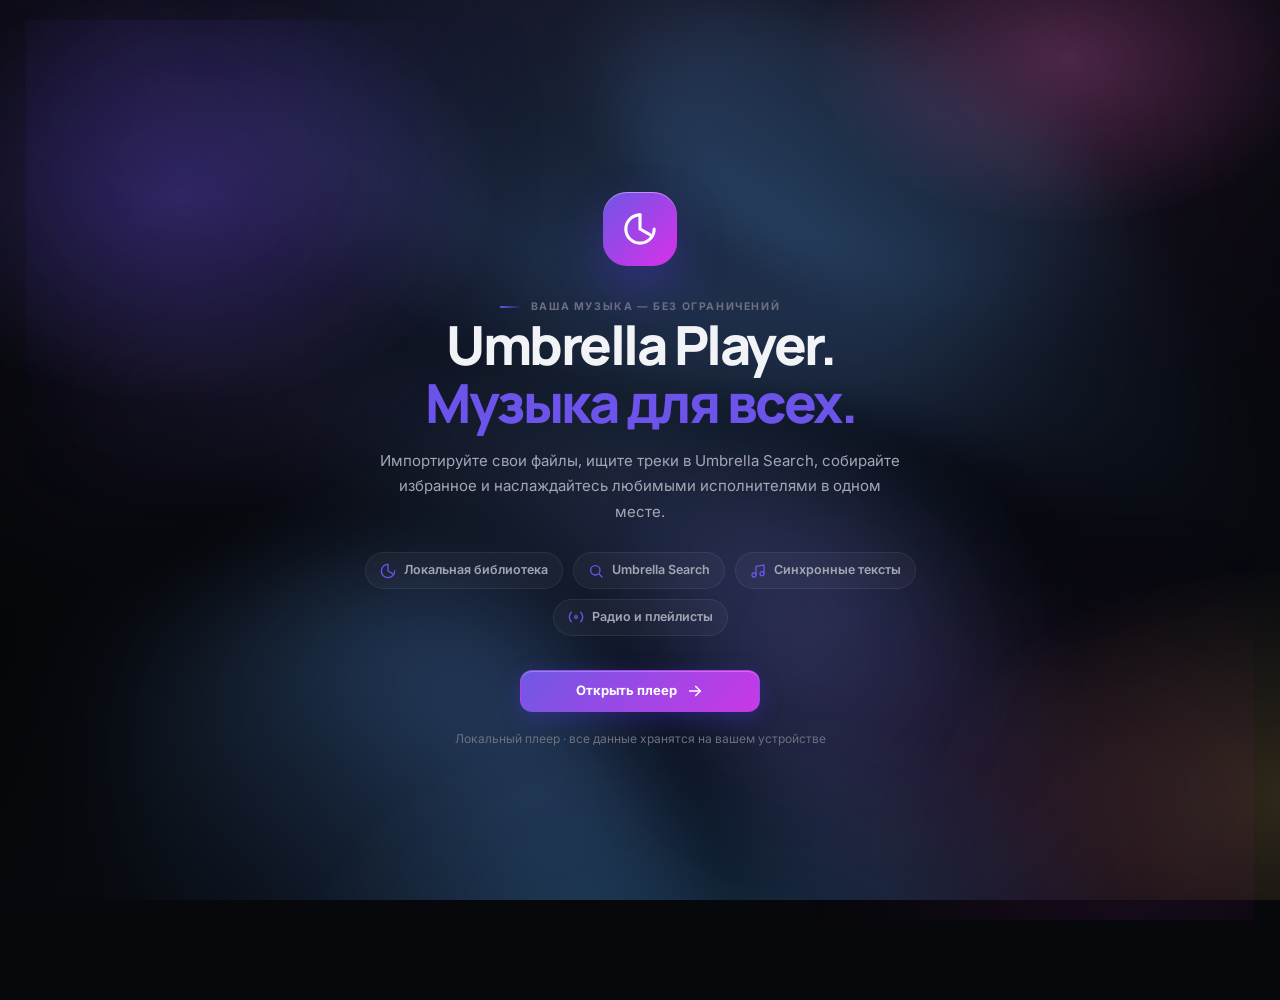
==== SOVAKOD/index.html @ 48bbb306 "fix: mobile logo fully visible, theme toggles row, guest auto-close, no bounce, jukebox text, cache " ====
﻿<!doctype html>
<html lang="ru">
<head>
  <meta charset="UTF-8" />
  <meta name="viewport" content="width=device-width, initial-scale=1.0, maximum-scale=1.0, user-scalable=no, viewport-fit=cover" />
  <meta name="theme-color" content="#08080c" />
  <title>Umbrella Player</title>
  <link rel="preconnect" href="https://fonts.googleapis.com" />
  <link rel="preconnect" href="https://fonts.gstatic.com" crossorigin />
  <link href="https://fonts.googleapis.com/css2?family=Inter:wght@400;500;600;700&family=Manrope:wght@500;600;700;800&display=swap" rel="stylesheet" />
  <link rel="stylesheet" href="styles.css?v=5" />
</head>
<body>

  <div class="ambient" id="ambient"></div>
  <div class="mobile-topbar">
    <button id="mobileMenu" aria-label="Меню"><svg viewBox="0 0 24 24" width="18" height="18" fill="none" stroke="currentColor" stroke-width="2"><path d="M4 7h16M4 12h16M4 17h16"/></svg></button>
    <b style="font:800 14px var(--font-display)">Umbrella</b>
    <button id="mobileMenuClose" aria-label="Закрыть" style="opacity:0;pointer-events:none;width:36px"></button>
  </div>

  <div class="app" id="app">
    <div class="update-banner" id="updateBanner" hidden role="status">
      <div><b id="updateTitle">Доступно обновление</b><small id="updateNotes"></small></div>
      <div class="update-actions"><button class="btn btn-primary btn-sm" id="updateApply">Обновить</button><button class="btn btn-ghost btn-sm" id="updateLater">Позже</button></div>
    </div>

    <!-- ===================== SIDEBAR ===================== -->
    <aside class="sidebar" id="sidebar">
      <div class="brand" role="button" tabindex="0" aria-label="Umbrella Player — на главную">
        <span class="brand-mark">
          <svg viewBox="0 0 24 24" width="19" height="19" fill="none" stroke="currentColor" stroke-width="2" stroke-linecap="round" stroke-linejoin="round">
            <path d="M20.4 14.2A8.5 8.5 0 0 1 9.8 3.6a8.5 8.5 0 1 0 10.6 10.6z" />
          </svg>
        </span>
        <span class="brand-text"><b>Umbrella</b><small>Player</small></span>
      </div>

      <nav class="nav" aria-label="Основная навигация">
        <button class="nav-link active" data-view="library">
          <svg viewBox="0 0 24 24" width="17" height="17" fill="none" stroke="currentColor" stroke-width="2" stroke-linecap="round" stroke-linejoin="round"><rect x="3" y="3" width="7" height="7" rx="1.5"/><rect x="14" y="3" width="7" height="7" rx="1.5"/><rect x="3" y="14" width="7" height="7" rx="1.5"/><rect x="14" y="14" width="7" height="7" rx="1.5"/></svg>
          <span>Библиотека</span>
        </button>
        <button class="nav-link" data-view="search">
          <svg viewBox="0 0 24 24" width="17" height="17" fill="none" stroke="currentColor" stroke-width="2" stroke-linecap="round" stroke-linejoin="round"><circle cx="11" cy="11" r="7"/><path d="m21 21-4.3-4.3"/></svg>
          <span>Поиск</span>
        </button>
        <button class="nav-link" data-view="favorites">
          <svg viewBox="0 0 24 24" width="17" height="17" fill="none" stroke="currentColor" stroke-width="2" stroke-linecap="round" stroke-linejoin="round"><path d="M12 20.5s-7.5-4.7-9.4-9.3C1.2 8 2.9 4.7 6 4.2c1.9-.3 3.7.6 4.6 2.1L12 8.3l1.4-2c.9-1.5 2.7-2.4 4.6-2.1 3.1.5 4.8 3.8 3.4 7-1.9 4.6-9.4 9.3-9.4 9.3z"/></svg>
          <span>Избранное</span>
        </button>
        <button class="nav-link" data-view="playlists">
          <svg viewBox="0 0 24 24" width="17" height="17" fill="none" stroke="currentColor" stroke-width="2" stroke-linecap="round" stroke-linejoin="round"><path d="M4 6h11"/><path d="M4 12h11"/><path d="M4 18h7"/><path d="M17 17.5V9l4 1.6"/><circle cx="15.6" cy="18" r="1.9"/></svg>
          <span>Плейлисты</span>
        </button>
        <button class="nav-link" data-view="radio">
          <svg viewBox="0 0 24 24" width="17" height="17" fill="none" stroke="currentColor" stroke-width="2" stroke-linecap="round" stroke-linejoin="round"><path d="M4.9 19.1C1 15.2 1 8.8 4.9 4.9"/><path d="M7.8 16.2c-2.3-2.3-2.3-6.1 0-8.5"/><path d="M16.2 7.8c2.3 2.3 2.3 6.1 0 8.5"/><path d="M19.1 4.9C23 8.8 23 15.1 19.1 19"/><circle cx="12" cy="12" r="2"/></svg>
          <span>Радио</span>
        </button>
        <button class="nav-link" data-view="settings">
          <svg viewBox="0 0 24 24" width="17" height="17" fill="none" stroke="currentColor" stroke-width="2" stroke-linecap="round" stroke-linejoin="round"><circle cx="12" cy="12" r="3"/><path d="M19.4 15a1.65 1.65 0 0 0 .33 1.82l.06.06a2 2 0 1 1-2.83 2.83l-.06-.06a1.65 1.65 0 0 0-1.82-.33 1.65 1.65 0 0 0-1 1.51V21a2 2 0 1 1-4 0v-.09A1.65 1.65 0 0 0 9 19.4a1.65 1.65 0 0 0-1.82.33l-.06.06a2 2 0 1 1-2.83-2.83l.06-.06a1.65 1.65 0 0 0 .33-1.82 1.65 1.65 0 0 0-1.51-1H3a2 2 0 1 1 0-4h.09A1.65 1.65 0 0 0 4.6 9a1.65 1.65 0 0 0-.33-1.82l-.06-.06a2 2 0 1 1 2.83-2.83l.06.06a1.65 1.65 0 0 0 1.82.33H9a1.65 1.65 0 0 0 1-1.51V3a2 2 0 1 1 4 0v.09a1.65 1.65 0 0 0 1 1.51 1.65 1.65 0 0 0 1.82-.33l.06-.06a2 2 0 1 1 2.83 2.83l-.06.06a1.65 1.65 0 0 0-.33 1.82V9a1.65 1.65 0 0 0 1.51 1H21a2 2 0 1 1 0 4h-.09a1.65 1.65 0 0 0-1.51 1z"/></svg>
          <span>Настройки</span>
        </button>

        <button class="nav-link" data-view="stats">
          <svg viewBox="0 0 24 24" width="17" height="17" fill="none" stroke="currentColor" stroke-width="2" stroke-linecap="round" stroke-linejoin="round"><path d="M3 3v18h18"/><path d="M7 15v4"/><path d="M12 9v10"/><path d="M17 5v14"/></svg>
          <span>Статистика</span>
        </button>
        <button class="nav-link" data-view="archaeo">
          <svg viewBox="0 0 24 24" width="17" height="17" fill="none" stroke="currentColor" stroke-width="2" stroke-linecap="round" stroke-linejoin="round"><path d="m12 2-2.5 2.5L12 7l2.5-2.5z"/><path d="m5 9 3 3-3 3"/><path d="m19 9-3 3 3 3"/><path d="m8 5 8 16-4.5 1.5z"/></svg>
          <span>Археология</span>
        </button>
      </nav>

      <div class="sidebar-foot">
        <button class="profile-pill" id="profileButton" hidden>
          <img id="miniAvatar" alt="" />
          <span id="miniName"></span>
          <svg class="pill-caret" viewBox="0 0 24 24" width="14" height="14" fill="none" stroke="currentColor" stroke-width="2.2" stroke-linecap="round" stroke-linejoin="round"><polyline points="6 9 12 15 18 9"/></svg>
        </button>
        <div class="sidebar-utils">
          <button class="util-btn" id="utilLight" type="button" aria-label="Светлее" title="Ярче интерфейс">
            <svg viewBox="0 0 24 24" width="14" height="14" fill="none" stroke="currentColor" stroke-width="2" stroke-linecap="round" stroke-linejoin="round"><circle cx="12" cy="12" r="4"/><path d="M12 2v2"/><path d="M12 20v2"/><path d="m4.9 4.9 1.4 1.4"/><path d="m17.7 17.7 1.4 1.4"/><path d="M2 12h2"/><path d="M20 12h2"/><path d="m4.9 19.1 1.4-1.4"/><path d="m17.7 6.3 1.4-1.4"/></svg>
          </button>
          <button class="util-btn active" id="utilDark" type="button" aria-label="Темнее" title="Тише интерфейс">
            <svg viewBox="0 0 24 24" width="14" height="14" fill="none" stroke="currentColor" stroke-width="2" stroke-linecap="round" stroke-linejoin="round"><path d="M20.4 14.2A8.5 8.5 0 0 1 9.8 3.6a8.5 8.5 0 1 0 10.6 10.6z"/></svg>
          </button>
          <button class="util-btn" id="utilExit" type="button" aria-label="Остановить сервер" title="Остановить сервер">
            <svg viewBox="0 0 24 24" width="14" height="14" fill="none" stroke="currentColor" stroke-width="2" stroke-linecap="round" stroke-linejoin="round"><path d="M9 21H5a2 2 0 0 1-2-2V5a2 2 0 0 1 2-2h4"/><polyline points="16 17 21 12 16 7"/><line x1="21" y1="12" x2="9" y2="12"/></svg>
          </button>
        </div>
        <div class="version-chip">v<span id="appVersion">1.0.5</span></div>
      </div>
    </aside>

    <!-- ===================== CONTENT ===================== -->
    <main class="content" id="content">

      <!-- ── Launch / splash ── -->
      <section class="launch-view" id="loginView">
        <div class="launch-orbs" aria-hidden="true">
          <span></span><span></span><span></span>
        </div>
        <div class="launch-inner">
          <div class="launch-logo">
            <svg viewBox="0 0 24 24" width="34" height="34" fill="none" stroke="currentColor" stroke-width="2.2" stroke-linecap="round" stroke-linejoin="round">
              <path d="M12 2a10 10 0 1 0 10 10" />
              <path d="M12 2v10l7 4" />
            </svg>
          </div>
          <div class="eyebrow"><span></span> Ваша музыка — без ограничений</div>
          <h1>Umbrella Player.<br /><em>Музыка для всех.</em></h1>
          <p class="lead">Импортируйте свои файлы, ищите треки в Umbrella Search, собирайте избранное и наслаждайтесь любимыми исполнителями в одном месте.</p>
          <div class="launch-features">
            <span><svg viewBox="0 0 24 24" width="16" height="16" fill="none" stroke="currentColor" stroke-width="2" stroke-linecap="round" stroke-linejoin="round"><path d="M12 2v10l7 4"/><path d="M12 2a10 10 0 1 0 10 10"/></svg>Локальная библиотека</span>
            <span><svg viewBox="0 0 24 24" width="16" height="16" fill="none" stroke="currentColor" stroke-width="2" stroke-linecap="round" stroke-linejoin="round"><circle cx="11" cy="11" r="7"/><path d="m21 21-4.3-4.3"/></svg>Umbrella Search</span>
            <span><svg viewBox="0 0 24 24" width="16" height="16" fill="none" stroke="currentColor" stroke-width="2" stroke-linecap="round" stroke-linejoin="round"><path d="M9 18V5l12-2v13"/><circle cx="6" cy="18" r="3"/><circle cx="18" cy="16" r="3"/></svg>Синхронные тексты</span>
            <span><svg viewBox="0 0 24 24" width="16" height="16" fill="none" stroke="currentColor" stroke-width="2" stroke-linecap="round" stroke-linejoin="round"><path d="M4.9 19.1C1 15.2 1 8.8 4.9 4.9"/><path d="M19.1 4.9C23 8.8 23 15.1 19.1 19"/><circle cx="12" cy="12" r="2"/></svg>Радио и плейлисты</span>
          </div>
          <button class="btn btn-primary launch-btn" type="button" id="launchLocal">
            <span>Открыть плеер</span>
            <svg viewBox="0 0 24 24" width="18" height="18" fill="none" stroke="currentColor" stroke-width="2.2" stroke-linecap="round" stroke-linejoin="round"><path d="M5 12h14"/><path d="m13 6 6 6-6 6"/></svg>
          </button>
          <div class="launch-hint">Локальный плеер · все данные хранятся на вашем устройстве</div>
        </div>
      </section>

      <!-- ── Dashboard ── -->
      <div class="dashboard" id="dashboard" hidden>
        <header class="dash-header">
          <div class="dash-heading">
            <h1 id="viewTitle">Библиотека</h1>
            <p id="viewSubtitle">Ваша музыка. Ваше пространство.</p>
          </div>
          <div class="dash-actions">
            <button class="btn btn-primary" id="dashAddTrack">
              <svg viewBox="0 0 24 24" width="16" height="16" fill="none" stroke="currentColor" stroke-width="2.4" stroke-linecap="round" stroke-linejoin="round"><path d="M12 5v14"/><path d="M5 12h14"/></svg>
              <span>Добавить трек</span>
            </button>
            <input id="trackFileInput" type="file" accept="audio/*" tabindex="-1" hidden />
            <button class="icon-btn" id="viewToggle" type="button" aria-label="Сменить вид" title="Компактный / широкий вид">
              <svg viewBox="0 0 24 24" width="17" height="17" fill="none" stroke="currentColor" stroke-width="2" stroke-linecap="round" stroke-linejoin="round"><rect x="3" y="3" width="7" height="7" rx="1.6"/><rect x="14" y="3" width="7" height="7" rx="1.6"/><rect x="3" y="14" width="7" height="7" rx="1.6"/><rect x="14" y="14" width="7" height="7" rx="1.6"/></svg>
            </button>
          </div>
        </header>

        <section class="stats" id="stats">
          <article>
            <span class="stat-ico"><svg viewBox="0 0 24 24" width="18" height="18" fill="none" stroke="currentColor" stroke-width="2" stroke-linecap="round" stroke-linejoin="round"><path d="M9 18V5l12-2v13"/><circle cx="6" cy="18" r="3"/><circle cx="18" cy="16" r="3"/></svg></span>
            <span class="stat-body"><strong id="statTracks">0</strong><label id="statTracksLabel">Треков в коллекции</label></span>
          </article>
          <article>
            <span class="stat-ico"><svg viewBox="0 0 24 24" width="18" height="18" fill="none" stroke="currentColor" stroke-width="2" stroke-linecap="round" stroke-linejoin="round"><circle cx="12" cy="12" r="9"/><path d="M12 8.5a3.5 3.5 0 1 0 0 7 3.5 3.5 0 0 0 0-7z"/><circle cx="12" cy="12" r="1" fill="currentColor" stroke="none"/></svg></span>
            <span class="stat-body"><strong id="statArtists">0</strong><label id="statArtistsLabel">Исполнителей</label></span>
          </article>
          <article>
            <span class="stat-ico"><svg viewBox="0 0 24 24" width="18" height="18" fill="none" stroke="currentColor" stroke-width="2" stroke-linecap="round" stroke-linejoin="round"><circle cx="12" cy="12" r="9"/><path d="M12 6.5V12l3.5 2"/></svg></span>
            <span class="stat-body"><strong id="statDuration">0 мин</strong><label>Время звучания</label></span>
          </article>
          <article>
            <span class="stat-ico"><svg viewBox="0 0 24 24" width="18" height="18" fill="none" stroke="currentColor" stroke-width="2" stroke-linecap="round" stroke-linejoin="round"><path d="M12 20.5s-7.5-4.7-9.4-9.3C1.2 8 2.9 4.7 6 4.2c1.9-.3 3.7.6 4.6 2.1L12 8.3l1.4-2c.9-1.5 2.7-2.4 4.6-2.1 3.1.5 4.8 3.8 3.4 7-1.9 4.6-9.4 9.3-9.4 9.3z"/></svg></span>
            <span class="stat-body"><strong id="statFavorites">0</strong><label>В избранном</label></span>
          </article>
        </section>

        <div class="banner-row">
          <div class="banner radio-banner" id="radioBanner">
            <svg class="banner-waves" viewBox="0 0 320 120" preserveAspectRatio="none" aria-hidden="true">
              <defs>
                <linearGradient id="bwA" x1="0" y1="0" x2="1" y2="0">
                  <stop offset="0" stop-color="hsl(var(--dyn-h),80%,62%)" stop-opacity="0"/>
                  <stop offset=".45" stop-color="hsl(var(--dyn-h),80%,66%)" stop-opacity=".55"/>
                  <stop offset="1" stop-color="hsl(calc(var(--dyn-h) + 55),85%,66%)" stop-opacity=".15"/>
                </linearGradient>
              </defs>
              <path d="M0 78C46 78 52 34 96 34s52 44 96 44 52-44 96-44 46 22 92 22" fill="none" stroke="url(#bwA)" stroke-width="1.2"/>
              <path d="M0 66C46 66 52 22 96 22s52 44 96 44 52-44 96-44 46 22 92 22" fill="none" stroke="url(#bwA)" stroke-width="1"/>
              <path d="M0 90C46 90 52 46 96 46s52 44 96 44 52-44 96-44 46 22 92 22" fill="none" stroke="url(#bwA)" stroke-width="1"/>
              <path d="M0 102C46 102 52 58 96 58s52 44 96 44 52-44 96-44 46 22 92 22" fill="none" stroke="url(#bwA)" stroke-width=".8"/>
            </svg>
            <div class="banner-main">
              <div class="banner-ico" aria-hidden="true">
                <svg viewBox="0 0 24 24" width="22" height="22" fill="none" stroke="currentColor" stroke-width="2" stroke-linecap="round" stroke-linejoin="round"><path d="M4.9 19.1C1 15.2 1 8.8 4.9 4.9"/><path d="M7.8 16.2c-2.3-2.3-2.3-6.1 0-8.5"/><path d="M16.2 7.8c2.3 2.3 2.3 6.1 0 8.5"/><path d="M19.1 4.9C23 8.8 23 15.1 19.1 19"/><circle cx="12" cy="12" r="2"/></svg>
              </div>
              <div class="banner-text">
                <h3>Радио</h3>
                <p>Включите радио — мы подберём треки<br />под ваше настроение</p>
              </div>
            </div>
            <div class="radio-search" id="radioSearchWrap" hidden>
              <input id="radioArtistInput" placeholder="Например: Руки Вверх" autocomplete="off" />
              <button class="btn btn-primary btn-sm" id="radioStartBtn" type="button">Включить</button>
            </div>
            <button class="banner-play" id="radioToggleBtn" type="button" aria-label="Включить радио" title="Включить радио">
              <svg viewBox="0 0 24 24" width="15" height="15" fill="currentColor"><polygon points="8,5 19,12 8,19"/></svg>
            </button>
          </div>

          <div class="banner inf-banner" id="infBanner" role="button" tabindex="0" title="Бесконечный микс">
            <svg class="banner-waves" viewBox="0 0 320 120" preserveAspectRatio="none" aria-hidden="true">
              <defs>
                <linearGradient id="bwB" x1="0" y1="0" x2="1" y2="0">
                  <stop offset="0" stop-color="hsl(265,85%,68%)" stop-opacity="0"/>
                  <stop offset=".45" stop-color="hsl(272,85%,70%)" stop-opacity=".5"/>
                  <stop offset="1" stop-color="hsl(300,80%,68%)" stop-opacity=".16"/>
                </linearGradient>
              </defs>
              <path d="M0 78C46 78 52 34 96 34s52 44 96 44 52-44 96-44 46 22 92 22" fill="none" stroke="url(#bwB)" stroke-width="1.2"/>
              <path d="M0 66C46 66 52 22 96 22s52 44 96 44 52-44 96-44 46 22 92 22" fill="none" stroke="url(#bwB)" stroke-width="1"/>
              <path d="M0 90C46 90 52 46 96 46s52 44 96 44 52-44 96-44 46 22 92 22" fill="none" stroke="url(#bwB)" stroke-width="1"/>
              <path d="M0 102C46 102 52 58 96 58s52 44 96 44 52-44 96-44 46 22 92 22" fill="none" stroke="url(#bwB)" stroke-width=".8"/>
            </svg>
            <div class="banner-main">
              <div class="banner-ico violet" aria-hidden="true">
                <svg viewBox="0 0 24 24" width="24" height="24" fill="none" stroke="currentColor" stroke-width="2" stroke-linecap="round" stroke-linejoin="round"><path d="M18.178 8c5.096 0 5.096 8 0 8-5.095 0-7.133-8-12.739-8-4.585 0-4.585 8 0 8 5.606 0 7.644-8 12.74-8z"/></svg>
              </div>
              <div class="banner-text">
                <h3>Бесконечный микс</h3>
                <p>помните джукбокс? теперь он здесь!</p>
              </div>
            </div>
            <button class="banner-play banner-arrow" type="button" aria-label="Открыть Бесконечный Микс">
              <svg viewBox="0 0 24 24" width="15" height="15" fill="currentColor"><polygon points="8,5 19,12 8,19"/></svg>
            </button>
          </div>
        </div>

        <!-- ── Library view ── -->
        <section class="content-section" id="libraryContent">
          <div class="lib-grid">

            <!-- ── left column ── -->
            <div class="lib-col lib-main">
              <div class="section-title">
                <h2>Недавно добавленные</h2>
                <button class="text-button" id="showAll">Показать всё →</button>
              </div>
              <div class="hero-grid" id="playlistGrid"></div>

              <div class="recent-block" id="recentBlock" hidden>
                <div class="section-title"><h2>Недавно слушали</h2></div>
                <div class="recent-list" id="recentRow"></div>
              </div>

              <div class="section-title" id="myPlaylistsTitle">
                <h2>Плейлисты</h2>
                <button class="text-button" id="newPlaylistBtn">+ Создать</button>
              </div>
              <div class="playlist-grid" id="customPlaylistGrid"></div>
            </div>

            <!-- ── right column ── -->
            <div class="lib-col lib-side">
              <div class="section-title dotted">
                <h2>Популярные исполнители</h2>
                <button class="text-button" id="showAllArtists">Показать всё →</button>
              </div>
              <div class="artist-row" id="topArtistsRow"></div>

              <div class="section-title tracks-title"><h2>Треки</h2></div>
              <div class="track-tools">
                <div class="field filter-field">
                  <svg viewBox="0 0 24 24" width="15" height="15" fill="none" stroke="currentColor" stroke-width="2" stroke-linecap="round" stroke-linejoin="round"><circle cx="11" cy="11" r="7"/><path d="m21 21-4.3-4.3"/></svg>
                  <input id="filterInput" placeholder="Поиск треков…" autocomplete="off" />
                </div>
                <button class="sort-button" id="sortButton" type="button">
                  <span id="sortLabel">По дате</span>
                  <svg viewBox="0 0 24 24" width="13" height="13" fill="none" stroke="currentColor" stroke-width="2.2" stroke-linecap="round" stroke-linejoin="round"><polyline points="6 9 12 15 18 9"/></svg>
                </button>
              </div>
              <div class="track-list compact" id="trackList"></div>

              <div class="section-title yt-title" id="ytSection" hidden><h2>Umbrella музыка</h2></div>
              <div class="track-list compact" id="ytTrackList"></div>
            </div>

          </div>
        </section>

        <!-- ── Playlists view ── -->
        <section class="content-section" id="playlistsContent" hidden>
          <div class="section-title">
            <h2>Все плейлисты</h2>
            <button class="text-button" id="newPlaylistBtn2">+ Создать</button>
          </div>
          <div class="playlist-grid wide" id="allPlaylistGrid"></div>
        </section>

        <!-- ── Radio view ── -->
        <section class="content-section radio-panel" id="radioContent" hidden>
          <div class="radio-hero">
            <svg class="banner-waves" viewBox="0 0 320 120" preserveAspectRatio="none" aria-hidden="true">
              <defs>
                <linearGradient id="bwR" x1="0" y1="0" x2="1" y2="0">
                  <stop offset="0" stop-color="hsl(var(--dyn-h),80%,62%)" stop-opacity="0"/>
                  <stop offset=".5" stop-color="hsl(var(--dyn-h),80%,66%)" stop-opacity=".5"/>
                  <stop offset="1" stop-color="hsl(calc(var(--dyn-h) + 55),85%,66%)" stop-opacity="0"/>
                </linearGradient>
              </defs>
              <path d="M0 78C46 78 52 34 96 34s52 44 96 44 52-44 96-44 46 22 92 22" fill="none" stroke="url(#bwR)" stroke-width="1.2"/>
              <path d="M0 66C46 66 52 22 96 22s52 44 96 44 52-44 96-44 46 22 92 22" fill="none" stroke="url(#bwR)" stroke-width="1"/>
              <path d="M0 90C46 90 52 46 96 46s52 44 96 44 52-44 96-44 46 22 92 22" fill="none" stroke="url(#bwR)" stroke-width="1"/>
            </svg>
            <div class="radio-hero-ico" aria-hidden="true">
              <svg viewBox="0 0 24 24" width="28" height="28" fill="none" stroke="currentColor" stroke-width="1.9" stroke-linecap="round" stroke-linejoin="round"><path d="M4.9 19.1C1 15.2 1 8.8 4.9 4.9"/><path d="M7.8 16.2c-2.3-2.3-2.3-6.1 0-8.5"/><path d="M16.2 7.8c2.3 2.3 2.3 6.1 0 8.5"/><path d="M19.1 4.9C23 8.8 23 15.1 19.1 19"/><circle cx="12" cy="12" r="2"/></svg>
            </div>
            <h2>Радио по исполнителю</h2>
            <p>Введите имя — Umbrella соберёт бесконечный поток похожих треков.</p>
            <div class="radio-hero-form">
              <input id="radioViewInput" placeholder="Например: PHARAOH" autocomplete="off" />
              <button class="btn btn-primary" id="radioViewStart" type="button">Включить радио</button>
            </div>
            <div class="radio-suggest" id="radioSuggest"></div>
          </div>
        </section>

        <!-- ── Favorites view ── -->
        <section class="content-section" id="favoritesContent" hidden>
          <div class="section-title">
            <h2>Избранное</h2>
            <span class="section-count" id="favCount"></span>
          </div>
          <div class="track-list" id="favoritesList"></div>
        </section>

        <!-- ── Search view ── -->
        <section class="content-section search-panel" id="searchContent" hidden>
          <div class="search-tabs" role="tablist">
            <button class="search-tab active" data-source="soundcloud" role="tab" title="Стриминг через Umbrella — на базе SoundCloud">
              <svg viewBox="0 0 24 24" width="16" height="16" fill="none" stroke="currentColor" stroke-width="1.8" stroke-linecap="round" stroke-linejoin="round"><path d="M4 15v2"/><path d="M7 13v4"/><path d="M10 11v6"/><path d="M13 9v8"/><path d="M16 10v7"/><path d="M18 12c1.5 0 2.8 1.3 2.8 2.9 0 1.6-1.3 2.9-2.8 2.9H6"/></svg>
              Umbrella Search
            </button>
            <button class="search-tab" data-source="albums" role="tab">
              <svg viewBox="0 0 24 24" width="16" height="16" fill="none" stroke="currentColor" stroke-width="2" stroke-linecap="round" stroke-linejoin="round"><path d="M21 15V6"/><path d="M18.5 18a2.5 2.5 0 1 0 0-5 2.5 2.5 0 0 0 0 5z"/><path d="M12 12H3"/><path d="M16 6H3"/><path d="M12 18H3"/></svg>
              Альбомы
            </button>
          </div>
          <div class="search-box">
            <svg viewBox="0 0 24 24" width="19" height="19" fill="none" stroke="currentColor" stroke-width="2" stroke-linecap="round" stroke-linejoin="round"><circle cx="11" cy="11" r="7"/><path d="m21 21-4.3-4.3"/></svg>
            <input id="searchInput" placeholder="Трек, исполнитель или альбом" autocomplete="off" />
            <button class="btn btn-primary" id="searchButton">
              <span>Найти</span>
            </button>
          </div>
          <div class="source-toolbar" id="scToolbar" hidden>
            <div class="source-url-row">
              <input id="scUrlInput" placeholder="Ссылка soundcloud.com/…" autocomplete="off" />
              <button class="btn btn-ghost btn-sm" id="scUrlGo">Открыть</button>
            </div>
            <div class="source-toolbar-right">
              <button class="btn btn-ghost btn-sm" id="scLibraryBtn">Скачано</button>
            </div>
          </div>
          <div class="source-library" id="scLibrary" hidden></div>
          <div class="empty-search" id="searchEmpty">
            <div class="empty-illu" aria-hidden="true">
              <svg viewBox="0 0 24 24" width="52" height="52" fill="none" stroke="currentColor" stroke-width="1.4" stroke-linecap="round" stroke-linejoin="round"><circle cx="11" cy="11" r="7"/><path d="m21 21-4.3-4.3"/><path d="M8 11h6"/><path d="M11 8v6"/></svg>
            </div>
            <h2>Найдите музыку</h2>
            <p>Введите название трека или исполнителя. Результаты можно добавить в библиотеку одним нажатием.</p>
          </div>
          <div class="search-history" id="searchHistory" hidden>
            <div class="section-title"><h2>Недавние запросы</h2><button class="text-button" id="clearHistory">Очистить</button></div>
            <div class="chip-row" id="searchHistoryRow"></div>
          </div>
          <div class="track-list" id="searchResults"></div>
          <div class="playlist-banner" id="playlistBanner" hidden>
            <div class="playlist-banner-info">
              <span class="playlist-banner-icon">
                <svg viewBox="0 0 24 24" width="18" height="18" fill="none" stroke="currentColor" stroke-width="2" stroke-linecap="round" stroke-linejoin="round"><path d="M8 6h13"/><path d="M8 12h13"/><path d="M8 18h13"/><path d="M3 6h.01"/><path d="M3 12h.01"/><path d="M3 18h.01"/></svg>
              </span>
              <div><b id="playlistBannerTitle">Плейлист</b><small id="playlistBannerCount"></small></div>
            </div>
            <button class="btn btn-primary btn-sm" id="playlistAddAll">Добавить все в очередь</button>
          </div>
          <div class="album-grid" id="albumResults" hidden></div>
        </section>

        <!-- ── Settings view ── -->
        <section class="content-section settings-panel" id="settingsContent" hidden>
          <div class="settings-card">
            <div class="user-row">
              <img id="settingsAvatar" alt="Аватар" />
              <div class="user-info">
                <h2 id="settingsName"></h2>
                <p id="settingsId"></p>
              </div>
              <span class="status-dot"><i></i> Локальный режим</span>
            </div>

            <div class="settings-group">
              <h3>Воспроизведение</h3>
              <div class="setting-row">
                <div><b>Визуализация</b><p>Анимированные цветные пятна в полноэкранном плеере</p></div>
                <button class="toggle on" id="setVisualizer" aria-label="Визуализация" role="switch" aria-checked="true"></button>
              </div>
              <div class="setting-row">
                <div><b>Свечение из колонок</b><p>LED-полоска под плейером, реагирующая на бас</p></div>
                <button class="toggle on" id="setLed" aria-label="Свечение из колонок" role="switch" aria-checked="true"></button>
              </div>
              <div class="setting-row">
                <div><b>Атмосферный фон</b><p>Живой переливающийся фон приложения</p></div>
                <button class="toggle on" id="setAmbient" aria-label="Атмосферный фон" role="switch" aria-checked="true"></button>
              </div>
              <div class="setting-row">
                <div><b>Сохранение громкости</b><p>Запоминать уровень громкости между запусками</p></div>
                <button class="toggle on" id="setKeepVolume" aria-label="Сохранение громкости" role="switch" aria-checked="true"></button>
              </div>
            </div>

            <div class="settings-group">
              <h3>Библиотека</h3>
              <div class="setting-row">
                <div><b>Автодобавление треков</b><p>Добавлять найденные треки в библиотеку при воспроизведении</p></div>
                <button class="toggle" id="setAutoAdd" aria-label="Автодобавление" role="switch" aria-checked="false"></button>
              </div>
              <div class="setting-row">
                <div><b>Офлайн-загрузки</b><p>Хранить скачанные треки в кэше приложения</p></div>
                <button class="toggle on" id="setOffline" aria-label="Офлайн" role="switch" aria-checked="true"></button>
              </div>
            </div>

            <div class="settings-group">
              <h3>Тема и акцент</h3>
              <div class="setting-row">
                <div><b>Акцент из обложки</b><p>Подстраивать цвет интерфейса под обложку текущего трека</p></div>
                <button class="toggle on" id="setThemeAuto" aria-label="Акцент из обложки" role="switch" aria-checked="true"></button>
              </div>
              <div class="swatches" id="themeSwatches" role="radiogroup" aria-label="Акцентный цвет">
                <button class="swatch active" data-hue="262" style="--sw:#8b5cf6" aria-label="Фиолетовый" title="Фиолетовый" role="radio" aria-checked="true"></button>
                <button class="swatch" data-hue="222" style="--sw:#4f8cff" aria-label="Синий" title="Синий" role="radio" aria-checked="false"></button>
                <button class="swatch" data-hue="192" style="--sw:#22d3ee" aria-label="Циан" title="Циан" role="radio" aria-checked="false"></button>
                <button class="swatch" data-hue="155" style="--sw:#34d399" aria-label="Изумруд" title="Изумруд" role="radio" aria-checked="false"></button>
                <button class="swatch" data-hue="342" style="--sw:#f472b6" aria-label="Розовый" title="Розовый" role="radio" aria-checked="false"></button>
                <button class="swatch" data-hue="38" style="--sw:#fbbf24" aria-label="Янтарный" title="Янтарный" role="radio" aria-checked="false"></button>
              </div>
              <p class="settings-hint">Выбранный цвет перекрывает авто-акцент, пока не включён «Акцент из обложки»</p>
            </div>

            <div class="settings-actions">
              <button class="btn btn-danger" id="btnClearCache">
                <svg viewBox="0 0 24 24" width="16" height="16" fill="none" stroke="currentColor" stroke-width="2" stroke-linecap="round" stroke-linejoin="round"><path d="M3 6h18"/><path d="M19 6v14a2 2 0 0 1-2 2H7a2 2 0 0 1-2-2V6"/><path d="M8 6V4a2 2 0 0 1 2-2h4a2 2 0 0 1 2 2v2"/></svg>
                Очистить кэш и библиотеку
              </button>
              <button class="btn btn-danger" id="btnShutdown">
                <svg viewBox="0 0 24 24" width="16" height="16" fill="none" stroke="currentColor" stroke-width="2" stroke-linecap="round" stroke-linejoin="round"><path d="M18.36 6.64A9 9 0 1 1 5.64 6.64"/><path d="M12 2v10"/></svg>
                Остановить сервер
              </button>
            </div>
          </div>
        </section>

        <section class="content-section stats-panel" id="statsContent" hidden>
          <div class="stat-toolbar">
            <div class="stat-chips" id="statPeriodChips">
              <button class="chip active" data-period="all">Всё время</button>
              <button class="chip" data-period="365">Год</button>
              <button class="chip" data-period="30">30 дней</button>
              <button class="chip" data-period="7">7 дней</button>
            </div>
            <button class="btn btn-ghost btn-sm" id="statClearBtn">
              <svg viewBox="0 0 24 24" width="14" height="14" fill="none" stroke="currentColor" stroke-width="2" stroke-linecap="round" stroke-linejoin="round"><path d="M3 6h18"/><path d="M19 6v14a2 2 0 0 1-2 2H7a2 2 0 0 1-2-2V6"/><path d="M8 6V4a2 2 0 0 1 2-2h4a2 2 0 0 1 2 2v2"/></svg>
              <span>Очистить статистику</span>
            </button>
          </div>

          <div class="stats-empty" id="statsEmpty" hidden>
            <svg viewBox="0 0 24 24" width="40" height="40" fill="none" stroke="currentColor" stroke-width="1.5" stroke-linecap="round" stroke-linejoin="round"><path d="M9 18V5l12-2v13"/><circle cx="6" cy="18" r="3"/><circle cx="18" cy="16" r="3"/></svg>
            <h3>Пока нет данных</h3>
            <p>Включите музыку — сюда будут собираться прослушивания, топы и тепловая карта.</p>
          </div>

          <div id="statsDashboard" hidden>
            <section class="stats" id="listenStats">
              <article>
                <span class="stat-ico"><svg viewBox="0 0 24 24" width="18" height="18" fill="none" stroke="currentColor" stroke-width="2" stroke-linecap="round" stroke-linejoin="round"><path d="M3 3v18h18"/><path d="M7 15v4"/><path d="M12 9v10"/><path d="M17 5v14"/></svg></span>
                <span class="stat-body"><strong id="lstatPlays">0</strong><label>Прослушиваний</label></span>
              </article>
              <article>
                <span class="stat-ico"><svg viewBox="0 0 24 24" width="18" height="18" fill="none" stroke="currentColor" stroke-width="2" stroke-linecap="round" stroke-linejoin="round"><circle cx="12" cy="12" r="10"/><path d="M12 6v6l4 2"/></svg></span>
                <span class="stat-body"><strong id="lstatTime">0 мин</strong><label>Время звучания</label></span>
              </article>
              <article>
                <span class="stat-ico"><svg viewBox="0 0 24 24" width="18" height="18" fill="none" stroke="currentColor" stroke-width="2" stroke-linecap="round" stroke-linejoin="round"><circle cx="9" cy="7" r="4"/><path d="M2 21v-2a4 4 0 0 1 4-4h6a4 4 0 0 1 4 4v2"/><path d="M16 3.1a4 4 0 0 1 0 7.8"/></svg></span>
                <span class="stat-body"><strong id="lstatArtists">0</strong><label>Исполнителей</label></span>
              </article>
              <article>
                <span class="stat-ico"><svg viewBox="0 0 24 24" width="18" height="18" fill="none" stroke="currentColor" stroke-width="2" stroke-linecap="round" stroke-linejoin="round"><path d="M9 18V5l12-2v13"/><circle cx="6" cy="18" r="3"/><circle cx="18" cy="16" r="3"/></svg></span>
                <span class="stat-body"><strong id="lstatTracks">0</strong><label>Треков</label></span>
              </article>
            </section>

            <div class="stat-grid">
              <div class="stat-card">
                <h3>Топ исполнителей</h3>
                <div class="stat-bars" id="topArtists"></div>
              </div>
              <div class="stat-card">
                <h3>Топ треков</h3>
                <div class="stat-bars" id="topTracks"></div>
              </div>
            </div>

            <div class="stat-card heat-card">
              <div class="heat-head">
                <h3>Активность</h3>
                <div class="heatmap-legend">
                  <span>Меньше</span>
                  <i class="hm-cell lv0"></i><i class="hm-cell lv1"></i><i class="hm-cell lv2"></i><i class="hm-cell lv3"></i><i class="hm-cell lv4"></i>
                  <span>Больше</span>
                </div>
              </div>
              <div class="heat-body">
                <div class="heat-labels"><span>Пн</span><span></span><span>Ср</span><span></span><span>Пт</span><span></span><span></span></div>
                <div class="heatmap" id="listenHeatmap"></div>
              </div>
            </div>

            <div class="stat-grid">
              <div class="stat-card">
                <h3>По часам</h3>
                <div class="hour-grid" id="hourGrid"></div>
              </div>
              <div class="stat-card">
                <h3>По дням недели</h3>
                <div class="day-grid" id="dayGrid"></div>
              </div>
            </div>
          </div>
        </section>

        <section class="content-section archaeo-panel" id="archaeoContent" hidden>
          <div class="archaeo-toolbar">
            <div class="archaeo-status" id="archaeoStatus"></div>
            <div class="archaeo-scope" id="archaeoScope">
              <button class="chip" data-scope="12">Быстро</button>
              <button class="chip active" data-scope="30">Глубоко</button>
            </div>
            <button class="btn btn-ghost btn-sm" id="archaeoDigBtn">
              <svg viewBox="0 0 24 24" width="14" height="14" fill="none" stroke="currentColor" stroke-width="2" stroke-linecap="round" stroke-linejoin="round"><path d="m3 21 18-18"/><path d="M15 3h6v6"/></svg>
              <span id="archaeoDigLabel">Копать</span>
            </button>
          </div>
          <div class="archaeo-progress" id="archaeoProgress" hidden>
            <div class="archaeo-stage"><b id="archaeoStageName">Подготовка…</b><span id="archaeoStagePct">0%</span></div>
            <div class="archaeo-bar"><i id="archaeoBarFill"></i></div>
            <button class="btn btn-ghost btn-sm" id="archaeoCancelBtn">Отмена</button>
          </div>

          <div class="archaeo-tabs" id="archaeoTabs">
            <button class="archaeo-tab active" data-tab="map">Карта</button>
            <button class="archaeo-tab" data-tab="bridges">Мосты</button>
            <button class="archaeo-tab" data-tab="trees">Семейные деревья</button>
            <button class="archaeo-tab" data-tab="diary">Дневник раскопок</button>
          </div>

          <div class="archaeo-empty" id="archaeoEmpty" hidden>
            <svg viewBox="0 0 24 24" width="40" height="40" fill="none" stroke="currentColor" stroke-width="1.5" stroke-linecap="round" stroke-linejoin="round"><path d="m12 2-2.5 2.5L12 7l2.5-2.5z"/><path d="m5 9 3 3-3 3"/><path d="m19 9-3 3 3 3"/><path d="m8 5 8 16-4.5 1.5z"/></svg>
            <h3>Здесь ещё ничего не раскопано</h3>
            <p id="archaeoEmptyText">Нажмите «Копать», чтобы изучить связи между артистами и найти скрытые находки.</p>
          </div>

          <div id="archaeoBody" hidden>
            <div class="archaeo-map-wrap" id="archaeoMapWrap">
              <div class="archaeo-map" id="archaeoScene"></div>
              <div class="archaeo-detail" id="archaeoDetail" hidden></div>
            </div>
            <div id="archaeoList" hidden></div>
          </div>
        </section>

      </div>
    </main>
  </div>

  <!-- ===================== FULLSCREEN OVERLAYS =====================
       Держим ВНЕ .app: у .dashboard и .content-section есть анимации с
       transform, а любой transform у предка делает элемент точкой отсчёта для
       position:fixed — из-за этого оверлей альбома схлопывался в узкую полосу. -->
  <div class="album-detail" id="albumDetail" hidden></div>
  <div class="album-detail artist-detail" id="artistDetail" hidden></div>
  <div class="album-detail artist-detail" id="playlistDetail" hidden></div>

  <div class="playback-loading" id="playbackLoading" hidden aria-live="polite">
    <div class="playback-loading-particles" id="playbackLoadingParticles" aria-hidden="true"></div>
    <div class="playback-loading-core" aria-hidden="true"><i></i><i></i><i></i></div>
    <div class="playback-loading-copy"><b>Подключаем звук</b><small id="playbackLoadingTitle"></small></div>
  </div>

  <!-- ===================== PLAYER BAR ===================== -->
  <div class="player-bar" id="playerBar" hidden>
    <canvas class="pb-led" id="pbLed" aria-hidden="true"></canvas>

    <div class="pb-left">
      <button class="pb-cover" id="playerCover" aria-label="Развернуть плеер"></button>
      <div class="pb-meta">
        <b id="playerTitle"></b>
        <small id="playerArtist"></small>
      </div>
      <button class="pb-fav" id="pbFav" aria-label="В избранное" title="В избранное">
        <svg viewBox="0 0 24 24" width="17" height="17" fill="none" stroke="currentColor" stroke-width="2" stroke-linecap="round" stroke-linejoin="round"><path d="M12 20.5s-7.5-4.7-9.4-9.3C1.2 8 2.9 4.7 6 4.2c1.9-.3 3.7.6 4.6 2.1L12 8.3l1.4-2c.9-1.5 2.7-2.4 4.6-2.1 3.1.5 4.8 3.8 3.4 7-1.9 4.6-9.4 9.3-9.4 9.3z"/></svg>
      </button>
    </div>

    <div class="pb-center">
      <div class="pb-controls">
        <button class="pb-btn pb-side" id="pbShuffle" aria-label="Перемешать" title="Перемешать">
          <svg viewBox="0 0 24 24" width="17" height="17" fill="none" stroke="currentColor" stroke-width="2" stroke-linecap="round" stroke-linejoin="round"><polyline points="16 3 21 3 21 8"/><line x1="4" y1="20" x2="21" y2="3"/><polyline points="21 16 21 21 16 21"/><line x1="15" y1="15" x2="21" y2="21"/><line x1="4" y1="4" x2="9" y2="9"/></svg>
        </button>
        <button class="pb-btn" id="pbPrev" aria-label="Предыдущий" title="Предыдущий">
          <svg viewBox="0 0 24 24" width="19" height="19" fill="currentColor"><path d="M6 4h2v16H6zM18.5 5.5 10 12l8.5 6.5z"/></svg>
        </button>
        <button class="pb-btn pb-play" id="pbPlay" aria-label="Воспроизвести" title="Воспроизвести / пауза">
          <svg viewBox="0 0 24 24" width="20" height="20" fill="currentColor" id="pbPlayIcon"><polygon points="8,5 20,12 8,19"/></svg>
        </button>
        <button class="pb-btn" id="pbNext" aria-label="Следующий" title="Следующий">
          <svg viewBox="0 0 24 24" width="19" height="19" fill="currentColor"><path d="M16 4h2v16h-2zM5.5 5.5 14 12l-8.5 6.5z"/></svg>
        </button>
        <button class="pb-btn pb-side" id="pbRepeat" aria-label="Повтор" title="Повтор">
          <svg viewBox="0 0 24 24" width="17" height="17" fill="none" stroke="currentColor" stroke-width="2" stroke-linecap="round" stroke-linejoin="round"><polyline points="17 1 21 5 17 9"/><path d="M3 11V9a4 4 0 0 1 4-4h14"/><polyline points="7 23 3 19 7 15"/><path d="M21 13v2a4 4 0 0 1-4 4H3"/></svg>
        </button>
      </div>
      <div class="pb-seek">
        <span class="pb-time" id="pbCurrent">0:00</span>
        <div class="pb-progress" id="pbProgress" role="slider" tabindex="0" aria-label="Перемотка" aria-valuemin="0" aria-valuemax="100" aria-valuenow="0">
          <i id="pbProgressFill"></i>
          <span class="pb-knob" id="pbKnob"></span>
        </div>
        <span class="pb-time" id="pbDuration">0:00</span>
      </div>
    </div>

    <div class="pb-right">
      <button class="vol-icon" id="pbVolIcon" aria-label="Громкость" title="Громкость">
        <svg viewBox="0 0 24 24" width="18" height="18" fill="none" stroke="currentColor" stroke-width="2" stroke-linecap="round" stroke-linejoin="round">
          <polygon points="11 5 6 9 2 9 2 15 6 15 11 19" fill="currentColor" opacity=".25" />
          <path class="vol-wave-1" d="M15.54 8.46a5 5 0 0 1 0 7.07" />
          <path class="vol-wave-2" d="M19.07 4.93a10 10 0 0 1 0 14.14" />
        </svg>
      </button>
      <div class="vol-track pb-vol" id="pbVolTrack">
        <div class="vol-fill"></div>
        <div class="vol-thumb"></div>
      </div>
      <button class="pb-eq" id="pbQueue" aria-label="Очередь и текст" title="Очередь и текст песни">
        <svg viewBox="0 0 24 24" width="17" height="17" fill="none" stroke="currentColor" stroke-width="2" stroke-linecap="round" stroke-linejoin="round"><line x1="4" y1="7" x2="20" y2="7"/><line x1="4" y1="12" x2="20" y2="12"/><line x1="4" y1="17" x2="20" y2="17"/><circle cx="9" cy="7" r="2" fill="var(--bg-0)"/><circle cx="15" cy="12" r="2" fill="var(--bg-0)"/><circle cx="8" cy="17" r="2" fill="var(--bg-0)"/></svg>
      </button>
      <button class="pb-lyrics" id="pbLyrics" aria-label="Текст песни" title="Текст песни">
        <span class="lyrics-glyph" aria-hidden="true">Т</span>
      </button>
    </div>
  </div>

  <!-- ===================== NOW PLAYING ===================== -->
  <section class="now-playing" id="nowPlaying" hidden aria-label="Полноэкранный плеер">
    <div class="np-bg" id="npBg">
      <div class="np-halo" id="npHalo"></div>
      <div class="np-glass-arcs" aria-hidden="true"><i></i><i></i><i></i></div>
      <div class="np-particles" id="npParticles" aria-hidden="true"></div>
      <div class="np-bg-grid" aria-hidden="true"></div>
    </div>

    <button class="np-close" id="npClose" aria-label="Свернуть">
      <svg viewBox="0 0 24 24" width="20" height="20" fill="none" stroke="currentColor" stroke-width="2.4" stroke-linecap="round"><polyline points="6 9 12 15 18 9"/></svg>
    </button>

    <div class="np-stage">
      <div class="np-art-wrap" id="npArtWrap">
        <video class="np-video" id="npVideo" src="sewerslvt.mp4" muted loop playsinline preload="none"></video>
        <div class="np-art" id="npArt"></div>
        <div class="np-art-custom" id="npArtCustom" hidden></div>
        <div class="np-art-shine" aria-hidden="true"></div>
      </div>

      <div class="np-info">
        <div class="np-head">
          <b id="npTitle">—</b>
          <span id="npArtist">—</span>
          <small id="npAlbum">—</small>
        </div>

        <div class="np-progress">
          <canvas id="npWave" class="np-wave" height="80"></canvas>
          <input id="npSeek" class="sc-range" type="range" min="0" max="1000" value="0" hidden />
          <div class="np-times"><span id="npCurrent">0:00</span><span id="npDuration">0:00</span></div>
        </div>

        <div class="np-controls">
          <button class="np-btn side" id="npShuffle" aria-label="Перемешать" title="Перемешать">
            <svg viewBox="0 0 24 24" width="21" height="21" fill="none" stroke="currentColor" stroke-width="2" stroke-linecap="round" stroke-linejoin="round"><polyline points="16 3 21 3 21 8"/><line x1="4" y1="20" x2="21" y2="3"/><polyline points="21 16 21 21 16 21"/><line x1="15" y1="15" x2="21" y2="21"/><line x1="4" y1="4" x2="9" y2="9"/></svg>
          </button>
          <button class="np-btn side" id="npPrev" aria-label="Назад" title="Предыдущий">
            <svg viewBox="0 0 24 24" width="22" height="22" fill="currentColor"><path d="M6 4h2v16H6zM18.5 5.5 10 12l8.5 6.5z"/></svg>
          </button>
          <button class="np-btn np-play" id="npPlay" aria-label="Воспроизвести" title="Воспроизвести/пауза">
            <svg viewBox="0 0 24 24" width="30" height="30" fill="currentColor" id="npPlayIcon"><polygon points="8,5 20,12 8,19"/></svg>
          </button>
          <button class="np-btn side" id="npNext" aria-label="Вперёд" title="Следующий">
            <svg viewBox="0 0 24 24" width="22" height="22" fill="currentColor"><path d="M16 4h2v16h-2zM5.5 5.5 14 12l-8.5 6.5z"/></svg>
          </button>
          <button class="np-btn side" id="npRepeat" aria-label="Повтор" title="Повтор">
            <svg viewBox="0 0 24 24" width="20" height="20" fill="none" stroke="currentColor" stroke-width="2" stroke-linecap="round" stroke-linejoin="round"><polyline points="17 1 21 5 17 9"/><path d="M3 11V9a4 4 0 0 1 4-4h14"/><polyline points="7 23 3 19 7 15"/><path d="M21 13v2a4 4 0 0 1-4 4H3"/></svg>
          </button>
        </div>

        <div class="np-extra">
          <button class="np-btn small" id="npLyrics" aria-label="Текст песни" title="Текст песни">
            <span class="lyrics-glyph" aria-hidden="true">Т</span>
          </button>
          <button class="np-btn small" id="npAddLibrary" aria-label="Добавить в библиотеку" title="Добавить в библиотеку">
            <svg viewBox="0 0 24 24" width="18" height="18" fill="none" stroke="currentColor" stroke-width="2" stroke-linecap="round" stroke-linejoin="round"><path d="M21 15v4a2 2 0 0 1-2 2H5a2 2 0 0 1-2-2v-4"/><polyline points="7 10 12 15 17 10"/><line x1="12" y1="15" x2="12" y2="3"/></svg>
          </button>
          <button class="np-btn small" id="npFull" aria-label="На весь экран" title="На весь экран">
            <svg viewBox="0 0 24 24" width="18" height="18" fill="none" stroke="currentColor" stroke-width="2" stroke-linecap="round" stroke-linejoin="round"><polyline points="15 3 21 3 21 9"/><polyline points="9 21 3 21 3 15"/><line x1="21" y1="3" x2="14" y2="10"/><line x1="3" y1="21" x2="10" y2="14"/></svg>
          </button>
          <button class="np-btn small speed" id="npSpeed" aria-label="Скорость" title="Скорость">1x</button>
          <button class="np-btn small" id="npRadio" aria-label="Радио" title="Радио">
            <svg viewBox="0 0 24 24" width="18" height="18" fill="none" stroke="currentColor" stroke-width="2" stroke-linecap="round" stroke-linejoin="round"><path d="M4.9 19.1C1 15.2 1 8.8 4.9 4.9"/><path d="M7.8 16.2c-2.3-2.3-2.3-6.1 0-8.5"/><path d="M16.2 7.8c2.3 2.3 2.3 6.1 0 8.5"/><path d="M19.1 4.9C23 8.8 23 15.1 19.1 19"/><circle cx="12" cy="12" r="2"/></svg>
          </button>
          <button class="np-btn small" id="npQueueToggle" aria-label="Очередь" title="Очередь">
            <svg viewBox="0 0 24 24" width="18" height="18" fill="none" stroke="currentColor" stroke-width="2" stroke-linecap="round" stroke-linejoin="round"><path d="M8 6h13"/><path d="M8 12h13"/><path d="M8 18h13"/><path d="M3 6h.01"/><path d="M3 12h.01"/><path d="M3 18h.01"/></svg>
          </button>
          <button class="np-btn small" id="npCoverBtn" aria-label="Обложка" title="Сменить обложку">
            <svg viewBox="0 0 24 24" width="18" height="18" fill="none" stroke="currentColor" stroke-width="2" stroke-linecap="round" stroke-linejoin="round"><rect x="3" y="3" width="18" height="18" rx="3"/><circle cx="8.5" cy="8.5" r="1.5"/><path d="m21 15-5-5L5 21"/></svg>
          </button>
          <input id="npCoverFile" type="file" accept="image/jpeg,image/png,image/gif,video/mp4,video/webm" hidden />

          <div class="np-speed-popup np-cover-popup" id="npCoverPopup" hidden>
            <button id="npCoverReplace">Заменить…</button>
            <button id="npCoverRemove" class="danger">Убрать обложку</button>
          </div>

          <div class="np-speed-popup" id="npSpeedPopup" hidden>
            <button data-rate="0.5">0.5x</button>
            <button data-rate="0.75">0.75x</button>
            <button data-rate="1" class="active">1x</button>
            <button data-rate="1.25">1.25x</button>
            <button data-rate="1.5">1.5x</button>
            <button data-rate="2">2x</button>
          </div>

          <div class="np-volume" id="npVolumeWrap">
            <button class="vol-icon" id="volIcon" aria-label="Громкость">
              <svg viewBox="0 0 24 24" width="18" height="18" fill="none" stroke="currentColor" stroke-width="2" stroke-linecap="round" stroke-linejoin="round">
                <polygon points="11 5 6 9 2 9 2 15 6 15 11 19" fill="currentColor" opacity=".25" />
                <path class="vol-wave-1" d="M15.54 8.46a5 5 0 0 1 0 7.07" />
                <path class="vol-wave-2" d="M19.07 4.93a10 10 0 0 1 0 14.14" />
              </svg>
            </button>
            <div class="vol-track" id="volTrack">
              <div class="vol-fill" id="volFill"></div>
              <div class="vol-thumb" id="volThumb"></div>
            </div>
          </div>
        </div>
      </div>
    </div>

    <div class="np-queue" id="npQueue" hidden>
      <div class="np-queue-head">
        <div class="np-queue-title">
          <span>Далее</span>
          <small id="npQueueCount">0 треков</small>
        </div>
        <button class="np-queue-close" id="npQueueClose" aria-label="Закрыть очередь" title="Закрыть">
          <svg viewBox="0 0 24 24" width="16" height="16" fill="none" stroke="currentColor" stroke-width="2.4" stroke-linecap="round"><line x1="18" y1="6" x2="6" y2="18"/><line x1="6" y1="6" x2="18" y2="18"/></svg>
        </button>
      </div>
      <div class="np-queue-list" id="npQueueList"></div>
    </div>
    <canvas class="np-led" id="npLed" aria-hidden="true"></canvas>
  </section>

  <!-- ===================== LYRICS ===================== -->
  <div class="lyrics-fs" id="lyricsOverlay" hidden>
    <div class="lyrics-fs-bg" id="lyricsBackdrop"></div>
    <button class="lyrics-fs-close" id="lyricsClose" aria-label="Закрыть">
      <svg viewBox="0 0 24 24" width="22" height="22" fill="none" stroke="currentColor" stroke-width="2.4" stroke-linecap="round"><line x1="18" y1="6" x2="6" y2="18"/><line x1="6" y1="6" x2="18" y2="18"/></svg>
    </button>
    <div class="lyrics-fs-head" id="lyricsHead"></div>
    <div class="lyrics-fs-body" id="lyricsBody"><p class="lyrics-empty">Текст загружается…</p></div>
  </div>

  <!-- ===================== TOASTS ===================== -->
  <div class="toast-stack" id="toastStack" aria-live="polite"></div>

  <!-- ===================== MODAL ===================== -->
  <div class="modal" id="modal" hidden>
    <div class="modal-backdrop" id="modalBackdrop"></div>
    <div class="modal-card" role="dialog" aria-modal="true" aria-labelledby="modalTitle">
      <div class="modal-icon" id="modalIcon"></div>
      <h3 id="modalTitle"></h3>
      <p id="modalBody"></p>
      <input id="modalInput" class="modal-input" type="text" autocomplete="off" spellcheck="false" hidden />
      <div class="modal-list" id="modalList" hidden></div>
      <div class="modal-actions">
        <button class="btn btn-ghost" id="modalCancel">Отмена</button>
        <button class="btn btn-danger-solid" id="modalConfirm">Подтвердить</button>
      </div>
    </div>
  </div>

  <section class="yt-verify" id="ytVerify" hidden aria-labelledby="ytVerifyTitle">
    <div class="yt-verify-backdrop"></div>
    <div class="yt-verify-card" role="dialog" aria-modal="true">
      <button class="yt-verify-close" id="ytVerifyClose" type="button" aria-label="Закрыть">×</button>
      <div class="yt-verify-icon" aria-hidden="true">
        <svg viewBox="0 0 24 24" width="25" height="25" fill="currentColor"><path d="M23.5 6.2a3 3 0 0 0-2.1-2.1C19.5 3.6 12 3.6 12 3.6s-7.5 0-9.4.5A3 3 0 0 0 .5 6.2 31 31 0 0 0 0 12a31 31 0 0 0 .5 5.8 3 3 0 0 0 2.1 2.1c1.9.5 9.4.5 9.4.5s7.5 0 9.4-.5a3 3 0 0 0 2.1-2.1A31 31 0 0 0 24 12a31 31 0 0 0-.5-5.8ZM9.6 15.6V8.4l6.2 3.6-6.2 3.6Z"/></svg>
      </div>
      <div class="yt-verify-copy">
        <span class="yt-verify-kicker">Проверка соединения</span>
        <h2 id="ytVerifyTitle">Сервис просит подтвердить, что вы не бот</h2>
        <p>Откройте страницу трека, пройдите проверку, затем вернитесь сюда и повторите запуск.</p>
        <div class="yt-verify-track"><b id="ytVerifyTrackTitle">—</b><small id="ytVerifyTrackArtist">—</small></div>
      </div>
      <div class="yt-verify-page" id="ytVerifyPage" hidden>
        <iframe id="ytVerifyFrame" title="Страница для проверки" referrerpolicy="strict-origin-when-cross-origin"></iframe>
      </div>
      <div class="yt-verify-actions">
        <button class="btn btn-ghost" id="ytVerifyOpen" type="button">Открыть страницу</button>
        <button class="btn btn-primary" id="ytVerifyRetry" type="button">Повторить запуск</button>
      </div>
      <small class="yt-verify-note">Проверка может быть недоступна внутри встроенного окна. В этом случае используйте «Открыть страницу».</small>
    </div>
  </section>

  <!-- ===================== VINYL SHELF ===================== -->
  <section class="vinyl-mode" id="vinylOverlay" hidden aria-label="Виниловая полка">
    <div class="vm-bg" aria-hidden="true">
      <div class="vm-aurora vm-aurora-a"></div>
      <div class="vm-aurora vm-aurora-b"></div>
      <div class="vm-grooves"></div>
      <div class="vm-vignette"></div>
    </div>

    <div class="vm-head">
      <button class="vm-close" id="vmClose" aria-label="Закрыть полку" title="Закрыть">
        <svg viewBox="0 0 24 24" width="22" height="22" fill="none" stroke="currentColor" stroke-width="2.4" stroke-linecap="round"><line x1="18" y1="6" x2="6" y2="18"/><line x1="6" y1="6" x2="18" y2="18"/></svg>
      </button>
      <div class="vm-title">
        <b>DJ-пульт · виниловые вертушки</b>
        <small>перетащите трек из библиотеки прямо на вертушку · двигайте фейдер между A и B</small>
      </div>
      <div class="vm-tools">
        <button class="vm-tool" id="vmAddShelf">
          <svg viewBox="0 0 24 24" width="15" height="15" fill="none" stroke="currentColor" stroke-width="2.2" stroke-linecap="round"><path d="M12 5v14"/><path d="M5 12h14"/></svg>
          <span>Полка</span>
        </button>
        <label class="vm-fx-vol" title="Громкость винила">
          <span>FX</span>
          <input id="vmFxVol" type="range" min="0" max="100" value="55" />
        </label>
      </div>
    </div>

    <div class="vm-body">
      <div class="vs-shelves" id="vsShelves"></div>
      <div class="vs-deck" id="vsDeck">
        <div class="vs-turntable" id="vsDeckA">
          <b class="vs-deck-letter" id="vsBadgeA">A</b>
          <span class="vs-deck-status" id="vsStatusA">Готова</span>
          <div class="vs-deck-platter" id="vsPlatter">
            <span class="vs-beat" id="vsBeatA" aria-hidden="true"></span>
            <div class="vs-deck-record" id="vsDeckRecord" hidden></div>
            <span class="vs-platter-hint" id="vsHintA">Перетащи трек сюда</span>
            <svg class="vs-needle" id="vsNeedle" viewBox="0 0 120 60" aria-hidden="true">
              <path d="M20 6 104 34l-8 7L16 20Z" fill="url(#ngrad)" stroke="rgba(255,255,255,.18)" stroke-width="1"/>
              <circle cx="104" cy="38" r="2.6" fill="#d9d9d9"/>
              <defs><linearGradient id="ngrad" x1="0" y1="0" x2="1" y2="1"><stop offset="0" stop-color="#8a93a6"/><stop offset="1" stop-color="#2a3040"/></linearGradient></defs>
            </svg>
          </div>
          <div class="vs-deck-info" id="vsDeckInfo">
            <b id="vsDeckTitle">—</b>
            <span id="vsDeckArtist">—</span>
            <span class="vs-bpm" id="vsBpmA">BPM —</span>
            <span id="vsDeckCond" class="vs-deck-cond">—</span>
            <span class="vs-deck-badges" id="vsDeckBadges"></span>
          </div>
          <div class="vs-deck-controls">
            <button class="vm-tool" id="vsPlay" aria-label="Играть/пауза" title="Играть/пауза">
              <svg viewBox="0 0 24 24" width="18" height="18" fill="currentColor" id="vsPlayIcon"><polygon points="8,5 20,12 8,19"/></svg>
            </button>
            <button class="vm-tool" id="vsNeedleBtn" aria-label="Режим иглы" title="Режим иглы: звук и визуализация иглы">
              <svg viewBox="0 0 24 24" width="16" height="16" fill="none" stroke="currentColor" stroke-width="1.8" stroke-linecap="round"><path d="M14 4 4 14"/><path d="M17 7l3-3-1.5-1.5L15 6z" transform="rotate(45 15 6)"/><path d="M4 20c4 0 4-4 8-4"/></svg>
              <span>Игла</span>
            </button>
            <button class="vm-tool" id="vsCondBtn" aria-label="Состояние пластинки" title="Состояние пластинки">
              <svg viewBox="0 0 24 24" width="16" height="16" fill="none" stroke="currentColor" stroke-width="1.8" stroke-linecap="round"><path d="M12 3v18"/><path d="M5 8c2-2 5-2 7 0s5 2 7 0"/><path d="M5 16c2-2 5-2 7 0s5 2 7 0"/></svg>
              <span id="vsCondLabel">Потёртая</span>
            </button>
            <button class="vm-tool" id="vsBackBtn" aria-label="Вернуть на полку" title="Вернуть пластинку на полку">
              <svg viewBox="0 0 24 24" width="16" height="16" fill="none" stroke="currentColor" stroke-width="2" stroke-linecap="round" stroke-linejoin="round"><path d="M9 14 4 9l5-5"/><path d="M4 9h11a5 5 0 0 1 5 5v1"/></svg>
              <span>В полку</span>
            </button>
          </div>
          <div class="vs-pitch">
            <span class="vs-pitch-label" id="vsPitchLabelA">+0%</span>
            <input id="vsPitchA" type="range" min="-20" max="20" value="0" step="1" aria-label="Питч вертушки A" />
          </div>
        </div>

        <div class="vs-mixer" id="vsMixer">
          <div class="vs-mixer-burst" id="vsMixBurst" aria-hidden="true"></div>
          <button class="vm-tool" id="vsSyncBtn" title="Бит-синк: подогнать B под A" aria-label="Синхронизировать">
            <svg viewBox="0 0 24 24" width="17" height="17" fill="none" stroke="currentColor" stroke-width="2" stroke-linecap="round" stroke-linejoin="round"><path d="M21 12a9 9 0 1 1-2.64-6.36"/><polyline points="21 3 21 9 15 9"/></svg>
            <span>SYNC</span>
          </button>
          <label class="vs-xfade" title="Кроссфейдер: A слева, B справа">
            <span>Фейдер</span>
            <input id="vsXfade" type="range" min="-1" max="1" value="0" step="0.01" />
          </label>
          <div class="vs-xfade-scale" aria-hidden="true"><span id="xfScaleA">A</span><span id="xfScaleB">B</span></div>
        </div>

        <div class="vs-turntable" id="vsDeckB">
          <b class="vs-deck-letter" id="vsBadgeB">B</b>
          <span class="vs-deck-status" id="vsStatusB">Готова</span>
          <div class="vs-deck-platter" id="vsPlatterB">
            <span class="vs-beat" id="vsBeatB" aria-hidden="true"></span>
            <div class="vs-deck-record" id="vsDeckRecordB" hidden></div>
            <span class="vs-platter-hint" id="vsHintB">Перетащи трек сюда</span>
            <svg class="vs-needle" id="vsNeedleB" viewBox="0 0 120 60" aria-hidden="true">
              <path d="M20 6 104 34l-8 7L16 20Z" fill="url(#ngradb)" stroke="rgba(255,255,255,.18)" stroke-width="1"/>
              <circle cx="104" cy="38" r="2.6" fill="#d9d9d9"/>
              <defs><linearGradient id="ngradb" x1="0" y1="0" x2="1" y2="1"><stop offset="0" stop-color="#8a93a6"/><stop offset="1" stop-color="#2a3040"/></linearGradient></defs>
            </svg>
          </div>
          <div class="vs-deck-info" id="vsDeckInfoB">
            <b id="vsDeckTitleB">—</b>
            <span id="vsDeckArtistB">—</span>
            <span class="vs-bpm" id="vsBpmB">BPM —</span>
            <span id="vsDeckCondB" class="vs-deck-cond">—</span>
            <span class="vs-deck-badges" id="vsDeckBadgesB"></span>
          </div>
          <div class="vs-deck-controls">
            <button class="vm-tool" id="vsPlayB" aria-label="Играть/пауза B" title="Играть/пауза вертушки B">
              <svg viewBox="0 0 24 24" width="18" height="18" fill="currentColor" id="vsPlayIconB"><polygon points="8,5 20,12 8,19"/></svg>
            </button>
            <button class="vm-tool" id="vsCueBtn" aria-label="Предпрослух" title="Зажать — предпрослух, отпустить — вернуться">
              <svg viewBox="0 0 24 24" width="16" height="16" fill="none" stroke="currentColor" stroke-width="2" stroke-linecap="round" stroke-linejoin="round"><path d="M6 4v16"/><path d="M18 4v16"/><path d="M8 4h8"/><path d="M8 20h8"/></svg>
              <span>Cue</span>
            </button>
            <button class="vm-tool" id="vsBackBtnB" aria-label="Вернуть на полку" title="Вернуть пластинку B на полку">
              <svg viewBox="0 0 24 24" width="16" height="16" fill="none" stroke="currentColor" stroke-width="2" stroke-linecap="round" stroke-linejoin="round"><path d="M9 14 4 9l5-5"/><path d="M4 9h11a5 5 0 0 1 5 5v1"/></svg>
              <span>В полку</span>
            </button>
          </div>
          <div class="vs-pitch">
            <span class="vs-pitch-label" id="vsPitchLabelB">+0%</span>
            <input id="vsPitchB" type="range" min="-20" max="20" value="0" step="1" aria-label="Питч вертушки B" />
          </div>
        </div>
      </div>
    </div>
  </section>

  <!-- ===================== FULLSCREEN RECORD ===================== -->
  <section class="rec-mode" id="recOverlay" hidden aria-label="Пластинка на весь экран">
    <div class="rec-close" id="recClose" role="button" tabindex="0" aria-label="Закрыть пластинку" title="Закрыть">
      <svg viewBox="0 0 24 24" width="22" height="22" fill="none" stroke="currentColor" stroke-width="2.4" stroke-linecap="round"><line x1="18" y1="6" x2="6" y2="18"/><line x1="6" y1="6" x2="18" y2="18"/></svg>
    </div>
    <div class="rec-head">
      <b id="recTitle">—</b>
      <small id="recArtist">—</small>
      <span class="rec-count" id="recCount">Царапин: 0</span>
      <span class="rec-count rec-cond" id="recCond">Новая</span>
      <span class="rec-count rec-plays" id="recPlays">Прослушиваний: 0</span>
    </div>
    <div class="rec-stage" id="recStage">
      <div class="rec-disc" id="recDisc"></div>
      <svg class="rec-needle" id="recNeedle" viewBox="0 0 120 60" aria-hidden="true">
        <path d="M20 6 104 34l-8 7L16 20Z" fill="url(#rengrad)" stroke="rgba(255,255,255,.2)" stroke-width="1"/>
        <circle cx="104" cy="38" r="2.6" fill="#d9d9d9"/>
        <defs><linearGradient id="rengrad" x1="0" y1="0" x2="1" y2="1"><stop offset="0" stop-color="#9aa3b8"/><stop offset="1" stop-color="#2a3040"/></linearGradient></defs>
      </svg>
      <svg class="rec-scratches" id="recScratches" viewBox="0 0 100 100" preserveAspectRatio="none" aria-hidden="true"></svg>
      <div class="rec-glitch" id="recGlitch" aria-hidden="true"></div>
    </div>
    <div class="rec-hint">Зажмите мышку и ведите по пластинке — царапайте. Царапины сохраняются и зажевывают звук при проигрывании. Тап вне пластинки или Esc — выход.</div>
  </section>

  <!-- ===================== DJ FIRST-RUN TOUR ===================== -->
  <div class="dj-tour" id="djTour" hidden aria-label="Первое знакомство с вертушками">
    <div class="dj-tour-card">
      <button class="dj-tour-x" id="djTourSkip" aria-label="Пропустить" title="Пропустить">✕</button>
      <div class="dj-tour-head">
        <svg viewBox="0 0 24 24" width="26" height="26" fill="none" stroke="currentColor" stroke-width="1.8" stroke-linecap="round" stroke-linejoin="round"><circle cx="12" cy="12" r="9"/><circle cx="12" cy="12" r="2.5"/><path d="M12 3v6"/><path d="M12 15v6"/><path d="M3 12h6"/><path d="M15 12h6"/></svg>
        <div>
          <b>Виртуальные вертушки</b>
          <small>своди треки как настоящий диджей</small>
        </div>
      </div>
      <p class="dj-tour-text" id="djTourText"></p>
      <div class="dj-tour-dots" id="djTourDots"></div>
      <div class="dj-tour-btns">
        <button class="dj-tour-btn ghost" id="djTourPrev">Назад</button>
        <button class="dj-tour-btn primary" id="djTourNext">Дальше</button>
      </div>
      <button class="dj-tour-demo" id="djTourDemo">▶ Покажи на примере</button>
    </div>
  </div>

  <script src="hls.min.js"></script>
  <script src="gsap.min.js"></script>
  <script src="spring-ui.js"></script>
  <script src="silk-aurora.js"></script>
  <script src="app2.js"></script>
  <script src="archaeo.js"></script>
  <script>
    document.getElementById('dashSearch')?.addEventListener('input', e=>{
      const a=document.getElementById('filterInput');
      if(a){a.value=e.target.value;a.dispatchEvent(new Event('input',{bubbles:true}))}
    });
    document.getElementById('navMixes')?.addEventListener('click',()=>toast('Миксы — скоро','info'));
    document.getElementById('mobileMenu')?.addEventListener('click',()=>document.getElementById('sidebar')?.classList.add('open'));
    document.querySelectorAll('.nav-link, #profileButton, .sidebar-utils button').forEach(b=>b.addEventListener('click',()=>document.getElementById('sidebar')?.classList.remove('open')));
    document.addEventListener('click',e=>{
      const s=document.getElementById('sidebar');
      if(s&&s.classList.contains('open')&&!s.contains(e.target)&&!e.target.closest('#mobileMenu')) s.classList.remove('open');
    });
  </script>
</body>
</html>
---- SOVAKOD/styles.css ----
/* ============================================================
   Umbrella Player — premium design system
   ============================================================ */

/* ---------- Design tokens ---------- */
:root {
  --bg-0: #08080c;
  --bg-1: #0d0d13;
  --bg-2: #13141c;
  --panel: rgba(255, 255, 255, 0.035);
  --panel-strong: rgba(255, 255, 255, 0.055);
  --line: rgba(255, 255, 255, 0.07);
  --line-strong: rgba(255, 255, 255, 0.13);

  --text-1: #f2f3f7;
  --text-2: #a3a7b4;
  --text-3: #6c7080;

  --success: #3ecf8e;
  --warning: #ffb454;
  --danger: #ff5d6c;
  --violet: #8b5cf6;
  --blue: #4f8cff;

  --dyn-h: 250;
  --dyn-accent: hsl(var(--dyn-h), 78%, 62%);
  --dyn-accent-2: hsl(calc(var(--dyn-h) + 40), 80%, 58%);
  --dyn-glow: hsla(var(--dyn-h), 78%, 55%, 0.16);
  --dyn-glow-strong: hsla(var(--dyn-h), 85%, 58%, 0.32);
  --dyn-rgb: 139, 92, 246;

  --r-xs: 8px;
  --r-sm: 12px;
  --r-md: 16px;
  --r-lg: 22px;
  --r-full: 999px;

  --shadow-sm: 0 1px 2px rgba(0, 0, 0, 0.35);
  --shadow-md: 0 6px 22px rgba(0, 0, 0, 0.4);
  --shadow-lg: 0 24px 60px rgba(0, 0, 0, 0.5);
  --shadow-glow: 0 6px 30px var(--dyn-glow);

  --spring: cubic-bezier(0.34, 1.56, 0.64, 1);
  --ease: cubic-bezier(0.22, 1, 0.36, 1);
  --ease-out: cubic-bezier(0.16, 1, 0.3, 1);

  --sidebar-w: 192px;
  --pb-h: 84px;
  --font-body: 'Inter', system-ui, -apple-system, 'Segoe UI', sans-serif;
  --font-display: 'Manrope', var(--font-body);
}

/* ---------- Reset ---------- */
[hidden] { display: none !important; }
/* «Ярче интерфейс» — кнопка-солнце в сайдбаре */
body:not(.dim-ui) {
  --panel: rgba(255, 255, 255, 0.06);
  --panel-strong: rgba(255, 255, 255, 0.09);
  --line: rgba(255, 255, 255, 0.1);
  --line-strong: rgba(255, 255, 255, 0.18);
  --text-2: #b9bdc9;
  --text-3: #848899;
}
* { box-sizing: border-box; }
html { background: var(--bg-0); color-scheme: dark; scroll-behavior: smooth; }
body {
  margin: 0;
  min-height: 100vh;
  color: var(--text-1);
  background: var(--bg-0);
  font-family: var(--font-body);
  font-size: 14px;
  line-height: 1.5;
  -webkit-font-smoothing: antialiased;
  text-rendering: optimizeLegibility;
  overflow-x: hidden;
}
button, input { font: inherit; color: inherit; }
button {
  background: none;
  border: 0;
  cursor: pointer;
  -webkit-tap-highlight-color: transparent;
}
button:not(:disabled), [role="button"], .playlist-card, .track-row, .album-card, .chip, .banner { touch-action: manipulation; }
img { display: block; }
svg { flex-shrink: 0; }
::selection { background: hsla(var(--dyn-h), 80%, 60%, 0.3); }
button:focus-visible, input:focus-visible, a:focus-visible, [role="button"]:focus-visible {
  outline: 2px solid hsla(var(--dyn-h), 90%, 70%, 0.8);
  outline-offset: 2px;
}

/* Scrollbars */
::-webkit-scrollbar { width: 10px; height: 10px; }
::-webkit-scrollbar-thumb { background: rgba(255, 255, 255, 0.12); border-radius: 8px; border: 2px solid transparent; background-clip: content-box; }
::-webkit-scrollbar-thumb:hover { background: rgba(255, 255, 255, 0.22); background-clip: content-box; }
::-webkit-scrollbar-track { background: transparent; }

/* ---------- Ambient background ---------- */
.ambient {
  position: fixed;
  inset: 0;
  z-index: 0;
  pointer-events: none;
  background: var(--bg-0);
  overflow: hidden;
}
/* Живой фон приглушён, чтобы карточки библиотеки оставались читаемыми */
.ambient canvas { opacity: 0.38; }
/* Aurora glow — painted OVER the WebGL silk via screen blend, so the
   background is always visibly shimmering (works with or without WebGL) */
.ambient::after {
  content: "";
  position: absolute;
  inset: -14%;
  background:
    radial-gradient(32% 30% at 22% 28%, hsla(var(--dyn-h), 85%, 66%, 0.55), transparent 60%),
    radial-gradient(26% 24% at 76% 16%, hsla(calc(var(--dyn-h) + 70), 90%, 68%, 0.45), transparent 60%),
    radial-gradient(42% 38% at 55% 96%, hsla(calc(var(--dyn-h) - 45), 85%, 60%, 0.40), transparent 62%),
    radial-gradient(36% 32% at 90% 80%, hsla(calc(var(--dyn-h) + 150), 85%, 66%, 0.32), transparent 62%);
  mix-blend-mode: screen;
  animation: auroraShift 22s ease-in-out infinite alternate;
  will-change: transform, opacity;
  pointer-events: none;
}
/* Subtle static tint under everything */
.ambient::before {
  content: "";
  position: absolute;
  inset: 0;
  background:
    radial-gradient(700px circle at 15% -10%, hsla(var(--dyn-h), 70%, 55%, 0.10), transparent 55%),
    radial-gradient(600px circle at 90% 10%, hsla(calc(var(--dyn-h) + 60), 70%, 60%, 0.07), transparent 50%),
    radial-gradient(900px circle at 50% 110%, hsla(calc(var(--dyn-h) - 30), 75%, 50%, 0.08), transparent 55%);
  transition: opacity 1.2s var(--ease);
}
@keyframes auroraShift {
  0%   { transform: translate3d(-2.5%, -1.5%, 0) scale(1);    opacity: 0.85; }
  50%  { transform: translate3d(2%, 1.5%, 0) scale(1.1);      opacity: 1; }
  100% { transform: translate3d(-1%, 2.5%, 0) scale(1.05);    opacity: 0.92; }
}

/* ---------- App layout ---------- */
.app {
  position: relative;
  z-index: 1;
  display: grid;
  grid-template-columns: var(--sidebar-w) 1fr;
  min-height: 100vh;
}
body:not(.app-on) .app { grid-template-columns: 1fr; }
body:not(.app-on) .sidebar { display: none; }

/* ---------- Sidebar ---------- */
.sidebar {
  position: sticky;
  top: 0;
  height: 100vh;
  display: flex;
  flex-direction: column;
  padding: 20px 14px 16px;
  border-right: 1px solid var(--line);
  background: rgba(10, 10, 15, 0.6);
  backdrop-filter: blur(24px) saturate(1.3);
  -webkit-backdrop-filter: blur(24px) saturate(1.3);
}
.brand {
  display: flex;
  align-items: center;
  gap: 11px;
  padding: 2px 6px 22px;
  color: var(--text-1);
  user-select: none;
  cursor: pointer;
}
.brand-mark {
  width: 36px;
  height: 36px;
  flex: 0 0 auto;
  display: grid;
  place-items: center;
  border-radius: 11px;
  color: #fff;
  background: linear-gradient(135deg, hsl(var(--dyn-h), 75%, 62%), hsl(calc(var(--dyn-h) + 45), 80%, 55%));
  box-shadow: 0 8px 24px var(--dyn-glow-strong), inset 0 1px 0 rgba(255, 255, 255, 0.35);
  transition: transform 0.3s var(--spring);
}
.brand:hover .brand-mark { transform: rotate(-6deg) scale(1.04); }
.brand-text { display: flex; flex-direction: column; line-height: 1.15; min-width: 0; }
.brand-text b { font: 800 15px/1.2 var(--font-display); letter-spacing: -0.3px; }
.brand-text small { color: var(--text-3); font-size: 10.5px; font-weight: 600; letter-spacing: 0.2px; }

.nav { display: flex; flex-direction: column; gap: 2px; }
.nav-sep { height: 1px; margin: 9px 6px; background: var(--line); }
.nav-link {
  position: relative;
  display: flex;
  align-items: center;
  gap: 11px;
  width: 100%;
  padding: 9px 11px;
  border-radius: 10px;
  color: var(--text-2);
  font-size: 13px;
  font-weight: 600;
  text-align: left;
  transition: color 0.2s var(--ease), background 0.2s var(--ease);
}
.nav-link svg { flex: 0 0 auto; opacity: 0.8; transition: opacity 0.2s var(--ease); }
.nav-link span { overflow: hidden; text-overflow: ellipsis; white-space: nowrap; }
.nav-link:hover { color: var(--text-1); background: rgba(255, 255, 255, 0.05); }
.nav-link.active {
  color: #fff;
  background: linear-gradient(90deg, hsla(var(--dyn-h), 70%, 60%, 0.17), rgba(255, 255, 255, 0.03));
}
.nav-link.active::before {
  content: "";
  position: absolute;
  left: -14px; top: 50%;
  width: 3px; height: 20px;
  transform: translateY(-50%);
  border-radius: 0 3px 3px 0;
  background: linear-gradient(180deg, var(--dyn-accent), hsl(calc(var(--dyn-h) + 40), 85%, 60%));
  box-shadow: 0 0 12px var(--dyn-glow-strong);
}
.nav-link.active svg { opacity: 1; color: var(--dyn-accent); }

.sidebar-foot { margin-top: auto; padding-top: 16px; display: flex; flex-direction: column; gap: 10px; align-items: center; }
.profile-pill {
  display: flex;
  align-items: center;
  gap: 9px;
  width: 100%;
  padding: 6px 10px 6px 6px;
  border: 1px solid var(--line);
  border-radius: var(--r-full);
  background: var(--panel);
  cursor: pointer;
  transition: border-color 0.2s var(--ease), background 0.2s var(--ease), box-shadow 0.2s var(--ease);
}
.profile-pill:hover { border-color: var(--line-strong); background: var(--panel-strong); box-shadow: var(--shadow-sm); }
.profile-pill img { width: 28px; height: 28px; flex: 0 0 auto; border-radius: 50%; object-fit: cover; }
.profile-pill span { flex: 1; min-width: 0; text-align: left; font-size: 12.5px; font-weight: 600; color: var(--text-1); overflow: hidden; text-overflow: ellipsis; white-space: nowrap; }
.pill-caret { flex: 0 0 auto; color: var(--text-3); }

.sidebar-utils { display: flex; align-items: center; gap: 4px; }
.util-btn {
  width: 28px; height: 28px;
  display: grid; place-items: center;
  border-radius: 8px;
  color: var(--text-3);
  cursor: pointer;
  transition: color 0.2s var(--ease), background 0.2s var(--ease);
}
.util-btn:hover { color: var(--text-1); background: rgba(255, 255, 255, 0.06); }
.util-btn.active { color: var(--dyn-accent); background: hsla(var(--dyn-h), 75%, 60%, 0.13); }
.version-chip {
  color: var(--text-3);
  font-size: 10.5px;
  letter-spacing: 0.4px;
  font-weight: 500;
  padding: 5px 12px;
  border-radius: var(--r-full);
  border: 1px solid var(--line);
}

/* ---------- Content ---------- */
.content { min-width: 0; padding: 0 clamp(20px, 2.8vw, 40px) calc(var(--pb-h) + 56px); }

/* ---------- Launch view ---------- */
.launch-view {
  position: relative;
  min-height: 100vh;
  display: grid;
  place-items: center;
  padding: 60px 24px;
  overflow: hidden;
  animation: fadeIn 0.6s var(--ease) both;
}
.launch-orbs { position: absolute; inset: 0; pointer-events: none; }
.launch-orbs span {
  position: absolute;
  border-radius: 50%;
  filter: blur(90px);
  opacity: 0.5;
  animation: orbFloat 14s ease-in-out infinite alternate;
}
.launch-orbs span:nth-child(1) { width: 420px; height: 420px; top: -8%; left: -4%; background: hsla(var(--dyn-h), 80%, 60%, 0.22); }
.launch-orbs span:nth-child(2) { width: 360px; height: 360px; bottom: -10%; right: -4%; background: hsla(calc(var(--dyn-h) + 60), 85%, 60%, 0.16); animation-delay: -5s; }
.launch-orbs span:nth-child(3) { width: 260px; height: 260px; top: 55%; left: 55%; background: hsla(calc(var(--dyn-h) - 30), 85%, 55%, 0.14); animation-delay: -9s; }
@keyframes orbFloat {
  from { transform: translate3d(0, 0, 0) scale(1); }
  to { transform: translate3d(40px, -30px, 0) scale(1.12); }
}
.launch-inner { position: relative; z-index: 1; max-width: 620px; text-align: center; }
.launch-logo {
  width: 74px; height: 74px;
  margin: 0 auto 26px;
  display: grid; place-items: center;
  border-radius: 24px;
  color: #fff;
  background: linear-gradient(135deg, hsl(var(--dyn-h), 75%, 62%), hsl(calc(var(--dyn-h) + 45), 80%, 55%));
  box-shadow: 0 20px 50px var(--dyn-glow-strong), inset 0 1px 0 rgba(255, 255, 255, 0.4);
  animation: logoIn 0.9s var(--spring) both;
}
@keyframes logoIn { from { transform: scale(0.6) rotate(-12deg); opacity: 0; } }
.launch-view h1 { margin: 0 0 16px; font: 800 clamp(38px, 5vw, 54px)/1.08 var(--font-display); letter-spacing: -2.5px; animation: riseIn 0.7s 0.08s var(--ease) both; }
.launch-view h1 em { color: var(--dyn-accent); font-style: normal; }
.lead { max-width: 520px; margin: 0 auto 28px; color: var(--text-2); font-size: 15px; line-height: 1.7; animation: riseIn 0.7s 0.16s var(--ease) both; }
.launch-features {
  display: flex; flex-wrap: wrap; justify-content: center; gap: 10px;
  margin-bottom: 34px;
  animation: riseIn 0.7s 0.24s var(--ease) both;
}
.launch-features span {
  display: inline-flex; align-items: center; gap: 8px;
  padding: 8px 14px;
  border: 1px solid var(--line);
  border-radius: var(--r-full);
  background: var(--panel);
  color: var(--text-2);
  font-size: 12.5px;
  font-weight: 600;
}
.launch-features svg { color: var(--dyn-accent); }
.launch-btn {
  min-width: 240px;
  margin: 0 auto;
  animation: riseIn 0.7s 0.32s var(--ease) both, breathe 4s ease-in-out 1s infinite;
}
.launch-hint { margin-top: 18px; color: var(--text-3); font-size: 12px; animation: riseIn 0.7s 0.4s var(--ease) both; }

/* ---------- Eyebrow & headings ---------- */
.eyebrow {
  display: inline-flex;
  align-items: center;
  gap: 9px;
  color: var(--text-3);
  font-size: 10.5px;
  font-weight: 700;
  letter-spacing: 1.6px;
  text-transform: uppercase;
}
.eyebrow span { width: 22px; height: 2px; border-radius: 2px; background: linear-gradient(90deg, var(--dyn-accent), transparent); }

/* ---------- Dashboard ---------- */
.dashboard { padding-top: 30px; animation: fadeIn 0.45s var(--ease) both; }
.dash-header {
  display: flex;
  align-items: flex-start;
  justify-content: space-between;
  gap: 24px;
  margin-bottom: 26px;
}
.dash-header h1 { margin: 0 0 7px; font: 800 clamp(28px, 3.1vw, 38px)/1.05 var(--font-display); letter-spacing: -1.4px; }
.dash-header p { margin: 0; color: var(--text-3); font-size: 13px; }
.dash-actions { display: flex; gap: 10px; align-items: center; padding-top: 4px; }
.dash-actions .btn { min-height: 38px; padding: 0 16px; font-size: 12.5px; border-radius: 10px; }
.icon-btn {
  width: 38px; height: 38px;
  flex: 0 0 auto;
  display: grid; place-items: center;
  border: 1px solid var(--line);
  border-radius: 10px;
  background: var(--panel);
  color: var(--text-2);
  cursor: pointer;
  transition: color 0.2s var(--ease), background 0.2s var(--ease), border-color 0.2s var(--ease);
}
.icon-btn:hover { color: var(--text-1); background: var(--panel-strong); border-color: var(--line-strong); }
.icon-btn.active { color: var(--dyn-accent); border-color: hsla(var(--dyn-h), 75%, 60%, 0.4); background: hsla(var(--dyn-h), 75%, 60%, 0.12); }

/* ---------- Buttons ---------- */
.btn {
  position: relative;
  display: inline-flex;
  align-items: center;
  justify-content: center;
  gap: 9px;
  min-height: 42px;
  padding: 0 18px;
  border: 1px solid var(--line);
  border-radius: var(--r-sm);
  background: var(--panel-strong);
  color: var(--text-1);
  font-size: 13px;
  font-weight: 700;
  cursor: pointer;
  overflow: hidden;
  transition: transform 0.18s var(--spring), box-shadow 0.22s var(--ease), border-color 0.22s var(--ease), background 0.22s var(--ease);
}
.btn:hover { border-color: var(--line-strong); box-shadow: var(--shadow-md); }
.btn:active { transform: scale(0.97); }
.btn-primary {
  background: linear-gradient(135deg, hsl(var(--dyn-h), 72%, 62%), hsl(calc(var(--dyn-h) + 40), 78%, 56%));
  border-color: transparent;
  color: #fff;
  box-shadow: 0 6px 22px var(--dyn-glow-strong), inset 0 1px 0 rgba(255, 255, 255, 0.25);
}
.btn-primary:hover { box-shadow: 0 10px 32px var(--dyn-glow-strong), inset 0 1px 0 rgba(255, 255, 255, 0.3); }
.btn-ghost { background: transparent; color: var(--text-2); }
.btn-ghost:hover { background: var(--panel-strong); color: var(--text-1); }
.btn-danger {
  background: rgba(255, 93, 108, 0.06);
  border-color: rgba(255, 93, 108, 0.22);
  color: var(--danger);
}
.btn-danger:hover { background: rgba(255, 93, 108, 0.13); border-color: rgba(255, 93, 108, 0.35); }
.btn-danger-solid {
  background: linear-gradient(135deg, #ff5d6c, #e63b50);
  border-color: transparent;
  color: #fff;
  box-shadow: 0 6px 20px rgba(255, 93, 108, 0.35);
}
.btn-danger-solid:hover { box-shadow: 0 10px 30px rgba(255, 93, 108, 0.45); }
.btn-sm { min-height: 34px; padding: 0 13px; font-size: 12px; border-radius: 10px; }

/* ---------- Stats ---------- */
.stats {
  display: grid;
  grid-template-columns: repeat(4, 1fr);
  gap: 14px;
  margin-bottom: 18px;
}
.stats article {
  position: relative;
  overflow: hidden;
  display: flex;
  align-items: center;
  gap: 14px;
  padding: 16px 18px;
  border: 1px solid var(--line);
  border-radius: var(--r-md);
  background: var(--panel);
  backdrop-filter: blur(14px) saturate(1.3);
  -webkit-backdrop-filter: blur(14px) saturate(1.3);
  transition: border-color 0.25s var(--ease), transform 0.25s var(--ease), box-shadow 0.25s var(--ease);
}
.stat-body { display: flex; flex-direction: column; min-width: 0; }
.stats article::before {
  content: "";
  position: absolute;
  inset: -40% -30% auto;
  height: 120%;
  background: radial-gradient(ellipse at 50% 0%, hsla(var(--dyn-h), 75%, 60%, 0.14), transparent 65%);
  opacity: 0;
  transition: opacity 0.3s var(--ease);
  pointer-events: none;
}
.stats article:hover { transform: translateY(-3px); border-color: var(--line-strong); box-shadow: var(--shadow-md); }
.stats article:hover::before { opacity: 1; }
.stat-ico {
  width: 40px; height: 40px;
  flex: 0 0 auto;
  display: grid; place-items: center;
  border-radius: 11px;
  border: 1px solid hsla(var(--dyn-h), 75%, 62%, 0.22);
  background: hsla(var(--dyn-h), 70%, 60%, 0.16);
  color: var(--dyn-accent);
}
.stats strong { display: block; margin-bottom: 3px; font: 700 23px/1 var(--font-display); letter-spacing: -0.8px; }
.stats label { display: block; color: var(--text-3); font-size: 11.5px; overflow: hidden; text-overflow: ellipsis; white-space: nowrap; }

/* ---------- Banners ---------- */
.banner-row { display: grid; grid-template-columns: 1fr 1fr; gap: 16px; margin-bottom: 34px; }
.banner {
  display: flex;
  align-items: center;
  gap: 16px;
  padding: 18px 20px;
  min-height: 92px;
  border: 1px solid hsla(var(--dyn-h), 70%, 60%, 0.16);
  border-radius: var(--r-md);
  background: linear-gradient(120deg, hsla(var(--dyn-h), 75%, 55%, 0.1), hsla(calc(var(--dyn-h) + 60), 80%, 55%, 0.035));
  backdrop-filter: blur(16px) saturate(1.4);
  -webkit-backdrop-filter: blur(16px) saturate(1.4);
  position: relative;
  overflow: hidden;
  transition: border-color 0.25s var(--ease), box-shadow 0.25s var(--ease), transform 0.25s var(--ease);
}
.banner:hover { border-color: hsla(var(--dyn-h), 75%, 65%, 0.35); box-shadow: var(--shadow-md); }
.banner-waves {
  position: absolute;
  right: 0; top: 0;
  width: 62%; height: 100%;
  pointer-events: none;
  opacity: 0.85;
}
.banner-main { display: flex; align-items: center; gap: 15px; flex: 1; min-width: 0; position: relative; z-index: 1; }
.banner-ico {
  width: 46px; height: 46px;
  flex: 0 0 auto;
  display: grid; place-items: center;
  border-radius: 50%;
  border: 1px solid hsla(var(--dyn-h), 75%, 65%, 0.3);
  background: hsla(var(--dyn-h), 60%, 22%, 0.55);
  color: #dfe9ff;
  box-shadow: inset 0 1px 0 rgba(255, 255, 255, 0.12);
}
.banner-ico.violet { border-color: hsla(272, 80%, 68%, 0.3); background: hsla(268, 55%, 24%, 0.55); color: #e4d5ff; }
.banner-text { min-width: 0; }
.banner-text h3 { margin: 0; font: 800 17px/1.2 var(--font-display); letter-spacing: -0.3px; }
.banner-text p { margin: 5px 0 0; color: var(--text-3); font-size: 12px; line-height: 1.45; }
.inf-banner { cursor: pointer; border-color: hsla(265, 80%, 65%, 0.18); background: linear-gradient(120deg, hsla(265, 80%, 60%, 0.11), hsla(300, 85%, 60%, 0.04)); }
.banner-play {
  position: relative;
  z-index: 1;
  flex: 0 0 auto;
  width: 40px; height: 40px;
  display: grid; place-items: center;
  border-radius: 50%;
  border: 1px solid rgba(255, 255, 255, 0.14);
  background: rgba(255, 255, 255, 0.07);
  color: #fff;
  cursor: pointer;
  padding-left: 2px;
  transition: transform 0.2s var(--spring), background 0.2s var(--ease), box-shadow 0.2s var(--ease);
}
.banner-play:hover { transform: scale(1.08); background: hsla(var(--dyn-h), 80%, 60%, 0.85); border-color: transparent; box-shadow: 0 6px 22px var(--dyn-glow-strong); }
.banner-play.active { background: hsla(var(--dyn-h), 80%, 60%, 0.9); border-color: transparent; box-shadow: 0 0 22px var(--dyn-glow-strong); }
.inf-banner .banner-play:hover { background: hsla(272, 80%, 62%, 0.9); box-shadow: 0 6px 22px hsla(272, 85%, 60%, 0.4); }
.radio-search { display: flex; gap: 8px; align-items: center; flex: 1; min-width: 0; position: relative; z-index: 2; }
.radio-search input {
  flex: 1; min-width: 0;
  height: 36px; padding: 0 12px;
  border: 1px solid var(--line);
  border-radius: 10px;
  background: rgba(0, 0, 0, 0.3);
  color: var(--text-1);
  font-size: 12.5px;
  outline: none;
}
.radio-search input:focus { border-color: hsla(var(--dyn-h), 80%, 65%, 0.5); }

/* ---------- Sections ---------- */
/* fill-mode именно `backwards`: `both` оставляет на секции остаточный transform,
   и тогда position:fixed у оверлея альбома считается от секции, а не от экрана
   (из-за этого под альбомом появлялась чёрная полоса). */
.content-section { margin-top: 6px; animation: fadeUp 0.4s var(--ease) backwards; }
.section-title {
  display: flex;
  justify-content: space-between;
  align-items: center;
  gap: 16px;
  margin-bottom: 16px;
}
.section-title h2 { margin: 0; font: 700 16px/1.2 var(--font-display); letter-spacing: -0.3px; }
.section-count { color: var(--text-3); font-size: 12.5px; font-weight: 600; }
.text-button { color: var(--dyn-accent); font-size: 12px; font-weight: 600; cursor: pointer; transition: opacity 0.2s var(--ease); white-space: nowrap; }
.text-button:hover { opacity: 0.75; }
.tracks-title { margin-top: 30px; }
.yt-title { margin-top: 26px; }
.section-title.dotted h2 { position: relative; padding-left: 13px; }
.section-title.dotted h2::before {
  content: "";
  position: absolute;
  left: 0; top: 50%;
  width: 5px; height: 5px;
  margin-top: -2px;
  border-radius: 50%;
  background: var(--dyn-accent);
  box-shadow: 0 0 10px var(--dyn-glow-strong);
}

/* ---------- Library two-column grid ---------- */
.lib-grid {
  display: grid;
  grid-template-columns: minmax(0, 1.42fr) minmax(0, 1fr);
  gap: 34px;
  align-items: start;
}
.lib-col { min-width: 0; }
.lib-main > .section-title + .hero-grid { margin-bottom: 30px; }
.lib-main .recent-block { margin-bottom: 30px; }
body.lib-wide .lib-grid { grid-template-columns: minmax(0, 1fr); gap: 30px; }
body.lib-wide .artist-row { grid-template-columns: repeat(auto-fill, minmax(110px, 1fr)); }

/* ---------- Field ---------- */
.field {
  display: flex;
  align-items: center;
  gap: 9px;
  padding: 0 13px;
  border: 1px solid var(--line);
  border-radius: 11px;
  background: var(--panel);
  color: var(--text-3);
  transition: border-color 0.2s var(--ease), box-shadow 0.2s var(--ease), background 0.2s var(--ease);
}
.field:focus-within { border-color: hsla(var(--dyn-h), 80%, 65%, 0.5); box-shadow: 0 0 0 3px hsla(var(--dyn-h), 80%, 60%, 0.14); background: rgba(255, 255, 255, 0.05); }
.field input {
  flex: 1;
  min-width: 0;
  height: 40px;
  border: 0;
  background: transparent;
  outline: none;
  color: var(--text-1);
  font-size: 13px;
}
.field input::placeholder { color: var(--text-3); }
.track-tools { display: flex; gap: 10px; align-items: center; margin-bottom: 14px; }
.track-tools .filter-field { flex: 1; min-width: 0; }
.add-track { cursor: pointer; position: relative; overflow: hidden; }
.add-track input { position: absolute; width: 1px; height: 1px; opacity: 0; pointer-events: none; }
.sort-button {
  display: inline-flex;
  align-items: center;
  gap: 7px;
  flex: 0 0 auto;
  height: 40px;
  padding: 0 13px;
  border: 1px solid var(--line);
  border-radius: 11px;
  background: var(--panel);
  color: var(--text-2);
  font-size: 12.5px;
  font-weight: 600;
  cursor: pointer;
  transition: border-color 0.2s var(--ease), background 0.2s var(--ease), color 0.2s var(--ease);
}
.sort-button svg { opacity: 0.7; transition: transform 0.25s var(--ease); }
.sort-button.asc svg { transform: rotate(180deg); }
.sort-button:hover { border-color: var(--line-strong); background: var(--panel-strong); color: var(--text-1); }

/* ---------- Recently added (hero cards) ---------- */
.hero-grid { display: grid; grid-template-columns: 1fr; gap: 12px; }
.playlist-card.hero {
  position: relative;
  overflow: hidden;
  display: grid;
  grid-template-columns: 116px minmax(0, 1fr);
  align-items: stretch;
  aspect-ratio: auto;
  min-height: 116px;
  border: 1px solid var(--line);
  border-radius: 14px;
  background: rgba(255, 255, 255, 0.025);
  cursor: pointer;
  transition: border-color 0.25s var(--ease), box-shadow 0.25s var(--ease), transform 0.25s var(--ease), background 0.25s var(--ease);
}
.playlist-card.hero:hover { transform: translateY(-2px); border-color: var(--line-strong); background: rgba(255, 255, 255, 0.04); box-shadow: var(--shadow-md); }
.hero-art {
  position: relative;
  overflow: hidden;
  background: var(--art);
  background-size: cover;
  background-position: center;
}
.hero-art::after { content: ""; position: absolute; inset: 0; background: linear-gradient(100deg, transparent 55%, rgba(10, 10, 16, 0.55)); }
.hero-art span {
  position: absolute;
  inset: auto 8px 10px;
  z-index: 1;
  font: 800 12px var(--font-display);
  letter-spacing: -0.4px;
  color: rgba(255, 255, 255, 0.9);
  text-align: center;
  overflow: hidden; text-overflow: ellipsis; white-space: nowrap;
}
.hero-body { position: relative; display: flex; flex-direction: column; justify-content: center; gap: 4px; padding: 16px 18px; min-width: 0; }
.hero-body b { font: 800 18px/1.2 var(--font-display); letter-spacing: -0.4px; overflow: hidden; text-overflow: ellipsis; white-space: nowrap; }
.hero-body small { color: var(--text-3); font-size: 12px; }
.hero-body .card-play {
  position: static;
  margin-top: 10px;
  opacity: 1;
  transform: none;
  width: 32px; height: 32px;
  padding-left: 2px;
}
.playlist-card.hero:hover .card-play { transform: scale(1.08); }
.hero-wave {
  position: absolute;
  right: 0; top: 0;
  width: 58%; height: 100%;
  opacity: 0.5;
  pointer-events: none;
}

/* ---------- Playlist grid ---------- */
.playlist-grid {
  display: grid;
  grid-template-columns: repeat(auto-fill, minmax(118px, 1fr));
  gap: 12px;
}
.playlist-grid.wide { grid-template-columns: repeat(auto-fill, minmax(160px, 1fr)); }
.playlist-card {
  position: relative;
  overflow: hidden;
  aspect-ratio: 1.16;
  border: 1px solid var(--line);
  border-radius: 13px;
  background: var(--bg-2);
  cursor: pointer;
  will-change: transform;
  transition: border-color 0.25s var(--ease), box-shadow 0.25s var(--ease), transform 0.25s var(--ease);
}
.playlist-card:hover { transform: translateY(-2px); border-color: var(--line-strong); box-shadow: var(--shadow-md); }
.playlist-art {
  position: absolute;
  inset: 0;
  background: var(--art);
  background-size: cover;
  background-position: center;
  transition: transform 0.45s var(--ease);
}
.playlist-card:hover .playlist-art { transform: scale(1.06); }
.playlist-art::after {
  content: "";
  position: absolute;
  inset: 0;
  background: linear-gradient(180deg, rgba(5, 5, 9, 0.05) 30%, rgba(5, 5, 9, 0.88));
}
.playlist-art span {
  position: absolute;
  z-index: 1;
  left: 50%; top: 34%;
  transform: translate(-50%, -50%);
  display: grid; place-items: center;
  width: 34px; height: 34px;
  border-radius: 10px;
  background: rgba(255, 255, 255, 0.12);
  color: rgba(255, 255, 255, 0.92);
  backdrop-filter: blur(8px);
}
.playlist-info { position: absolute; z-index: 2; left: 11px; right: 11px; bottom: 10px; }
.playlist-info b, .playlist-info small { display: block; }
.playlist-info b { font-size: 12px; font-weight: 700; overflow: hidden; text-overflow: ellipsis; white-space: nowrap; }
.playlist-info small { margin-top: 2px; color: var(--text-3); font-size: 10.5px; }
.playlist-card.new-card {
  display: grid;
  place-items: center;
  gap: 8px;
  border-style: dashed;
  border-color: rgba(255, 255, 255, 0.14);
  background: rgba(255, 255, 255, 0.02);
}
.playlist-card.new-card:hover { border-color: hsla(var(--dyn-h), 75%, 62%, 0.5); background: hsla(var(--dyn-h), 70%, 60%, 0.07); }
.new-card i {
  display: grid; place-items: center;
  width: 32px; height: 32px;
  border-radius: 50%;
  border: 1px solid var(--line-strong);
  background: rgba(255, 255, 255, 0.05);
  color: var(--text-2);
}
.playlist-card.new-card:hover i { color: var(--dyn-accent); border-color: hsla(var(--dyn-h), 75%, 62%, 0.5); }
.new-card b { font-size: 11.5px; font-weight: 600; color: var(--text-2); }
.card-play {
  position: absolute;
  z-index: 3;
  right: 8px;
  bottom: 8px;
  width: 28px; height: 28px;
  border-radius: 50%;
  background: rgba(255, 255, 255, 0.14);
  border: 1px solid rgba(255, 255, 255, 0.2);
  color: #fff;
  display: grid;
  place-items: center;
  opacity: 0;
  transform: translateY(8px) scale(0.9);
  backdrop-filter: blur(14px) saturate(1.5);
  box-shadow: 0 6px 18px rgba(0, 0, 0, 0.45);
  transition: opacity 0.25s var(--ease), transform 0.25s var(--spring), background 0.2s var(--ease);
}
.playlist-card:hover .card-play { opacity: 1; transform: translateY(0) scale(1); }
.card-play:hover { background: hsla(var(--dyn-h), 80%, 60%, 0.85); }
.card-del {
  position: absolute;
  z-index: 3;
  top: 8px;
  right: 8px;
  width: 22px; height: 22px;
  border-radius: 50%;
  background: rgba(10, 10, 16, 0.55);
  border: 1px solid rgba(255, 255, 255, 0.12);
  color: #fff;
  display: grid;
  place-items: center;
  opacity: 0;
  transform: translateY(-6px) scale(0.85);
  backdrop-filter: blur(10px);
  transition: opacity 0.22s var(--ease), transform 0.22s var(--spring), background 0.2s var(--ease);
}
.playlist-card:hover .card-del { opacity: 1; transform: translateY(0) scale(1); }
.card-del:hover { background: rgba(239, 68, 68, 0.85); }

/* ---------- Popular artists ---------- */
.artist-row { display: grid; grid-template-columns: repeat(4, minmax(0, 1fr)); gap: 12px; }
.artist-bubble {
  display: flex;
  flex-direction: column;
  align-items: center;
  gap: 9px;
  padding: 4px 2px;
  cursor: pointer;
  min-width: 0;
  background: transparent;
  transition: transform 0.25s var(--spring);
}
.artist-bubble:hover { transform: translateY(-3px); }
.artist-ava {
  position: relative;
  width: 100%;
  max-width: 84px;
  aspect-ratio: 1;
  border-radius: 50%;
  background: var(--cover, linear-gradient(135deg, hsl(var(--dyn-h), 60%, 45%), hsl(calc(var(--dyn-h) + 50), 65%, 35%)));
  background-size: cover;
  background-position: center;
  box-shadow: 0 6px 20px rgba(0, 0, 0, 0.45), inset 0 0 0 1px rgba(255, 255, 255, 0.08);
  display: grid;
  place-items: center;
  font: 800 22px var(--font-display);
  color: rgba(255, 255, 255, 0.85);
  transition: box-shadow 0.25s var(--ease);
}
.artist-bubble:hover .artist-ava { box-shadow: 0 10px 28px rgba(0, 0, 0, 0.5), inset 0 0 0 2px hsla(var(--dyn-h), 80%, 65%, 0.6); }
.artist-bubble b { font-size: 11px; font-weight: 700; color: var(--text-1); max-width: 100%; overflow: hidden; text-overflow: ellipsis; white-space: nowrap; }
.artist-bubble small { color: var(--text-3); font-size: 10.5px; margin-top: -4px; }
.artist-row .empty-hint { grid-column: 1 / -1; color: var(--text-3); font-size: 12.5px; padding: 8px 0; }

/* ---------- Recently played ---------- */
.recent-block { margin-top: 30px; }
.recent-list { display: flex; flex-direction: column; gap: 8px; }
.recent-item {
  display: flex;
  align-items: center;
  gap: 12px;
  width: 100%;
  padding: 11px 14px;
  border: 1px solid var(--line);
  border-radius: 11px;
  background: rgba(255, 255, 255, 0.025);
  text-align: left;
  cursor: pointer;
  transition: border-color 0.2s var(--ease), background 0.2s var(--ease), transform 0.18s var(--spring);
}
.recent-item:hover { border-color: hsla(var(--dyn-h), 70%, 60%, 0.35); background: hsla(var(--dyn-h), 70%, 60%, 0.07); transform: translateY(-1px); }
.recent-ico {
  flex: 0 0 auto;
  display: grid; place-items: center;
  width: 22px; height: 22px;
  border-radius: 6px;
  background: hsla(var(--dyn-h), 75%, 60%, 0.16);
  color: var(--dyn-accent);
}
.recent-body { min-width: 0; flex: 1; display: flex; flex-direction: column; gap: 3px; }
.recent-title { font-size: 12.5px; font-weight: 600; color: var(--dyn-accent); overflow: hidden; text-overflow: ellipsis; white-space: nowrap; }
.recent-title i { font-style: normal; color: var(--text-3); font-weight: 500; }
.recent-body small { color: var(--text-3); font-size: 11px; font-variant-numeric: tabular-nums; }

/* ---------- Chips ---------- */
.chip-row { display: flex; gap: 10px; flex-wrap: wrap; }
.chip {
  display: inline-flex;
  align-items: center;
  gap: 9px;
  padding: 9px 15px;
  border: 1px solid var(--line);
  border-radius: var(--r-full);
  background: var(--panel);
  color: var(--text-2);
  font-size: 12.5px;
  font-weight: 600;
  cursor: pointer;
  transition: border-color 0.2s var(--ease), background 0.2s var(--ease), color 0.2s var(--ease), transform 0.18s var(--spring);
}
.chip:hover { border-color: var(--line-strong); background: var(--panel-strong); color: var(--text-1); transform: translateY(-1px); }
.chip svg { color: var(--dyn-accent); }
.chip .chip-meta { color: var(--text-3); font-weight: 500; font-size: 11.5px; }

/* ---------- Track list ---------- */
.track-list {
  overflow: hidden;
  border: 1px solid var(--line);
  border-radius: var(--r-sm);
  background: rgba(13, 13, 19, 0.5);
}
.track-list + .track-list { margin-top: 12px; }
.track-row {
  display: grid;
  grid-template-columns: 42px minmax(180px, 1fr) minmax(130px, 0.65fr) 64px 100px 40px;
  align-items: center;
  min-height: 62px;
  padding: 0 16px 0 12px;
  border-bottom: 1px solid rgba(255, 255, 255, 0.05);
  font-size: 13px;
  position: relative;
  transition: background 0.2s var(--ease);
  cursor: pointer;
}
.track-row:last-child { border-bottom: 0; }
.track-row::before {
  content: "";
  position: absolute;
  left: 0; top: 16px; bottom: 16px;
  width: 3px;
  border-radius: 3px;
  background: linear-gradient(180deg, var(--dyn-accent), hsl(calc(var(--dyn-h) + 40), 85%, 62%));
  opacity: 0;
  transform: scaleY(0.3);
  transition: opacity 0.25s var(--ease), transform 0.25s var(--ease);
}
.track-row:hover { background: rgba(255, 255, 255, 0.035); }
.track-row:hover::before, .track-row.playing::before { opacity: 1; transform: scaleY(1); }
.track-row.playing {
  background: linear-gradient(90deg, hsla(var(--dyn-h), 75%, 60%, 0.1), transparent 70%);
  box-shadow: inset 0 0 0 1px hsla(var(--dyn-h), 75%, 60%, 0.14);
}
.track-number { color: var(--text-3); text-align: center; font-variant-numeric: tabular-nums; font-size: 12px; transition: color 0.2s var(--ease); }
.track-row:hover .track-number { color: var(--dyn-accent); }
.track-row.playing .track-number { color: var(--dyn-accent); }
.track-main { display: flex; align-items: center; gap: 13px; min-width: 0; }
.track-cover {
  width: 42px; height: 42px;
  flex: 0 0 auto;
  border-radius: 9px;
  background: var(--cover, linear-gradient(135deg, hsl(var(--dyn-h), 60%, 45%), hsl(calc(var(--dyn-h) + 50), 65%, 35%)));
  box-shadow: var(--shadow-sm), inset 0 1px 0 rgba(255, 255, 255, 0.12);
}
.yt-thumb { width: 42px; height: 42px; flex: 0 0 auto; border-radius: 9px; object-fit: cover; background: var(--bg-2); box-shadow: var(--shadow-sm); }
.track-meta { min-width: 0; }
.track-meta b { display: block; overflow: hidden; text-overflow: ellipsis; white-space: nowrap; font-weight: 600; }
.track-meta small, .album, .duration { margin-top: 3px; color: var(--text-3); font-size: 11.5px; }
.album, .duration { overflow: hidden; text-overflow: ellipsis; white-space: nowrap; }
.track-btns { display: flex; gap: 5px; align-items: center; justify-content: flex-end; }
.track-dl, .track-del, .track-fav {
  width: 30px; height: 30px;
  border-radius: 9px;
  display: grid; place-items: center;
  color: var(--text-3);
  font-size: 14px;
  transition: color 0.2s var(--ease), background 0.2s var(--ease), transform 0.18s var(--spring);
}
.track-dl:hover { color: var(--blue); background: hsla(220, 80%, 60%, 0.14); transform: translateY(-1px); }
.track-dl.saved { color: var(--success); }
.track-del:hover { color: var(--danger); background: rgba(255, 93, 108, 0.13); transform: translateY(-1px); }
.track-fav:hover { color: var(--danger); background: rgba(255, 93, 108, 0.1); transform: scale(1.08); }
.track-fav.active { color: var(--danger); }
.track-fav.active svg { fill: currentColor; }
.track-action {
  justify-self: center;
  width: 34px; height: 34px;
  border-radius: 50%;
  display: grid; place-items: center;
  background: var(--panel-strong);
  border: 1px solid var(--line);
  color: var(--text-1);
  font-size: 13px;
  transition: transform 0.18s var(--spring), background 0.2s var(--ease), border-color 0.2s var(--ease), box-shadow 0.2s var(--ease);
}
.track-action:hover { background: hsla(var(--dyn-h), 80%, 60%, 0.8); border-color: transparent; box-shadow: 0 4px 16px var(--dyn-glow-strong); transform: scale(1.08); }

/* ---------- Track row: overflow menu ---------- */
.track-more-wrap { position: relative; display: inline-flex; }
.track-more, .track-pl {
  width: 30px; height: 30px;
  border-radius: 9px;
  display: grid; place-items: center;
  color: var(--text-3);
  cursor: pointer;
  transition: color 0.2s var(--ease), background 0.2s var(--ease);
}
.track-more:hover, .track-pl:hover { color: var(--text-1); background: rgba(255, 255, 255, 0.08); }
.track-more.open { color: var(--text-1); background: rgba(255, 255, 255, 0.1); }
.track-menu {
  position: absolute;
  z-index: 30;
  top: calc(100% + 6px);
  right: 0;
  display: flex;
  flex-direction: column;
  gap: 2px;
  padding: 6px;
  min-width: 172px;
  border: 1px solid var(--line-strong);
  border-radius: 12px;
  background: rgba(18, 18, 26, 0.96);
  backdrop-filter: blur(22px) saturate(1.4);
  -webkit-backdrop-filter: blur(22px) saturate(1.4);
  box-shadow: var(--shadow-lg);
  animation: fadeUp 0.16s var(--ease) both;
}
.track-menu[hidden] { display: none; }
.track-menu > button {
  display: flex;
  align-items: center;
  gap: 10px;
  width: 100%;
  height: 34px;
  padding: 0 10px;
  border-radius: 8px;
  color: var(--text-2);
  font-size: 12.5px;
  font-weight: 600;
  text-align: left;
  cursor: pointer;
  transition: color 0.15s var(--ease), background 0.15s var(--ease);
}
.track-menu > button svg { flex: 0 0 auto; }
.track-menu > button:hover { color: var(--text-1); background: rgba(255, 255, 255, 0.07); }
.track-menu > .track-del:hover { color: var(--danger); background: rgba(255, 93, 108, 0.12); }
.track-menu > .track-dl:hover { color: var(--blue); background: hsla(220, 80%, 60%, 0.14); }

/* ---------- Track list: compact (library side column) ---------- */
.track-list.compact { border-radius: 13px; background: transparent; border-color: transparent; overflow: visible; }
.track-list.compact .track-row {
  grid-template-columns: minmax(0, 1fr) 46px auto;
  gap: 6px;
  min-height: 58px;
  padding: 0 10px;
  border-bottom: 0;
  border-radius: 11px;
}
.track-list.compact .track-row + .track-row { margin-top: 2px; }
.track-list.compact .track-number,
.track-list.compact .album,
.track-list.compact .track-action { display: none; }
.track-list.compact .track-row::before { left: 2px; }
.track-list.compact .track-cover,
.track-list.compact .yt-thumb { width: 40px; height: 40px; border-radius: 8px; }
.track-list.compact .track-main { gap: 11px; }
.track-list.compact .duration { text-align: right; }
.track-list.compact .track-btns { gap: 2px; }
.track-list.compact .track-row.playing { border-radius: 11px; }

/* EQ bars */
.eq-bars { display: inline-flex; align-items: flex-end; gap: 2.5px; height: 16px; justify-content: center; }
.eq-bars span { width: 3px; border-radius: 2px; background: var(--dyn-accent); animation: eqBounce 0.65s ease-in-out infinite alternate; }
.eq-bars span:nth-child(1) { height: 40%; }
.eq-bars span:nth-child(2) { height: 75%; animation-delay: 0.15s; }
.eq-bars span:nth-child(3) { height: 52%; animation-delay: 0.3s; }
.eq-bars span:nth-child(4) { height: 95%; animation-delay: 0.08s; }
@keyframes eqBounce { from { transform: scaleY(0.3); } to { transform: scaleY(1); } }

/* ---------- Empty state ---------- */
.empty-search { padding: 70px 20px; color: var(--text-2); text-align: center; }
.empty-search .empty-illu { margin-bottom: 18px; color: var(--text-3); }
.empty-search h2 { margin: 0 0 8px; color: var(--text-1); font: 700 19px var(--font-display); }
.empty-search p { max-width: 420px; margin: 0 auto; color: var(--text-3); font-size: 13px; line-height: 1.6; }

/* ---------- Search ---------- */
.search-tabs {
  display: grid;
  grid-template-columns: repeat(4, 1fr);
  gap: 6px;
  margin-bottom: 16px;
  padding: 6px;
  border: 1px solid var(--line);
  border-radius: var(--r-md);
  background: var(--panel);
}
.search-tab {
  display: inline-flex;
  align-items: center;
  justify-content: center;
  gap: 8px;
  padding: 10px 16px;
  border-radius: 10px;
  color: var(--text-2);
  font-size: 13px;
  font-weight: 700;
  cursor: pointer;
  transition: color 0.2s var(--ease), background 0.2s var(--ease), box-shadow 0.2s var(--ease);
}
.search-tab:hover { color: var(--text-1); background: rgba(255, 255, 255, 0.05); }
.search-tab.active {
  color: #fff;
  background: linear-gradient(135deg, hsl(var(--dyn-h), 72%, 60%), hsl(calc(var(--dyn-h) + 40), 78%, 55%));
  box-shadow: 0 4px 16px var(--dyn-glow-strong);
}
.search-box {
  display: grid;
  grid-template-columns: auto 1fr auto;
  gap: 12px;
  align-items: center;
  padding: 10px 12px 10px 18px;
  border: 1px solid var(--line);
  border-radius: var(--r-md);
  background: var(--panel);
  color: var(--text-3);
  transition: border-color 0.25s var(--ease), box-shadow 0.25s var(--ease);
}
.search-box:focus-within { border-color: hsla(var(--dyn-h), 80%, 65%, 0.5); box-shadow: 0 0 0 4px hsla(var(--dyn-h), 80%, 60%, 0.12), var(--shadow-md); }
.search-box input { border: 0; background: transparent; outline: none; height: 40px; font-size: 14.5px; color: var(--text-1); min-width: 0; }
.search-box input::placeholder { color: var(--text-3); }
.search-panel .track-list, .search-panel .album-grid { margin-top: 22px; }
.search-verifying {
  min-height: 310px;
  display: grid;
  place-content: center;
  justify-items: center;
  gap: 22px;
  padding: 42px 20px;
  text-align: center;
  color: var(--text-2);
  background: radial-gradient(circle at 50% 42%, hsla(var(--dyn-h), 76%, 60%, 0.1), transparent 34%);
  animation: fadeIn 0.25s var(--ease) both;
}
.search-verifying b { display: block; margin-bottom: 7px; color: var(--text-1); font: 700 16px var(--font-display); }
.search-verifying p { max-width: 350px; margin: 0; color: var(--text-3); font-size: 12.5px; line-height: 1.55; }
.search-verifying-orbit { position: relative; width: 76px; height: 76px; border: 1px solid hsla(var(--dyn-h), 78%, 68%, 0.24); border-radius: 50%; box-shadow: 0 0 32px hsla(var(--dyn-h), 78%, 58%, 0.18), inset 0 0 24px hsla(var(--dyn-h), 78%, 58%, 0.06); animation: searchOrbitSpin 3.6s linear infinite; }
.search-verifying-orbit::before { content: ''; position: absolute; inset: 12px; border: 2px solid transparent; border-top-color: hsl(var(--dyn-h), 80%, 70%); border-right-color: hsla(var(--dyn-h), 80%, 70%, 0.45); border-radius: 50%; animation: searchOrbitSpin 1s linear infinite reverse; }
.search-verifying-orbit i { position: absolute; top: 50%; left: 50%; width: 5px; height: 5px; margin: -2.5px; border-radius: 50%; background: hsl(var(--dyn-h), 84%, 74%); box-shadow: 0 0 10px hsl(var(--dyn-h), 84%, 74%); transform-origin: 0 0; }
.search-verifying-orbit i:nth-child(1) { transform: rotate(0deg) translateX(37px); }
.search-verifying-orbit i:nth-child(2) { transform: rotate(120deg) translateX(37px); }
.search-verifying-orbit i:nth-child(3) { transform: rotate(240deg) translateX(37px); }
@keyframes searchOrbitSpin { to { transform: rotate(360deg); } }
.search-history { margin-top: 26px; animation: fadeUp 0.3s var(--ease) both; }

/* ---------- Playlist import banner ---------- */
.playlist-banner {
  margin-top: 22px;
  padding: 14px 16px;
  display: flex;
  align-items: center;
  justify-content: space-between;
  gap: 14px;
  border: 1px solid var(--line-strong);
  border-radius: var(--r-md);
  background: linear-gradient(120deg, hsla(var(--dyn-h), 55%, 28%, 0.28), transparent 55%);
  animation: fadeUp 0.3s var(--ease) both;
}
.playlist-banner-info { display: flex; align-items: center; gap: 12px; min-width: 0; }
.playlist-banner-icon {
  width: 36px; height: 36px;
  display: grid;
  place-items: center;
  border-radius: 10px;
  background: hsla(var(--dyn-h), 70%, 55%, 0.18);
  color: var(--dyn-accent);
  flex: none;
}
.playlist-banner-info b { display: block; font-size: 14px; overflow: hidden; text-overflow: ellipsis; white-space: nowrap; }
.playlist-banner-info small { color: var(--text-3); font-size: 11.5px; }
.playlist-banner .btn { flex: none; }

/* ---------- Albums ---------- */
.album-grid { display: grid; grid-template-columns: repeat(auto-fill, minmax(170px, 1fr)); gap: 18px; }
.album-card {
  padding: 14px;
  border: 1px solid var(--line);
  border-radius: var(--r-md);
  background: var(--panel);
  cursor: pointer;
  transition: transform 0.25s var(--spring), border-color 0.25s var(--ease), box-shadow 0.25s var(--ease);
}
.album-card:hover { transform: translateY(-5px); border-color: hsla(var(--dyn-h), 75%, 65%, 0.35); box-shadow: var(--shadow-lg); }
.album-card img {
  width: 100%; aspect-ratio: 1;
  object-fit: cover;
  border-radius: 10px;
  background: var(--bg-2);
  box-shadow: var(--shadow-sm);
}
.album-card h4 { margin: 12px 0 3px; font: 700 13.5px var(--font-display); color: var(--text-1); white-space: nowrap; overflow: hidden; text-overflow: ellipsis; }
.album-card p { margin: 0; font-size: 11.5px; color: var(--text-3); }

/* ---------- SoundCloud source toolbar ---------- */
.source-toolbar {
  margin-top: 16px;
  display: flex;
  align-items: center;
  justify-content: space-between;
  gap: 12px;
  flex-wrap: wrap;
}
.source-url-row { display: flex; gap: 8px; flex: 1 1 320px; }
.source-url-row input {
  flex: 1;
  min-width: 0;
  height: 36px;
  padding: 0 13px;
  border: 1px solid var(--line);
  border-radius: 10px;
  background: var(--panel);
  color: var(--text-1);
  font-size: 13px;
  outline: none;
}
.source-url-row input:focus { border-color: hsla(var(--dyn-h), 80%, 65%, 0.5); box-shadow: 0 0 0 4px hsla(var(--dyn-h), 80%, 60%, 0.12); }
.source-toolbar-right { display: flex; align-items: center; gap: 10px; flex: none; }
.seg {
  display: inline-flex;
  padding: 3px;
  gap: 3px;
  border: 1px solid var(--line);
  border-radius: 10px;
  background: var(--panel);
}
.seg-btn {
  min-height: 28px;
  padding: 0 12px;
  border-radius: 8px;
  color: var(--text-3);
  font-size: 11.5px;
  font-weight: 700;
  cursor: pointer;
  transition: color 0.2s var(--ease), background 0.2s var(--ease);
}
.seg-btn:hover { color: var(--text-1); }
.seg-btn.active {
  color: #fff;
  background: linear-gradient(135deg, hsl(var(--dyn-h), 72%, 60%), hsl(calc(var(--dyn-h) + 40), 78%, 55%));
  box-shadow: 0 3px 10px var(--dyn-glow-strong);
}
.source-library { margin-top: 18px; }
.source-library .section-title { margin-bottom: 12px; }
.track-pv {
  width: 30px; height: 30px;
  border-radius: 9px;
  display: grid; place-items: center;
  color: var(--text-3);
  transition: color 0.2s var(--ease), background 0.2s var(--ease), transform 0.18s var(--spring);
}
.track-pv:hover { color: var(--success); background: hsla(150, 70%, 55%, 0.14); transform: translateY(-1px); }

/* ---------- Album detail ---------- */
.album-detail:not([hidden]) { position: fixed; inset: 0; z-index: 20; background: var(--bg-0); animation: fadeIn 0.3s var(--ease) both; }
.artist-detail:not([hidden]) { position: fixed; inset: 0; z-index: 20; background: var(--bg-0); animation: fadeIn 0.3s var(--ease) both; }
.playback-loading {
  position: fixed;
  inset: 0;
  z-index: 41;
  display: grid;
  place-items: center;
  overflow: hidden;
  background: #050509;
  transition: opacity 700ms cubic-bezier(.22, .8, .25, 1), visibility 700ms ease;
}
.playback-loading[hidden] { display: none; }
.playback-loading.is-leaving { opacity: 0; visibility: hidden; }
.playback-loading-particles { position: absolute; inset: 0; pointer-events: none; }
.playback-loading-particle {
  position: absolute;
  width: 3px;
  height: 3px;
  border-radius: 50%;
  background: hsl(var(--dyn-h), 82%, 74%);
  box-shadow: 0 0 8px hsla(var(--dyn-h), 85%, 72%, .85), 0 0 20px hsla(var(--dyn-h), 82%, 60%, .4);
  pointer-events: none;
}
.playback-loading-core {
  position: relative;
  width: 74px;
  height: 74px;
  border: 1px solid hsla(var(--dyn-h), 80%, 75%, .25);
  border-radius: 50%;
  box-shadow: 0 0 38px hsla(var(--dyn-h), 80%, 63%, .2), inset 0 0 22px hsla(var(--dyn-h), 80%, 70%, .08);
}
.playback-loading-core::before {
  content: '';
  position: absolute;
  inset: 7px;
  border: 2px solid transparent;
  border-top-color: hsl(var(--dyn-h), 84%, 74%);
  border-right-color: hsla(var(--dyn-h), 84%, 74%, .5);
  border-radius: inherit;
  animation: playbackCoreSpin 850ms linear infinite;
}
.playback-loading-core i { position: absolute; inset: 50%; width: 4px; height: 4px; margin: -2px; border-radius: 50%; background: #fff; box-shadow: 0 0 10px #fff; animation: playbackCorePulse 1.3s ease-in-out infinite; }
.playback-loading-core i:nth-child(2) { animation-delay: -.43s; }
.playback-loading-core i:nth-child(3) { animation-delay: -.86s; }
.playback-loading-copy { position: absolute; top: calc(50% + 62px); display: grid; justify-items: center; gap: 6px; }
.playback-loading-copy b { font: 700 14px var(--font-display); color: var(--text-1); }
.playback-loading-copy small { color: var(--text-3); font-size: 12px; max-width: 300px; overflow: hidden; text-overflow: ellipsis; white-space: nowrap; }
@keyframes playbackCoreSpin { to { transform: rotate(360deg); } }
@keyframes playbackCorePulse { 0%, 100% { transform: scale(.65); opacity: .35; } 50% { transform: scale(1.4); opacity: 1; } }
.detail-loading {
  position: absolute;
  inset: 0;
  display: grid;
  place-content: center;
  justify-items: center;
  gap: 16px;
  color: var(--text-2);
  text-align: center;
  background:
    radial-gradient(circle at 50% 50%, hsla(var(--dyn-h), 72%, 58%, 0.09), transparent 28%),
    var(--bg-0);
}
.detail-loading-spinner {
  width: 48px;
  height: 48px;
  border: 2px solid hsla(var(--dyn-h), 70%, 68%, 0.16);
  border-top-color: hsl(var(--dyn-h), 78%, 68%);
  border-right-color: hsla(var(--dyn-h), 78%, 68%, 0.65);
  border-radius: 50%;
  box-shadow: 0 0 28px hsla(var(--dyn-h), 78%, 60%, 0.25);
  animation: detailLoadingSpin 0.85s linear infinite;
}
.detail-loading b { color: var(--text-1); font: 700 14px var(--font-display); }
.detail-loading small { color: var(--text-3); font-size: 12px; }
@keyframes detailLoadingSpin { to { transform: rotate(360deg); } }
.album-detail-view { display: flex; gap: 0; height: 100%; position: relative; }
.album-detail-left {
  flex: 0 0 430px;
  min-width: 0;
  padding: 34px 28px calc(40px + var(--pb-h)) 40px;
  position: relative;
  z-index: 2;
  overflow-y: auto;
  height: 100%;
}
.album-detail-right {
  flex: 1;
  min-width: 0;
  position: sticky;
  top: 0;
  height: 100%;
  overflow: hidden;
  display: flex;
  align-items: center;
  justify-content: center;
}
.btn-back { display: inline-flex; align-items: center; gap: 8px; background: none; border: 0; color: var(--text-3); font-size: 12.5px; font-weight: 600; cursor: pointer; padding: 8px 0; margin-bottom: 18px; transition: color 0.2s var(--ease); }
.btn-back:hover { color: var(--text-1); }
.album-detail-header { display: flex; gap: 18px; align-items: flex-start; margin-bottom: 26px; }
.album-detail-header img {
  width: 138px; height: 138px;
  border-radius: 14px;
  object-fit: cover;
  background: var(--bg-2);
  box-shadow: var(--shadow-lg);
  flex-shrink: 0;
}
.album-detail-info { flex: 1; min-width: 0; }
.album-detail-info h2 { margin: 0 0 6px; font: 800 22px/1.2 var(--font-display); letter-spacing: -0.5px; }
.album-detail-info p { margin: 0 0 16px; color: var(--text-2); font-size: 13px; }
.album-detail-tracks { margin-top: 6px; }
.album-detail-row {
  display: grid;
  grid-template-columns: 30px 1fr 46px;
  gap: 10px;
  align-items: center;
  padding: 10px 12px;
  border-radius: 10px;
  cursor: pointer;
  transition: background 0.15s var(--ease);
}
.album-detail-row:hover { background: rgba(255, 255, 255, 0.055); }
.album-detail-row.album-playing {
  position: relative;
  background: linear-gradient(90deg, hsla(var(--dyn-h), 78%, 60%, 0.18), hsla(var(--dyn-h), 78%, 60%, 0.04) 68%, transparent);
  box-shadow: inset 0 0 0 1px hsla(var(--dyn-h), 78%, 68%, 0.13);
}
.album-detail-row.album-playing::before {
  content: '';
  position: absolute;
  left: 0;
  top: 7px;
  bottom: 7px;
  width: 3px;
  border-radius: 0 4px 4px 0;
  background: var(--dyn-accent);
  box-shadow: 0 0 13px var(--dyn-accent);
}
.album-detail-row.album-playing .name { color: var(--text-1); font-weight: 700; }
.album-queue-loading {
  position: absolute;
  inset: 0;
  z-index: 12;
  display: grid;
  place-content: center;
  justify-items: center;
  gap: 18px;
  overflow: hidden;
  background: rgba(5, 5, 9, 0.78);
  backdrop-filter: blur(18px);
  -webkit-backdrop-filter: blur(18px);
  animation: fadeIn 0.28s var(--ease) both;
}
.album-queue-loading::before {
  content: '';
  position: absolute;
  inset: -30px;
  z-index: -2;
  background: var(--album-loading-cover) center/cover no-repeat;
  filter: blur(28px) saturate(.75) brightness(.32);
  transform: scale(1.12);
  opacity: .72;
}
.album-queue-loading::after { content: ''; position: absolute; inset: 0; z-index: -1; background: radial-gradient(circle, hsla(var(--dyn-h), 75%, 58%, .15), transparent 34%), rgba(4,4,8,.58); }
.album-queue-loader { width: 66px; height: 66px; border: 2px solid hsla(var(--dyn-h), 75%, 72%, .2); border-top-color: var(--dyn-accent); border-radius: 50%; box-shadow: 0 0 32px var(--dyn-glow-strong); animation: detailLoadingSpin .9s linear infinite; }
.album-queue-loading b { font: 700 16px var(--font-display); color: var(--text-1); }
.album-queue-loading small { color: var(--text-2); font-size: 12.5px; }
.album-queue-progress { width: min(280px, 65vw); height: 4px; overflow: hidden; border-radius: 999px; background: rgba(255,255,255,.1); }
.album-queue-progress i { display: block; width: var(--album-progress, 0%); height: 100%; border-radius: inherit; background: var(--dyn-accent); box-shadow: 0 0 14px var(--dyn-accent); transition: width .35s ease; }
.album-detail-row .pos { color: var(--text-3); font-size: 11.5px; text-align: right; font-variant-numeric: tabular-nums; }
.album-detail-row .name { font-size: 13px; white-space: nowrap; overflow: hidden; text-overflow: ellipsis; }
.album-detail-row .dur { color: var(--text-3); font-size: 11.5px; text-align: right; font-variant-numeric: tabular-nums; }
.album-detail-row .yt-thumb-sm { width: 30px; height: 30px; object-fit: cover; border-radius: 6px; }
.album-detail-row .artist-sub { color: var(--text-3); font-size: 11px; white-space: nowrap; overflow: hidden; text-overflow: ellipsis; }
.album-detail-row .row-del {
  background: none;
  border: 0;
  padding: 6px;
  color: var(--text-3);
  border-radius: 8px;
  cursor: pointer;
  display: grid;
  place-items: center;
  opacity: 0;
  transition: opacity 0.18s var(--ease), color 0.18s var(--ease), background 0.18s var(--ease);
}
.album-detail-row:hover .row-del { opacity: 1; }
.album-detail-row .row-del:hover { color: #f87171; background: rgba(239, 68, 68, 0.12); }
.album-detail-row:has(.row-del) { grid-template-columns: 30px 1fr auto 46px 30px; }
.artist-actions { display: flex; gap: 10px; flex-wrap: wrap; }
.link-artist { background: none; border: 0; padding: 0; color: var(--dyn-accent); font: inherit; cursor: pointer; }
.link-artist:hover { text-decoration: underline; }
.track-artist { color: var(--text-3) !important; font-size: 11.5px; cursor: pointer; transition: color 0.2s var(--ease); }
.track-artist:hover { color: var(--dyn-accent); }
.artist-bg { position: absolute; inset: 0; opacity: 0; }
.artist-glow { position: absolute; inset: 0; filter: blur(80px); opacity: 0; transform: scale(0.85); }
.artist-portrait-wrap { position: absolute; inset: 0; display: flex; align-items: center; justify-content: center; }
.artist-portrait {
  max-width: 100%;
  max-height: 100vh;
  object-fit: contain;
  mask-image: linear-gradient(to left, transparent 0%, black 12%, black 80%, transparent 100%);
  -webkit-mask-image: linear-gradient(to left, transparent 0%, black 12%, black 80%, transparent 100%);
  filter: brightness(1.08) contrast(1.04);
  transform-origin: center center;
}
.artist-overlay { position: absolute; inset: 0; pointer-events: none; z-index: 2; background: radial-gradient(ellipse 65% 55% at 50% 50%, transparent 25%, rgba(0, 0, 0, 0.45) 100%); }
.artist-vignette { position: absolute; inset: 0; pointer-events: none; z-index: 3; background: linear-gradient(90deg, rgba(0, 0, 0, 0.55) 0%, transparent 28%, transparent 100%); }
.album-detail-fade { display: none; }
.artist-waves { position: absolute; inset: 0; z-index: 0; pointer-events: none; opacity: 0; mix-blend-mode: screen; filter: blur(7px); }
.artist-sweep { position: absolute; inset: 0; z-index: 4; pointer-events: none; opacity: 0; background: linear-gradient(105deg, transparent 34%, rgba(255, 255, 255, 0.16) 48%, rgba(var(--artist-rgb), 0.12) 53%, transparent 68%); }
.album-bio-backdrop { position: absolute; inset: 0; pointer-events: none; }
.artist-bio-panel {
  position: relative;
  z-index: 2;
  max-width: 420px;
  padding: 0 24px;
  display: flex;
  flex-direction: column;
  align-items: flex-start;
  gap: 10px;
}
.artist-bio-pic {
  width: 132px; height: 132px;
  border-radius: 22px;
  object-fit: cover;
  background: var(--bg-2);
  box-shadow: var(--shadow-lg);
  border: 1px solid var(--line);
}
.artist-bio-name { margin: 0; font: 800 26px/1.2 var(--font-display); letter-spacing: -0.5px; }
.artist-bio-text { margin: 0; color: var(--text-2); font-size: 13.5px; line-height: 1.6; }
.artist-bio-link { color: var(--dyn-accent); font-size: 13px; font-weight: 600; text-decoration: none; }
.artist-bio-link:hover { text-decoration: underline; }

/* ---------- Карточка исполнителя: портрет с Википедии + факты ---------- */
.artist-hero {
  position: absolute;
  inset: 0;
  z-index: 1;
  pointer-events: none;
  overflow: hidden;
}
.artist-hero.no-pic { display: none; }
.artist-hero-pic {
  position: absolute;
  right: -4%;
  top: 50%;
  transform: translateY(-50%);
  height: 108%;
  width: auto;
  max-width: none;
  object-fit: cover;
  filter: saturate(1.05) contrast(1.03);
  -webkit-mask-image: linear-gradient(90deg, transparent 0%, #000 34%, #000 82%, transparent 100%),
                      linear-gradient(180deg, transparent 0%, #000 14%, #000 80%, transparent 100%);
  mask-image: linear-gradient(90deg, transparent 0%, #000 34%, #000 82%, transparent 100%),
              linear-gradient(180deg, transparent 0%, #000 14%, #000 80%, transparent 100%);
  -webkit-mask-composite: source-in;
  mask-composite: intersect;
}
.artist-hero::after {
  content: "";
  position: absolute;
  inset: 0;
  background:
    linear-gradient(90deg, var(--bg-0) 0%, rgba(8, 8, 12, 0.94) 30%, rgba(8, 8, 12, 0.62) 55%, rgba(8, 8, 12, 0.12) 82%, transparent 100%),
    linear-gradient(180deg, rgba(8, 8, 12, 0.35) 0%, transparent 24%, transparent 74%, rgba(8, 8, 12, 0.5) 100%);
}
.artist-detail .artist-bio-panel,
.album-detail .artist-bio-panel {
  max-width: 460px;
  margin-right: auto;
  margin-left: 46px;
  gap: 12px;
}
.artist-bio-eyebrow {
  display: inline-flex;
  align-items: center;
  gap: 8px;
  color: var(--dyn-accent);
  font-size: 10.5px;
  font-weight: 700;
  letter-spacing: 1.6px;
  text-transform: uppercase;
}
.artist-bio-eyebrow::before {
  content: "";
  width: 20px; height: 2px;
  border-radius: 2px;
  background: linear-gradient(90deg, var(--dyn-accent), transparent);
}
.artist-bio-desc {
  margin: -4px 0 0;
  color: var(--text-1);
  font-size: 14px;
  font-weight: 600;
}
.artist-facts { display: flex; flex-wrap: wrap; gap: 8px; }
.artist-fact {
  display: inline-flex;
  align-items: baseline;
  gap: 6px;
  padding: 7px 12px;
  border: 1px solid var(--line);
  border-radius: var(--r-full);
  background: var(--panel);
  color: var(--text-2);
  font-size: 11.5px;
}
.artist-fact b { color: var(--text-3); font-weight: 600; font-size: 10.5px; text-transform: uppercase; letter-spacing: 0.6px; }
.artist-bio-panel .artist-bio-text {
  max-height: 11.2em;
  overflow-y: auto;
  padding-right: 8px;
  /* Мягкий срез вместо резко обрубленной строки */
  -webkit-mask-image: linear-gradient(180deg, #000 78%, transparent 100%);
  mask-image: linear-gradient(180deg, #000 78%, transparent 100%);
  scrollbar-width: thin;
}
.artist-bio-panel .artist-bio-text:hover {
  -webkit-mask-image: none;
  mask-image: none;
}

/* Личная статистика по исполнителю */
.artist-stats {
  margin: 4px 0 22px;
  padding: 16px 18px;
  border: 1px solid var(--line);
  border-radius: 14px;
  background: var(--panel);
}
.artist-stats-head { color: var(--text-3); font-size: 10.5px; font-weight: 700; letter-spacing: 1.4px; text-transform: uppercase; margin-bottom: 12px; }
.artist-stats-grid { display: grid; grid-template-columns: repeat(auto-fit, minmax(88px, 1fr)); gap: 12px; }
.artist-stat b { display: block; font: 700 19px/1.1 var(--font-display); letter-spacing: -0.5px; }
.artist-stat small { display: block; margin-top: 3px; color: var(--text-3); font-size: 10.5px; line-height: 1.3; }
.artist-stats-note { margin: 12px 0 0; color: var(--text-3); font-size: 11px; line-height: 1.5; }
.artist-tracks-title { margin-bottom: 10px; }
.artist-tracks-title h2 { font-size: 14px; }

/* ---------- Settings ---------- */
.settings-card {
  max-width: 720px;
  border: 1px solid var(--line);
  border-radius: var(--r-lg);
  background: rgba(13, 13, 19, 0.6);
  backdrop-filter: blur(20px) saturate(1.3);
  -webkit-backdrop-filter: blur(20px) saturate(1.3);
  overflow: hidden;
  box-shadow: var(--shadow-md);
}
.user-row {
  display: flex;
  align-items: center;
  gap: 16px;
  padding: 24px;
  border-bottom: 1px solid var(--line);
}
.user-row img { width: 58px; height: 58px; border-radius: 50%; object-fit: cover; box-shadow: var(--shadow-md); }
.user-info { flex: 1; min-width: 0; }
.user-info h2 { margin: 0; font: 700 17px var(--font-display); }
.user-info p { margin: 4px 0 0; color: var(--text-3); font-size: 12.5px; }
.status-dot { display: inline-flex; align-items: center; gap: 8px; color: var(--text-2); font-size: 12px; font-weight: 600; }
.status-dot i { width: 8px; height: 8px; border-radius: 50%; background: var(--success); box-shadow: 0 0 10px var(--success); animation: pulse 2.4s ease-in-out infinite; }
.settings-group { padding: 8px 0; border-bottom: 1px solid var(--line); }
.settings-group h3 { margin: 16px 24px 4px; font: 700 11px var(--font-body); text-transform: uppercase; letter-spacing: 1.2px; color: var(--text-3); }
.setting-row {
  display: flex;
  align-items: center;
  justify-content: space-between;
  gap: 20px;
  padding: 15px 24px;
  transition: background 0.2s var(--ease);
}
.setting-row:hover { background: rgba(255, 255, 255, 0.025); }
.setting-row b { font-size: 13.5px; }
.setting-row p { margin: 3px 0 0; color: var(--text-3); font-size: 12px; max-width: 420px; }
.settings-actions { display: flex; gap: 12px; padding: 22px 24px; flex-wrap: wrap; }

/* Toggle */
.toggle {
  position: relative;
  flex: 0 0 auto;
  width: 44px; height: 25px;
  border: 1px solid var(--line-strong);
  border-radius: var(--r-full);
  background: rgba(255, 255, 255, 0.07);
  cursor: pointer;
  transition: background 0.25s var(--ease), border-color 0.25s var(--ease), box-shadow 0.25s var(--ease);
}
.toggle::after {
  content: "";
  position: absolute;
  top: 3px; left: 3px;
  width: 17px; height: 17px;
  border-radius: 50%;
  background: #fff;
  box-shadow: 0 2px 6px rgba(0, 0, 0, 0.35);
  transition: transform 0.28s var(--spring);
}
.toggle.on { background: linear-gradient(135deg, hsl(var(--dyn-h), 72%, 60%), hsl(calc(var(--dyn-h) + 40), 78%, 55%)); border-color: transparent; box-shadow: 0 2px 12px var(--dyn-glow-strong); }
.toggle.on::after { transform: translateX(19px); }

/* Theme swatches */
.swatches { display: flex; gap: 12px; padding: 14px 24px 2px; flex-wrap: wrap; }
.swatch {
  position: relative;
  width: 34px; height: 34px;
  border-radius: 50%;
  border: 1px solid var(--line-strong);
  background: radial-gradient(circle at 30% 28%, rgba(255, 255, 255, 0.55), rgba(255, 255, 255, 0) 42%), var(--sw, #8b5cf6);
  box-shadow: inset 0 -4px 8px rgba(0, 0, 0, 0.28), 0 2px 8px rgba(0, 0, 0, 0.35);
  cursor: pointer;
  transition: transform 0.22s var(--spring), box-shadow 0.25s var(--ease), border-color 0.25s var(--ease);
}
.swatch:hover { transform: translateY(-2px) scale(1.06); box-shadow: inset 0 -4px 8px rgba(0, 0, 0, 0.28), 0 6px 18px rgba(0, 0, 0, 0.4); }
.swatch:focus-visible { outline: 2px solid var(--dyn-accent); outline-offset: 3px; }
.swatch.active {
  border-color: #fff;
  box-shadow: inset 0 -4px 8px rgba(0, 0, 0, 0.28), 0 0 0 3px var(--dyn-glow), 0 4px 16px var(--dyn-glow-strong);
}
.settings-hint { margin: 10px 24px 16px; color: var(--text-3); font-size: 12px; }

/* ---------- Player bar ---------- */
.player-bar {
  position: fixed;
  z-index: 25;
  left: 0; right: 0; bottom: 0;
  display: grid;
  grid-template-columns: minmax(200px, 1fr) minmax(320px, 2fr) minmax(200px, 1fr);
  gap: 18px;
  align-items: center;
  height: var(--pb-h);
  padding: 0 20px;
  border-top: 1px solid var(--line);
  background: rgba(11, 11, 16, 0.86);
  backdrop-filter: blur(28px) saturate(1.4);
  -webkit-backdrop-filter: blur(28px) saturate(1.4);
  box-shadow: 0 -14px 40px rgba(0, 0, 0, 0.45);
}
.player-bar[hidden] { display: none !important; }
.pb-left { display: flex; align-items: center; gap: 12px; min-width: 0; }
.pb-center { display: flex; flex-direction: column; align-items: center; gap: 5px; min-width: 0; }
.pb-right { display: flex; align-items: center; justify-content: flex-end; gap: 8px; min-width: 0; }
/* LED-полоска под плейером */
.pb-led {
  position: absolute;
  left: 0; right: 0; bottom: -1px;
  width: 100%; height: 4px;
  z-index: 4;
  pointer-events: none;
  filter: drop-shadow(0 0 5px hsla(var(--dyn-h), 85%, 60%, 0.55));
}
.pb-seek { display: flex; align-items: center; gap: 11px; width: 100%; max-width: 560px; }
.pb-progress {
  position: relative;
  flex: 1;
  min-width: 0;
  height: 4px;
  border-radius: 3px;
  background: rgba(255, 255, 255, 0.1);
  cursor: pointer;
  touch-action: none;
}
.pb-progress::before { content: ""; position: absolute; inset: -8px 0; }
.pb-progress i {
  display: block;
  height: 100%;
  width: 0%;
  border-radius: 3px;
  background: linear-gradient(90deg, var(--dyn-accent), hsl(calc(var(--dyn-h) + 40), 85%, 62%));
  box-shadow: 0 0 10px var(--dyn-glow-strong);
  transition: width 0.2s linear;
}
.pb-knob {
  position: absolute;
  top: 50%;
  left: 0;
  width: 11px; height: 11px;
  margin-left: -5.5px;
  border-radius: 50%;
  background: #fff;
  transform: translateY(-50%) scale(0);
  box-shadow: 0 2px 8px rgba(0, 0, 0, 0.5);
  transition: transform 0.18s var(--spring), left 0.2s linear;
  pointer-events: none;
}
.pb-progress:hover .pb-knob, .pb-progress.dragging .pb-knob { transform: translateY(-50%) scale(1); }
.pb-cover {
  flex: 0 0 auto;
  width: 48px; height: 48px;
  border-radius: 10px;
  background-size: cover;
  background-position: center;
  background: var(--cover, linear-gradient(135deg, hsl(var(--dyn-h), 60%, 45%), hsl(calc(var(--dyn-h) + 50), 65%, 35%)));
  box-shadow: var(--shadow-sm), inset 0 1px 0 rgba(255, 255, 255, 0.14);
  cursor: pointer;
  transition: transform 0.25s var(--spring), box-shadow 0.25s var(--ease);
}
.pb-cover:hover { transform: scale(1.06); box-shadow: var(--shadow-md); }
.pb-meta { flex: 1; min-width: 0; cursor: pointer; }
.pb-meta b, .pb-meta small { display: block; overflow: hidden; text-overflow: ellipsis; white-space: nowrap; }
.pb-meta b { font-size: 13px; font-weight: 700; }
.pb-meta small { margin-top: 2px; color: var(--text-3); font-size: 11.5px; }
.pb-fav { flex: 0 0 auto; width: 34px; height: 34px; display: grid; place-items: center; border-radius: 9px; color: var(--text-3); cursor: pointer; transition: color 0.2s var(--ease), transform 0.18s var(--spring), background 0.2s var(--ease); }
.pb-fav:hover { color: var(--danger); background: rgba(255, 93, 108, 0.1); transform: scale(1.1); }
.pb-fav.active { color: var(--danger); }
.pb-fav.active svg { fill: currentColor; }
.pb-time { flex: 0 0 auto; min-width: 34px; color: var(--text-3); font-size: 11px; font-variant-numeric: tabular-nums; }
#pbCurrent { text-align: right; }
#pbDuration { text-align: left; }
.pb-controls { display: flex; align-items: center; gap: 6px; }
.pb-btn {
  width: 34px; height: 34px;
  display: grid; place-items: center;
  border-radius: 50%;
  color: var(--text-2);
  cursor: pointer;
  transition: color 0.2s var(--ease), background 0.2s var(--ease), transform 0.18s var(--spring);
}
.pb-btn:hover { color: var(--text-1); background: rgba(255, 255, 255, 0.08); }
.pb-side { color: var(--text-3); }
.pb-side.active { color: var(--dyn-accent); }
.pb-side.active::after {
  content: "";
  position: absolute;
  margin-top: 24px;
  width: 3px; height: 3px;
  border-radius: 50%;
  background: currentColor;
}
.pb-btn { position: relative; }
.pb-play {
  width: 40px; height: 40px;
  background: #fff;
  border: 0;
  color: #0b0b12;
  box-shadow: 0 4px 16px rgba(0, 0, 0, 0.4);
}
.pb-play:hover { background: #fff; color: #0b0b12; transform: scale(1.06); }
.pb-lyrics, .pb-eq { flex: 0 0 auto; width: 34px; height: 34px; display: grid; place-items: center; border-radius: 9px; color: var(--text-3); cursor: pointer; transition: color 0.2s var(--ease), background 0.2s var(--ease); }
.pb-lyrics:hover, .pb-eq:hover { color: var(--text-1); background: rgba(255, 255, 255, 0.08); }
/* Кнопка «Текст песни» — буква Т вместо иконки ноты */
.lyrics-glyph {
  display: block;
  font-family: var(--font-display);
  font-weight: 800;
  line-height: 1;
  letter-spacing: 0;
  color: currentColor;
  user-select: none;
  -webkit-user-select: none;
}
.pb-lyrics .lyrics-glyph { font-size: 16px; }
.np-btn.small .lyrics-glyph { font-size: 19px; }
.pb-eq.active { color: var(--dyn-accent); background: hsla(var(--dyn-h), 75%, 60%, 0.13); }
.vol-track.pb-vol { width: 92px; height: 5px; flex: 0 0 auto; background: rgba(255, 255, 255, 0.1); }
.vol-track.pb-vol:hover { height: 7px; }
.vol-track.pb-vol .vol-thumb { width: 11px; height: 11px; }
.pb-right .vol-icon { flex: 0 0 auto; width: 32px; height: 32px; display: grid; place-items: center; border-radius: 9px; color: var(--text-3); cursor: pointer; transition: color 0.2s var(--ease), background 0.2s var(--ease); }
.pb-right .vol-icon:hover { color: var(--text-1); background: rgba(255, 255, 255, 0.08); }

/* ---------- Now playing ---------- */
.now-playing {
  position: fixed;
  inset: 0;
  z-index: 40;
  display: grid;
  place-items: center;
  padding: 40px;
  background: #07070c;
  overflow: hidden;
  perspective: 1100px;
  transform-style: preserve-3d;
}
.now-playing[hidden] { display: none !important; }
.now-playing.gsap-active { pointer-events: none; overflow: visible !important; }
.now-playing.gsap-active .np-bg,
.now-playing.gsap-active .np-stage { pointer-events: none; }
.np-bg { position: absolute; inset: 0; z-index: 0; pointer-events: none; overflow: hidden; }
/* LED-полоска в полноэкранном плеере */
.np-led {
  position: absolute;
  left: 50%;
  bottom: 22px;
  transform: translateX(-50%);
  width: min(74%, 620px);
  height: 7px;
  z-index: 6;
  border-radius: 999px;
  pointer-events: none;
  filter: drop-shadow(0 0 7px hsla(var(--dyn-h), 85%, 60%, 0.65));
}
.np-bg-grid {
  position: absolute;
  inset: 0;
  background-image: radial-gradient(rgba(255, 255, 255, 0.05) 1px, transparent 1px);
  background-size: 34px 34px;
  mask-image: radial-gradient(ellipse 70% 70% at 50% 45%, black, transparent);
  -webkit-mask-image: radial-gradient(ellipse 70% 70% at 50% 45%, black, transparent);
}
.np-halo {
  position: absolute;
  width: min(54vw, 760px);
  aspect-ratio: 1;
  left: calc(50% - min(54vw, 760px) / 2 - 250px);
  top: 50%;
  border-radius: 50%;
  background: radial-gradient(circle, hsla(var(--dyn-h), 74%, 60%, 0.18), hsla(var(--dyn-h), 65%, 48%, 0.06) 38%, transparent 70%);
  filter: blur(18px);
  opacity: 0.85;
  transform: translateY(-50%) scale(var(--np-halo-scale, 1));
  transition: transform 160ms ease-out, opacity 400ms ease;
  will-change: transform;
}
.np-glass-arcs { position: absolute; inset: 0; overflow: hidden; opacity: 0.55; }
.np-glass-arcs i {
  position: absolute;
  width: min(78vw, 1120px);
  height: min(78vw, 1120px);
  left: calc(50% - min(78vw, 1120px) / 2 - 255px);
  top: calc(50% - min(78vw, 1120px) / 2);
  border: 1px solid hsla(var(--dyn-h), 65%, 76%, 0.16);
  border-radius: 50%;
  box-shadow: inset 0 0 55px hsla(var(--dyn-h), 70%, 65%, 0.045), 0 0 45px hsla(var(--dyn-h), 70%, 65%, 0.04);
  transform: rotate(-22deg);
  animation: glassArcDrift 11s cubic-bezier(.45, .05, .25, 1) infinite alternate;
}
.np-glass-arcs i:nth-child(2) { width: min(62vw, 900px); height: min(62vw, 900px); opacity: 0.7; animation-delay: -4s; animation-duration: 14s; }
.np-glass-arcs i:nth-child(3) { width: min(46vw, 650px); height: min(46vw, 650px); opacity: 0.45; animation-delay: -8s; animation-duration: 17s; }
@keyframes glassArcDrift {
  from { transform: rotate(-30deg) translate(-4%, -3%) scale(.96); }
  to { transform: rotate(-12deg) translate(5%, 3%) scale(1.05); }
}

/* PS5 стиль: ambient частицы/искры */
.np-particles {
  position: absolute;
  inset: 0;
  pointer-events: none;
  overflow: hidden;
}

.ps5-particle {
  position: absolute;
  width: 2px;
  height: 2px;
  border-radius: 50%;
  background: rgba(255, 255, 255, 0.5);
  box-shadow: 0 0 3px rgba(255, 255, 255, 0.4);
  pointer-events: none;
  will-change: transform, opacity;
}

.ps5-pause-particle {
  position: absolute;
  width: 4px;
  height: 4px;
  border-radius: 50%;
  background: rgba(255, 255, 255, 0.95);
  box-shadow: 0 0 7px rgba(255, 255, 255, 0.95), 0 0 18px hsla(var(--dyn-h), 85%, 72%, 0.75);
  pointer-events: none;
  z-index: 1;
  will-change: transform, opacity;
}

/* Частицы плавают по экрану (не исчезают) */
@keyframes particleDrift {
  0% {
    transform: translate(0, 0);
    opacity: 0;
  }
  5% {
    opacity: 0.6;
  }
  95% {
    opacity: 0.5;
  }
  100% {
    transform: translate(var(--dx), var(--dy));
    opacity: 0.6;
  }
}

/* Разлет при открытии плеера */
@keyframes particleBurst {
  0% {
    transform: translate(0, 0) scale(0);
    opacity: 0;
  }
  20% {
    opacity: 0.8;
  }
  100% {
    transform: translate(var(--tx), var(--ty)) scale(0.3);
    opacity: 0;
  }
}

/* Сборка в центр при закрытии */
@keyframes particleGather {
  0% {
    transform: translate(var(--tx), var(--ty)) scale(1);
    opacity: 0.6;
  }
  100% {
    transform: translate(0, 0) scale(0);
    opacity: 0;
  }
}

/* Сборка в кнопку при паузе (частицы остаются видимыми) */
@keyframes particleGatherButton {
  0% {
    opacity: 0.6;
  }
  100% {
    transform: translate(var(--tx), var(--ty)) scale(0.5);
    opacity: 0.8;
  }
}

/* Разлет из кнопки при play */
@keyframes particleScatterButton {
  0% {
    transform: translate(var(--tx), var(--ty)) scale(0.5);
    opacity: 0.8;
  }
  100% {
    transform: translate(0, 0) scale(1);
    opacity: 0.6;
  }
}

/* "Божественное свечение" из левого верхнего угла на обложку */
.ps5-god-rays {
  position: absolute;
  top: 0;
  left: 0;
  width: 100%;
  height: 100%;
  pointer-events: none;
  overflow: hidden;
}

.ps5-light-ray {
  position: absolute;
  top: 0;
  left: 0;
  background: linear-gradient(
    90deg,
    rgba(255, 255, 255, 0.34) 0%,
    rgba(255, 255, 255, 0.13) 42%,
    transparent 100%
  );
  transform-origin: 0 0;
  pointer-events: none;
  filter: blur(5px);
  animation: rayDrift var(--ray-duration, 7s) ease-in-out infinite alternate;
}

@keyframes rayDrift {
  from { transform: rotate(calc(var(--ray-angle) - 2.4deg)) translateX(-10px); opacity: var(--ray-opacity, .3); }
  to { transform: rotate(calc(var(--ray-angle) + 2.4deg)) translateX(14px); opacity: calc(var(--ray-opacity, .3) + .16); }
}
.np-close {
  position: absolute;
  top: 24px; left: 28px;
  z-index: 5;
  width: 44px; height: 44px;
  display: grid; place-items: center;
  border: 1px solid rgba(255, 255, 255, 0.12);
  border-radius: 50%;
  background: rgba(255, 255, 255, 0.07);
  color: var(--text-1);
  backdrop-filter: blur(14px) saturate(1.4);
  -webkit-backdrop-filter: blur(14px) saturate(1.4);
  transition: background 0.2s var(--ease), transform 0.2s var(--spring);
}
.np-close:hover { background: rgba(255, 255, 255, 0.14); transform: scale(1.07); }
.np-stage {
  position: relative;
  z-index: 1;
  display: grid;
  grid-template-columns: minmax(300px, 440px) minmax(320px, 460px);
  gap: clamp(32px, 5vw, 64px);
  align-items: center;
  max-width: 980px;
  width: 100%;
}
.np-art-wrap {
  position: relative;
  aspect-ratio: 1;
  border-radius: 22px;
  overflow: hidden;
  background: #0e0e14;
  transform-style: preserve-3d;
  will-change: transform;
  box-shadow: 0 44px 100px rgba(0, 0, 0, 0.6), 0 0 0 1px rgba(255, 255, 255, 0.06), 0 0 var(--np-cover-glow, 28px) hsla(var(--dyn-h), 78%, 62%, 0.2);
  transition: box-shadow 120ms ease-out, transform 120ms ease-out;
}
.np-video { position: absolute; inset: 0; width: 100%; height: 100%; object-fit: cover; opacity: 0.8; }
.np-art { position: absolute; inset: 0; background: var(--cover, linear-gradient(135deg, hsl(var(--dyn-h), 65%, 45%), hsl(calc(var(--dyn-h) + 50), 65%, 32%))); mix-blend-mode: overlay; opacity: 0.6; }
.np-art-custom { position: absolute; inset: 0; }
.np-art-custom img, .np-art-custom video { width: 100%; height: 100%; object-fit: cover; }
.np-art-shine {
  position: absolute;
  inset: 0;
  background: radial-gradient(ellipse 60% 45% at 28% 18%, rgba(255, 255, 255, 0.2), transparent 60%);
  pointer-events: none;
}
.np-info { color: var(--text-1); min-width: 0; }
.np-head b { display: block; font: 800 clamp(24px, 3vw, 32px)/1.15 var(--font-display); letter-spacing: -0.6px; }
.np-head span { display: block; margin-top: 8px; color: var(--text-2); font-size: 15.5px; }
.np-head small { display: block; margin-top: 5px; color: var(--text-3); font-size: 12.5px; }
.np-progress { margin: 32px 0 20px; }
.np-wave {
  display: block;
  width: 100%;
  height: 84px;
  cursor: pointer;
  border-radius: 6px;
}
.now-playing.focus-wave .np-art-wrap,
.now-playing.focus-wave .np-head,
.now-playing.focus-wave .np-controls,
.now-playing.focus-wave .np-extra,
.now-playing.focus-wave .np-times { filter: blur(6px); opacity: 0.55; transition: filter 0.3s var(--ease), opacity 0.3s var(--ease); }
.np-times { display: flex; justify-content: space-between; margin-top: 12px; color: var(--text-3); font-size: 12px; font-variant-numeric: tabular-nums; }
.sc-range {
  -webkit-appearance: none;
  appearance: none;
  width: 100%;
  height: 5px;
  border-radius: 4px;
  background: #2a2c34;
  outline: none;
  cursor: pointer;
  --sc-fill: 0%;
  background-image: linear-gradient(var(--dyn-accent), var(--dyn-accent));
  background-repeat: no-repeat;
  background-size: var(--sc-fill) 100%;
  transition: height 0.15s var(--spring);
}
.sc-range:hover { height: 7px; }
.sc-range::-webkit-slider-thumb {
  -webkit-appearance: none;
  appearance: none;
  width: 13px; height: 13px;
  border-radius: 50%;
  background: var(--dyn-accent);
  border: 2px solid #fff;
  opacity: 0;
  transition: opacity 0.15s var(--spring), transform 0.15s var(--spring);
  box-shadow: 0 2px 8px rgba(0, 0, 0, 0.5);
}
.sc-range:hover::-webkit-slider-thumb { opacity: 1; }
.sc-range::-moz-range-thumb { width: 13px; height: 13px; border: 2px solid #fff; border-radius: 50%; background: var(--dyn-accent); opacity: 0; transition: opacity 0.15s var(--spring); }
.sc-range:hover::-moz-range-thumb { opacity: 1; }
.sc-range::-moz-range-progress { background: var(--dyn-accent); height: 100%; border-radius: 4px; }
.sc-range::-moz-range-track { background: #2a2c34; height: 100%; border-radius: 4px; }
.np-controls { display: flex; align-items: center; justify-content: center; gap: 20px; }
.np-btn {
  width: 46px; height: 46px;
  display: grid; place-items: center;
  border: 1px solid rgba(255, 255, 255, 0.09);
  border-radius: 50%;
  background: rgba(255, 255, 255, 0.06);
  color: var(--text-1);
  backdrop-filter: blur(14px) saturate(1.4);
  -webkit-backdrop-filter: blur(14px) saturate(1.4);
  position: relative;
  overflow: hidden;
  transition: transform 0.18s var(--spring), background 0.2s var(--ease), border-color 0.2s var(--ease), box-shadow 0.2s var(--ease);
}
.np-btn:hover { background: rgba(255, 255, 255, 0.12); transform: scale(1.06); }
.np-btn.active { background: hsla(var(--dyn-h), 75%, 60%, 0.35); border-color: hsla(var(--dyn-h), 75%, 65%, 0.4); box-shadow: 0 4px 18px var(--dyn-glow-strong); }
.np-btn.side { width: 52px; height: 52px; }
.np-play {
  width: 70px; height: 70px;
  background: rgba(255, 255, 255, 0.92);
  border: 1px solid rgba(255, 255, 255, 0.4);
  color: #0a0a0e;
  box-shadow: 0 10px 34px rgba(0, 0, 0, 0.4), 0 0 0 8px rgba(255, 255, 255, 0.04);
}
.np-play svg { position: relative; z-index: 1; }
.np-play.particle-paused { animation: particlePausePulse 1.65s ease-in-out infinite; }
.np-play:hover { background: #fff; transform: scale(1.05); }
@keyframes particlePausePulse {
  0%, 100% { transform: scale(1); box-shadow: 0 10px 34px rgba(0, 0, 0, 0.4), 0 0 0 8px rgba(255, 255, 255, 0.04); }
  50% { transform: scale(1.075); box-shadow: 0 12px 42px rgba(0, 0, 0, 0.46), 0 0 0 12px hsla(var(--dyn-h), 85%, 72%, 0.2), 0 0 38px hsla(var(--dyn-h), 85%, 72%, 0.48); }
}
.np-extra { display: flex; align-items: center; justify-content: center; gap: 14px; margin-top: 30px; position: relative; flex-wrap: wrap; }
.np-btn.small { width: 40px; height: 40px; font-size: 13px; }
.np-btn.speed { font-weight: 700; font-size: 12px; letter-spacing: -0.02em; }
.np-speed-popup {
  position: absolute;
  bottom: calc(100% + 12px);
  left: 50%;
  transform: translateX(-50%);
  display: flex;
  gap: 4px;
  padding: 6px;
  border-radius: 14px;
  background: rgba(18, 18, 24, 0.92);
  backdrop-filter: blur(20px) saturate(1.6);
  -webkit-backdrop-filter: blur(20px) saturate(1.6);
  border: 1px solid var(--line-strong);
  box-shadow: var(--shadow-lg);
  z-index: 100;
}
.np-speed-popup[hidden] { display: none; }
.np-speed-popup button { border: none; border-radius: 9px; background: transparent; color: var(--text-2); font-size: 13px; font-weight: 700; padding: 7px 11px; cursor: pointer; transition: background 0.15s var(--ease), color 0.15s var(--ease); }
.np-speed-popup button:hover { background: rgba(255, 255, 255, 0.09); color: #fff; }
.np-speed-popup button.active { background: hsla(var(--dyn-h), 75%, 60%, 0.85); color: #fff; }
.np-cover-popup {
  left: auto;
  right: 0;
  transform: none;
  flex-direction: column;
  align-items: stretch;
  min-width: 150px;
}
.np-cover-popup button { text-align: left; }
.np-cover-popup button.danger { color: var(--danger); }
.np-cover-popup button.danger:hover { background: rgba(255, 93, 108, 0.12); color: #f87171; }
#npCoverBtn.active { color: var(--dyn-accent); }
#npCoverBtn.active svg { fill: hsla(var(--dyn-h), 70%, 55%, 0.25); }
.np-volume { display: flex; align-items: center; gap: 12px; }
.vol-icon {
  width: 38px; height: 38px;
  display: grid; place-items: center;
  border: 1px solid rgba(255, 255, 255, 0.08);
  border-radius: 11px;
  background: rgba(255, 255, 255, 0.05);
  color: var(--text-2);
  cursor: pointer;
  transition: border-color 0.2s var(--ease), background 0.2s var(--ease), color 0.2s var(--ease);
}
.vol-icon:hover { border-color: var(--line-strong); background: rgba(255, 255, 255, 0.1); color: var(--text-1); }
.vol-wave-1, .vol-wave-2 { transition: opacity 0.2s var(--ease); }
.vol-track {
  position: relative;
  width: 130px;
  height: 6px;
  background: #2a2c34;
  border-radius: var(--r-full);
  cursor: pointer;
  transition: height 0.2s var(--spring), box-shadow 0.25s var(--ease);
}
.vol-track:hover { height: 9px; box-shadow: 0 0 14px rgba(255, 255, 255, 0.08); }
.vol-fill { position: absolute; left: 0; top: 0; height: 100%; border-radius: var(--r-full); background: linear-gradient(90deg, var(--dyn-accent), hsl(calc(var(--dyn-h) + 40), 85%, 65%)); pointer-events: none; }
.vol-thumb { position: absolute; top: 50%; width: 15px; height: 15px; border-radius: 50%; background: #fff; box-shadow: 0 2px 8px rgba(0, 0, 0, 0.5); transform: translate(-50%, -50%) scale(0); transition: transform 0.2s var(--spring); pointer-events: none; }
.vol-track:hover .vol-thumb { transform: translate(-50%, -50%) scale(1); }

/* Queue panel */
.np-queue {
  position: absolute;
  top: 84px;
  right: 28px;
  bottom: 84px;
  width: min(340px, 30vw);
  z-index: 6;
  display: flex;
  flex-direction: column;
  border: 1px solid var(--line-strong);
  border-radius: var(--r-md);
  background: rgba(13, 13, 20, 0.78);
  backdrop-filter: blur(24px) saturate(1.5);
  -webkit-backdrop-filter: blur(24px) saturate(1.5);
  box-shadow: var(--shadow-lg);
  animation: slideLeft 0.3s var(--ease) both;
}
.np-queue-head {
  display: flex;
  align-items: center;
  justify-content: space-between;
  padding: 16px 18px;
  border-bottom: 1px solid var(--line);
}
.np-queue-title { display: flex; align-items: baseline; gap: 8px; }
.np-queue-head span { font: 700 14px var(--font-display); }
.np-queue-head small { color: var(--text-3); font-size: 11.5px; }
.np-queue-close {
  width: 28px; height: 28px;
  display: grid; place-items: center;
  border: 1px solid var(--line); border-radius: 8px;
  background: transparent; color: var(--text-3); cursor: pointer;
  transition: color 0.2s var(--ease), border-color 0.2s var(--ease), background 0.2s var(--ease);
}
.np-queue-close:hover { color: var(--text-1); border-color: var(--line-strong); background: var(--panel-strong); }
.np-queue-list { flex: 1; overflow-y: auto; padding: 8px; }
.np-queue-item {
  display: grid;
  grid-template-columns: 34px 1fr 40px;
  gap: 10px;
  align-items: center;
  padding: 8px;
  border-radius: 10px;
  cursor: pointer;
  transition: background 0.15s var(--ease);
}
.np-queue-item:hover { background: rgba(255, 255, 255, 0.055); }
.np-queue-item img, .np-queue-item .q-cover { width: 34px; height: 34px; border-radius: 8px; object-fit: cover; background: var(--cover, var(--bg-2)); box-shadow: var(--shadow-sm); }
.np-queue-item .q-meta { min-width: 0; }
.np-queue-item .q-meta b { display: block; font-size: 12.5px; overflow: hidden; text-overflow: ellipsis; white-space: nowrap; }
.np-queue-item .q-meta small { display: block; color: var(--text-3); font-size: 11px; overflow: hidden; text-overflow: ellipsis; white-space: nowrap; }
.np-queue-item .q-dur { color: var(--text-3); font-size: 11px; text-align: right; }
.np-queue-item.playing .q-meta b { color: var(--dyn-accent); }
.np-queue-item[data-kind="vt"] { cursor: grab; }
.np-queue-item[data-kind="vt"]:active { cursor: grabbing; }
.np-queue-item.dragging { opacity: 0.35; }
.np-queue-item.drop-before::before,
.np-queue-item.drop-after::after {
  content: '';
  position: absolute;
  left: 10px;
  right: 10px;
  height: 2px;
  border-radius: 2px;
  background: var(--dyn-accent);
  box-shadow: 0 0 8px var(--dyn-glow-strong);
  pointer-events: none;
}
.np-queue-item.drop-before::before { top: -1px; }
.np-queue-item.drop-after::after { bottom: -1px; }
.np-queue-item { position: relative; }

/* ---------- Lyrics ---------- */
.lyrics-fs { position: fixed; inset: 0; z-index: 9998; display: flex; flex-direction: column; align-items: center; pointer-events: none; opacity: 0; }
.lyrics-fs[hidden] { display: none; }
.lyrics-fs-bg { position: absolute; inset: 0; background: rgba(6, 6, 10, 0.9); backdrop-filter: blur(32px) saturate(1.2); -webkit-backdrop-filter: blur(32px) saturate(1.2); }
.lyrics-fs-close {
  position: absolute;
  top: 22px; right: 26px;
  z-index: 2;
  width: 44px; height: 44px;
  display: grid; place-items: center;
  background: rgba(255, 255, 255, 0.08);
  border: 1px solid rgba(255, 255, 255, 0.1);
  border-radius: 50%;
  color: var(--text-2);
  cursor: pointer;
  transition: background 0.2s var(--ease), color 0.2s var(--ease), transform 0.2s var(--spring);
  backdrop-filter: blur(12px);
  -webkit-backdrop-filter: blur(12px);
  opacity: 0;
}
.lyrics-fs-close:hover { background: rgba(255, 255, 255, 0.15); color: #fff; transform: scale(1.08); }
.lyrics-fs-head { position: relative; z-index: 1; padding: 80px 24px 14px; text-align: center; flex-shrink: 0; opacity: 0; }
.lyrics-fs-head .lyrics-fs-title { display: block; font: 800 24px var(--font-display); color: rgba(255, 255, 255, 0.92); letter-spacing: -0.4px; }
.lyrics-fs-head .lyrics-fs-artist { display: block; margin-top: 6px; font-size: 14px; color: rgba(255, 255, 255, 0.45); }
.lyrics-fs-body {
  position: relative;
  z-index: 1;
  flex: 1;
  overflow-y: auto;
  width: min(620px, 88vw);
  padding: 24px 0 80px;
  text-align: center;
  scroll-behavior: auto;
  scrollbar-width: none;
}
.lyrics-fs-body::-webkit-scrollbar { display: none; }
.lyrics-line {
  font-size: 20px;
  line-height: 1.85;
  color: rgba(255, 255, 255, 0.22);
  padding: 3px 10px;
  border-radius: 10px;
  cursor: pointer;
  font-weight: 500;
  will-change: transform, opacity;
  transform-origin: center center;
  transition: color 0.45s var(--ease), transform 0.4s var(--ease), text-shadow 0.5s var(--ease), opacity 0.45s var(--ease);
}
.lyrics-line:hover { color: rgba(255, 255, 255, 0.45); }
.lyrics-line.active {
  color: #fff;
  font-weight: 800;
  transform: scale(1.14);
  text-shadow: 0 0 30px var(--dyn-glow-strong), 0 0 70px var(--dyn-glow-strong), 0 2px 10px rgba(0, 0, 0, 0.5);
}
.lyrics-line.past { color: rgba(255, 255, 255, 0.4); }
.lyrics-empty, .lyrics-notfound { text-align: center; color: rgba(255, 255, 255, 0.35); font-style: italic; padding: 50px 0; font-size: 15px; }
.lyrics-instrumental { text-align: center; color: rgba(255, 255, 255, 0.4); padding: 50px 0; font-size: 16px; font-weight: 600; }

/* ---------- Toasts ---------- */
.update-banner { position: fixed; top: 14px; right: 18px; z-index: 100; display: flex; align-items: center; gap: 18px; max-width: min(560px, calc(100vw - 36px)); padding: 12px 14px; border: 1px solid hsla(var(--dyn-h), 75%, 70%, .28); border-radius: 8px; background: rgba(16, 16, 25, .94); box-shadow: 0 14px 40px rgba(0,0,0,.35); backdrop-filter: blur(16px); }
.update-banner small { display: block; margin-top: 3px; color: var(--text-3); max-width: 280px; white-space: nowrap; overflow: hidden; text-overflow: ellipsis; }
.update-actions { display: flex; gap: 8px; flex-shrink: 0; }
.toast-stack {
  position: fixed;
  z-index: 9999;
  left: 50%;
  bottom: calc(var(--pb-h) + 16px);
  transform: translateX(-50%);
  display: flex;
  flex-direction: column;
  align-items: center;
  gap: 10px;
  pointer-events: none;
  width: min(460px, calc(100% - 32px));
}
.toast {
  display: flex;
  align-items: center;
  gap: 11px;
  width: 100%;
  padding: 13px 16px;
  border: 1px solid var(--line-strong);
  border-radius: var(--r-md);
  background: rgba(20, 20, 27, 0.9);
  backdrop-filter: blur(20px) saturate(1.5);
  -webkit-backdrop-filter: blur(20px) saturate(1.5);
  box-shadow: var(--shadow-lg);
  color: var(--text-1);
  font-size: 13px;
  font-weight: 500;
  animation: toastIn 0.4s var(--spring) both;
}
.toast.out { animation: toastOut 0.35s var(--ease) both; }
.toast svg { flex-shrink: 0; }
.toast.success svg { color: var(--success); }
.toast.error svg { color: var(--danger); }
.toast.info svg { color: var(--dyn-accent); }
@keyframes toastIn { from { opacity: 0; transform: translateY(24px) scale(0.9); } }
@keyframes toastOut { to { opacity: 0; transform: translateY(14px) scale(0.95); } }

/* ---------- Modal ---------- */
.modal { position: fixed; inset: 0; z-index: 10000; display: grid; place-items: center; }
.modal[hidden] { display: none; }
.modal-backdrop { position: absolute; inset: 0; background: rgba(4, 4, 8, 0.7); backdrop-filter: blur(10px); -webkit-backdrop-filter: blur(10px); animation: fadeIn 0.25s var(--ease) both; }
.modal-card {
  position: relative;
  z-index: 1;
  width: min(420px, calc(100% - 40px));
  padding: 28px;
  border: 1px solid var(--line-strong);
  border-radius: var(--r-lg);
  background: rgba(18, 18, 25, 0.96);
  backdrop-filter: blur(30px) saturate(1.4);
  -webkit-backdrop-filter: blur(30px) saturate(1.4);
  box-shadow: var(--shadow-lg);
  text-align: center;
  animation: modalIn 0.4s var(--spring) both;
}
@keyframes modalIn { from { opacity: 0; transform: translateY(22px) scale(0.92); } }
.modal-icon {
  width: 54px; height: 54px;
  margin: 0 auto 16px;
  display: grid; place-items: center;
  border-radius: 16px;
  background: rgba(255, 93, 108, 0.12);
  color: var(--danger);
}
.modal-card h3 { margin: 0 0 8px; font: 700 19px var(--font-display); }
.modal-card p { margin: 0; color: var(--text-2); font-size: 13.5px; line-height: 1.6; }
.modal-input {
  margin-top: 18px;
  width: 100%;
  padding: 12px 14px;
  border: 1px solid var(--line-strong);
  border-radius: var(--r-md);
  background: rgba(255, 255, 255, 0.05);
  color: var(--text-1);
  font-size: 14px;
  outline: none;
  transition: border-color 0.2s var(--ease), box-shadow 0.2s var(--ease);
}
.modal-input:focus { border-color: hsla(var(--dyn-h), 75%, 62%, 0.7); box-shadow: 0 0 0 3px hsla(var(--dyn-h), 75%, 55%, 0.15); }
.modal-list { margin-top: 16px; display: flex; flex-direction: column; gap: 6px; max-height: 260px; overflow: auto; }
.modal-list-row {
  display: flex;
  align-items: center;
  justify-content: space-between;
  gap: 10px;
  padding: 11px 14px;
  border: 1px solid var(--line);
  border-radius: 10px;
  background: rgba(255, 255, 255, 0.035);
  color: var(--text-1);
  font-size: 13.5px;
  font-weight: 600;
  cursor: pointer;
  text-align: left;
  transition: border-color 0.18s var(--ease), background 0.18s var(--ease), transform 0.18s var(--spring);
}
.modal-list-row:hover { border-color: var(--line-strong); background: rgba(255, 255, 255, 0.07); transform: translateX(2px); }
.modal-list-row .ml-sub { color: var(--text-3); font-size: 11px; font-weight: 500; flex: none; }
.modal-actions { display: flex; gap: 12px; justify-content: center; margin-top: 24px; }
.modal-actions .btn { min-width: 120px; }

/* ---------- YouTube verification ---------- */
.yt-verify {
  position: fixed;
  inset: 0;
  z-index: 10001;
  display: grid;
  place-items: center;
  padding: 24px;
}
.yt-verify[hidden] { display: none; }
.yt-verify-backdrop {
  position: absolute;
  inset: 0;
  background: rgba(4, 4, 8, 0.78);
  backdrop-filter: blur(12px);
  -webkit-backdrop-filter: blur(12px);
}
.yt-verify-card {
  position: relative;
  z-index: 1;
  display: grid;
  grid-template-columns: auto minmax(0, 1fr);
  gap: 16px;
  width: min(720px, 100%);
  max-height: min(760px, calc(100vh - 48px));
  overflow: auto;
  padding: 26px;
  border: 1px solid rgba(255, 255, 255, 0.13);
  border-radius: 20px;
  background: rgba(20, 20, 28, 0.97);
  box-shadow: 0 28px 90px rgba(0, 0, 0, 0.62);
  animation: modalIn 0.35s var(--spring) both;
}
.yt-verify-close {
  position: absolute;
  top: 13px;
  right: 15px;
  width: 30px;
  height: 30px;
  border-radius: 9px;
  color: var(--text-3);
  font-size: 23px;
  line-height: 1;
}
.yt-verify-close:hover { color: var(--text-1); background: rgba(255, 255, 255, 0.07); }
.yt-verify-icon {
  width: 48px;
  height: 48px;
  display: grid;
  place-items: center;
  border-radius: 14px;
  background: rgba(255, 55, 55, 0.14);
  color: #ff6262;
}
.yt-verify-copy { min-width: 0; padding-right: 28px; }
.yt-verify-kicker {
  display: block;
  margin-bottom: 5px;
  color: #ff7777;
  font-size: 10px;
  font-weight: 800;
  letter-spacing: 1.2px;
  text-transform: uppercase;
}
.yt-verify-copy h2 { margin: 0 0 8px; font: 800 20px/1.2 var(--font-display); }
.yt-verify-copy p { margin: 0; color: var(--text-2); font-size: 13px; line-height: 1.55; }
.yt-verify-track {
  display: flex;
  flex-direction: column;
  gap: 2px;
  margin-top: 14px;
  padding: 10px 12px;
  border: 1px solid var(--line);
  border-radius: 10px;
  background: rgba(255, 255, 255, 0.035);
}
.yt-verify-track b { overflow: hidden; text-overflow: ellipsis; white-space: nowrap; font-size: 12.5px; }
.yt-verify-track small { color: var(--text-3); font-size: 11px; }
.yt-verify-page {
  grid-column: 1 / -1;
  height: 360px;
  overflow: hidden;
  border: 1px solid var(--line);
  border-radius: 13px;
  background: #fff;
}
.yt-verify-page[hidden] { display: none; }
.yt-verify-page iframe { width: 100%; height: 100%; border: 0; background: #fff; }
.yt-verify-actions { grid-column: 1 / -1; display: flex; justify-content: flex-end; gap: 10px; }
.yt-verify-note { grid-column: 1 / -1; color: var(--text-3); font-size: 11px; line-height: 1.45; }

@media (max-width: 620px) {
  .yt-verify { padding: 12px; }
  .yt-verify-card { grid-template-columns: 1fr; padding: 22px 18px 18px; }
  .yt-verify-icon { margin-bottom: -3px; }
  .yt-verify-copy { padding-right: 18px; }
  .yt-verify-page { height: 300px; }
  .yt-verify-actions { display: grid; grid-template-columns: 1fr; }
  .yt-verify-actions .btn { width: 100%; }
}

/* ---------- Ripple (spring-ui) ---------- */
.spring-ripple {
  position: absolute;
  width: 10px; height: 10px;
  border-radius: 50%;
  background: rgba(255, 255, 255, 0.4);
  transform: translate(-50%, -50%) scale(0);
  pointer-events: none;
  z-index: 10;
  animation: springRipple 0.6s var(--ease) forwards;
}
@keyframes springRipple { to { opacity: 0; transform: translate(-50%, -50%) scale(20); } }
.play-particle { will-change: transform, opacity; }

/* ---------- Skeleton ---------- */
.skeleton {
  background: linear-gradient(90deg, #15161d 25%, #20212b 50%, #15161d 75%);
  background-size: 200% 100%;
  animation: shimmer 1.5s ease-in-out infinite;
  border-radius: var(--r-sm);
}
@keyframes shimmer { 0% { background-position: -200% 0; } 100% { background-position: 200% 0; } }

/* ---------- Keyframes ---------- */
@keyframes fadeIn { from { opacity: 0; } }
@keyframes fadeUp { from { opacity: 0; transform: translateY(14px); } }
@keyframes riseIn { from { opacity: 0; transform: translateY(22px); } }
@keyframes slideLeft { from { opacity: 0; transform: translateX(24px); } }
@keyframes pulse { 0%, 100% { opacity: 1; } 50% { opacity: 0.4; } }
@keyframes breathe { 0%, 100% { transform: scale(1); box-shadow: 0 6px 22px var(--dyn-glow-strong); } 50% { transform: scale(1.015); box-shadow: 0 10px 34px var(--dyn-glow-strong); } }

/* ---------- Responsive ---------- */
@media (max-width: 1320px) {
  .lib-grid { grid-template-columns: minmax(0, 1.25fr) minmax(0, 1fr); gap: 26px; }
}
@media (max-width: 1100px) {
  .stats { grid-template-columns: repeat(2, 1fr); }
  .banner-row { grid-template-columns: 1fr; }
  .lib-grid { grid-template-columns: minmax(0, 1fr); gap: 30px; }
  .artist-row { grid-template-columns: repeat(auto-fill, minmax(104px, 1fr)); }
  .player-bar { grid-template-columns: minmax(0, 1fr) minmax(280px, 1.7fr) minmax(0, 1fr); }
}
@media (max-width: 900px) {
  .app { grid-template-columns: 68px 1fr; }
  .sidebar { padding: 20px 10px 16px; }
  .brand-text { display: none; }
  .brand { justify-content: center; padding-left: 0; padding-right: 0; }
  .nav-link span { display: none; }
  .nav-link { justify-content: center; padding: 11px; }
  .nav-link.active::before { left: -10px; }
  .profile-pill span, .pill-caret { display: none; }
  .profile-pill { justify-content: center; padding: 6px; }
  .sidebar-utils { flex-direction: column; }
  .version-chip { display: none; }
  .content { padding: 0 18px calc(var(--pb-h) + 60px); }
  .np-stage { grid-template-columns: 1fr; gap: 28px; max-width: 460px; }
  .np-art-wrap { max-width: 340px; margin: 0 auto; }
  .album-detail-view { flex-direction: column; overflow-y: auto; }
  .album-detail-left { flex: 1 1 auto; height: auto; padding: 24px; }
  .album-detail-right { height: 46vh; }
  .np-queue { display: none; }
  .pb-right .vol-track { display: none; }
}
@media (max-width: 620px) {
  :root { --pb-h: 78px; }
  .player-bar { grid-template-columns: minmax(0, 1fr) auto; gap: 10px; padding: 0 14px; }
  .pb-center { grid-column: 1 / -1; grid-row: 1; }
  .pb-left { grid-row: 2; }
  .pb-right { grid-row: 2; }
  .pb-seek { display: none; }
  .pb-lyrics, .pb-eq { display: none; }
  .pb-right .vol-icon { display: none; }
  .track-row { grid-template-columns: 34px minmax(0, 1fr) 96px 40px; padding: 0 10px; }
  .track-list.compact .track-row { grid-template-columns: minmax(0, 1fr) 44px auto; }
  .album { display: none; }
  .dash-header { flex-direction: column; align-items: flex-start; gap: 14px; }
  .playlist-card.hero { grid-template-columns: 92px minmax(0, 1fr); min-height: 96px; }
  .launch-features { flex-direction: column; align-items: center; }
  .search-box { grid-template-columns: auto 1fr; }
  .search-box .btn { grid-column: 1 / -1; }
  .search-tabs { grid-template-columns: 1fr 1fr; }
  .source-toolbar { flex-direction: column; }
  .source-url-row, .source-toolbar-right { width: 100%; }
}

/* ---------- Radio view ---------- */
.radio-panel { padding-top: 8px; }
.radio-hero {
  position: relative;
  overflow: hidden;
  max-width: 620px;
  margin: 12px auto 0;
  padding: 40px 34px 34px;
  text-align: center;
  border: 1px solid hsla(var(--dyn-h), 70%, 60%, 0.18);
  border-radius: var(--r-lg);
  background: linear-gradient(150deg, hsla(var(--dyn-h), 75%, 55%, 0.12), hsla(calc(var(--dyn-h) + 60), 80%, 55%, 0.04));
  backdrop-filter: blur(18px) saturate(1.35);
  -webkit-backdrop-filter: blur(18px) saturate(1.35);
}
.radio-hero .banner-waves { width: 100%; opacity: 0.4; }
.radio-hero-ico {
  position: relative;
  display: grid; place-items: center;
  width: 64px; height: 64px;
  margin: 0 auto 18px;
  border-radius: 50%;
  border: 1px solid hsla(var(--dyn-h), 75%, 65%, 0.3);
  background: hsla(var(--dyn-h), 60%, 22%, 0.6);
  color: var(--dyn-accent);
}
.radio-hero h2 { position: relative; margin: 0 0 8px; font: 800 22px/1.2 var(--font-display); letter-spacing: -0.6px; }
.radio-hero > p { position: relative; margin: 0 auto 22px; max-width: 380px; color: var(--text-2); font-size: 13px; line-height: 1.55; }
.radio-hero-form { position: relative; display: flex; gap: 10px; max-width: 440px; margin: 0 auto; }
.radio-hero-form input {
  flex: 1; min-width: 0;
  height: 44px; padding: 0 15px;
  border: 1px solid var(--line);
  border-radius: 12px;
  background: rgba(0, 0, 0, 0.32);
  color: var(--text-1);
  font-size: 13.5px;
  outline: none;
}
.radio-hero-form input:focus { border-color: hsla(var(--dyn-h), 80%, 65%, 0.5); box-shadow: 0 0 0 3px hsla(var(--dyn-h), 80%, 60%, 0.14); }
.radio-hero-form .btn { min-height: 44px; }
.radio-suggest { position: relative; display: flex; flex-wrap: wrap; justify-content: center; gap: 8px; margin-top: 18px; }
.radio-suggest button {
  padding: 8px 14px;
  border: 1px solid var(--line);
  border-radius: var(--r-full);
  background: var(--panel);
  color: var(--text-2);
  font-size: 12px;
  font-weight: 600;
  cursor: pointer;
  transition: color 0.2s var(--ease), background 0.2s var(--ease), border-color 0.2s var(--ease);
}
.radio-suggest button:hover { color: var(--text-1); background: var(--panel-strong); border-color: var(--line-strong); }
@media (prefers-reduced-motion: reduce) {
  *, *::before, *::after { animation-duration: 0.01ms !important; animation-iteration-count: 1 !important; scroll-behavior: auto !important; transition-duration: 0.01ms !important; }
}

/* ---------- Stats dashboard («Мой год в Umbrella») ---------- */
.stats-panel { padding-top: 6px; }
.stat-toolbar { display: flex; align-items: center; justify-content: space-between; gap: 12px; flex-wrap: wrap; margin-bottom: 22px; }
.stat-chips { display: flex; gap: 8px; flex-wrap: wrap; }
.stat-chips .chip { padding: 8px 14px; }
.stat-chips .chip.active {
  background: var(--dyn-accent);
  border-color: var(--dyn-accent);
  color: #fff;
  box-shadow: 0 6px 18px -6px hsla(var(--dyn-h), 70%, 60%, 0.55);
}
.stat-chips .chip.active:hover { transform: none; }

.stats-empty {
  display: flex; flex-direction: column; align-items: center; justify-content: center;
  gap: 6px; text-align: center; color: var(--text-3);
  padding: 70px 20px; margin: 30px auto; max-width: 460px;
  border: 1px dashed var(--line-strong); border-radius: var(--r-lg);
  background: var(--panel);
}
.stats-empty svg { color: var(--dyn-accent); opacity: 0.7; margin-bottom: 8px; }
.stats-empty h3 { margin: 0; color: var(--text-1); font: 700 20px var(--font-display); letter-spacing: -0.4px; }
.stats-empty p { margin: 0; font-size: 13.5px; line-height: 1.6; }

#statsDashboard .stats { margin-bottom: 22px; }

.stat-grid { display: grid; grid-template-columns: 1fr 1fr; gap: 14px; margin-bottom: 14px; }
.stat-card {
  padding: 20px;
  border: 1px solid var(--line);
  border-radius: var(--r-md);
  background: var(--panel);
  backdrop-filter: blur(14px) saturate(1.3);
  -webkit-backdrop-filter: blur(14px) saturate(1.3);
}
.stat-card h3 { margin: 0 0 16px; font: 700 15px var(--font-display); letter-spacing: -0.2px; color: var(--text-1); }

.stat-bars { display: flex; flex-direction: column; gap: 14px; }
.stat-bar-row { display: grid; grid-template-columns: minmax(120px, 1.1fr) 1.4fr 34px; gap: 12px; align-items: center; }
.stat-bar-label { min-width: 0; }
.stat-bar-label b { display: block; font-size: 13px; font-weight: 600; color: var(--text-1); white-space: nowrap; overflow: hidden; text-overflow: ellipsis; }
.stat-bar-label span { display: block; font-size: 11.5px; color: var(--text-3); white-space: nowrap; overflow: hidden; text-overflow: ellipsis; }
.stat-bar-track { height: 8px; border-radius: 99px; background: var(--line); overflow: hidden; }
.stat-bar-fill {
  display: block; height: 100%; border-radius: 99px;
  background: linear-gradient(90deg, hsla(var(--dyn-h), 70%, 60%, 0.55), var(--dyn-accent));
  box-shadow: 0 0 12px -2px hsla(var(--dyn-h), 80%, 60%, 0.55);
  transition: width 0.6s var(--spring);
}
.stat-bar-val { text-align: right; font: 700 14px var(--font-display); color: var(--dyn-accent); }
.stat-nodata { color: var(--text-3); font-size: 13px; padding: 8px 0; }

.heat-card { margin-bottom: 14px; }
.heat-head { display: flex; align-items: center; justify-content: space-between; gap: 12px; margin-bottom: 16px; }
.heat-head h3 { margin: 0; }
.heatmap-legend { display: flex; align-items: center; gap: 4px; font-size: 11px; color: var(--text-3); }
.heat-body { display: flex; gap: 8px; }
.heat-labels { display: grid; grid-template-rows: repeat(7, 10px); gap: 3px; font-size: 9.5px; color: var(--text-3); }
.heatmap {
  display: grid;
  grid-template-columns: repeat(53, minmax(8px, 1fr));
  gap: 3px;
  flex: 1;
  overflow-x: auto;
  padding-bottom: 4px;
}
.hm-col { display: grid; grid-template-rows: repeat(7, 10px); gap: 3px; }
.hm-cell { width: 10px; height: 10px; border-radius: 3px; background: transparent; }
.hm-cell.lv0 { background: hsla(var(--dyn-h), 30%, 55%, 0.1); }
.hm-cell.lv1 { background: hsla(var(--dyn-h), 65%, 62%, 0.28); }
.hm-cell.lv2 { background: hsla(var(--dyn-h), 70%, 60%, 0.5); }
.hm-cell.lv3 { background: hsla(var(--dyn-h), 75%, 58%, 0.72); }
.hm-cell.lv4 { background: var(--dyn-accent); box-shadow: 0 0 8px -1px hsla(var(--dyn-h), 85%, 60%, 0.8); }
.hm-cell.empty { visibility: hidden; }

.hour-grid { display: grid; grid-template-columns: repeat(24, 1fr); gap: 4px; align-items: end; height: 120px; }
.hgrid-cell { display: flex; flex-direction: column; align-items: center; gap: 6px; height: 100%; justify-content: flex-end; }
.hgrid-bar { display: block; width: 100%; max-width: 14px; border-radius: 5px 5px 2px 2px; background: linear-gradient(180deg, var(--dyn-accent), hsla(var(--dyn-h), 70%, 60%, 0.4)); min-height: 2px; transition: height 0.5s var(--spring); }
.hgrid-cell span { font-size: 9px; color: var(--text-3); }

.day-grid { display: grid; grid-template-columns: repeat(7, 1fr); gap: 10px; align-items: end; height: 120px; }
.dgrid-cell { display: flex; flex-direction: column; align-items: center; gap: 6px; height: 100%; justify-content: flex-end; }
.dgrid-bar { display: block; width: 100%; max-width: 22px; border-radius: 6px 6px 2px 2px; background: linear-gradient(180deg, var(--dyn-accent), hsla(var(--dyn-h), 70%, 60%, 0.4)); min-height: 2px; transition: height 0.5s var(--spring); }
.dgrid-cell span { font-size: 11px; font-weight: 600; color: var(--text-3); }

@media (max-width: 900px) {
  .stat-grid { grid-template-columns: 1fr; }
  .stats-panel .stats { grid-template-columns: repeat(2, 1fr); }
}
@media (max-width: 620px) {
  .stat-bar-row { grid-template-columns: minmax(90px, 1fr) 1fr 28px; gap: 8px; }
  .hour-grid { gap: 2px; }
  .stat-toolbar { align-items: flex-start; }
}

/* ---------- Vinyl shelf ---------- */
.vinyl-mode {
  position: fixed; inset: 0; z-index: 60;
  display: flex; flex-direction: column;
  background:
    radial-gradient(ellipse 70% 46% at 50% -12%, hsla(var(--dyn-h), 55%, 30%, 0.34), transparent 62%),
    radial-gradient(ellipse 120% 70% at 50% 112%, hsla(var(--dyn-h), 60%, 24%, 0.3), transparent 60%),
    linear-gradient(180deg, #0a0a11, #0d0c16 55%, #07070c);
  overflow: hidden;
}
.vinyl-mode[hidden] { display: none !important; }
.vinyl-mode { display: none !important; }

/* Atmospheric scene layers (pure decoration, pointer-events off) */
.vm-bg { position: absolute; inset: 0; z-index: 0; pointer-events: none; overflow: hidden; }
.vm-aurora {
  position: absolute; border-radius: 50%;
  filter: blur(90px); will-change: transform;
}
.vm-aurora-a {
  width: 56vmax; height: 56vmax; top: -20vmax; left: -13vmax;
  background: radial-gradient(circle, hsla(var(--dyn-h), 85%, 55%, 0.5), transparent 65%);
  animation: vmDriftA 26s ease-in-out infinite alternate;
}
.vm-aurora-b {
  width: 48vmax; height: 48vmax; right: -15vmax; bottom: 4vmax;
  background: radial-gradient(circle, hsla(calc(var(--dyn-h) + 70), 90%, 58%, 0.42), transparent 65%);
  animation: vmDriftB 32s ease-in-out infinite alternate;
}
@keyframes vmDriftA {
  0%   { transform: translate(0, 0) scale(1); }
  50%  { transform: translate(6vmax, 4vmax) scale(1.12); }
  100% { transform: translate(2vmax, -3vmax) scale(0.96); }
}
@keyframes vmDriftB {
  0%   { transform: translate(0, 0) scale(1); }
  50%  { transform: translate(-5vmax, -3vmax) scale(1.08); }
  100% { transform: translate(-2vmax, 4vmax) scale(1); }
}
/* Vinyl grooves radiating from under the turntable */
.vm-grooves {
  position: absolute; left: 50%; bottom: -7vmax;
  transform: translateX(-50%);
  width: 120vmax; height: 42vmax;
  background: repeating-radial-gradient(circle at 50% 132%, rgba(255, 255, 255, 0.055) 0 2px, transparent 2px 15px);
  -webkit-mask-image: radial-gradient(ellipse 62% 100% at 50% 100%, #000 30%, transparent 72%);
  mask-image: radial-gradient(ellipse 62% 100% at 50% 100%, #000 30%, transparent 72%);
  opacity: 0.55;
}
.vm-vignette {
  position: absolute; inset: 0;
  background: radial-gradient(ellipse 92% 82% at 50% 38%, transparent 55%, rgba(0, 0, 0, 0.5) 100%);
}
.vm-head {
  display: flex; align-items: center; gap: 16px;
  padding: 18px 26px;
  border-bottom: 1px solid var(--line);
  background: rgba(10, 10, 16, 0.6);
  backdrop-filter: blur(14px);
  -webkit-backdrop-filter: blur(14px);
  z-index: 3;
}
.vm-close {
  width: 40px; height: 40px;
  display: grid; place-items: center;
  border: 1px solid var(--line); border-radius: 12px;
  background: transparent; color: var(--text-2); cursor: pointer;
  transition: color 0.2s var(--ease), border-color 0.2s var(--ease), background 0.2s var(--ease);
}
.vm-close:hover { color: var(--text-1); border-color: var(--line-strong); background: var(--panel-strong); }
.vm-title { flex: 1; min-width: 0; }
.vm-title b { display: block; font: 800 19px var(--font-display); letter-spacing: -0.4px; }
.vm-title small { color: var(--text-3); font-size: 12px; }
.vm-tools { display: flex; align-items: center; gap: 10px; }
.vm-tool {
  display: inline-flex; align-items: center; gap: 7px;
  min-height: 34px; padding: 0 13px;
  border: 1px solid var(--line); border-radius: 10px;
  background: var(--panel); color: var(--text-2);
  font-size: 12.5px; font-weight: 600; cursor: pointer;
  transition: border-color 0.2s var(--ease), color 0.2s var(--ease), background 0.2s var(--ease), transform 0.18s var(--spring);
}
.vm-tool:hover { border-color: var(--line-strong); color: var(--text-1); background: var(--panel-strong); transform: translateY(-1px); }
.vm-tool.active { color: #fff; border-color: var(--dyn-accent); background: hsla(var(--dyn-h), 60%, 55%, 0.22); }
.vm-fx-vol { display: inline-flex; align-items: center; gap: 8px; color: var(--text-3); font-size: 12px; font-weight: 600; }
.vm-fx-vol input[type="range"] { width: 90px; accent-color: var(--dyn-accent); }

.vm-body { position: relative; z-index: 2; flex: 1; display: flex; flex-direction: column; min-height: 0; }
.vs-shelves {
  flex: 1;
  overflow-y: auto;
  padding: 28px 34px 18px;
}
.vs-shelves::-webkit-scrollbar { width: 10px; }
.vs-shelves::-webkit-scrollbar-thumb { background: var(--line-strong); border-radius: 99px; border: 2px solid transparent; background-clip: content-box; }

.vs-shelf {
  position: relative;
  margin-bottom: 30px;
}
.vs-shelf-head {
  display: flex; align-items: center; gap: 12px;
  padding: 0 8px 10px;
  color: var(--text-2);
}
.vs-shelf-head b { font: 700 15px var(--font-display); letter-spacing: -0.2px; color: var(--text-1); }
.vs-shelf-head small { color: var(--text-3); font-size: 11.5px; }
.vs-shelf-head .vs-shelf-actions { margin-left: auto; display: flex; gap: 6px; }
.vs-shelf-add, .vs-shelf-del {
  min-height: 26px; padding: 0 10px;
  border: 1px solid var(--line); border-radius: 8px;
  background: transparent; color: var(--text-3);
  font-size: 11.5px; font-weight: 600; cursor: pointer;
  display: inline-flex; align-items: center; gap: 5px;
  transition: color 0.2s var(--ease), border-color 0.2s var(--ease), background 0.2s var(--ease);
}
.vs-shelf-add:hover { color: var(--dyn-accent); border-color: var(--dyn-accent); }
.vs-shelf-del:hover { color: #f87171; border-color: rgba(248, 113, 113, 0.5); background: rgba(248, 113, 113, 0.08); }

.vs-shelf-row {
  position: relative;
  display: grid;
  grid-template-columns: repeat(auto-fill, 128px);
  justify-content: center;
  gap: 14px 16px;
  align-items: end;
  padding: 22px 24px 28px;
  border: 1px solid rgba(255, 255, 255, 0.06);
  border-radius: 16px;
  background:
    repeating-linear-gradient(92deg, rgba(255, 255, 255, 0.018) 0 2px, transparent 2px 26px),
    linear-gradient(180deg, #251c12 0%, #1a140c 46%, #110c07 100%);
  box-shadow:
    0 22px 44px -24px rgba(0, 0, 0, 0.9),
    inset 0 1px 0 rgba(255, 255, 255, 0.07),
    inset 0 -16px 28px -20px rgba(0, 0, 0, 0.7);
}
/* Передняя кромка «доски» */
.vs-shelf-row::after {
  content: "";
  position: absolute; left: 10px; right: 10px; bottom: 0; height: 16px;
  border-radius: 0 0 15px 15px;
  background: linear-gradient(180deg, rgba(255, 255, 255, 0.1), rgba(255, 255, 255, 0.02) 45%, rgba(0, 0, 0, 0.35));
  pointer-events: none;
}
.vs-slot {
  position: relative;
  width: 128px; height: 156px;
  display: grid; place-items: end center;
  border-radius: 12px;
}
.vs-slot.drop-target { background: hsla(var(--dyn-h), 60%, 55%, 0.12); outline: 1px dashed var(--dyn-accent); outline-offset: -4px; }
.vs-deck-platter.drop-target { outline: 2px dashed var(--dyn-accent); outline-offset: 5px; box-shadow: 0 20px 46px -18px rgba(0,0,0,0.85), inset 0 0 0 2px rgba(255,255,255,0.06), 0 0 0 5px hsla(var(--dyn-h), 60%, 55%, 0.15); }
/* Пустая ячейка-заглушка: заполняет свободное место и приглашает добавить */
.vs-slot.empty-slot {
  opacity: 1;
  cursor: pointer;
  place-items: center;
  border: 1px dashed rgba(255, 255, 255, 0.13);
  background: rgba(0, 0, 0, 0.2);
  color: var(--text-3);
  transition: border-color 0.2s var(--ease), background 0.2s var(--ease), color 0.2s var(--ease), transform 0.18s var(--spring);
}
.vs-slot.empty-slot::before {
  content: "";
  position: absolute;
  width: 74px; height: 74px;
  border-radius: 50%;
  border: 2px dashed rgba(255, 255, 255, 0.16);
}
.vs-slot.empty-slot svg { position: relative; z-index: 1; opacity: 0.55; }
.vs-slot.empty-slot:hover {
  border-color: var(--dyn-accent);
  background: hsla(var(--dyn-h), 60%, 55%, 0.1);
  color: var(--dyn-accent);
  transform: translateY(-2px);
}

.vs-record {
  position: relative;
  width: 108px; height: 108px;
  border-radius: 50%;
  cursor: grab;
  transform-style: preserve-3d;
  transition: transform 0.3s var(--spring);
  -webkit-user-select: none; user-select: none;
}
.vs-record:hover { transform: translateY(-10px) scale(1.05); z-index: 5; }
.vs-record.playing { filter: drop-shadow(0 0 14px hsla(var(--dyn-h), 80%, 60%, 0.5)); }
.vs-record.lifted {
  cursor: grabbing;
  transform: translateY(-18px) scale(1.12);
  z-index: 50;
  box-shadow: 0 26px 40px -16px rgba(0, 0, 0, 0.75);
}
.vs-record.follow {
  position: fixed;
  margin: 0;
  transition: none;
  z-index: 60;
  pointer-events: none;
  filter: drop-shadow(0 22px 26px rgba(0, 0, 0, 0.6));
}
.vs-record.flipped .vs-disc-inner { transform: rotateY(180deg); }
.vs-record.playing .vs-disc-inner { animation: vmspin 2.1s linear infinite; }
.vs-disc-inner {
  position: absolute; inset: 0;
  border-radius: 50%;
  transform-style: preserve-3d;
  transition: transform 0.5s var(--spring);
  background:
    repeating-radial-gradient(circle at 50% 50%, rgba(255,255,255,0.05) 0 1.5px, rgba(0,0,0,0.35) 1.5px 3px),
    radial-gradient(circle at 50% 50%, #1a1a22 0%, #0c0c11 68%, #050507 100%);
  box-shadow: inset 0 0 0 2px rgba(255,255,255,0.05), inset 0 0 22px rgba(0,0,0,0.8);
}
.vs-disc-label {
  position: absolute; top: 50%; left: 50%;
  width: 58%; height: 58%;
  transform: translate(-50%, -50%);
  border-radius: 50%;
  border: 1px solid rgba(255,255,255,0.14);
  background: var(--cover, linear-gradient(135deg, #3a2e68, #b03066 55%, #111));
  box-shadow: 0 0 0 3px rgba(0,0,0,0.55);
  background-size: cover; background-position: center;
}
.vs-disc-hole {
  position: absolute; top: 50%; left: 50%;
  width: 9px; height: 9px;
  transform: translate(-50%, -50%);
  border-radius: 50%;
  background: #050507;
  box-shadow: inset 0 0 0 2px rgba(255,255,255,0.12);
  z-index: 2;
}
.vs-disc-face {
  position: absolute; inset: 0;
  border-radius: 50%;
  backface-visibility: hidden;
}
.vs-disc-face.back {
  transform: rotateY(180deg);
  background:
    repeating-radial-gradient(circle at 50% 50%, rgba(255,255,255,0.045) 0 1.4px, rgba(0,0,0,0.4) 1.4px 2.8px),
    radial-gradient(circle at 50% 50%, #141419 0%, #09090d 70%, #040406 100%);
}
.vs-disc-face.back::after {
  content: "";
  position: absolute; top: 50%; left: 50%;
  width: 12px; height: 12px;
  transform: translate(-50%, -50%);
  border-radius: 50%;
  background: #0a0a0f;
  box-shadow: 0 0 0 2px rgba(255,255,255,0.08);
}
.vs-record .vs-cover-img {
  position: absolute; inset: 0;
  border-radius: 50%;
  object-fit: cover;
  backface-visibility: hidden;
}
.vs-record .vs-cover-back {
  position: absolute; inset: 0;
  border-radius: 50%;
  backface-visibility: hidden;
  transform: rotateY(180deg);
}
.vs-record.c-dirty::after {
  content: "";
  position: absolute; inset: -2px;
  border-radius: 50%;
  background: radial-gradient(circle at 50% 50%, transparent 30%, rgba(60, 45, 20, 0.42));
  background-image: radial-gradient(rgba(90, 70, 30, 0.16) 0.6px, transparent 0.8px);
  background-size: 5px 5px;
  pointer-events: none;
  z-index: 3;
}
.vs-record.c-worn::after {
  content: "";
  position: absolute; inset: 0;
  border-radius: 50%;
  background: radial-gradient(circle at 30% 70%, transparent 40%, rgba(0,0,0,0.22) 100%);
  pointer-events: none;
  z-index: 3;
}
.vs-record .vs-rec-name {
  position: absolute; left: 50%; bottom: -23px;
  transform: translateX(-50%);
  max-width: 132px;
  font-size: 11px; color: var(--text-3); text-align: center;
  white-space: nowrap; overflow: hidden; text-overflow: ellipsis;
  pointer-events: none;
}
.vs-empty-shelf {
  display: grid; justify-items: center; align-content: center; gap: 10px;
  min-height: 220px;
  padding: 40px 20px;
  text-align: center; color: var(--text-3); font-size: 13px;
  border: 1px dashed rgba(255, 255, 255, 0.14);
  border-radius: 16px;
  background: linear-gradient(180deg, rgba(255, 255, 255, 0.02), rgba(255, 255, 255, 0.005));
}
.vs-empty-shelf .vs-empty-icon {
  width: 58px; height: 58px;
  display: grid; place-items: center;
  border-radius: 50%;
  border: 1px solid rgba(255, 255, 255, 0.1);
  background: rgba(255, 255, 255, 0.03);
  color: var(--dyn-accent);
}
.vs-empty-shelf b { color: var(--text-2); font: 700 15px var(--font-display); }
.vs-empty-shelf span { max-width: 260px; line-height: 1.5; }

/* Turntable deck */
.vs-deck {
  position: relative;
  flex: 0 0 auto;
  display: flex; flex-wrap: wrap; align-items: stretch; justify-content: center; gap: 18px;
  padding: 26px 30px 32px;
  border-top: 1px solid rgba(255, 255, 255, 0.06);
  background:
    radial-gradient(ellipse 60% 130% at 50% 120%, hsla(var(--dyn-h), 55%, 28%, 0.34), transparent 72%),
    rgba(8, 8, 13, 0.9);
  backdrop-filter: blur(16px);
  -webkit-backdrop-filter: blur(16px);
  box-shadow: 0 -18px 40px -30px rgba(0, 0, 0, 0.9), inset 0 1px 0 rgba(255, 255, 255, 0.04);
  z-index: 4;
}
/* Вертушка DJ */
.vs-turntable {
  display: flex; flex-direction: column; align-items: center; gap: 12px;
  min-width: 236px;
  padding: 16px 18px 18px;
  border-radius: 18px;
  border: 1px solid transparent;
  background: linear-gradient(180deg, rgba(255,255,255,0.025), rgba(255,255,255,0.008));
  transition: border-color 0.3s var(--ease), box-shadow 0.3s var(--ease);
}
.vs-turntable.active {
  border-color: hsla(var(--dyn-h), 70%, 55%, 0.4);
  box-shadow: 0 0 0 1px hsla(var(--dyn-h), 70%, 55%, 0.12), 0 18px 40px -26px rgba(0,0,0,0.9), 0 0 40px -12px var(--dyn-glow);
}
.vs-turntable .vs-deck-platter { width: 196px; height: 196px; }
.vs-turntable .vs-deck-record { width: 168px; height: 168px; }
.vs-turntable .vs-deck-platter::before { inset: -22px; }
/* Микшер */
.vs-mixer {
  display: flex; flex-direction: column; align-items: center; justify-content: center; gap: 16px;
  padding: 16px 10px;
}
.vs-mixer .vm-tool#vsSyncBtn {
  min-width: 84px;
  color: var(--dyn-accent);
  border-color: hsla(var(--dyn-h), 70%, 55%, 0.45);
  background: hsla(var(--dyn-h), 60%, 55%, 0.12);
}
.vs-mixer .vm-tool#vsSyncBtn:hover { background: hsla(var(--dyn-h), 60%, 55%, 0.24); transform: translateY(-1px); }
.vs-xfade {
  display: flex; flex-direction: column; align-items: center; gap: 6px;
  color: var(--text-3); font-size: 11px; font-weight: 700; text-transform: uppercase; letter-spacing: 0.08em;
}
.vs-xfade input { width: 150px; }
/* Питч */
.vs-pitch {
  display: flex; flex-direction: column; align-items: center; gap: 3px;
  width: 150px;
}
.vs-pitch-label {
  font: 700 11.5px var(--font-display);
  color: var(--dyn-accent);
  font-variant-numeric: tabular-nums;
}
.vs-pitch input { width: 100%; }
/* Кольцо бита */
.vs-beat {
  position: absolute; inset: 5px; z-index: 0;
  border-radius: 50%;
  border: 2px solid hsla(var(--dyn-h), 85%, 62%, 0.85);
  box-shadow: 0 0 18px hsla(var(--dyn-h), 85%, 58%, 0.7), inset 0 0 12px hsla(var(--dyn-h), 85%, 58%, 0.5);
  opacity: 0;
  pointer-events: none;
}
@keyframes beatRing {
  0%   { transform: scale(0.82); opacity: 0.9; }
  100% { transform: scale(1.14); opacity: 0; }
}
.vs-deck-platter {
  position: relative;
  width: 232px; height: 232px;
  border-radius: 50%;
  display: grid; place-items: center;
  background:
    repeating-radial-gradient(circle at 50% 50%, rgba(255,255,255,0.045) 0 2px, rgba(0,0,0,0.28) 2px 4px),
    radial-gradient(circle at 50% 50%, #23252f 0%, #0b0b10 78%);
  box-shadow:
    0 26px 60px -22px rgba(0, 0, 0, 0.9),
    0 0 0 1px rgba(255, 255, 255, 0.05),
    inset 0 0 0 2px rgba(255, 255, 255, 0.05);
}
/* Свечение-база под плэттером */
.vs-deck-platter::before {
  content: "";
  position: absolute; inset: -28px; z-index: 0;
  border-radius: 50%;
  background: radial-gradient(circle, hsla(var(--dyn-h), 80%, 60%, 0.35), transparent 62%);
  filter: blur(6px);
  opacity: 0.75;
  pointer-events: none;
}
.vs-deck.playing .vs-deck-platter::before { animation: vmPulse 2.2s ease-in-out infinite; opacity: 1; }
@keyframes vmPulse {
  0%, 100% { opacity: 0.65; transform: scale(1); }
  50%      { opacity: 1; transform: scale(1.07); }
}
.vs-deck-record {
  position: relative; z-index: 1;
  width: 200px; height: 200px;
  border-radius: 50%;
}
.vs-deck-record .vs-disc-inner { animation-duration: 1.6s; }
.vs-needle {
  position: absolute;
  top: 2px; right: -4px;
  width: 118px; height: 62px;
  transform-origin: 18% 12%;
  transition: transform 0.45s var(--spring), opacity 0.35s var(--ease);
  filter: drop-shadow(0 4px 6px rgba(0,0,0,0.5));
  pointer-events: none;
  z-index: 2;
}
.vs-needle.off { transform: rotate(-34deg) translateX(-4px); opacity: 0.25; }
.vs-deck-info { min-width: 210px; max-width: 390px; }
.vs-deck-info b { display: block; font: 800 20px var(--font-display); letter-spacing: -0.4px; color: var(--text-1); }
.vs-deck-info span { display: block; color: var(--text-3); font-size: 13px; margin-top: 4px; }
.vs-deck-info .vs-deck-cond { display: inline-block; margin-top: 12px; padding: 4px 12px; border-radius: 99px; background: hsla(var(--dyn-h), 60%, 55%, 0.18); color: var(--dyn-accent); font-size: 11.5px; font-weight: 700; }
.vs-deck-badges { display: flex; flex-wrap: wrap; gap: 6px; margin-top: 10px; }
.vs-deck-badges .vs-badge { padding: 3px 9px; border-radius: 99px; background: hsla(var(--dyn-h), 60%, 55%, 0.12); color: var(--text-2); font-size: 11px; font-weight: 600; }
.vs-deck-record.jitter .vs-disc-inner { animation: recjitter 0.24s steps(2, end); }
.vs-record .vs-rec-badge {
  position: absolute; top: 2px; right: 2px; z-index: 4;
  min-width: 16px; height: 16px; padding: 0 4px;
  display: grid; place-items: center;
  border-radius: 99px;
  background: rgba(10, 10, 16, 0.85);
  border: 1px solid rgba(255, 255, 255, 0.2);
  color: #ffd27a; font-size: 9.5px; font-weight: 800;
  pointer-events: none;
}
.vs-record .vs-rec-badge.sc { color: #ff9f68; border-color: rgba(255, 159, 104, 0.5); }
.vs-deck-controls { display: flex; align-items: center; gap: 10px; }
.vs-deck-controls .vm-tool { min-height: 40px; padding: 0 16px; font-size: 13px; border-radius: 12px; }
.vs-deck-controls .vm-tool#vsPlay {
  min-width: 46px; min-height: 46px; padding: 0;
  justify-content: center;
  border-radius: 50%;
  border: none;
  color: #fff;
  background: linear-gradient(135deg, hsl(var(--dyn-h), 75%, 60%), hsl(calc(var(--dyn-h) + 40), 80%, 52%));
  box-shadow: 0 8px 22px var(--dyn-glow-strong), inset 0 1px 0 rgba(255, 255, 255, 0.3);
}
.vs-deck-controls .vm-tool#vsPlay:hover,
.vs-deck-controls .vm-tool#vsPlayB:hover { transform: translateY(-1px) scale(1.05); }
.vs-deck-controls .vm-tool#vsPlayB {
  min-width: 46px; min-height: 46px; padding: 0;
  justify-content: center;
  border-radius: 50%;
  border: 1px solid hsla(var(--dyn-h), 70%, 55%, 0.5);
  color: var(--dyn-accent);
  background: hsla(var(--dyn-h), 60%, 55%, 0.12);
}
.vs-deck-controls .vm-tool#vsCueBtn { color: var(--dyn-accent); border-color: hsla(var(--dyn-h), 70%, 55%, 0.4); background: hsla(var(--dyn-h), 60%, 55%, 0.1); }
.vs-deck-controls .vm-tool#vsCueBtn.active { color: #fff; border-color: var(--dyn-accent); background: hsla(var(--dyn-h), 60%, 55%, 0.28); }

@keyframes vmspin { to { transform: rotate(360deg); } }

/* ---------- DJ beginner UX ---------- */
.vs-turntable { position: relative; }
.vs-deck-letter {
  position: absolute; top: 10px; left: 12px; z-index: 6;
  width: 34px; height: 34px;
  display: grid; place-items: center;
  border-radius: 50%;
  font: 800 16px var(--font-display);
  color: var(--text-3);
  border: 1px solid var(--line);
  background: rgba(10, 10, 16, 0.85);
  transition: color 0.3s var(--ease), border-color 0.3s var(--ease), box-shadow 0.3s var(--ease), background 0.3s var(--ease);
}
.vs-turntable.active .vs-deck-letter {
  color: #fff;
  border-color: var(--dyn-accent);
  background: hsla(var(--dyn-h), 60%, 55%, 0.28);
  box-shadow: 0 0 16px hsla(var(--dyn-h), 80%, 60%, 0.55);
}
.vs-deck-status {
  position: absolute; top: 12px; right: 12px; z-index: 6;
  padding: 4px 11px;
  border-radius: 99px;
  font-size: 11px; font-weight: 700; letter-spacing: 0.04em;
  color: var(--text-3);
  border: 1px solid var(--line);
  background: rgba(10, 10, 16, 0.85);
  transition: color 0.3s var(--ease), border-color 0.3s var(--ease), background 0.3s var(--ease), box-shadow 0.3s var(--ease);
}
.vs-turntable.active .vs-deck-status { color: #fff; border-color: hsla(var(--dyn-h), 70%, 55%, 0.5); }
.vs-deck-status.live { color: #fff; border-color: var(--dyn-accent); background: hsla(var(--dyn-h), 65%, 50%, 0.3); box-shadow: 0 0 18px hsla(var(--dyn-h), 80%, 58%, 0.5); }
.vs-deck-status.pause { color: #ffd27a; border-color: rgba(255, 210, 122, 0.45); background: rgba(255, 210, 122, 0.1); }
.vs-platter-hint {
  position: absolute; z-index: 1;
  max-width: 132px;
  text-align: center;
  font-size: 12px; font-weight: 600; line-height: 1.45;
  color: var(--text-3);
  pointer-events: none;
  opacity: 0.9;
  transition: opacity 0.3s var(--ease);
}
.vs-platter-hint::before {
  content: "✚";
  display: block;
  margin: 0 auto 6px;
  width: 34px; height: 34px;
  border-radius: 50%;
  display: grid; place-items: center;
  font-size: 16px;
  color: var(--dyn-accent);
  border: 1.5px dashed hsla(var(--dyn-h), 75%, 60%, 0.7);
  background: hsla(var(--dyn-h), 60%, 55%, 0.1);
}
.vs-deck-platter.drop-target .vs-platter-hint, .vs-platter-hint.hidden, .vs-deck-record:not([hidden]) ~ .vs-platter-hint { opacity: 0; }
.vs-turntable:not(.has-record) .vs-platter-hint { opacity: 1; }
.vs-bpm {
  display: inline-block !important;
  margin-top: 8px;
  padding: 3px 10px;
  border-radius: 99px;
  font-size: 11.5px; font-weight: 700; font-variant-numeric: tabular-nums;
  color: #9be6ff;
  border: 1px solid rgba(155, 230, 255, 0.28);
  background: rgba(155, 230, 255, 0.08);
  transition: opacity 0.3s var(--ease);
}
.vs-bpm.blank { opacity: 0.35; }
.vs-xfade-scale {
  display: flex; justify-content: space-between;
  width: 150px;
  color: var(--text-3); font-size: 10px; font-weight: 800; letter-spacing: 0.1em;
  margin-top: -8px;
}
.vs-xfade-scale span { transition: color 0.2s var(--ease); }
.vs-xfade-scale span.on-a { color: var(--dyn-accent); }
.vs-xfade-scale span.on-b { color: var(--dyn-accent); }
.vs-mixer-burst {
  position: absolute; inset: 0;
  border-radius: 18px;
  pointer-events: none;
  background: radial-gradient(circle at center, hsla(var(--dyn-h), 85%, 62%, 0.55), transparent 62%);
  opacity: 0;
}
.vs-mixer-burst.burst { animation: mixBurst 0.7s var(--ease) forwards; }
@keyframes mixBurst {
  0%   { opacity: 0.9; transform: scale(0.6); }
  100% { opacity: 0; transform: scale(1.35); }
}
.vs-mixer { position: relative; }
.vs-deck.mix-burst::after {
  content: "";
  position: absolute; inset: 0; z-index: 6;
  pointer-events: none;
  background: radial-gradient(ellipse 70% 140% at 50% 50%, hsla(var(--dyn-h), 85%, 62%, 0.45), transparent 70%);
  animation: deckFlash 0.7s var(--ease) forwards;
}
@keyframes deckFlash {
  0%   { opacity: 0.95; }
  100% { opacity: 0; }
}

/* First-run tour */
.dj-tour {
  position: fixed; inset: 0; z-index: 120;
  display: grid; place-items: center;
  padding: 20px;
  background: rgba(5, 5, 10, 0.78);
  backdrop-filter: blur(8px);
  -webkit-backdrop-filter: blur(8px);
}
.dj-tour[hidden] { display: none; }
.dj-tour-card {
  position: relative;
  width: min(430px, 92vw);
  padding: 26px 26px 22px;
  border-radius: 20px;
  border: 1px solid rgba(255, 255, 255, 0.1);
  background:
    radial-gradient(ellipse 80% 60% at 50% 0%, hsla(var(--dyn-h), 55%, 30%, 0.45), transparent 70%),
    linear-gradient(180deg, #17131f, #0c0a12);
  box-shadow: 0 30px 70px -20px rgba(0, 0, 0, 0.9), 0 0 0 1px hsla(var(--dyn-h), 70%, 55%, 0.18);
}
.dj-tour-x {
  position: absolute; top: 14px; right: 14px;
  width: 30px; height: 30px;
  display: grid; place-items: center;
  border: none; border-radius: 50%;
  background: rgba(255, 255, 255, 0.06);
  color: var(--text-3); cursor: pointer;
  font-size: 13px;
  transition: color 0.2s var(--ease), background 0.2s var(--ease);
}
.dj-tour-x:hover { color: #fff; background: rgba(255, 255, 255, 0.12); }
.dj-tour-head { display: flex; align-items: center; gap: 12px; margin-bottom: 14px; }
.dj-tour-head svg { flex: 0 0 auto; color: var(--dyn-accent); }
.dj-tour-head b { display: block; font: 800 18px var(--font-display); color: var(--text-1); }
.dj-tour-head small { color: var(--text-3); font-size: 12px; }
.dj-tour-text { color: var(--text-2); font-size: 14px; line-height: 1.6; min-height: 66px; }
.dj-tour-text b { color: var(--dyn-accent); }
.dj-tour-dots { display: flex; gap: 6px; margin: 6px 0 16px; }
.dj-tour-dots i {
  width: 7px; height: 7px; border-radius: 50%;
  background: var(--line-strong);
  transition: background 0.25s var(--ease), transform 0.25s var(--spring);
}
.dj-tour-dots i.on { background: var(--dyn-accent); transform: scale(1.35); }
.dj-tour-btns { display: flex; gap: 10px; }
.dj-tour-btn {
  flex: 1;
  min-height: 40px;
  border-radius: 11px;
  border: 1px solid var(--line);
  background: var(--panel);
  color: var(--text-2);
  font-size: 13.5px; font-weight: 700; cursor: pointer;
  transition: border-color 0.2s var(--ease), color 0.2s var(--ease), background 0.2s var(--ease), transform 0.18s var(--spring);
}
.dj-tour-btn:hover { border-color: var(--line-strong); color: var(--text-1); }
.dj-tour-btn.primary { color: #fff; border: none; background: linear-gradient(135deg, hsl(var(--dyn-h), 75%, 60%), hsl(calc(var(--dyn-h) + 40), 80%, 52%)); box-shadow: 0 8px 22px var(--dyn-glow-strong); }
.dj-tour-btn.primary:hover { transform: translateY(-1px); }
.dj-tour-demo {
  width: 100%;
  margin-top: 10px;
  padding: 9px;
  border: 1px dashed hsla(var(--dyn-h), 70%, 55%, 0.4);
  border-radius: 11px;
  background: transparent;
  color: var(--dyn-accent);
  font-size: 12.5px; font-weight: 700; cursor: pointer;
  transition: background 0.2s var(--ease), transform 0.18s var(--spring);
}
.dj-tour-demo:hover { background: hsla(var(--dyn-h), 60%, 55%, 0.12); transform: translateY(-1px); }

/* ---------- Fullscreen record view ---------- */
.rec-mode {
  position: fixed; inset: 0; z-index: 70;
  display: flex; flex-direction: column; align-items: center;
  background:
    radial-gradient(ellipse 70% 60% at 50% 8%, hsla(var(--dyn-h), 45%, 22%, 0.55), transparent 60%),
    radial-gradient(ellipse 90% 70% at 50% 110%, rgba(0,0,0,0.75), transparent 70%),
    #07070c;
  overflow: hidden;
  user-select: none;
  -webkit-user-select: none;
}
.rec-mode[hidden] { display: none !important; }
.rec-close {
  position: absolute; top: 22px; right: 26px; z-index: 10;
  width: 42px; height: 42px;
  display: grid; place-items: center;
  border: 1px solid var(--line); border-radius: 13px;
  background: rgba(0,0,0,0.4); color: var(--text-2); cursor: pointer;
  backdrop-filter: blur(10px);
  -webkit-backdrop-filter: blur(10px);
  transition: background 0.2s var(--ease), color 0.2s var(--ease), transform 0.2s var(--spring);
}
.rec-close:hover { background: rgba(0,0,0,0.6); color: #fff; transform: translateY(-2px); }
.rec-head {
  position: absolute; top: 24px; left: 28px; z-index: 10;
}
.rec-head b { display: block; font: 800 26px var(--font-display); letter-spacing: -0.6px; color: #fff; text-shadow: 0 2px 18px rgba(0,0,0,0.6); }
.rec-head small { color: rgba(255,255,255,0.72); font-size: 13px; }
.rec-count {
  display: inline-block; margin-top: 10px; padding: 3px 11px;
  border-radius: 99px; background: hsla(var(--dyn-h), 60%, 55%, 0.16);
  color: var(--dyn-accent); font-size: 11.5px; font-weight: 700;
}
.rec-count.rec-cond { background: rgba(255, 210, 122, 0.16); color: #ffd27a; margin-left: 6px; }
.rec-count.rec-plays { background: rgba(255, 255, 255, 0.1); color: rgba(255, 255, 255, 0.75); margin-left: 6px; }
.rec-stage {
  position: relative;
  width: min(76vmin, 620px); height: min(76vmin, 620px);
  margin-top: 9vh;
  display: grid; place-items: center;
}
.rec-disc {
  position: relative;
  width: 100%; height: 100%;
  border-radius: 50%;
  cursor: crosshair;
  transform-style: preserve-3d;
}
.rec-disc .vs-disc-inner {
  position: absolute; inset: 0;
  border-radius: 50%;
  transform-style: preserve-3d;
  transition: transform 0.5s var(--spring);
  background:
    repeating-radial-gradient(circle at 50% 50%, rgba(255,255,255,0.06) 0 2px, rgba(0,0,0,0.35) 2px 4px),
    radial-gradient(circle at 50% 50%, #1a1a22 0%, #0c0c11 68%, #050507 100%);
  box-shadow:
    0 40px 90px -30px rgba(0,0,0,0.9),
    inset 0 0 0 2px rgba(255,255,255,0.05),
    inset 0 0 60px rgba(0,0,0,0.85);
}
.rec-disc.playing .vs-disc-inner { animation: vmspin 1.8s linear infinite; }
.rec-disc.jitter .vs-disc-inner { animation: recjitter 0.24s steps(2, end); }
@keyframes recjitter {
  0% { transform: translate(0,0) rotate(0); }
  25% { transform: translate(-6px, 2px) rotate(-2deg); }
  50% { transform: translate(5px, -3px) rotate(2deg); }
  75% { transform: translate(-3px, 1px) rotate(-1deg); }
  100% { transform: translate(0,0) rotate(0); }
}
.rec-needle {
  position: absolute; top: -3%; right: -5%;
  width: 42%; height: 40%;
  transform-origin: 14% 10%;
  transition: transform 0.12s linear;
  filter: drop-shadow(0 6px 10px rgba(0,0,0,0.55));
  pointer-events: none;
  z-index: 4;
}
.rec-scratches {
  position: absolute; inset: 12%;
  width: 76%; height: 76%;
  pointer-events: none; z-index: 3;
  opacity: 0.55;
}
.rec-scratches .rec-mark { fill: none; stroke: rgba(255,255,255,0.65); stroke-width: 0.8; stroke-linecap: round; }
.rec-glitch {
  position: absolute; inset: 0; border-radius: 50%;
  pointer-events: none; opacity: 0; z-index: 5;
}
.rec-glitch.on { animation: recglitch 0.22s steps(2, end); }
@keyframes recglitch {
  0% { opacity: 0.9; background: rgba(255,255,255,0.14); box-shadow: inset 0 0 120px rgba(255,255,255,0.3); }
  33% { opacity: 0.7; transform: translateX(5px); }
  66% { opacity: 0.5; transform: translateX(-5px); }
  100% { opacity: 0; }
}
.rec-hint {
  position: absolute; bottom: 26px; left: 50%; transform: translateX(-50%);
  color: rgba(255,255,255,0.5); font-size: 13px; text-align: center;
  max-width: 80vw;
}

@media (max-width: 760px) {
  .vs-deck { flex-direction: column; gap: 18px; text-align: center; }
  .vs-deck-info { min-width: 0; }
  .vs-deck-controls { flex-wrap: wrap; justify-content: center; }
  .vm-tools .vm-fx-vol { display: none; }
}

/* ============================================================
   Археология библиотеки
   ============================================================ */

.archaeo-toolbar {
  display: flex; align-items: center; justify-content: space-between;
  gap: 12px; flex-wrap: wrap; margin-bottom: 14px;
}
.archaeo-status { color: var(--text-3); font-size: 12.5px; font-weight: 500; max-width: 520px; }
.archaeo-scope { display: flex; gap: 8px; }
.archaeo-scope .chip { padding: 8px 14px; }
.archaeo-scope .chip.active {
  background: var(--dyn-accent); border-color: var(--dyn-accent); color: #fff;
  box-shadow: 0 6px 18px -6px hsla(var(--dyn-h), 70%, 60%, 0.55);
}
.archaeo-scope .chip.active:hover { transform: none; }

.archaeo-progress {
  display: flex; flex-direction: column; gap: 8px;
  margin-bottom: 14px; padding: 14px 16px;
  background: var(--panel); border: 1px solid var(--line); border-radius: var(--r-lg);
}
.archaeo-stage { display: flex; justify-content: space-between; align-items: center; gap: 10px; }
.archaeo-stage b { color: var(--text-1); font-size: 13px; font-weight: 600; }
.archaeo-stage span { color: var(--text-3); font-size: 12px; }
.archaeo-bar { height: 6px; border-radius: var(--r-full); background: var(--line); overflow: hidden; }
.archaeo-bar i {
  display: block; height: 100%; width: 0;
  background: linear-gradient(90deg, #c98a3c, var(--dyn-accent));
  border-radius: var(--r-full);
  transition: width 0.3s var(--ease);
}
.archaeo-progress .btn { align-self: flex-end; }

.archaeo-tabs {
  display: flex; gap: 4px; margin-bottom: 14px;
  background: var(--panel); border: 1px solid var(--line);
  border-radius: var(--r-full); padding: 4px; width: fit-content;
}
.archaeo-tab {
  padding: 8px 15px; border: 0; border-radius: var(--r-full);
  background: transparent; color: var(--text-2);
  font-size: 12.5px; font-weight: 600; cursor: pointer;
  transition: background 0.2s var(--ease), color 0.2s var(--ease);
}
.archaeo-tab:hover { color: var(--text-1); }
.archaeo-tab.active { background: var(--dyn-accent); color: #fff; }

.archaeo-empty {
  display: flex; flex-direction: column; align-items: center; justify-content: center;
  gap: 6px; text-align: center; color: var(--text-3);
  padding: 70px 20px; margin: 30px auto; max-width: 480px;
  border: 1px dashed var(--line-strong); border-radius: var(--r-lg);
  background: var(--panel);
}
.archaeo-empty svg { color: #d9a13b; opacity: 0.75; margin-bottom: 8px; }
.archaeo-empty h3 { margin: 0; color: var(--text-1); font: 700 20px var(--font-display); letter-spacing: -0.4px; }
.archaeo-empty p { margin: 0; font-size: 13.5px; line-height: 1.5; }

/* ---- карта раскопок ---- */
.archaeo-map-wrap { position: relative; }

.archaeo-map {
  position: relative; overflow: hidden; min-height: 480px; height: clamp(480px, 62vh, 620px);
  border-radius: 18px; border: 1px solid rgba(217, 161, 59, 0.18);
  background:
    radial-gradient(120% 90% at 20% 0%, rgba(120, 84, 40, 0.28), transparent 55%),
    radial-gradient(110% 100% at 85% 100%, rgba(64, 46, 26, 0.5), transparent 60%),
    repeating-linear-gradient(180deg, #221a12 0px, #221a12 46px, #251c13 46px, #251c13 92px, #291f15 92px, #291f15 138px, #251c13 138px, #251c13 184px);
  box-shadow: inset 0 0 60px rgba(0, 0, 0, 0.55), 0 14px 40px -18px rgba(0, 0, 0, 0.7);
}
.archaeo-map::before {
  content: ''; position: absolute; inset: 0; pointer-events: none; opacity: 0.35;
  background-image:
    linear-gradient(rgba(217, 161, 59, 0.05) 1px, transparent 1px),
    linear-gradient(90deg, rgba(217, 161, 59, 0.05) 1px, transparent 1px);
  background-size: 46px 46px;
  mask-image: radial-gradient(120% 120% at 50% 40%, #000, transparent 85%);
}
.archaeo-map::after {
  content: ''; position: absolute; inset: 0; pointer-events: none;
  background: radial-gradient(90% 70% at 50% 45%, transparent 55%, rgba(12, 9, 6, 0.55) 100%);
}

.archaeo-lines { position: absolute; inset: 0; width: 100%; height: 100%; z-index: 1; pointer-events: none; }
.archaeo-lines line {
  stroke: rgba(217, 161, 59, 0.4); stroke-width: 1.5; stroke-linecap: round;
  transition: stroke 0.2s var(--ease), stroke-width 0.2s var(--ease), opacity 0.2s var(--ease);
}
.archaeo-lines line.is-hot { stroke: #ffb04d; stroke-width: 2.4; opacity: 1; filter: drop-shadow(0 0 6px rgba(255, 176, 77, 0.8)); }

.archaeo-tile {
  position: absolute; transform: translate(-50%, -50%);
  display: flex; align-items: center; justify-content: center;
  border-radius: 14px; z-index: 2; cursor: pointer;
  background:
    radial-gradient(120% 120% at 30% 15%, hsla(var(--thue), 60%, 60%, 0.35), transparent 55%),
    linear-gradient(150deg, hsl(var(--thue), 42%, 30%), hsl(var(--thue), 40%, 12%));
  border: 1px solid rgba(255, 222, 170, 0.22);
  box-shadow: 0 10px 20px -8px rgba(0, 0, 0, 0.6), inset 0 1px 0 rgba(255, 255, 255, 0.12);
  transition: transform 0.2s var(--spring), box-shadow 0.2s var(--ease), z-index 0s;
  overflow: visible;
}
.archaeo-tile:hover {
  transform: translate(-50%, -50%) translateY(-5px) scale(1.09);
  z-index: 4;
  box-shadow: 0 16px 30px -10px rgba(0, 0, 0, 0.7), 0 0 0 2px rgba(255, 176, 77, 0.55), 0 0 22px rgba(255, 176, 77, 0.4);
}
.archaeo-tile-img { width: 100%; height: 100%; object-fit: cover; border-radius: 12px; opacity: 0.92; }
.archaeo-tile-initial {
  font: 800 21px var(--font-display); color: rgba(255, 236, 205, 0.95);
  text-shadow: 0 2px 8px rgba(0, 0, 0, 0.5);
}
.archaeo-tile-label {
  position: absolute; top: 100%; left: 50%; transform: translateX(-50%);
  margin-top: 5px; max-width: 92px; overflow: hidden; white-space: nowrap;
  text-overflow: ellipsis; text-align: center;
  font-style: normal; font-size: 10px; font-weight: 600; color: #d8c39a;
  text-shadow: 0 1px 3px rgba(0, 0, 0, 0.8); pointer-events: none;
}
.archaeo-tile-plays {
  position: absolute; top: -7px; right: -7px;
  background: #3a2d1f; border: 1px solid rgba(255, 208, 130, 0.35); border-radius: 999px;
  font-style: normal; font-size: 9px; font-weight: 700; color: #ffd9a0; padding: 1px 6px;
}
.archaeo-star {
  position: absolute; top: -9px; left: -8px; font-style: normal; font-size: 15px; color: #ffd76a;
  text-shadow: 0 0 9px rgba(255, 215, 106, 0.9);
}
.archaeo-found-badge {
  position: absolute; bottom: -10px; left: 50%; transform: translateX(-50%);
  background: #ffb04d; color: #241a0e; font-style: normal;
  font-size: 9px; font-weight: 800; letter-spacing: 0.04em; text-transform: uppercase;
  padding: 2px 9px; border-radius: 999px; white-space: nowrap;
  box-shadow: 0 4px 12px rgba(255, 176, 77, 0.55);
}
.archaeo-tile.is-found { box-shadow: 0 10px 22px -8px rgba(0, 0, 0, 0.6), 0 0 0 2px rgba(255, 176, 77, 0.6), 0 0 18px rgba(255, 176, 77, 0.5); animation: archaeoPulse 2.4s infinite; }
@keyframes archaeoPulse {
  0%, 100% { box-shadow: 0 10px 22px -8px rgba(0, 0, 0, 0.6), 0 0 0 2px rgba(255, 176, 77, 0.6), 0 0 18px rgba(255, 176, 77, 0.5); }
  50% { box-shadow: 0 10px 22px -8px rgba(0, 0, 0, 0.6), 0 0 0 6px rgba(255, 176, 77, 0), 0 0 26px rgba(255, 176, 77, 0.65); }
}

.archaeo-map-empty {
  position: absolute; inset: 0; display: flex; align-items: center; justify-content: center;
  color: var(--text-3); font-size: 14px; text-align: center; padding: 30px;
}

/* ---- панель артефакта ---- */
.archaeo-detail {
  position: absolute; left: 12px; bottom: 12px; z-index: 6;
  width: min(380px, calc(100% - 24px)); max-height: 68%;
  overflow-y: auto; padding: 14px;
  background: rgba(28, 22, 16, 0.94); backdrop-filter: blur(12px);
  border: 1px solid rgba(255, 205, 135, 0.2); border-radius: 14px;
  box-shadow: 0 24px 50px -18px rgba(0, 0, 0, 0.85);
  animation: fadeUp 0.25s var(--ease);
}
.archaeo-detail-close {
  position: absolute; top: 8px; right: 10px;
  width: 26px; height: 26px; border: 0; border-radius: 8px;
  background: rgba(255, 255, 255, 0.06); color: var(--text-2);
  font-size: 17px; line-height: 1; cursor: pointer;
}
.archaeo-detail-close:hover { background: rgba(255, 255, 255, 0.12); color: var(--text-1); }
.archaeo-detail-head { display: flex; align-items: center; gap: 12px; margin-bottom: 12px; }
.archaeo-detail-avatar {
  flex: none; width: 44px; height: 44px; border-radius: 12px;
  display: flex; align-items: center; justify-content: center;
  font: 800 19px var(--font-display); color: #ffeccd;
  background: linear-gradient(150deg, hsl(var(--thue), 42%, 32%), hsl(var(--thue), 40%, 14%));
  border: 1px solid rgba(255, 222, 170, 0.25);
}
.archaeo-detail-head div { min-width: 0; }
.archaeo-detail-head b { display: block; color: var(--text-1); font: 700 15px var(--font-display); }
.archaeo-detail-head small { color: var(--text-3); font-size: 11.5px; }
.archaeo-detail-tracks { display: flex; flex-direction: column; gap: 2px; margin-bottom: 10px; }
.archaeo-tr {
  display: flex; align-items: center; gap: 10px; padding: 7px 9px;
  border-radius: 10px; cursor: pointer;
  transition: background 0.15s var(--ease);
}
.archaeo-tr:hover { background: rgba(255, 255, 255, 0.06); }
.archaeo-tr-play {
  flex: none; width: 26px; height: 26px; border-radius: 50%;
  display: flex; align-items: center; justify-content: center;
  background: var(--dyn-accent); color: #fff; font-size: 9px; font-style: normal;
}
.archaeo-tr span { min-width: 0; flex: 1; display: flex; flex-direction: column; }
.archaeo-tr span b { color: var(--text-1); font-size: 12.5px; font-weight: 600; white-space: nowrap; overflow: hidden; text-overflow: ellipsis; }
.archaeo-tr span small { color: var(--text-3); font-size: 11px; white-space: nowrap; overflow: hidden; text-overflow: ellipsis; }
.archaeo-tr em { color: var(--text-3); font-size: 11px; font-style: normal; }
.archaeo-detail-conns h5 { margin: 0 0 6px; color: var(--text-2); font-size: 11.5px; text-transform: uppercase; letter-spacing: 0.05em; }
.archaeo-detail-conns ul { list-style: none; margin: 0; padding: 0; display: flex; flex-direction: column; gap: 4px; }
.archaeo-detail-conns li { font-size: 12px; color: var(--text-1); }
.archaeo-detail-conns li span { color: var(--text-3); font-size: 11px; }
.archaeo-detail-actions { display: flex; gap: 8px; margin-top: 12px; flex-wrap: wrap; }

/* ---- вкладки: мосты / деревья / дневник ---- */
.archaeo-list-empty {
  padding: 56px 20px; text-align: center; color: var(--text-3); font-size: 13.5px;
  border: 1px dashed var(--line-strong); border-radius: var(--r-lg); background: var(--panel);
}
.archaeo-bridges { display: flex; flex-direction: column; gap: 10px; }
.archaeo-bridge {
  display: flex; align-items: center; gap: 14px; padding: 12px 14px;
  background: var(--panel); border: 1px solid var(--line); border-radius: var(--r-lg);
  transition: border-color 0.2s var(--ease), transform 0.18s var(--spring);
}
.archaeo-bridge:hover { border-color: rgba(255, 176, 77, 0.5); transform: translateY(-1px); }
.archaeo-bcover-wrap { flex: none; width: 52px; height: 52px; }
.archaeo-bcover-wrap img { width: 100%; height: 100%; object-fit: cover; border-radius: 12px; }
.archaeo-bcover {
  width: 100%; height: 100%; border-radius: 12px;
  display: flex; align-items: center; justify-content: center;
  font: 800 19px var(--font-display); color: #ffeccd;
  background: linear-gradient(150deg, #c98a3c, #5c3b18);
  border: 1px solid rgba(255, 222, 170, 0.25);
}
.archaeo-bridge-meta { flex: 1; min-width: 0; }
.archaeo-bridge-meta b { display: block; color: var(--text-1); font-size: 13.5px; font-weight: 600; white-space: nowrap; overflow: hidden; text-overflow: ellipsis; }
.archaeo-bridge-meta > span { color: var(--text-3); font-size: 11.5px; }
.archaeo-bridge-meta p { margin: 5px 0 0; color: var(--text-2); font-size: 12px; line-height: 1.45; }
.archaeo-bridge-meta p b { display: inline; color: #ffd9a0; font-weight: 600; white-space: normal; }
.archaeo-bridge .btn { flex: none; }

.archaeo-trees { display: grid; grid-template-columns: repeat(auto-fill, minmax(300px, 1fr)); gap: 12px; }
.archaeo-tree {
  padding: 16px; background: var(--panel); border: 1px solid var(--line); border-radius: var(--r-lg);
}
.archaeo-tree h4 { margin: 0 0 12px; color: var(--text-1); font: 700 15px var(--font-display); }
.archaeo-tree h4 small { color: var(--text-3); font-weight: 500; font-size: 11.5px; }
.archaeo-tree-body { display: flex; flex-wrap: wrap; gap: 8px; }
.archaeo-tree-node {
  display: inline-flex; align-items: center; gap: 6px;
  padding: 6px 11px; border-radius: 999px;
  background: rgba(255, 255, 255, 0.045); border: 1px solid var(--line);
  color: var(--text-2); font-size: 12px; font-weight: 600;
}
.archaeo-tree-node small { color: var(--text-3); font-weight: 500; font-size: 10.5px; }
.archaeo-tree-node.hub { background: rgba(217, 161, 59, 0.18); border-color: rgba(217, 161, 59, 0.55); color: #ffd9a0; }
.archaeo-tree-node.found { border-color: rgba(255, 176, 77, 0.7); box-shadow: 0 0 0 1px rgba(255, 176, 77, 0.35), 0 0 12px rgba(255, 176, 77, 0.25); }
.archaeo-tree-hub { margin: 12px 0 0; color: var(--text-3); font-size: 12px; }
.archaeo-tree-hub b { color: #ffd9a0; font-weight: 600; }

.archaeo-diary { display: flex; flex-direction: column; gap: 0; }
.archaeo-diary-line {
  display: flex; gap: 14px; padding: 11px 4px;
  border-bottom: 1px dashed var(--line);
}
.archaeo-diary-line:last-child { border-bottom: 0; }
.archaeo-diary-num {
  flex: none; width: 24px; height: 24px; border-radius: 50%;
  display: flex; align-items: center; justify-content: center;
  background: rgba(217, 161, 59, 0.16); color: #ffd9a0;
  font-size: 11px; font-weight: 700;
}
.archaeo-diary-line p { margin: 0; color: var(--text-2); font-size: 13px; line-height: 1.5; }

/* MOCKUP 1:1 EXACT */ :root{--sidebar-w:236px}
/* ========== MOCKUP 1:1 EXACT - appended, overrides original ========== */
:root{--sidebar-w:236px;--bg-0:#07080c}
body{background:#07080c!important}
.ambient{background:#07080c!important}
.ambient::after{opacity:.55}
.ambient canvas{opacity:.35}
body.app-on .app{grid-template-columns:236px 1fr}
.app{grid-template-columns:1fr}
body:not(.app-on) .sidebar{display:none!important}
.sidebar{background:#0b0b0e!important;border-right:1px solid #1e1e24!important;padding:16px 10px 14px!important}
.brand{padding:6px 8px 18px!important;gap:10px!important}
.brand-mark{width:40px!important;height:40px!important;border-radius:12px!important;background:linear-gradient(135deg,#6d28d9,#8b5cf6)!important;box-shadow:0 8px 20px rgba(124,58,237,.35)!important}
.brand-text b{font-size:15px!important;letter-spacing:-.2px!important}
.brand-text small{color:#8b5cf6!important;font-size:10px!important;opacity:.9}
.nav{gap:3px!important}
.nav-link{padding:10px 12px!important;border-radius:12px!important;font-size:13.5px!important;font-weight:500!important;color:#6b6e7a!important}
.nav-link svg{width:16px;height:16px;opacity:.9}
.nav-link.active{background:#17171d!important;color:#fff!important;border:1px solid rgba(255,255,255,.06)!important;box-shadow:none!important}
.nav-link.active::before{left:-10px!important;width:3px!important;height:18px!important;background:#8b5cf6!important}
.content{padding:20px 26px 28px!important;max-width:1440px}
.dash-header{margin-bottom:18px!important;gap:16px}
.dash-heading h1{font-size:30px!important;font-weight:800!important;letter-spacing:-.8px!important;line-height:1!important}
.dash-heading p{font-size:13px!important;color:#6b7280!important;margin-top:6px!important}
.dash-actions{gap:10px!important;align-items:center}
.dash-search{height:40px!important;min-width:280px!important;max-width:420px!important;flex:1!important;padding:0 14px!important;gap:10px!important;border:1px solid rgba(255,255,255,.08)!important;border-radius:12px!important;background:rgba(255,255,255,.045)!important;color:#9ca3af!important}
.dash-search input{color:#e5e7eb!important;font-size:13.5px!important}
.dash-search input::placeholder{color:#5a5f6d!important}
.dash-search svg{color:#6b7280!important}
.btn-add{background:linear-gradient(135deg,#7c3aed 0%,#8b5cf6 35%,#ec4899 100%)!important;border:0!important;color:#fff!important;border-radius:12px!important;height:40px!important;padding:0 18px!important;font-size:13px!important;font-weight:700!important;box-shadow:0 8px 22px rgba(124,58,237,.38)!important;letter-spacing:-.1px}
.btn-add:hover{transform:translateY(-1px);box-shadow:0 10px 28px rgba(124,58,237,.45)!important}
.dash-more{width:40px!important;height:40px!important;border:1px solid rgba(255,255,255,.07)!important;border-radius:12px!important;background:rgba(255,255,255,.04)!important;color:#9ca3af!important;display:grid!important;place-items:center}
.stats{grid-template-columns:repeat(4,1fr)!important;gap:12px!important;margin-bottom:16px!important}
.stats article{padding:16px 18px!important;border-radius:16px!important;background:rgba(19,19,24,.9)!important;border:1px solid rgba(255,255,255,.07)!important;box-shadow:none!important;backdrop-filter:blur(12px)!important;min-height:86px}
.stats article::before{opacity:.6}
.stats article:hover{transform:none!important;box-shadow:none!important;border-color:rgba(255,255,255,.09)!important}
.stat-ico{width:42px!important;height:42px!important;border-radius:12px!important;border:1px solid rgba(255,255,255,.06)!important}
.stats article:nth-child(1) .stat-ico{background:rgba(139,92,246,.13)!important;color:#a78bfa!important}
.stats article:nth-child(2) .stat-ico{background:rgba(236,72,153,.12)!important;color:#f472b6!important}
.stats article:nth-child(3) .stat-ico{background:rgba(168,85,247,.13)!important;color:#c084fc!important}
.stats article:nth-child(4) .stat-ico{background:rgba(236,72,153,.12)!important;color:#f472b6!important}
.stats strong{font-size:18px!important;font-weight:800!important;letter-spacing:-.4px!important}
.stats label{font-size:11.5px!important;color:#6b7280!important}
.banner-row{grid-template-columns:1.08fr 1fr!important;gap:12px!important;margin-bottom:20px!important}
.banner{min-height:128px!important;border-radius:18px!important;border:1px solid rgba(255,255,255,.07)!important;overflow:hidden}
.radio-banner{background:linear-gradient(135deg,#0f0a1e 0%,#1a1030 45%,#1f0a2a 100%)!important;position:relative}
.radio-banner::before{content:"";position:absolute;inset:0;background:radial-gradient(520px 220px at 55% 50%,rgba(236,72,153,.18),transparent 70%);pointer-events:none}
.banner-waves{right:30%!important;width:38%!important;height:72%!important;top:50%!important;transform:translateY(-50%)!important;opacity:1!important}
.banner-main{gap:14px!important}
.banner-ico{width:48px!important;height:48px!important;border-radius:50%!important;background:rgba(139,92,246,.16)!important;border:1px solid rgba(139,92,246,.2)!important;color:#c4b5fd!important}
.banner-text h3{font-size:16px!important;font-weight:800!important}
.banner-text p{font-size:12px!important;color:#6b7280!important;line-height:1.45!important}
.banner-text p b{color:#9ca3af!important}
.banner-play{width:44px!important;height:44px!important;border-radius:50%!important;background:#fff!important;color:#0b0b0e!important;border:0!important;box-shadow:0 6px 18px rgba(0,0,0,.25)!important}
.inf-banner{background:#0a0a0f!important;position:relative}
.inf-banner .banner-main{padding:18px 20px!important}
.inf-banner::after{content:"";position:absolute;right:0;top:0;bottom:0;width:52%;background:linear-gradient(90deg,#0a0a0f 0%,rgba(10,10,15,.55) 28%,transparent 62%), url("https://images.unsplash.com/photo-1506905925346-21bda4d32df4?w=800&q=80") center/cover;pointer-events:none;opacity:1}
.inf-banner .banner-play{position:absolute!important;right:18px!important;top:50%!important;transform:translateY(-50%)!important;z-index:2!important;background:rgba(255,255,255,.14)!important;color:#fff!important;border:1px solid rgba(255,255,255,.14)!important;backdrop-filter:blur(12px)!important;box-shadow:none!important}
.section-title{margin-bottom:12px!important;align-items:center}
.section-title h2{font-size:14px!important;font-weight:700!important;letter-spacing:-.2px!important}
.section-title small{font-size:11px!important;color:#6b7280!important}
.text-button{font-size:12px!important;color:#8b5cf6!important;font-weight:600!important}
.lib-grid{grid-template-columns:1.62fr .92fr!important;gap:20px!important}
.hero-grid{grid-template-columns:repeat(4,1fr)!important;gap:12px!important;margin-bottom:16px!important}
.playlist-card.hero{grid-template-columns:1fr!important;aspect-ratio:1!important;border-radius:16px!important;background:#131318!important;border:1px solid rgba(255,255,255,.07)!important;overflow:hidden}
.hero-art{aspect-ratio:1!important;border-radius:0!important}
.hero-art::after{background:linear-gradient(180deg,transparent 42%,rgba(7,8,11,.82) 100%)!important}
.hero-art span{display:none!important}
.hero-body{padding:10px 10px 12px!important;gap:2px!important}
.hero-body b{font-size:12px!important;font-weight:600!important;line-height:1.25!important;white-space:nowrap!important;overflow:hidden!important;text-overflow:ellipsis!important}
.hero-body small{font-size:11px!important;color:#6b7280!important;white-space:nowrap!important;overflow:hidden!important;text-overflow:ellipsis!important}
.hero-body .card-play{right:8px!important;bottom:56px!important;width:28px!important;height:28px!important;background:rgba(255,255,255,.92)!important;color:#111!important;border:0!important;opacity:0!important;transform:translateY(4px)!important;transition:.2s!important}
.playlist-card.hero:hover .card-play{opacity:1!important;transform:none!important}
.hero-wave{display:none!important}
.artist-row{display:grid!important;grid-template-columns:repeat(4,1fr)!important;gap:12px!important}
.artist-bubble{gap:8px!important;padding:4px!important}
.artist-ava{width:74px!important;height:74px!important;max-width:74px!important;box-shadow:0 4px 14px rgba(0,0,0,.45), inset 0 0 0 1px rgba(255,255,255,.06)!important}
.artist-bubble b{font-size:11px!important}
.artist-bubble small{font-size:10.5px!important;color:#6b7280!important}
.playlist-grid{grid-template-columns:repeat(4,1fr)!important;gap:12px!important}
.playlist-card{aspect-ratio:1!important;border-radius:16px!important;border:1px solid rgba(255,255,255,.07)!important;background:#131318!important;overflow:hidden}
.playlist-card.new-card{border-style:dashed!important;background:rgba(255,255,255,.015)!important}
.playlist-art span{width:34px!important;height:34px!important;border-radius:10px!important;top:34%!important}
.playlist-info{left:10px!important;right:10px!important;bottom:10px!important}
.playlist-info b{font-size:12px!important}
.playlist-info small{font-size:11px!important;color:rgba(255,255,255,.5)!important}
.card-play{opacity:0!important;transform:translateY(4px)!important}
.playlist-card:hover .card-play{opacity:1!important;transform:none!important}
.track-list{border-radius:16px!important;background:rgba(18,18,22,.68)!important;border:1px solid rgba(255,255,255,.07)!important;overflow:hidden}
.track-list.compact{background:rgba(18,18,22,.68)!important;border:1px solid rgba(255,255,255,.07)!important;border-radius:16px!important;overflow:hidden!important}
.track-row{min-height:52px!important;padding:0 10px 0 8px!important;border-bottom:1px solid rgba(255,255,255,.04)!important}
.track-row:last-child{border-bottom:0!important}
.track-main{gap:10px!important}
.track-cover,.yt-thumb{width:36px!important;height:36px!important;border-radius:8px!important}
.track-meta b{font-size:12.5px!important;font-weight:600!important}
.track-meta small{font-size:11px!important}
.duration{color:#6b7280!important;font-size:12px!important}
.eq-bars span{background:#8b5cf6!important}
.content{padding-bottom:80px!important}
@media(max-width:1180px){.hero-grid{grid-template-columns:repeat(2,1fr)!important}.banner-row{grid-template-columns:1fr!important}.lib-grid{grid-template-columns:1fr!important}.stats{grid-template-columns:repeat(2,1fr)!important}}
/* === MOBILE FIX === */
@media(max-width:768px){
  :root{--sidebar-w:0px}
  .app{grid-template-columns:1fr!important}
  .sidebar{position:fixed!important;left:0!important;top:44px!important;bottom:0!important;width:280px!important;max-width:82vw!important;right:auto!important;z-index:40!important;transform:translateX(-100%);transition:transform .3s var(--ease);height:calc(100vh - 44px)!important;overflow-y:auto;background:#0b0b0e!important;box-shadow:4px 0 24px rgba(0,0,0,.5);padding-top:8px!important}
  html,body{background:#07080c!important;overscroll-behavior:none!important;overscroll-behavior-y:contain!important}
  .ambient{position:fixed!important;inset:0!important;transform:translateZ(0)!important;will-change:opacity!important}
  .sidebar .brand{margin-top:4px!important}
  .sidebar.open{transform:translateX(0)}
  .sidebar.open + .content::before{content:"";position:fixed;inset:0;z-index:30;background:rgba(0,0,0,.55);backdrop-filter:blur(2px)}
  .content{padding:12px 14px 80px!important}
  .dash-header{flex-direction:column;align-items:stretch;gap:12px}
  .dash-heading h1{font-size:24px!important}
  .dash-actions{flex-wrap:wrap}
  .dash-search{max-width:none;min-width:0;width:100%}
  .stats{grid-template-columns:repeat(2,1fr)!important;gap:10px}
  .stats article{padding:12px!important;min-height:auto}
  .banner-row{grid-template-columns:1fr!important}
  .banner{min-height:110px!important}
  .hero-grid{grid-template-columns:repeat(2,1fr)!important}
  .artist-row{grid-template-columns:repeat(4,1fr)!important;overflow-x:auto;scroll-snap-type:x mandatory;padding-bottom:8px}
  .artist-row .artist-bubble{scroll-snap-align:start;min-width:84px}
  .playlist-grid{grid-template-columns:repeat(2,1fr)!important}
  .lib-grid{grid-template-columns:1fr!important}
  .track-row{grid-template-columns:42px 1fr 40px!important}
  .player-bar{left:0!important;padding:0 10px!important;height:64px}
  .pb-left{flex:1;min-width:0}
  .pb-center{display:none}
  .mobile-topbar{display:flex!important}
}
@media(max-width:480px){
  .hero-grid{grid-template-columns:1fr!important}
  .stats{grid-template-columns:1fr!important}
  .playlist-grid{grid-template-columns:1fr!important}
}
.mobile-topbar{display:none;align-items:center;justify-content:space-between;padding:10px 14px;border-bottom:1px solid var(--line);background:var(--bg-0);position:sticky;top:0;z-index:10}
.mobile-topbar button{width:36px;height:36px;display:grid;place-items:center;border:1px solid var(--line);border-radius:10px;background:var(--panel)}

/* === FIXES for reported mobile/PC issues === */
.launch-view:not([hidden]){display:grid!important;min-height:100vh!important;place-items:center!important;padding:60px 24px!important}
.launch-view[hidden]{display:none!important}
.launch-inner{max-width:620px!important;margin:0 auto!important}
@media(max-width:768px){
  .launch-view{padding:40px 16px!important}
  .ambient::after{animation:none!important;will-change:opacity!important;transform:translateZ(0)!important}
  .ambient{transform:translateZ(0)!important}
  .sidebar .nav-link{justify-content:flex-start!important;text-align:left!important}
  .sidebar .nav-link span{display:inline!important;opacity:1!important}
  .sidebar .nav-link{justify-content:flex-start!important;text-align:left!important}
  .sidebar .nav-link span{display:inline!important;opacity:1!important}
  .sidebar .nav-link svg{flex:0 0 16px!important}
  .sidebar-utils{flex-direction:row!important;flex-wrap:nowrap!important;justify-content:center!important;gap:8px!important;display:flex!important}
  .sidebar-utils .util-btn{flex:0 0 36px!important}
  .track-row{grid-template-columns:42px minmax(0,1fr) auto 36px!important;gap:8px!important}
  .track-row .track-main{grid-column:2}
  .track-row .duration{grid-column:3;text-align:right}
  .track-row .track-btns{grid-column:4;justify-content:flex-end}
  .track-row .track-action{justify-self:end!important}
  .track-row .track-fav{opacity:1!important;transform:none!important}
}
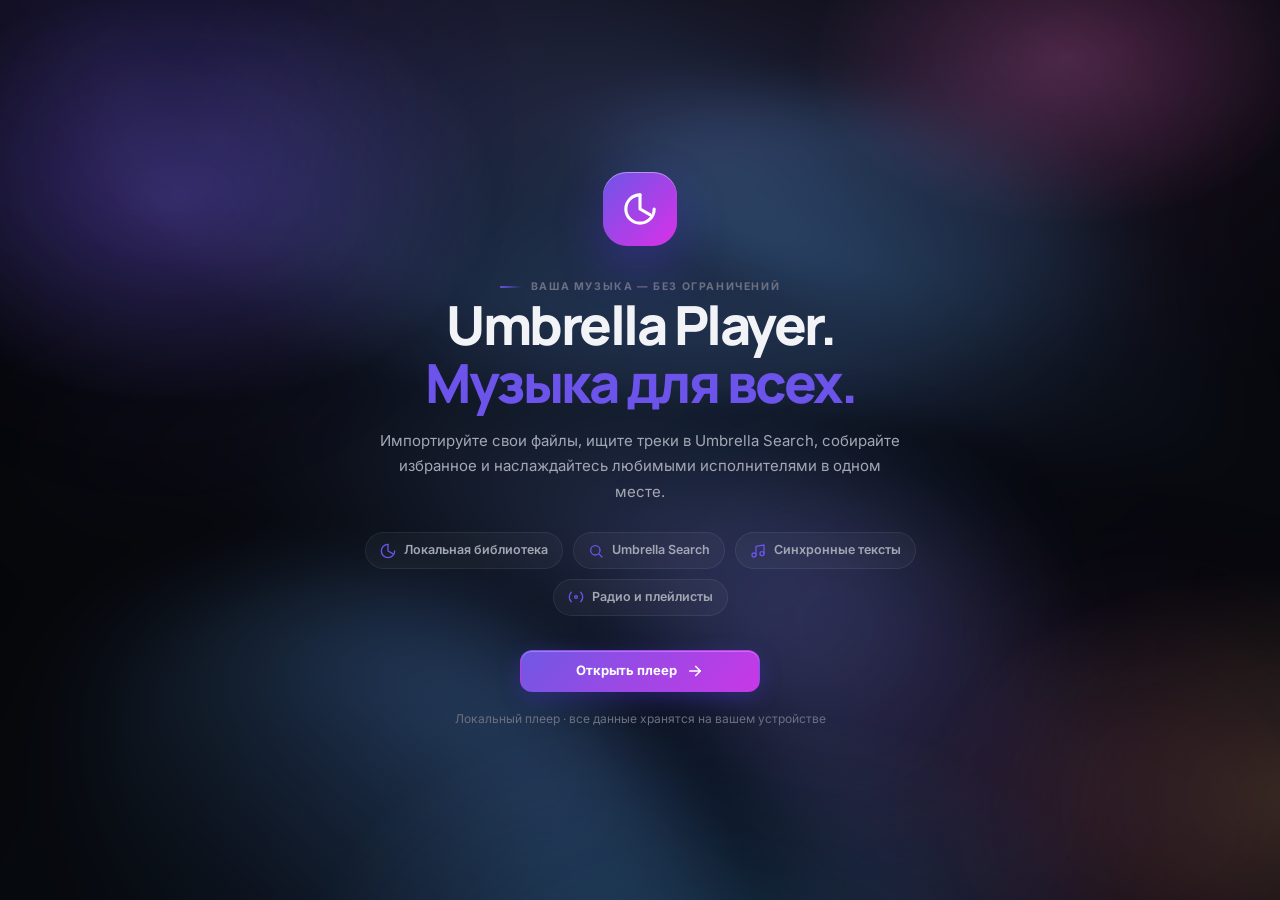
==== commit 6724ef1e: "fix: album play all via SC, recent history SC, Jukebox forever no photo, mobile scrub prep" ====
--- a/SOVAKOD/index.html
+++ b/SOVAKOD/index.html
@@ -215,11 +215,11 @@
                 <svg viewBox="0 0 24 24" width="24" height="24" fill="none" stroke="currentColor" stroke-width="2" stroke-linecap="round" stroke-linejoin="round"><path d="M18.178 8c5.096 0 5.096 8 0 8-5.095 0-7.133-8-12.739-8-4.585 0-4.585 8 0 8 5.606 0 7.644-8 12.74-8z"/></svg>
               </div>
               <div class="banner-text">
-                <h3>Бесконечный микс</h3>
+                <h3>Jukebox forever</h3>
                 <p>помните джукбокс? теперь он здесь!</p>
               </div>
             </div>
-            <button class="banner-play banner-arrow" type="button" aria-label="Открыть Бесконечный Микс">
+            <button class="banner-play banner-arrow" type="button" aria-label="Открыть Jukebox forever">
               <svg viewBox="0 0 24 24" width="15" height="15" fill="currentColor"><polygon points="8,5 19,12 8,19"/></svg>
             </button>
           </div>
--- a/SOVAKOD/styles.css
+++ b/SOVAKOD/styles.css
@@ -3791,7 +3791,7 @@
 .nav-link svg{width:16px;height:16px;opacity:.9}
 .nav-link.active{background:#17171d!important;color:#fff!important;border:1px solid rgba(255,255,255,.06)!important;box-shadow:none!important}
 .nav-link.active::before{left:-10px!important;width:3px!important;height:18px!important;background:#8b5cf6!important}
-.content{padding:20px 26px 28px!important;max-width:1440px}
+.content{padding:20px 26px 28px!important;max-width:none!important}
 .dash-header{margin-bottom:18px!important;gap:16px}
 .dash-heading h1{font-size:30px!important;font-weight:800!important;letter-spacing:-.8px!important;line-height:1!important}
 .dash-heading p{font-size:13px!important;color:#6b7280!important;margin-top:6px!important}
@@ -3827,7 +3827,7 @@
 .banner-play{width:44px!important;height:44px!important;border-radius:50%!important;background:#fff!important;color:#0b0b0e!important;border:0!important;box-shadow:0 6px 18px rgba(0,0,0,.25)!important}
 .inf-banner{background:#0a0a0f!important;position:relative}
 .inf-banner .banner-main{padding:18px 20px!important}
-.inf-banner::after{content:"";position:absolute;right:0;top:0;bottom:0;width:52%;background:linear-gradient(90deg,#0a0a0f 0%,rgba(10,10,15,.55) 28%,transparent 62%), url("https://images.unsplash.com/photo-1506905925346-21bda4d32df4?w=800&q=80") center/cover;pointer-events:none;opacity:1}
+.inf-banner::after{content:"";position:absolute;right:0;top:0;bottom:0;width:52%;background:linear-gradient(90deg,#0a0a0f 0%,rgba(10,10,15,.25) 100%), radial-gradient(320px 180px at 70% 50%,rgba(139,92,246,.18),transparent 70%);pointer-events:none;opacity:1}
 .inf-banner .banner-play{position:absolute!important;right:18px!important;top:50%!important;transform:translateY(-50%)!important;z-index:2!important;background:rgba(255,255,255,.14)!important;color:#fff!important;border:1px solid rgba(255,255,255,.14)!important;backdrop-filter:blur(12px)!important;box-shadow:none!important}
 .section-title{margin-bottom:12px!important;align-items:center}
 .section-title h2{font-size:14px!important;font-weight:700!important;letter-spacing:-.2px!important}
@@ -3910,7 +3910,8 @@
 .mobile-topbar button{width:36px;height:36px;display:grid;place-items:center;border:1px solid var(--line);border-radius:10px;background:var(--panel)}
 
 /* === FIXES for reported mobile/PC issues === */
-.launch-view:not([hidden]){display:grid!important;min-height:100vh!important;place-items:center!important;padding:60px 24px!important}
+body:not(.app-on) .content{padding:0!important;max-width:none!important}
+.launch-view:not([hidden]){display:grid!important;min-height:100vh!important;place-items:center!important;padding:60px 24px!important;width:100%!important;margin:0!important}
 .launch-view[hidden]{display:none!important}
 .launch-inner{max-width:620px!important;margin:0 auto!important}
 @media(max-width:768px){
@@ -3931,3 +3932,28 @@
   .track-row .track-action{justify-self:end!important}
   .track-row .track-fav{opacity:1!important;transform:none!important}
 }
+
+/* === FIX search track rows on mobile === */
+@media(max-width:768px){
+  .track-list .track-row, .search-panel .track-row, #searchResults .track-row{
+    grid-template-columns:28px minmax(0,1fr) auto 36px!important;
+    gap:8px!important;
+    padding:8px 10px!important;
+    align-items:center!important;
+    min-height:56px!important;
+  }
+  .track-list .track-row .album, .search-panel .track-row .album{display:none!important}
+  .track-list .track-row .track-btns, .search-panel .track-row .track-btns{display:none!important}
+  .track-list .track-row .track-main, .search-panel .track-row .track-main{gap:8px!important}
+  .track-list .track-row .track-main .yt-thumb,
+  .track-list .track-row .track-main .track-cover,
+  .search-panel .track-row .track-main .yt-thumb,
+  .search-panel .track-row .track-main .track-cover{width:36px!important;height:36px!important;border-radius:8px!important}
+  .track-list .track-row .track-action, .search-panel .track-row .track-action{
+    width:32px!important;height:32px!important;justify-self:end!important;opacity:1!important;transform:none!important;position:static!important;background:rgba(255,255,255,.08)!important;border:1px solid rgba(255,255,255,.1)!important;
+  }
+  .track-list .track-row.playing .track-action, .search-panel .track-row.playing .track-action{background:#fff!important;color:#111!important}
+  .track-list .track-row .duration, .search-panel .track-row .duration{font-size:11px!important;color:#9aa0ab!important;white-space:nowrap}
+  .track-list .track-row .track-meta b, .search-panel .track-row .track-meta b{font-size:13px!important}
+  .track-list .track-row .track-meta small, .search-panel .track-row .track-meta small{font-size:11px!important}
+}
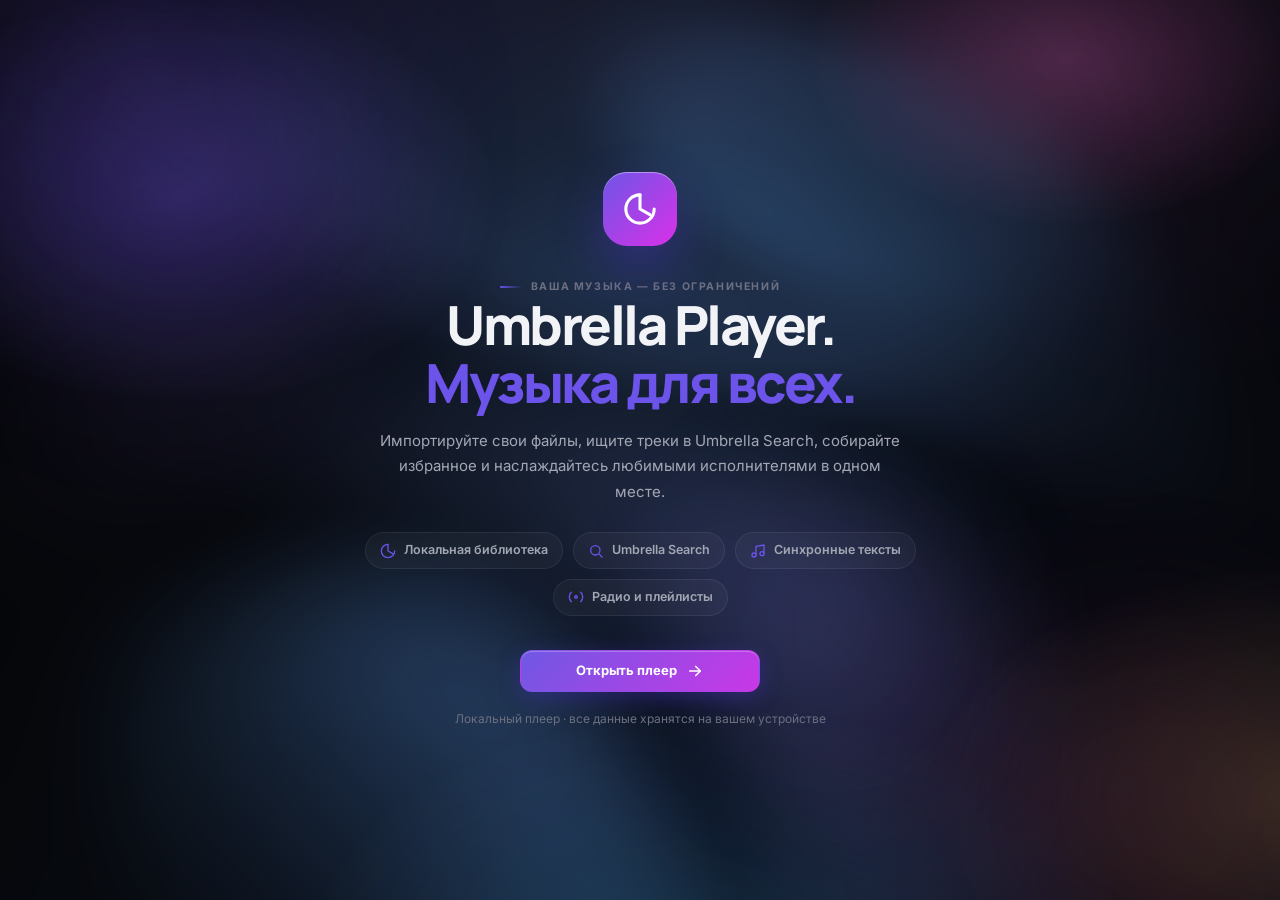
==== commit f51a5fa9: "feat: genius fallback for lyrics, mobile waveform visible, v8" ====
--- a/SOVAKOD/index.html
+++ b/SOVAKOD/index.html
@@ -8,7 +8,7 @@
   <link rel="preconnect" href="https://fonts.googleapis.com" />
   <link rel="preconnect" href="https://fonts.gstatic.com" crossorigin />
   <link href="https://fonts.googleapis.com/css2?family=Inter:wght@400;500;600;700&family=Manrope:wght@500;600;700;800&display=swap" rel="stylesheet" />
-  <link rel="stylesheet" href="styles.css?v=5" />
+  <link rel="stylesheet" href="styles.css?v=8" />
 </head>
 <body>
 
--- a/SOVAKOD/styles.css
+++ b/SOVAKOD/styles.css
@@ -3908,6 +3908,10 @@
 }
 .mobile-topbar{display:none;align-items:center;justify-content:space-between;padding:10px 14px;border-bottom:1px solid var(--line);background:var(--bg-0);position:sticky;top:0;z-index:10}
 .mobile-topbar button{width:36px;height:36px;display:grid;place-items:center;border:1px solid var(--line);border-radius:10px;background:var(--panel)}
+/* waveform mobile visible */
+#npWave{display:block!important;opacity:1!important;visibility:visible!important;height:80px!important;min-height:80px!important}
+.np-wave{height:80px!important;opacity:1!important}
+.np-progress{opacity:1!important}
 
 /* === FIXES for reported mobile/PC issues === */
 body:not(.app-on) .content{padding:0!important;max-width:none!important}
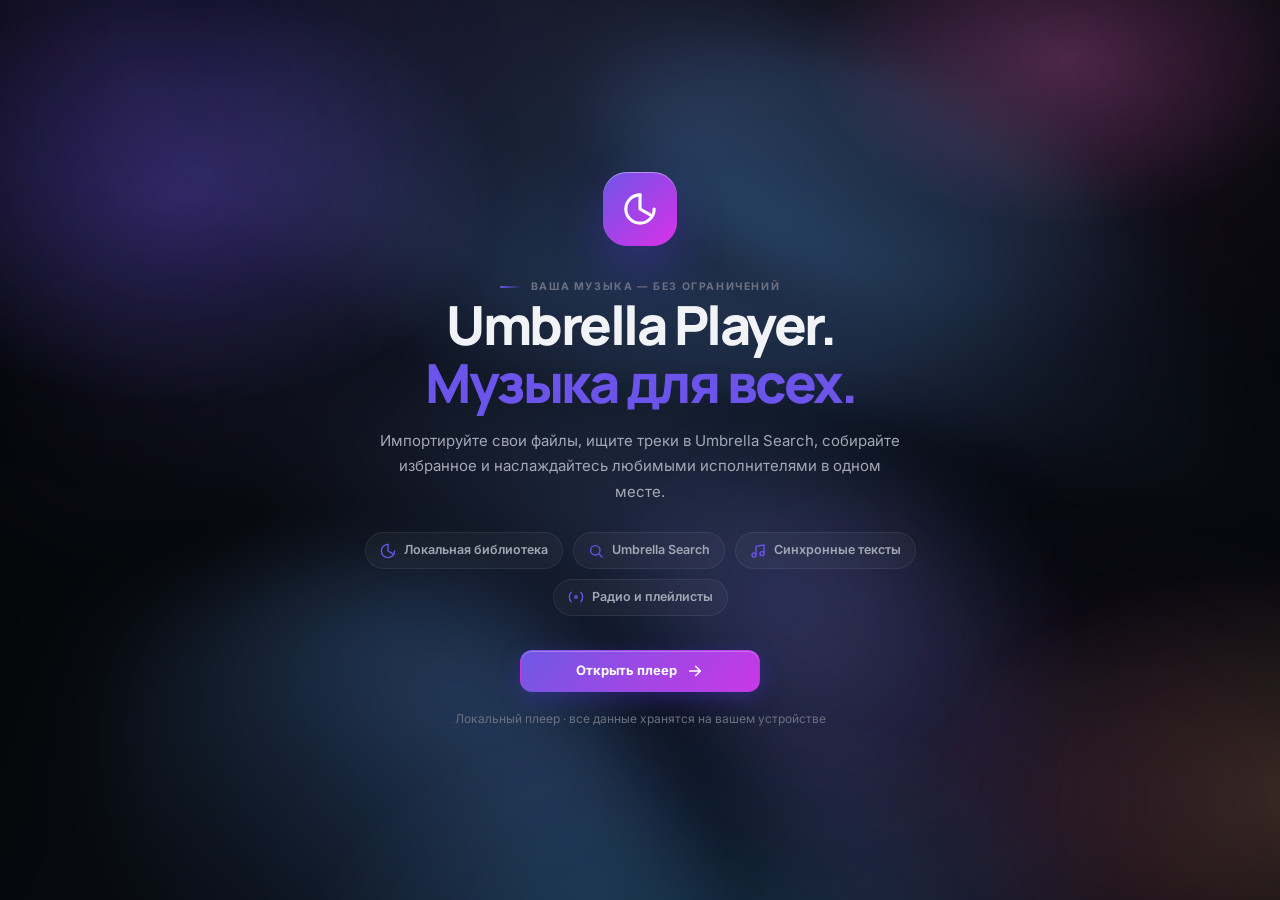
==== commit 4c6688d6: "add Zvukapi" ====
--- a/SOVAKOD/index.html
+++ b/SOVAKOD/index.html
@@ -329,6 +329,10 @@
             <button class="search-tab active" data-source="soundcloud" role="tab" title="Стриминг через Umbrella — на базе SoundCloud">
               <svg viewBox="0 0 24 24" width="16" height="16" fill="none" stroke="currentColor" stroke-width="1.8" stroke-linecap="round" stroke-linejoin="round"><path d="M4 15v2"/><path d="M7 13v4"/><path d="M10 11v6"/><path d="M13 9v8"/><path d="M16 10v7"/><path d="M18 12c1.5 0 2.8 1.3 2.8 2.9 0 1.6-1.3 2.9-2.8 2.9H6"/></svg>
               Umbrella Search
+            </button>
+            <button class="search-tab" data-source="zvuk" role="tab" title="Звук — 128kbps без подписки, FLAC с подпиской">
+              <svg viewBox="0 0 24 24" width="16" height="16" fill="none" stroke="currentColor" stroke-width="2" stroke-linecap="round" stroke-linejoin="round"><path d="M9 18V5l12-2v13"/><circle cx="6" cy="18" r="3"/><circle cx="18" cy="16" r="3"/></svg>
+              Zvuk
             </button>
             <button class="search-tab" data-source="albums" role="tab">
               <svg viewBox="0 0 24 24" width="16" height="16" fill="none" stroke="currentColor" stroke-width="2" stroke-linecap="round" stroke-linejoin="round"><path d="M21 15V6"/><path d="M18.5 18a2.5 2.5 0 1 0 0-5 2.5 2.5 0 0 0 0 5z"/><path d="M12 12H3"/><path d="M16 6H3"/><path d="M12 18H3"/></svg>
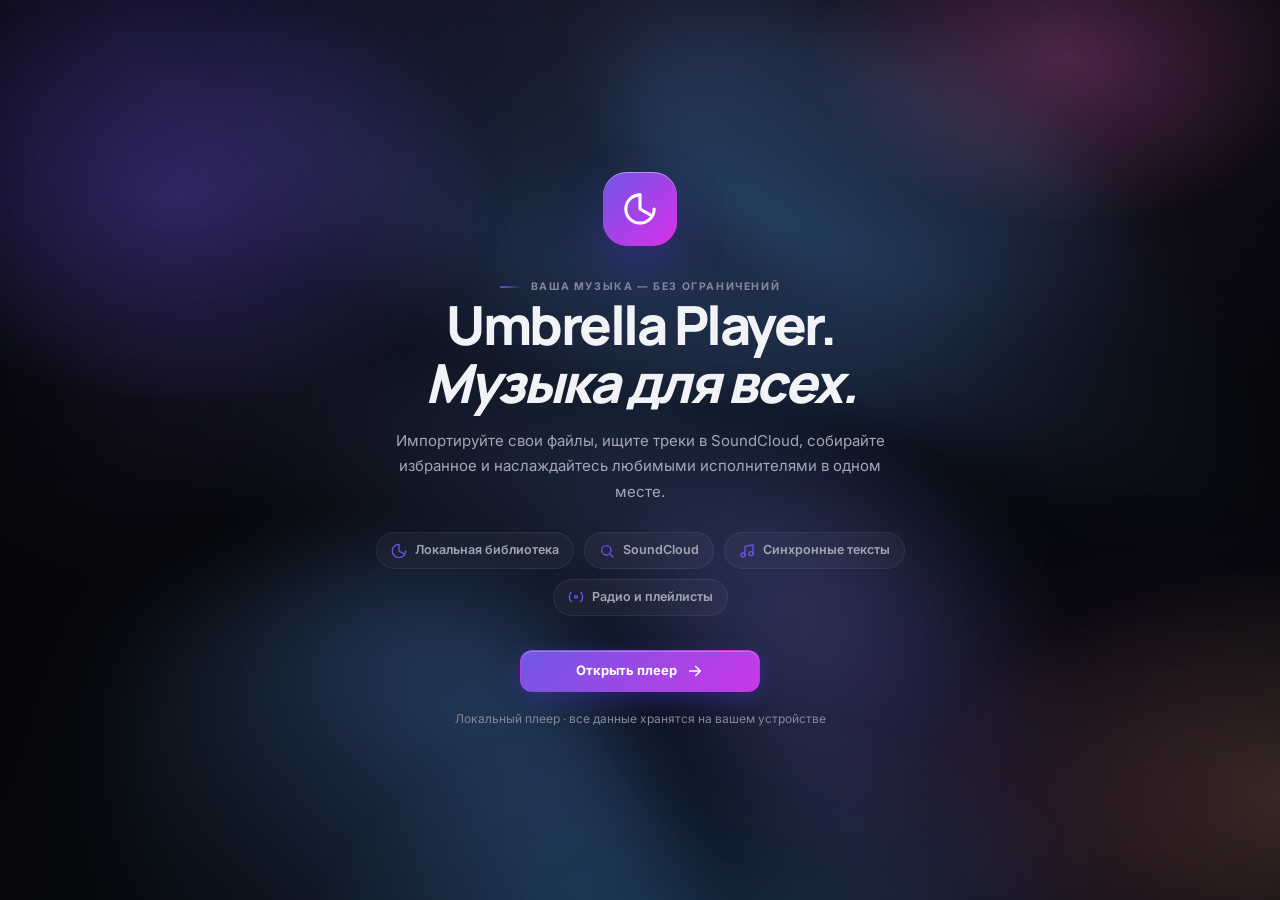
==== commit 5a700419: "fix bugs" ====
--- a/SOVAKOD/index.html
+++ b/SOVAKOD/index.html
@@ -2,7 +2,7 @@
 <html lang="ru">
 <head>
   <meta charset="UTF-8" />
-  <meta name="viewport" content="width=device-width, initial-scale=1.0, maximum-scale=1.0, user-scalable=no, viewport-fit=cover" />
+  <meta name="viewport" content="width=device-width, initial-scale=1.0, viewport-fit=cover" />
   <meta name="theme-color" content="#08080c" />
   <title>Umbrella Player</title>
   <link rel="preconnect" href="https://fonts.googleapis.com" />
@@ -11,12 +11,13 @@
   <link rel="stylesheet" href="styles.css?v=8" />
 </head>
 <body>
+  <a class="skip-link" href="#content">Перейти к содержимому</a>
 
   <div class="ambient" id="ambient"></div>
   <div class="mobile-topbar">
-    <button id="mobileMenu" aria-label="Меню"><svg viewBox="0 0 24 24" width="18" height="18" fill="none" stroke="currentColor" stroke-width="2"><path d="M4 7h16M4 12h16M4 17h16"/></svg></button>
-    <b style="font:800 14px var(--font-display)">Umbrella</b>
-    <button id="mobileMenuClose" aria-label="Закрыть" style="opacity:0;pointer-events:none;width:36px"></button>
+    <button id="mobileMenu" aria-label="Меню"><svg viewBox="0 0 24 24" width="18" height="18" fill="none" stroke="currentColor" stroke-width="2" aria-hidden="true"><path d="M4 7h16M4 12h16M4 17h16"/></svg></button>
+    <b style="font:800 14px var(--font-display)" translate="no">Umbrella</b>
+    <button id="mobileMenuClose" aria-label="Закрыть" tabindex="-1" style="opacity:0;pointer-events:none;width:36px"></button>
   </div>
 
   <div class="app" id="app">
@@ -27,47 +28,47 @@
 
     <!-- ===================== SIDEBAR ===================== -->
     <aside class="sidebar" id="sidebar">
-      <div class="brand" role="button" tabindex="0" aria-label="Umbrella Player — на главную">
+      <button class="brand" type="button" aria-label="Umbrella Player — на главную">
         <span class="brand-mark">
-          <svg viewBox="0 0 24 24" width="19" height="19" fill="none" stroke="currentColor" stroke-width="2" stroke-linecap="round" stroke-linejoin="round">
+          <svg viewBox="0 0 24 24" width="19" height="19" fill="none" stroke="currentColor" stroke-width="2" stroke-linecap="round" stroke-linejoin="round" aria-hidden="true">
             <path d="M20.4 14.2A8.5 8.5 0 0 1 9.8 3.6a8.5 8.5 0 1 0 10.6 10.6z" />
           </svg>
         </span>
-        <span class="brand-text"><b>Umbrella</b><small>Player</small></span>
-      </div>
+        <span class="brand-text"><b translate="no">Umbrella</b><small>Player</small></span>
+      </button>
 
       <nav class="nav" aria-label="Основная навигация">
         <button class="nav-link active" data-view="library">
-          <svg viewBox="0 0 24 24" width="17" height="17" fill="none" stroke="currentColor" stroke-width="2" stroke-linecap="round" stroke-linejoin="round"><rect x="3" y="3" width="7" height="7" rx="1.5"/><rect x="14" y="3" width="7" height="7" rx="1.5"/><rect x="3" y="14" width="7" height="7" rx="1.5"/><rect x="14" y="14" width="7" height="7" rx="1.5"/></svg>
+          <svg viewBox="0 0 24 24" width="17" height="17" fill="none" stroke="currentColor" stroke-width="2" stroke-linecap="round" stroke-linejoin="round" aria-hidden="true"><rect x="3" y="3" width="7" height="7" rx="1.5"/><rect x="14" y="3" width="7" height="7" rx="1.5"/><rect x="3" y="14" width="7" height="7" rx="1.5"/><rect x="14" y="14" width="7" height="7" rx="1.5"/></svg>
           <span>Библиотека</span>
         </button>
         <button class="nav-link" data-view="search">
-          <svg viewBox="0 0 24 24" width="17" height="17" fill="none" stroke="currentColor" stroke-width="2" stroke-linecap="round" stroke-linejoin="round"><circle cx="11" cy="11" r="7"/><path d="m21 21-4.3-4.3"/></svg>
+          <svg viewBox="0 0 24 24" width="17" height="17" fill="none" stroke="currentColor" stroke-width="2" stroke-linecap="round" stroke-linejoin="round" aria-hidden="true"><circle cx="11" cy="11" r="7"/><path d="m21 21-4.3-4.3"/></svg>
           <span>Поиск</span>
         </button>
         <button class="nav-link" data-view="favorites">
-          <svg viewBox="0 0 24 24" width="17" height="17" fill="none" stroke="currentColor" stroke-width="2" stroke-linecap="round" stroke-linejoin="round"><path d="M12 20.5s-7.5-4.7-9.4-9.3C1.2 8 2.9 4.7 6 4.2c1.9-.3 3.7.6 4.6 2.1L12 8.3l1.4-2c.9-1.5 2.7-2.4 4.6-2.1 3.1.5 4.8 3.8 3.4 7-1.9 4.6-9.4 9.3-9.4 9.3z"/></svg>
+          <svg viewBox="0 0 24 24" width="17" height="17" fill="none" stroke="currentColor" stroke-width="2" stroke-linecap="round" stroke-linejoin="round" aria-hidden="true"><path d="M12 20.5s-7.5-4.7-9.4-9.3C1.2 8 2.9 4.7 6 4.2c1.9-.3 3.7.6 4.6 2.1L12 8.3l1.4-2c.9-1.5 2.7-2.4 4.6-2.1 3.1.5 4.8 3.8 3.4 7-1.9 4.6-9.4 9.3-9.4 9.3z"/></svg>
           <span>Избранное</span>
         </button>
         <button class="nav-link" data-view="playlists">
-          <svg viewBox="0 0 24 24" width="17" height="17" fill="none" stroke="currentColor" stroke-width="2" stroke-linecap="round" stroke-linejoin="round"><path d="M4 6h11"/><path d="M4 12h11"/><path d="M4 18h7"/><path d="M17 17.5V9l4 1.6"/><circle cx="15.6" cy="18" r="1.9"/></svg>
+          <svg viewBox="0 0 24 24" width="17" height="17" fill="none" stroke="currentColor" stroke-width="2" stroke-linecap="round" stroke-linejoin="round" aria-hidden="true"><path d="M4 6h11"/><path d="M4 12h11"/><path d="M4 18h7"/><path d="M17 17.5V9l4 1.6"/><circle cx="15.6" cy="18" r="1.9"/></svg>
           <span>Плейлисты</span>
         </button>
         <button class="nav-link" data-view="radio">
-          <svg viewBox="0 0 24 24" width="17" height="17" fill="none" stroke="currentColor" stroke-width="2" stroke-linecap="round" stroke-linejoin="round"><path d="M4.9 19.1C1 15.2 1 8.8 4.9 4.9"/><path d="M7.8 16.2c-2.3-2.3-2.3-6.1 0-8.5"/><path d="M16.2 7.8c2.3 2.3 2.3 6.1 0 8.5"/><path d="M19.1 4.9C23 8.8 23 15.1 19.1 19"/><circle cx="12" cy="12" r="2"/></svg>
+          <svg viewBox="0 0 24 24" width="17" height="17" fill="none" stroke="currentColor" stroke-width="2" stroke-linecap="round" stroke-linejoin="round" aria-hidden="true"><path d="M4.9 19.1C1 15.2 1 8.8 4.9 4.9"/><path d="M7.8 16.2c-2.3-2.3-2.3-6.1 0-8.5"/><path d="M16.2 7.8c2.3 2.3 2.3 6.1 0 8.5"/><path d="M19.1 4.9C23 8.8 23 15.1 19.1 19"/><circle cx="12" cy="12" r="2"/></svg>
           <span>Радио</span>
         </button>
         <button class="nav-link" data-view="settings">
-          <svg viewBox="0 0 24 24" width="17" height="17" fill="none" stroke="currentColor" stroke-width="2" stroke-linecap="round" stroke-linejoin="round"><circle cx="12" cy="12" r="3"/><path d="M19.4 15a1.65 1.65 0 0 0 .33 1.82l.06.06a2 2 0 1 1-2.83 2.83l-.06-.06a1.65 1.65 0 0 0-1.82-.33 1.65 1.65 0 0 0-1 1.51V21a2 2 0 1 1-4 0v-.09A1.65 1.65 0 0 0 9 19.4a1.65 1.65 0 0 0-1.82.33l-.06.06a2 2 0 1 1-2.83-2.83l.06-.06a1.65 1.65 0 0 0 .33-1.82 1.65 1.65 0 0 0-1.51-1H3a2 2 0 1 1 0-4h.09A1.65 1.65 0 0 0 4.6 9a1.65 1.65 0 0 0-.33-1.82l-.06-.06a2 2 0 1 1 2.83-2.83l.06.06a1.65 1.65 0 0 0 1.82.33H9a1.65 1.65 0 0 0 1-1.51V3a2 2 0 1 1 4 0v.09a1.65 1.65 0 0 0 1 1.51 1.65 1.65 0 0 0 1.82-.33l.06-.06a2 2 0 1 1 2.83 2.83l-.06.06a1.65 1.65 0 0 0-.33 1.82V9a1.65 1.65 0 0 0 1.51 1H21a2 2 0 1 1 0 4h-.09a1.65 1.65 0 0 0-1.51 1z"/></svg>
+          <svg viewBox="0 0 24 24" width="17" height="17" fill="none" stroke="currentColor" stroke-width="2" stroke-linecap="round" stroke-linejoin="round" aria-hidden="true"><circle cx="12" cy="12" r="3"/><path d="M19.4 15a1.65 1.65 0 0 0 .33 1.82l.06.06a2 2 0 1 1-2.83 2.83l-.06-.06a1.65 1.65 0 0 0-1.82-.33 1.65 1.65 0 0 0-1 1.51V21a2 2 0 1 1-4 0v-.09A1.65 1.65 0 0 0 9 19.4a1.65 1.65 0 0 0-1.82.33l-.06.06a2 2 0 1 1-2.83-2.83l.06-.06a1.65 1.65 0 0 0 .33-1.82 1.65 1.65 0 0 0-1.51-1H3a2 2 0 1 1 0-4h.09A1.65 1.65 0 0 0 4.6 9a1.65 1.65 0 0 0-.33-1.82l-.06-.06a2 2 0 1 1 2.83-2.83l.06.06a1.65 1.65 0 0 0 1.82.33H9a1.65 1.65 0 0 0 1-1.51V3a2 2 0 1 1 4 0v.09a1.65 1.65 0 0 0 1 1.51 1.65 1.65 0 0 0 1.82-.33l.06-.06a2 2 0 1 1 2.83 2.83l-.06.06a1.65 1.65 0 0 0-.33 1.82V9a1.65 1.65 0 0 0 1.51 1H21a2 2 0 1 1 0 4h-.09a1.65 1.65 0 0 0-1.51 1z"/></svg>
           <span>Настройки</span>
         </button>
 
         <button class="nav-link" data-view="stats">
-          <svg viewBox="0 0 24 24" width="17" height="17" fill="none" stroke="currentColor" stroke-width="2" stroke-linecap="round" stroke-linejoin="round"><path d="M3 3v18h18"/><path d="M7 15v4"/><path d="M12 9v10"/><path d="M17 5v14"/></svg>
+          <svg viewBox="0 0 24 24" width="17" height="17" fill="none" stroke="currentColor" stroke-width="2" stroke-linecap="round" stroke-linejoin="round" aria-hidden="true"><path d="M3 3v18h18"/><path d="M7 15v4"/><path d="M12 9v10"/><path d="M17 5v14"/></svg>
           <span>Статистика</span>
         </button>
         <button class="nav-link" data-view="archaeo">
-          <svg viewBox="0 0 24 24" width="17" height="17" fill="none" stroke="currentColor" stroke-width="2" stroke-linecap="round" stroke-linejoin="round"><path d="m12 2-2.5 2.5L12 7l2.5-2.5z"/><path d="m5 9 3 3-3 3"/><path d="m19 9-3 3 3 3"/><path d="m8 5 8 16-4.5 1.5z"/></svg>
+          <svg viewBox="0 0 24 24" width="17" height="17" fill="none" stroke="currentColor" stroke-width="2" stroke-linecap="round" stroke-linejoin="round" aria-hidden="true"><path d="m12 2-2.5 2.5L12 7l2.5-2.5z"/><path d="m5 9 3 3-3 3"/><path d="m19 9-3 3 3 3"/><path d="m8 5 8 16-4.5 1.5z"/></svg>
           <span>Археология</span>
         </button>
       </nav>
@@ -76,17 +77,17 @@
         <button class="profile-pill" id="profileButton" hidden>
           <img id="miniAvatar" alt="" />
           <span id="miniName"></span>
-          <svg class="pill-caret" viewBox="0 0 24 24" width="14" height="14" fill="none" stroke="currentColor" stroke-width="2.2" stroke-linecap="round" stroke-linejoin="round"><polyline points="6 9 12 15 18 9"/></svg>
+          <svg class="pill-caret" viewBox="0 0 24 24" width="14" height="14" fill="none" stroke="currentColor" stroke-width="2.2" stroke-linecap="round" stroke-linejoin="round" aria-hidden="true"><polyline points="6 9 12 15 18 9"/></svg>
         </button>
         <div class="sidebar-utils">
           <button class="util-btn" id="utilLight" type="button" aria-label="Светлее" title="Ярче интерфейс">
-            <svg viewBox="0 0 24 24" width="14" height="14" fill="none" stroke="currentColor" stroke-width="2" stroke-linecap="round" stroke-linejoin="round"><circle cx="12" cy="12" r="4"/><path d="M12 2v2"/><path d="M12 20v2"/><path d="m4.9 4.9 1.4 1.4"/><path d="m17.7 17.7 1.4 1.4"/><path d="M2 12h2"/><path d="M20 12h2"/><path d="m4.9 19.1 1.4-1.4"/><path d="m17.7 6.3 1.4-1.4"/></svg>
+            <svg viewBox="0 0 24 24" width="14" height="14" fill="none" stroke="currentColor" stroke-width="2" stroke-linecap="round" stroke-linejoin="round" aria-hidden="true"><circle cx="12" cy="12" r="4"/><path d="M12 2v2"/><path d="M12 20v2"/><path d="m4.9 4.9 1.4 1.4"/><path d="m17.7 17.7 1.4 1.4"/><path d="M2 12h2"/><path d="M20 12h2"/><path d="m4.9 19.1 1.4-1.4"/><path d="m17.7 6.3 1.4-1.4"/></svg>
           </button>
           <button class="util-btn active" id="utilDark" type="button" aria-label="Темнее" title="Тише интерфейс">
-            <svg viewBox="0 0 24 24" width="14" height="14" fill="none" stroke="currentColor" stroke-width="2" stroke-linecap="round" stroke-linejoin="round"><path d="M20.4 14.2A8.5 8.5 0 0 1 9.8 3.6a8.5 8.5 0 1 0 10.6 10.6z"/></svg>
+            <svg viewBox="0 0 24 24" width="14" height="14" fill="none" stroke="currentColor" stroke-width="2" stroke-linecap="round" stroke-linejoin="round" aria-hidden="true"><path d="M20.4 14.2A8.5 8.5 0 0 1 9.8 3.6a8.5 8.5 0 1 0 10.6 10.6z"/></svg>
           </button>
           <button class="util-btn" id="utilExit" type="button" aria-label="Остановить сервер" title="Остановить сервер">
-            <svg viewBox="0 0 24 24" width="14" height="14" fill="none" stroke="currentColor" stroke-width="2" stroke-linecap="round" stroke-linejoin="round"><path d="M9 21H5a2 2 0 0 1-2-2V5a2 2 0 0 1 2-2h4"/><polyline points="16 17 21 12 16 7"/><line x1="21" y1="12" x2="9" y2="12"/></svg>
+            <svg viewBox="0 0 24 24" width="14" height="14" fill="none" stroke="currentColor" stroke-width="2" stroke-linecap="round" stroke-linejoin="round" aria-hidden="true"><path d="M9 21H5a2 2 0 0 1-2-2V5a2 2 0 0 1 2-2h4"/><polyline points="16 17 21 12 16 7"/><line x1="21" y1="12" x2="9" y2="12"/></svg>
           </button>
         </div>
         <div class="version-chip">v<span id="appVersion">1.0.5</span></div>
@@ -103,23 +104,23 @@
         </div>
         <div class="launch-inner">
           <div class="launch-logo">
-            <svg viewBox="0 0 24 24" width="34" height="34" fill="none" stroke="currentColor" stroke-width="2.2" stroke-linecap="round" stroke-linejoin="round">
+            <svg viewBox="0 0 24 24" width="34" height="34" fill="none" stroke="currentColor" stroke-width="2.2" stroke-linecap="round" stroke-linejoin="round" aria-hidden="true">
               <path d="M12 2a10 10 0 1 0 10 10" />
               <path d="M12 2v10l7 4" />
             </svg>
           </div>
           <div class="eyebrow"><span></span> Ваша музыка — без ограничений</div>
-          <h1>Umbrella Player.<br /><em>Музыка для всех.</em></h1>
-          <p class="lead">Импортируйте свои файлы, ищите треки в Umbrella Search, собирайте избранное и наслаждайтесь любимыми исполнителями в одном месте.</p>
+          <p class="launch-title">Umbrella Player.<br /><em>Музыка для всех.</em></p>
+          <p class="lead">Импортируйте свои файлы, ищите треки в SoundCloud, собирайте избранное и наслаждайтесь любимыми исполнителями в одном месте.</p>
           <div class="launch-features">
-            <span><svg viewBox="0 0 24 24" width="16" height="16" fill="none" stroke="currentColor" stroke-width="2" stroke-linecap="round" stroke-linejoin="round"><path d="M12 2v10l7 4"/><path d="M12 2a10 10 0 1 0 10 10"/></svg>Локальная библиотека</span>
-            <span><svg viewBox="0 0 24 24" width="16" height="16" fill="none" stroke="currentColor" stroke-width="2" stroke-linecap="round" stroke-linejoin="round"><circle cx="11" cy="11" r="7"/><path d="m21 21-4.3-4.3"/></svg>Umbrella Search</span>
-            <span><svg viewBox="0 0 24 24" width="16" height="16" fill="none" stroke="currentColor" stroke-width="2" stroke-linecap="round" stroke-linejoin="round"><path d="M9 18V5l12-2v13"/><circle cx="6" cy="18" r="3"/><circle cx="18" cy="16" r="3"/></svg>Синхронные тексты</span>
-            <span><svg viewBox="0 0 24 24" width="16" height="16" fill="none" stroke="currentColor" stroke-width="2" stroke-linecap="round" stroke-linejoin="round"><path d="M4.9 19.1C1 15.2 1 8.8 4.9 4.9"/><path d="M19.1 4.9C23 8.8 23 15.1 19.1 19"/><circle cx="12" cy="12" r="2"/></svg>Радио и плейлисты</span>
+            <span><svg viewBox="0 0 24 24" width="16" height="16" fill="none" stroke="currentColor" stroke-width="2" stroke-linecap="round" stroke-linejoin="round" aria-hidden="true"><path d="M12 2v10l7 4"/><path d="M12 2a10 10 0 1 0 10 10"/></svg>Локальная библиотека</span>
+            <span><svg viewBox="0 0 24 24" width="16" height="16" fill="none" stroke="currentColor" stroke-width="2" stroke-linecap="round" stroke-linejoin="round" aria-hidden="true"><circle cx="11" cy="11" r="7"/><path d="m21 21-4.3-4.3"/></svg>SoundCloud</span>
+            <span><svg viewBox="0 0 24 24" width="16" height="16" fill="none" stroke="currentColor" stroke-width="2" stroke-linecap="round" stroke-linejoin="round" aria-hidden="true"><path d="M9 18V5l12-2v13"/><circle cx="6" cy="18" r="3"/><circle cx="18" cy="16" r="3"/></svg>Синхронные тексты</span>
+            <span><svg viewBox="0 0 24 24" width="16" height="16" fill="none" stroke="currentColor" stroke-width="2" stroke-linecap="round" stroke-linejoin="round" aria-hidden="true"><path d="M4.9 19.1C1 15.2 1 8.8 4.9 4.9"/><path d="M19.1 4.9C23 8.8 23 15.1 19.1 19"/><circle cx="12" cy="12" r="2"/></svg>Радио и плейлисты</span>
           </div>
           <button class="btn btn-primary launch-btn" type="button" id="launchLocal">
             <span>Открыть плеер</span>
-            <svg viewBox="0 0 24 24" width="18" height="18" fill="none" stroke="currentColor" stroke-width="2.2" stroke-linecap="round" stroke-linejoin="round"><path d="M5 12h14"/><path d="m13 6 6 6-6 6"/></svg>
+            <svg viewBox="0 0 24 24" width="18" height="18" fill="none" stroke="currentColor" stroke-width="2.2" stroke-linecap="round" stroke-linejoin="round" aria-hidden="true"><path d="M5 12h14"/><path d="m13 6 6 6-6 6"/></svg>
           </button>
           <div class="launch-hint">Локальный плеер · все данные хранятся на вашем устройстве</div>
         </div>
@@ -134,31 +135,31 @@
           </div>
           <div class="dash-actions">
             <button class="btn btn-primary" id="dashAddTrack">
-              <svg viewBox="0 0 24 24" width="16" height="16" fill="none" stroke="currentColor" stroke-width="2.4" stroke-linecap="round" stroke-linejoin="round"><path d="M12 5v14"/><path d="M5 12h14"/></svg>
+              <svg viewBox="0 0 24 24" width="16" height="16" fill="none" stroke="currentColor" stroke-width="2.4" stroke-linecap="round" stroke-linejoin="round" aria-hidden="true"><path d="M12 5v14"/><path d="M5 12h14"/></svg>
               <span>Добавить трек</span>
             </button>
             <input id="trackFileInput" type="file" accept="audio/*" tabindex="-1" hidden />
             <button class="icon-btn" id="viewToggle" type="button" aria-label="Сменить вид" title="Компактный / широкий вид">
-              <svg viewBox="0 0 24 24" width="17" height="17" fill="none" stroke="currentColor" stroke-width="2" stroke-linecap="round" stroke-linejoin="round"><rect x="3" y="3" width="7" height="7" rx="1.6"/><rect x="14" y="3" width="7" height="7" rx="1.6"/><rect x="3" y="14" width="7" height="7" rx="1.6"/><rect x="14" y="14" width="7" height="7" rx="1.6"/></svg>
+              <svg viewBox="0 0 24 24" width="17" height="17" fill="none" stroke="currentColor" stroke-width="2" stroke-linecap="round" stroke-linejoin="round" aria-hidden="true"><rect x="3" y="3" width="7" height="7" rx="1.6"/><rect x="14" y="3" width="7" height="7" rx="1.6"/><rect x="3" y="14" width="7" height="7" rx="1.6"/><rect x="14" y="14" width="7" height="7" rx="1.6"/></svg>
             </button>
           </div>
         </header>
 
         <section class="stats" id="stats">
           <article>
-            <span class="stat-ico"><svg viewBox="0 0 24 24" width="18" height="18" fill="none" stroke="currentColor" stroke-width="2" stroke-linecap="round" stroke-linejoin="round"><path d="M9 18V5l12-2v13"/><circle cx="6" cy="18" r="3"/><circle cx="18" cy="16" r="3"/></svg></span>
+            <span class="stat-ico"><svg viewBox="0 0 24 24" width="18" height="18" fill="none" stroke="currentColor" stroke-width="2" stroke-linecap="round" stroke-linejoin="round" aria-hidden="true"><path d="M9 18V5l12-2v13"/><circle cx="6" cy="18" r="3"/><circle cx="18" cy="16" r="3"/></svg></span>
             <span class="stat-body"><strong id="statTracks">0</strong><label id="statTracksLabel">Треков в коллекции</label></span>
           </article>
           <article>
-            <span class="stat-ico"><svg viewBox="0 0 24 24" width="18" height="18" fill="none" stroke="currentColor" stroke-width="2" stroke-linecap="round" stroke-linejoin="round"><circle cx="12" cy="12" r="9"/><path d="M12 8.5a3.5 3.5 0 1 0 0 7 3.5 3.5 0 0 0 0-7z"/><circle cx="12" cy="12" r="1" fill="currentColor" stroke="none"/></svg></span>
+            <span class="stat-ico"><svg viewBox="0 0 24 24" width="18" height="18" fill="none" stroke="currentColor" stroke-width="2" stroke-linecap="round" stroke-linejoin="round" aria-hidden="true"><circle cx="12" cy="12" r="9"/><path d="M12 8.5a3.5 3.5 0 1 0 0 7 3.5 3.5 0 0 0 0-7z"/><circle cx="12" cy="12" r="1" fill="currentColor" stroke="none"/></svg></span>
             <span class="stat-body"><strong id="statArtists">0</strong><label id="statArtistsLabel">Исполнителей</label></span>
           </article>
           <article>
-            <span class="stat-ico"><svg viewBox="0 0 24 24" width="18" height="18" fill="none" stroke="currentColor" stroke-width="2" stroke-linecap="round" stroke-linejoin="round"><circle cx="12" cy="12" r="9"/><path d="M12 6.5V12l3.5 2"/></svg></span>
+            <span class="stat-ico"><svg viewBox="0 0 24 24" width="18" height="18" fill="none" stroke="currentColor" stroke-width="2" stroke-linecap="round" stroke-linejoin="round" aria-hidden="true"><circle cx="12" cy="12" r="9"/><path d="M12 6.5V12l3.5 2"/></svg></span>
             <span class="stat-body"><strong id="statDuration">0 мин</strong><label>Время звучания</label></span>
           </article>
           <article>
-            <span class="stat-ico"><svg viewBox="0 0 24 24" width="18" height="18" fill="none" stroke="currentColor" stroke-width="2" stroke-linecap="round" stroke-linejoin="round"><path d="M12 20.5s-7.5-4.7-9.4-9.3C1.2 8 2.9 4.7 6 4.2c1.9-.3 3.7.6 4.6 2.1L12 8.3l1.4-2c.9-1.5 2.7-2.4 4.6-2.1 3.1.5 4.8 3.8 3.4 7-1.9 4.6-9.4 9.3-9.4 9.3z"/></svg></span>
+            <span class="stat-ico"><svg viewBox="0 0 24 24" width="18" height="18" fill="none" stroke="currentColor" stroke-width="2" stroke-linecap="round" stroke-linejoin="round" aria-hidden="true"><path d="M12 20.5s-7.5-4.7-9.4-9.3C1.2 8 2.9 4.7 6 4.2c1.9-.3 3.7.6 4.6 2.1L12 8.3l1.4-2c.9-1.5 2.7-2.4 4.6-2.1 3.1.5 4.8 3.8 3.4 7-1.9 4.6-9.4 9.3-9.4 9.3z"/></svg></span>
             <span class="stat-body"><strong id="statFavorites">0</strong><label>В избранном</label></span>
           </article>
         </section>
@@ -180,7 +181,7 @@
             </svg>
             <div class="banner-main">
               <div class="banner-ico" aria-hidden="true">
-                <svg viewBox="0 0 24 24" width="22" height="22" fill="none" stroke="currentColor" stroke-width="2" stroke-linecap="round" stroke-linejoin="round"><path d="M4.9 19.1C1 15.2 1 8.8 4.9 4.9"/><path d="M7.8 16.2c-2.3-2.3-2.3-6.1 0-8.5"/><path d="M16.2 7.8c2.3 2.3 2.3 6.1 0 8.5"/><path d="M19.1 4.9C23 8.8 23 15.1 19.1 19"/><circle cx="12" cy="12" r="2"/></svg>
+                <svg viewBox="0 0 24 24" width="22" height="22" fill="none" stroke="currentColor" stroke-width="2" stroke-linecap="round" stroke-linejoin="round" aria-hidden="true"><path d="M4.9 19.1C1 15.2 1 8.8 4.9 4.9"/><path d="M7.8 16.2c-2.3-2.3-2.3-6.1 0-8.5"/><path d="M16.2 7.8c2.3 2.3 2.3 6.1 0 8.5"/><path d="M19.1 4.9C23 8.8 23 15.1 19.1 19"/><circle cx="12" cy="12" r="2"/></svg>
               </div>
               <div class="banner-text">
                 <h3>Радио</h3>
@@ -188,11 +189,11 @@
               </div>
             </div>
             <div class="radio-search" id="radioSearchWrap" hidden>
-              <input id="radioArtistInput" placeholder="Например: Руки Вверх" autocomplete="off" />
+              <input id="radioArtistInput" placeholder="Например: Руки Вверх…" autocomplete="off" aria-label="Исполнитель для радио" />
               <button class="btn btn-primary btn-sm" id="radioStartBtn" type="button">Включить</button>
             </div>
             <button class="banner-play" id="radioToggleBtn" type="button" aria-label="Включить радио" title="Включить радио">
-              <svg viewBox="0 0 24 24" width="15" height="15" fill="currentColor"><polygon points="8,5 19,12 8,19"/></svg>
+              <svg viewBox="0 0 24 24" width="15" height="15" fill="currentColor" aria-hidden="true"><polygon points="8,5 19,12 8,19"/></svg>
             </button>
           </div>
 
@@ -212,7 +213,7 @@
             </svg>
             <div class="banner-main">
               <div class="banner-ico violet" aria-hidden="true">
-                <svg viewBox="0 0 24 24" width="24" height="24" fill="none" stroke="currentColor" stroke-width="2" stroke-linecap="round" stroke-linejoin="round"><path d="M18.178 8c5.096 0 5.096 8 0 8-5.095 0-7.133-8-12.739-8-4.585 0-4.585 8 0 8 5.606 0 7.644-8 12.74-8z"/></svg>
+                <svg viewBox="0 0 24 24" width="24" height="24" fill="none" stroke="currentColor" stroke-width="2" stroke-linecap="round" stroke-linejoin="round" aria-hidden="true"><path d="M18.178 8c5.096 0 5.096 8 0 8-5.095 0-7.133-8-12.739-8-4.585 0-4.585 8 0 8 5.606 0 7.644-8 12.74-8z"/></svg>
               </div>
               <div class="banner-text">
                 <h3>Jukebox forever</h3>
@@ -220,7 +221,7 @@
               </div>
             </div>
             <button class="banner-play banner-arrow" type="button" aria-label="Открыть Jukebox forever">
-              <svg viewBox="0 0 24 24" width="15" height="15" fill="currentColor"><polygon points="8,5 19,12 8,19"/></svg>
+              <svg viewBox="0 0 24 24" width="15" height="15" fill="currentColor" aria-hidden="true"><polygon points="8,5 19,12 8,19"/></svg>
             </button>
           </div>
         </div>
@@ -260,18 +261,15 @@
               <div class="section-title tracks-title"><h2>Треки</h2></div>
               <div class="track-tools">
                 <div class="field filter-field">
-                  <svg viewBox="0 0 24 24" width="15" height="15" fill="none" stroke="currentColor" stroke-width="2" stroke-linecap="round" stroke-linejoin="round"><circle cx="11" cy="11" r="7"/><path d="m21 21-4.3-4.3"/></svg>
-                  <input id="filterInput" placeholder="Поиск треков…" autocomplete="off" />
+                  <svg viewBox="0 0 24 24" width="15" height="15" fill="none" stroke="currentColor" stroke-width="2" stroke-linecap="round" stroke-linejoin="round" aria-hidden="true"><circle cx="11" cy="11" r="7"/><path d="m21 21-4.3-4.3"/></svg>
+                  <input id="filterInput" placeholder="Поиск треков…" autocomplete="off" aria-label="Фильтр треков" />
                 </div>
                 <button class="sort-button" id="sortButton" type="button">
                   <span id="sortLabel">По дате</span>
-                  <svg viewBox="0 0 24 24" width="13" height="13" fill="none" stroke="currentColor" stroke-width="2.2" stroke-linecap="round" stroke-linejoin="round"><polyline points="6 9 12 15 18 9"/></svg>
+                  <svg viewBox="0 0 24 24" width="13" height="13" fill="none" stroke="currentColor" stroke-width="2.2" stroke-linecap="round" stroke-linejoin="round" aria-hidden="true"><polyline points="6 9 12 15 18 9"/></svg>
                 </button>
               </div>
               <div class="track-list compact" id="trackList"></div>
-
-              <div class="section-title yt-title" id="ytSection" hidden><h2>Umbrella музыка</h2></div>
-              <div class="track-list compact" id="ytTrackList"></div>
             </div>
 
           </div>
@@ -302,12 +300,12 @@
               <path d="M0 90C46 90 52 46 96 46s52 44 96 44 52-44 96-44 46 22 92 22" fill="none" stroke="url(#bwR)" stroke-width="1"/>
             </svg>
             <div class="radio-hero-ico" aria-hidden="true">
-              <svg viewBox="0 0 24 24" width="28" height="28" fill="none" stroke="currentColor" stroke-width="1.9" stroke-linecap="round" stroke-linejoin="round"><path d="M4.9 19.1C1 15.2 1 8.8 4.9 4.9"/><path d="M7.8 16.2c-2.3-2.3-2.3-6.1 0-8.5"/><path d="M16.2 7.8c2.3 2.3 2.3 6.1 0 8.5"/><path d="M19.1 4.9C23 8.8 23 15.1 19.1 19"/><circle cx="12" cy="12" r="2"/></svg>
+              <svg viewBox="0 0 24 24" width="28" height="28" fill="none" stroke="currentColor" stroke-width="1.9" stroke-linecap="round" stroke-linejoin="round" aria-hidden="true"><path d="M4.9 19.1C1 15.2 1 8.8 4.9 4.9"/><path d="M7.8 16.2c-2.3-2.3-2.3-6.1 0-8.5"/><path d="M16.2 7.8c2.3 2.3 2.3 6.1 0 8.5"/><path d="M19.1 4.9C23 8.8 23 15.1 19.1 19"/><circle cx="12" cy="12" r="2"/></svg>
             </div>
             <h2>Радио по исполнителю</h2>
             <p>Введите имя — Umbrella соберёт бесконечный поток похожих треков.</p>
             <div class="radio-hero-form">
-              <input id="radioViewInput" placeholder="Например: PHARAOH" autocomplete="off" />
+              <input id="radioViewInput" placeholder="Например: PHARAOH…" autocomplete="off" aria-label="Исполнитель для радио" />
               <button class="btn btn-primary" id="radioViewStart" type="button">Включить радио</button>
             </div>
             <div class="radio-suggest" id="radioSuggest"></div>
@@ -326,29 +324,29 @@
         <!-- ── Search view ── -->
         <section class="content-section search-panel" id="searchContent" hidden>
           <div class="search-tabs" role="tablist">
-            <button class="search-tab active" data-source="soundcloud" role="tab" title="Стриминг через Umbrella — на базе SoundCloud">
-              <svg viewBox="0 0 24 24" width="16" height="16" fill="none" stroke="currentColor" stroke-width="1.8" stroke-linecap="round" stroke-linejoin="round"><path d="M4 15v2"/><path d="M7 13v4"/><path d="M10 11v6"/><path d="M13 9v8"/><path d="M16 10v7"/><path d="M18 12c1.5 0 2.8 1.3 2.8 2.9 0 1.6-1.3 2.9-2.8 2.9H6"/></svg>
-              Umbrella Search
+            <button class="search-tab active" data-source="soundcloud" role="tab" title="Стриминг SoundCloud">
+              <svg viewBox="0 0 24 24" width="16" height="16" fill="none" stroke="currentColor" stroke-width="1.8" stroke-linecap="round" stroke-linejoin="round" aria-hidden="true"><path d="M4 15v2"/><path d="M7 13v4"/><path d="M10 11v6"/><path d="M13 9v8"/><path d="M16 10v7"/><path d="M18 12c1.5 0 2.8 1.3 2.8 2.9 0 1.6-1.3 2.9-2.8 2.9H6"/></svg>
+              SoundCloud
             </button>
             <button class="search-tab" data-source="zvuk" role="tab" title="Звук — 128kbps без подписки, FLAC с подпиской">
-              <svg viewBox="0 0 24 24" width="16" height="16" fill="none" stroke="currentColor" stroke-width="2" stroke-linecap="round" stroke-linejoin="round"><path d="M9 18V5l12-2v13"/><circle cx="6" cy="18" r="3"/><circle cx="18" cy="16" r="3"/></svg>
+              <svg viewBox="0 0 24 24" width="16" height="16" fill="none" stroke="currentColor" stroke-width="2" stroke-linecap="round" stroke-linejoin="round" aria-hidden="true"><path d="M9 18V5l12-2v13"/><circle cx="6" cy="18" r="3"/><circle cx="18" cy="16" r="3"/></svg>
               Zvuk
             </button>
             <button class="search-tab" data-source="albums" role="tab">
-              <svg viewBox="0 0 24 24" width="16" height="16" fill="none" stroke="currentColor" stroke-width="2" stroke-linecap="round" stroke-linejoin="round"><path d="M21 15V6"/><path d="M18.5 18a2.5 2.5 0 1 0 0-5 2.5 2.5 0 0 0 0 5z"/><path d="M12 12H3"/><path d="M16 6H3"/><path d="M12 18H3"/></svg>
+              <svg viewBox="0 0 24 24" width="16" height="16" fill="none" stroke="currentColor" stroke-width="2" stroke-linecap="round" stroke-linejoin="round" aria-hidden="true"><path d="M21 15V6"/><path d="M18.5 18a2.5 2.5 0 1 0 0-5 2.5 2.5 0 0 0 0 5z"/><path d="M12 12H3"/><path d="M16 6H3"/><path d="M12 18H3"/></svg>
               Альбомы
             </button>
           </div>
           <div class="search-box">
-            <svg viewBox="0 0 24 24" width="19" height="19" fill="none" stroke="currentColor" stroke-width="2" stroke-linecap="round" stroke-linejoin="round"><circle cx="11" cy="11" r="7"/><path d="m21 21-4.3-4.3"/></svg>
-            <input id="searchInput" placeholder="Трек, исполнитель или альбом" autocomplete="off" />
+            <svg viewBox="0 0 24 24" width="19" height="19" fill="none" stroke="currentColor" stroke-width="2" stroke-linecap="round" stroke-linejoin="round" aria-hidden="true"><circle cx="11" cy="11" r="7"/><path d="m21 21-4.3-4.3"/></svg>
+            <input id="searchInput" type="search" name="q" placeholder="Трек, исполнитель или альбом…" autocomplete="off" aria-label="Поиск музыки" />
             <button class="btn btn-primary" id="searchButton">
               <span>Найти</span>
             </button>
           </div>
           <div class="source-toolbar" id="scToolbar" hidden>
             <div class="source-url-row">
-              <input id="scUrlInput" placeholder="Ссылка soundcloud.com/…" autocomplete="off" />
+              <input id="scUrlInput" placeholder="Ссылка soundcloud.com/…" autocomplete="off" aria-label="Ссылка на SoundCloud" />
               <button class="btn btn-ghost btn-sm" id="scUrlGo">Открыть</button>
             </div>
             <div class="source-toolbar-right">
@@ -358,7 +356,7 @@
           <div class="source-library" id="scLibrary" hidden></div>
           <div class="empty-search" id="searchEmpty">
             <div class="empty-illu" aria-hidden="true">
-              <svg viewBox="0 0 24 24" width="52" height="52" fill="none" stroke="currentColor" stroke-width="1.4" stroke-linecap="round" stroke-linejoin="round"><circle cx="11" cy="11" r="7"/><path d="m21 21-4.3-4.3"/><path d="M8 11h6"/><path d="M11 8v6"/></svg>
+              <svg viewBox="0 0 24 24" width="52" height="52" fill="none" stroke="currentColor" stroke-width="1.4" stroke-linecap="round" stroke-linejoin="round" aria-hidden="true"><circle cx="11" cy="11" r="7"/><path d="m21 21-4.3-4.3"/><path d="M8 11h6"/><path d="M11 8v6"/></svg>
             </div>
             <h2>Найдите музыку</h2>
             <p>Введите название трека или исполнителя. Результаты можно добавить в библиотеку одним нажатием.</p>
@@ -371,7 +369,7 @@
           <div class="playlist-banner" id="playlistBanner" hidden>
             <div class="playlist-banner-info">
               <span class="playlist-banner-icon">
-                <svg viewBox="0 0 24 24" width="18" height="18" fill="none" stroke="currentColor" stroke-width="2" stroke-linecap="round" stroke-linejoin="round"><path d="M8 6h13"/><path d="M8 12h13"/><path d="M8 18h13"/><path d="M3 6h.01"/><path d="M3 12h.01"/><path d="M3 18h.01"/></svg>
+                <svg viewBox="0 0 24 24" width="18" height="18" fill="none" stroke="currentColor" stroke-width="2" stroke-linecap="round" stroke-linejoin="round" aria-hidden="true"><path d="M8 6h13"/><path d="M8 12h13"/><path d="M8 18h13"/><path d="M3 6h.01"/><path d="M3 12h.01"/><path d="M3 18h.01"/></svg>
               </span>
               <div><b id="playlistBannerTitle">Плейлист</b><small id="playlistBannerCount"></small></div>
             </div>
@@ -407,6 +405,10 @@
                 <button class="toggle on" id="setAmbient" aria-label="Атмосферный фон" role="switch" aria-checked="true"></button>
               </div>
               <div class="setting-row">
+                <div><b>Лёгкие эффекты</b><p>Выключает блюр и живой фон для слабых GPU</p></div>
+                <button class="toggle" id="setLowFx" aria-label="Лёгкие эффекты" role="switch" aria-checked="false"></button>
+              </div>
+              <div class="setting-row">
                 <div><b>Сохранение громкости</b><p>Запоминать уровень громкости между запусками</p></div>
                 <button class="toggle on" id="setKeepVolume" aria-label="Сохранение громкости" role="switch" aria-checked="true"></button>
               </div>
@@ -443,11 +445,11 @@
 
             <div class="settings-actions">
               <button class="btn btn-danger" id="btnClearCache">
-                <svg viewBox="0 0 24 24" width="16" height="16" fill="none" stroke="currentColor" stroke-width="2" stroke-linecap="round" stroke-linejoin="round"><path d="M3 6h18"/><path d="M19 6v14a2 2 0 0 1-2 2H7a2 2 0 0 1-2-2V6"/><path d="M8 6V4a2 2 0 0 1 2-2h4a2 2 0 0 1 2 2v2"/></svg>
+                <svg viewBox="0 0 24 24" width="16" height="16" fill="none" stroke="currentColor" stroke-width="2" stroke-linecap="round" stroke-linejoin="round" aria-hidden="true"><path d="M3 6h18"/><path d="M19 6v14a2 2 0 0 1-2 2H7a2 2 0 0 1-2-2V6"/><path d="M8 6V4a2 2 0 0 1 2-2h4a2 2 0 0 1 2 2v2"/></svg>
                 Очистить кэш и библиотеку
               </button>
               <button class="btn btn-danger" id="btnShutdown">
-                <svg viewBox="0 0 24 24" width="16" height="16" fill="none" stroke="currentColor" stroke-width="2" stroke-linecap="round" stroke-linejoin="round"><path d="M18.36 6.64A9 9 0 1 1 5.64 6.64"/><path d="M12 2v10"/></svg>
+                <svg viewBox="0 0 24 24" width="16" height="16" fill="none" stroke="currentColor" stroke-width="2" stroke-linecap="round" stroke-linejoin="round" aria-hidden="true"><path d="M18.36 6.64A9 9 0 1 1 5.64 6.64"/><path d="M12 2v10"/></svg>
                 Остановить сервер
               </button>
             </div>
@@ -463,13 +465,13 @@
               <button class="chip" data-period="7">7 дней</button>
             </div>
             <button class="btn btn-ghost btn-sm" id="statClearBtn">
-              <svg viewBox="0 0 24 24" width="14" height="14" fill="none" stroke="currentColor" stroke-width="2" stroke-linecap="round" stroke-linejoin="round"><path d="M3 6h18"/><path d="M19 6v14a2 2 0 0 1-2 2H7a2 2 0 0 1-2-2V6"/><path d="M8 6V4a2 2 0 0 1 2-2h4a2 2 0 0 1 2 2v2"/></svg>
+              <svg viewBox="0 0 24 24" width="14" height="14" fill="none" stroke="currentColor" stroke-width="2" stroke-linecap="round" stroke-linejoin="round" aria-hidden="true"><path d="M3 6h18"/><path d="M19 6v14a2 2 0 0 1-2 2H7a2 2 0 0 1-2-2V6"/><path d="M8 6V4a2 2 0 0 1 2-2h4a2 2 0 0 1 2 2v2"/></svg>
               <span>Очистить статистику</span>
             </button>
           </div>
 
           <div class="stats-empty" id="statsEmpty" hidden>
-            <svg viewBox="0 0 24 24" width="40" height="40" fill="none" stroke="currentColor" stroke-width="1.5" stroke-linecap="round" stroke-linejoin="round"><path d="M9 18V5l12-2v13"/><circle cx="6" cy="18" r="3"/><circle cx="18" cy="16" r="3"/></svg>
+            <svg viewBox="0 0 24 24" width="40" height="40" fill="none" stroke="currentColor" stroke-width="1.5" stroke-linecap="round" stroke-linejoin="round" aria-hidden="true"><path d="M9 18V5l12-2v13"/><circle cx="6" cy="18" r="3"/><circle cx="18" cy="16" r="3"/></svg>
             <h3>Пока нет данных</h3>
             <p>Включите музыку — сюда будут собираться прослушивания, топы и тепловая карта.</p>
           </div>
@@ -477,19 +479,19 @@
           <div id="statsDashboard" hidden>
             <section class="stats" id="listenStats">
               <article>
-                <span class="stat-ico"><svg viewBox="0 0 24 24" width="18" height="18" fill="none" stroke="currentColor" stroke-width="2" stroke-linecap="round" stroke-linejoin="round"><path d="M3 3v18h18"/><path d="M7 15v4"/><path d="M12 9v10"/><path d="M17 5v14"/></svg></span>
+                <span class="stat-ico"><svg viewBox="0 0 24 24" width="18" height="18" fill="none" stroke="currentColor" stroke-width="2" stroke-linecap="round" stroke-linejoin="round" aria-hidden="true"><path d="M3 3v18h18"/><path d="M7 15v4"/><path d="M12 9v10"/><path d="M17 5v14"/></svg></span>
                 <span class="stat-body"><strong id="lstatPlays">0</strong><label>Прослушиваний</label></span>
               </article>
               <article>
-                <span class="stat-ico"><svg viewBox="0 0 24 24" width="18" height="18" fill="none" stroke="currentColor" stroke-width="2" stroke-linecap="round" stroke-linejoin="round"><circle cx="12" cy="12" r="10"/><path d="M12 6v6l4 2"/></svg></span>
-                <span class="stat-body"><strong id="lstatTime">0 мин</strong><label>Время звучания</label></span>
+                <span class="stat-ico"><svg viewBox="0 0 24 24" width="18" height="18" fill="none" stroke="currentColor" stroke-width="2" stroke-linecap="round" stroke-linejoin="round" aria-hidden="true"><circle cx="12" cy="12" r="10"/><path d="M12 6v6l4 2"/></svg></span>
+                <span class="stat-body"><strong id="lstatTime">0 мин</strong><label>Прослушано</label></span>
               </article>
               <article>
-                <span class="stat-ico"><svg viewBox="0 0 24 24" width="18" height="18" fill="none" stroke="currentColor" stroke-width="2" stroke-linecap="round" stroke-linejoin="round"><circle cx="9" cy="7" r="4"/><path d="M2 21v-2a4 4 0 0 1 4-4h6a4 4 0 0 1 4 4v2"/><path d="M16 3.1a4 4 0 0 1 0 7.8"/></svg></span>
+                <span class="stat-ico"><svg viewBox="0 0 24 24" width="18" height="18" fill="none" stroke="currentColor" stroke-width="2" stroke-linecap="round" stroke-linejoin="round" aria-hidden="true"><circle cx="9" cy="7" r="4"/><path d="M2 21v-2a4 4 0 0 1 4-4h6a4 4 0 0 1 4 4v2"/><path d="M16 3.1a4 4 0 0 1 0 7.8"/></svg></span>
                 <span class="stat-body"><strong id="lstatArtists">0</strong><label>Исполнителей</label></span>
               </article>
               <article>
-                <span class="stat-ico"><svg viewBox="0 0 24 24" width="18" height="18" fill="none" stroke="currentColor" stroke-width="2" stroke-linecap="round" stroke-linejoin="round"><path d="M9 18V5l12-2v13"/><circle cx="6" cy="18" r="3"/><circle cx="18" cy="16" r="3"/></svg></span>
+                <span class="stat-ico"><svg viewBox="0 0 24 24" width="18" height="18" fill="none" stroke="currentColor" stroke-width="2" stroke-linecap="round" stroke-linejoin="round" aria-hidden="true"><path d="M9 18V5l12-2v13"/><circle cx="6" cy="18" r="3"/><circle cx="18" cy="16" r="3"/></svg></span>
                 <span class="stat-body"><strong id="lstatTracks">0</strong><label>Треков</label></span>
               </article>
             </section>
@@ -541,7 +543,7 @@
               <button class="chip active" data-scope="30">Глубоко</button>
             </div>
             <button class="btn btn-ghost btn-sm" id="archaeoDigBtn">
-              <svg viewBox="0 0 24 24" width="14" height="14" fill="none" stroke="currentColor" stroke-width="2" stroke-linecap="round" stroke-linejoin="round"><path d="m3 21 18-18"/><path d="M15 3h6v6"/></svg>
+              <svg viewBox="0 0 24 24" width="14" height="14" fill="none" stroke="currentColor" stroke-width="2" stroke-linecap="round" stroke-linejoin="round" aria-hidden="true"><path d="m3 21 18-18"/><path d="M15 3h6v6"/></svg>
               <span id="archaeoDigLabel">Копать</span>
             </button>
           </div>
@@ -559,7 +561,7 @@
           </div>
 
           <div class="archaeo-empty" id="archaeoEmpty" hidden>
-            <svg viewBox="0 0 24 24" width="40" height="40" fill="none" stroke="currentColor" stroke-width="1.5" stroke-linecap="round" stroke-linejoin="round"><path d="m12 2-2.5 2.5L12 7l2.5-2.5z"/><path d="m5 9 3 3-3 3"/><path d="m19 9-3 3 3 3"/><path d="m8 5 8 16-4.5 1.5z"/></svg>
+            <svg viewBox="0 0 24 24" width="40" height="40" fill="none" stroke="currentColor" stroke-width="1.5" stroke-linecap="round" stroke-linejoin="round" aria-hidden="true"><path d="m12 2-2.5 2.5L12 7l2.5-2.5z"/><path d="m5 9 3 3-3 3"/><path d="m19 9-3 3 3 3"/><path d="m8 5 8 16-4.5 1.5z"/></svg>
             <h3>Здесь ещё ничего не раскопано</h3>
             <p id="archaeoEmptyText">Нажмите «Копать», чтобы изучить связи между артистами и найти скрытые находки.</p>
           </div>
@@ -602,26 +604,26 @@
         <small id="playerArtist"></small>
       </div>
       <button class="pb-fav" id="pbFav" aria-label="В избранное" title="В избранное">
-        <svg viewBox="0 0 24 24" width="17" height="17" fill="none" stroke="currentColor" stroke-width="2" stroke-linecap="round" stroke-linejoin="round"><path d="M12 20.5s-7.5-4.7-9.4-9.3C1.2 8 2.9 4.7 6 4.2c1.9-.3 3.7.6 4.6 2.1L12 8.3l1.4-2c.9-1.5 2.7-2.4 4.6-2.1 3.1.5 4.8 3.8 3.4 7-1.9 4.6-9.4 9.3-9.4 9.3z"/></svg>
+        <svg viewBox="0 0 24 24" width="17" height="17" fill="none" stroke="currentColor" stroke-width="2" stroke-linecap="round" stroke-linejoin="round" aria-hidden="true"><path d="M12 20.5s-7.5-4.7-9.4-9.3C1.2 8 2.9 4.7 6 4.2c1.9-.3 3.7.6 4.6 2.1L12 8.3l1.4-2c.9-1.5 2.7-2.4 4.6-2.1 3.1.5 4.8 3.8 3.4 7-1.9 4.6-9.4 9.3-9.4 9.3z"/></svg>
       </button>
     </div>
 
     <div class="pb-center">
       <div class="pb-controls">
         <button class="pb-btn pb-side" id="pbShuffle" aria-label="Перемешать" title="Перемешать">
-          <svg viewBox="0 0 24 24" width="17" height="17" fill="none" stroke="currentColor" stroke-width="2" stroke-linecap="round" stroke-linejoin="round"><polyline points="16 3 21 3 21 8"/><line x1="4" y1="20" x2="21" y2="3"/><polyline points="21 16 21 21 16 21"/><line x1="15" y1="15" x2="21" y2="21"/><line x1="4" y1="4" x2="9" y2="9"/></svg>
+          <svg viewBox="0 0 24 24" width="17" height="17" fill="none" stroke="currentColor" stroke-width="2" stroke-linecap="round" stroke-linejoin="round" aria-hidden="true"><polyline points="16 3 21 3 21 8"/><line x1="4" y1="20" x2="21" y2="3"/><polyline points="21 16 21 21 16 21"/><line x1="15" y1="15" x2="21" y2="21"/><line x1="4" y1="4" x2="9" y2="9"/></svg>
         </button>
         <button class="pb-btn" id="pbPrev" aria-label="Предыдущий" title="Предыдущий">
-          <svg viewBox="0 0 24 24" width="19" height="19" fill="currentColor"><path d="M6 4h2v16H6zM18.5 5.5 10 12l8.5 6.5z"/></svg>
+          <svg viewBox="0 0 24 24" width="19" height="19" fill="currentColor" aria-hidden="true"><path d="M6 4h2v16H6zM18.5 5.5 10 12l8.5 6.5z"/></svg>
         </button>
         <button class="pb-btn pb-play" id="pbPlay" aria-label="Воспроизвести" title="Воспроизвести / пауза">
-          <svg viewBox="0 0 24 24" width="20" height="20" fill="currentColor" id="pbPlayIcon"><polygon points="8,5 20,12 8,19"/></svg>
+          <svg viewBox="0 0 24 24" width="20" height="20" fill="currentColor" id="pbPlayIcon" aria-hidden="true"><polygon points="8,5 20,12 8,19"/></svg>
         </button>
         <button class="pb-btn" id="pbNext" aria-label="Следующий" title="Следующий">
-          <svg viewBox="0 0 24 24" width="19" height="19" fill="currentColor"><path d="M16 4h2v16h-2zM5.5 5.5 14 12l-8.5 6.5z"/></svg>
+          <svg viewBox="0 0 24 24" width="19" height="19" fill="currentColor" aria-hidden="true"><path d="M16 4h2v16h-2zM5.5 5.5 14 12l-8.5 6.5z"/></svg>
         </button>
         <button class="pb-btn pb-side" id="pbRepeat" aria-label="Повтор" title="Повтор">
-          <svg viewBox="0 0 24 24" width="17" height="17" fill="none" stroke="currentColor" stroke-width="2" stroke-linecap="round" stroke-linejoin="round"><polyline points="17 1 21 5 17 9"/><path d="M3 11V9a4 4 0 0 1 4-4h14"/><polyline points="7 23 3 19 7 15"/><path d="M21 13v2a4 4 0 0 1-4 4H3"/></svg>
+          <svg viewBox="0 0 24 24" width="17" height="17" fill="none" stroke="currentColor" stroke-width="2" stroke-linecap="round" stroke-linejoin="round" aria-hidden="true"><polyline points="17 1 21 5 17 9"/><path d="M3 11V9a4 4 0 0 1 4-4h14"/><polyline points="7 23 3 19 7 15"/><path d="M21 13v2a4 4 0 0 1-4 4H3"/></svg>
         </button>
       </div>
       <div class="pb-seek">
@@ -636,7 +638,7 @@
 
     <div class="pb-right">
       <button class="vol-icon" id="pbVolIcon" aria-label="Громкость" title="Громкость">
-        <svg viewBox="0 0 24 24" width="18" height="18" fill="none" stroke="currentColor" stroke-width="2" stroke-linecap="round" stroke-linejoin="round">
+        <svg viewBox="0 0 24 24" width="18" height="18" fill="none" stroke="currentColor" stroke-width="2" stroke-linecap="round" stroke-linejoin="round" aria-hidden="true">
           <polygon points="11 5 6 9 2 9 2 15 6 15 11 19" fill="currentColor" opacity=".25" />
           <path class="vol-wave-1" d="M15.54 8.46a5 5 0 0 1 0 7.07" />
           <path class="vol-wave-2" d="M19.07 4.93a10 10 0 0 1 0 14.14" />
@@ -647,7 +649,7 @@
         <div class="vol-thumb"></div>
       </div>
       <button class="pb-eq" id="pbQueue" aria-label="Очередь и текст" title="Очередь и текст песни">
-        <svg viewBox="0 0 24 24" width="17" height="17" fill="none" stroke="currentColor" stroke-width="2" stroke-linecap="round" stroke-linejoin="round"><line x1="4" y1="7" x2="20" y2="7"/><line x1="4" y1="12" x2="20" y2="12"/><line x1="4" y1="17" x2="20" y2="17"/><circle cx="9" cy="7" r="2" fill="var(--bg-0)"/><circle cx="15" cy="12" r="2" fill="var(--bg-0)"/><circle cx="8" cy="17" r="2" fill="var(--bg-0)"/></svg>
+        <svg viewBox="0 0 24 24" width="17" height="17" fill="none" stroke="currentColor" stroke-width="2" stroke-linecap="round" stroke-linejoin="round" aria-hidden="true"><line x1="4" y1="7" x2="20" y2="7"/><line x1="4" y1="12" x2="20" y2="12"/><line x1="4" y1="17" x2="20" y2="17"/><circle cx="9" cy="7" r="2" fill="var(--bg-0)"/><circle cx="15" cy="12" r="2" fill="var(--bg-0)"/><circle cx="8" cy="17" r="2" fill="var(--bg-0)"/></svg>
       </button>
       <button class="pb-lyrics" id="pbLyrics" aria-label="Текст песни" title="Текст песни">
         <span class="lyrics-glyph" aria-hidden="true">Т</span>
@@ -665,12 +667,12 @@
     </div>
 
     <button class="np-close" id="npClose" aria-label="Свернуть">
-      <svg viewBox="0 0 24 24" width="20" height="20" fill="none" stroke="currentColor" stroke-width="2.4" stroke-linecap="round"><polyline points="6 9 12 15 18 9"/></svg>
+      <svg viewBox="0 0 24 24" width="20" height="20" fill="none" stroke="currentColor" stroke-width="2.4" stroke-linecap="round" aria-hidden="true"><polyline points="6 9 12 15 18 9"/></svg>
     </button>
 
     <div class="np-stage">
       <div class="np-art-wrap" id="npArtWrap">
-        <video class="np-video" id="npVideo" src="sewerslvt.mp4" muted loop playsinline preload="none"></video>
+        <video class="np-video" id="npVideo" src="sewerslvt.mp4" muted loop playsinline preload="none" aria-hidden="true" disablepictureinpicture></video>
         <div class="np-art" id="npArt"></div>
         <div class="np-art-custom" id="npArtCustom" hidden></div>
         <div class="np-art-shine" aria-hidden="true"></div>
@@ -691,19 +693,19 @@
 
         <div class="np-controls">
           <button class="np-btn side" id="npShuffle" aria-label="Перемешать" title="Перемешать">
-            <svg viewBox="0 0 24 24" width="21" height="21" fill="none" stroke="currentColor" stroke-width="2" stroke-linecap="round" stroke-linejoin="round"><polyline points="16 3 21 3 21 8"/><line x1="4" y1="20" x2="21" y2="3"/><polyline points="21 16 21 21 16 21"/><line x1="15" y1="15" x2="21" y2="21"/><line x1="4" y1="4" x2="9" y2="9"/></svg>
+            <svg viewBox="0 0 24 24" width="21" height="21" fill="none" stroke="currentColor" stroke-width="2" stroke-linecap="round" stroke-linejoin="round" aria-hidden="true"><polyline points="16 3 21 3 21 8"/><line x1="4" y1="20" x2="21" y2="3"/><polyline points="21 16 21 21 16 21"/><line x1="15" y1="15" x2="21" y2="21"/><line x1="4" y1="4" x2="9" y2="9"/></svg>
           </button>
           <button class="np-btn side" id="npPrev" aria-label="Назад" title="Предыдущий">
-            <svg viewBox="0 0 24 24" width="22" height="22" fill="currentColor"><path d="M6 4h2v16H6zM18.5 5.5 10 12l8.5 6.5z"/></svg>
+            <svg viewBox="0 0 24 24" width="22" height="22" fill="currentColor" aria-hidden="true"><path d="M6 4h2v16H6zM18.5 5.5 10 12l8.5 6.5z"/></svg>
           </button>
           <button class="np-btn np-play" id="npPlay" aria-label="Воспроизвести" title="Воспроизвести/пауза">
-            <svg viewBox="0 0 24 24" width="30" height="30" fill="currentColor" id="npPlayIcon"><polygon points="8,5 20,12 8,19"/></svg>
+            <svg viewBox="0 0 24 24" width="30" height="30" fill="currentColor" id="npPlayIcon" aria-hidden="true"><polygon points="8,5 20,12 8,19"/></svg>
           </button>
           <button class="np-btn side" id="npNext" aria-label="Вперёд" title="Следующий">
-            <svg viewBox="0 0 24 24" width="22" height="22" fill="currentColor"><path d="M16 4h2v16h-2zM5.5 5.5 14 12l-8.5 6.5z"/></svg>
+            <svg viewBox="0 0 24 24" width="22" height="22" fill="currentColor" aria-hidden="true"><path d="M16 4h2v16h-2zM5.5 5.5 14 12l-8.5 6.5z"/></svg>
           </button>
           <button class="np-btn side" id="npRepeat" aria-label="Повтор" title="Повтор">
-            <svg viewBox="0 0 24 24" width="20" height="20" fill="none" stroke="currentColor" stroke-width="2" stroke-linecap="round" stroke-linejoin="round"><polyline points="17 1 21 5 17 9"/><path d="M3 11V9a4 4 0 0 1 4-4h14"/><polyline points="7 23 3 19 7 15"/><path d="M21 13v2a4 4 0 0 1-4 4H3"/></svg>
+            <svg viewBox="0 0 24 24" width="20" height="20" fill="none" stroke="currentColor" stroke-width="2" stroke-linecap="round" stroke-linejoin="round" aria-hidden="true"><polyline points="17 1 21 5 17 9"/><path d="M3 11V9a4 4 0 0 1 4-4h14"/><polyline points="7 23 3 19 7 15"/><path d="M21 13v2a4 4 0 0 1-4 4H3"/></svg>
           </button>
         </div>
 
@@ -712,20 +714,20 @@
             <span class="lyrics-glyph" aria-hidden="true">Т</span>
           </button>
           <button class="np-btn small" id="npAddLibrary" aria-label="Добавить в библиотеку" title="Добавить в библиотеку">
-            <svg viewBox="0 0 24 24" width="18" height="18" fill="none" stroke="currentColor" stroke-width="2" stroke-linecap="round" stroke-linejoin="round"><path d="M21 15v4a2 2 0 0 1-2 2H5a2 2 0 0 1-2-2v-4"/><polyline points="7 10 12 15 17 10"/><line x1="12" y1="15" x2="12" y2="3"/></svg>
+            <svg viewBox="0 0 24 24" width="18" height="18" fill="none" stroke="currentColor" stroke-width="2" stroke-linecap="round" stroke-linejoin="round" aria-hidden="true"><path d="M21 15v4a2 2 0 0 1-2 2H5a2 2 0 0 1-2-2v-4"/><polyline points="7 10 12 15 17 10"/><line x1="12" y1="15" x2="12" y2="3"/></svg>
           </button>
           <button class="np-btn small" id="npFull" aria-label="На весь экран" title="На весь экран">
-            <svg viewBox="0 0 24 24" width="18" height="18" fill="none" stroke="currentColor" stroke-width="2" stroke-linecap="round" stroke-linejoin="round"><polyline points="15 3 21 3 21 9"/><polyline points="9 21 3 21 3 15"/><line x1="21" y1="3" x2="14" y2="10"/><line x1="3" y1="21" x2="10" y2="14"/></svg>
+            <svg viewBox="0 0 24 24" width="18" height="18" fill="none" stroke="currentColor" stroke-width="2" stroke-linecap="round" stroke-linejoin="round" aria-hidden="true"><polyline points="15 3 21 3 21 9"/><polyline points="9 21 3 21 3 15"/><line x1="21" y1="3" x2="14" y2="10"/><line x1="3" y1="21" x2="10" y2="14"/></svg>
           </button>
           <button class="np-btn small speed" id="npSpeed" aria-label="Скорость" title="Скорость">1x</button>
           <button class="np-btn small" id="npRadio" aria-label="Радио" title="Радио">
-            <svg viewBox="0 0 24 24" width="18" height="18" fill="none" stroke="currentColor" stroke-width="2" stroke-linecap="round" stroke-linejoin="round"><path d="M4.9 19.1C1 15.2 1 8.8 4.9 4.9"/><path d="M7.8 16.2c-2.3-2.3-2.3-6.1 0-8.5"/><path d="M16.2 7.8c2.3 2.3 2.3 6.1 0 8.5"/><path d="M19.1 4.9C23 8.8 23 15.1 19.1 19"/><circle cx="12" cy="12" r="2"/></svg>
+            <svg viewBox="0 0 24 24" width="18" height="18" fill="none" stroke="currentColor" stroke-width="2" stroke-linecap="round" stroke-linejoin="round" aria-hidden="true"><path d="M4.9 19.1C1 15.2 1 8.8 4.9 4.9"/><path d="M7.8 16.2c-2.3-2.3-2.3-6.1 0-8.5"/><path d="M16.2 7.8c2.3 2.3 2.3 6.1 0 8.5"/><path d="M19.1 4.9C23 8.8 23 15.1 19.1 19"/><circle cx="12" cy="12" r="2"/></svg>
           </button>
           <button class="np-btn small" id="npQueueToggle" aria-label="Очередь" title="Очередь">
-            <svg viewBox="0 0 24 24" width="18" height="18" fill="none" stroke="currentColor" stroke-width="2" stroke-linecap="round" stroke-linejoin="round"><path d="M8 6h13"/><path d="M8 12h13"/><path d="M8 18h13"/><path d="M3 6h.01"/><path d="M3 12h.01"/><path d="M3 18h.01"/></svg>
+            <svg viewBox="0 0 24 24" width="18" height="18" fill="none" stroke="currentColor" stroke-width="2" stroke-linecap="round" stroke-linejoin="round" aria-hidden="true"><path d="M8 6h13"/><path d="M8 12h13"/><path d="M8 18h13"/><path d="M3 6h.01"/><path d="M3 12h.01"/><path d="M3 18h.01"/></svg>
           </button>
           <button class="np-btn small" id="npCoverBtn" aria-label="Обложка" title="Сменить обложку">
-            <svg viewBox="0 0 24 24" width="18" height="18" fill="none" stroke="currentColor" stroke-width="2" stroke-linecap="round" stroke-linejoin="round"><rect x="3" y="3" width="18" height="18" rx="3"/><circle cx="8.5" cy="8.5" r="1.5"/><path d="m21 15-5-5L5 21"/></svg>
+            <svg viewBox="0 0 24 24" width="18" height="18" fill="none" stroke="currentColor" stroke-width="2" stroke-linecap="round" stroke-linejoin="round" aria-hidden="true"><rect x="3" y="3" width="18" height="18" rx="3"/><circle cx="8.5" cy="8.5" r="1.5"/><path d="m21 15-5-5L5 21"/></svg>
           </button>
           <input id="npCoverFile" type="file" accept="image/jpeg,image/png,image/gif,video/mp4,video/webm" hidden />
 
@@ -745,7 +747,7 @@
 
           <div class="np-volume" id="npVolumeWrap">
             <button class="vol-icon" id="volIcon" aria-label="Громкость">
-              <svg viewBox="0 0 24 24" width="18" height="18" fill="none" stroke="currentColor" stroke-width="2" stroke-linecap="round" stroke-linejoin="round">
+              <svg viewBox="0 0 24 24" width="18" height="18" fill="none" stroke="currentColor" stroke-width="2" stroke-linecap="round" stroke-linejoin="round" aria-hidden="true">
                 <polygon points="11 5 6 9 2 9 2 15 6 15 11 19" fill="currentColor" opacity=".25" />
                 <path class="vol-wave-1" d="M15.54 8.46a5 5 0 0 1 0 7.07" />
                 <path class="vol-wave-2" d="M19.07 4.93a10 10 0 0 1 0 14.14" />
@@ -767,7 +769,7 @@
           <small id="npQueueCount">0 треков</small>
         </div>
         <button class="np-queue-close" id="npQueueClose" aria-label="Закрыть очередь" title="Закрыть">
-          <svg viewBox="0 0 24 24" width="16" height="16" fill="none" stroke="currentColor" stroke-width="2.4" stroke-linecap="round"><line x1="18" y1="6" x2="6" y2="18"/><line x1="6" y1="6" x2="18" y2="18"/></svg>
+          <svg viewBox="0 0 24 24" width="16" height="16" fill="none" stroke="currentColor" stroke-width="2.4" stroke-linecap="round" aria-hidden="true"><line x1="18" y1="6" x2="6" y2="18"/><line x1="6" y1="6" x2="18" y2="18"/></svg>
         </button>
       </div>
       <div class="np-queue-list" id="npQueueList"></div>
@@ -779,7 +781,7 @@
   <div class="lyrics-fs" id="lyricsOverlay" hidden>
     <div class="lyrics-fs-bg" id="lyricsBackdrop"></div>
     <button class="lyrics-fs-close" id="lyricsClose" aria-label="Закрыть">
-      <svg viewBox="0 0 24 24" width="22" height="22" fill="none" stroke="currentColor" stroke-width="2.4" stroke-linecap="round"><line x1="18" y1="6" x2="6" y2="18"/><line x1="6" y1="6" x2="18" y2="18"/></svg>
+      <svg viewBox="0 0 24 24" width="22" height="22" fill="none" stroke="currentColor" stroke-width="2.4" stroke-linecap="round" aria-hidden="true"><line x1="18" y1="6" x2="6" y2="18"/><line x1="6" y1="6" x2="18" y2="18"/></svg>
     </button>
     <div class="lyrics-fs-head" id="lyricsHead"></div>
     <div class="lyrics-fs-body" id="lyricsBody"><p class="lyrics-empty">Текст загружается…</p></div>
@@ -804,30 +806,6 @@
     </div>
   </div>
 
-  <section class="yt-verify" id="ytVerify" hidden aria-labelledby="ytVerifyTitle">
-    <div class="yt-verify-backdrop"></div>
-    <div class="yt-verify-card" role="dialog" aria-modal="true">
-      <button class="yt-verify-close" id="ytVerifyClose" type="button" aria-label="Закрыть">×</button>
-      <div class="yt-verify-icon" aria-hidden="true">
-        <svg viewBox="0 0 24 24" width="25" height="25" fill="currentColor"><path d="M23.5 6.2a3 3 0 0 0-2.1-2.1C19.5 3.6 12 3.6 12 3.6s-7.5 0-9.4.5A3 3 0 0 0 .5 6.2 31 31 0 0 0 0 12a31 31 0 0 0 .5 5.8 3 3 0 0 0 2.1 2.1c1.9.5 9.4.5 9.4.5s7.5 0 9.4-.5a3 3 0 0 0 2.1-2.1A31 31 0 0 0 24 12a31 31 0 0 0-.5-5.8ZM9.6 15.6V8.4l6.2 3.6-6.2 3.6Z"/></svg>
-      </div>
-      <div class="yt-verify-copy">
-        <span class="yt-verify-kicker">Проверка соединения</span>
-        <h2 id="ytVerifyTitle">Сервис просит подтвердить, что вы не бот</h2>
-        <p>Откройте страницу трека, пройдите проверку, затем вернитесь сюда и повторите запуск.</p>
-        <div class="yt-verify-track"><b id="ytVerifyTrackTitle">—</b><small id="ytVerifyTrackArtist">—</small></div>
-      </div>
-      <div class="yt-verify-page" id="ytVerifyPage" hidden>
-        <iframe id="ytVerifyFrame" title="Страница для проверки" referrerpolicy="strict-origin-when-cross-origin"></iframe>
-      </div>
-      <div class="yt-verify-actions">
-        <button class="btn btn-ghost" id="ytVerifyOpen" type="button">Открыть страницу</button>
-        <button class="btn btn-primary" id="ytVerifyRetry" type="button">Повторить запуск</button>
-      </div>
-      <small class="yt-verify-note">Проверка может быть недоступна внутри встроенного окна. В этом случае используйте «Открыть страницу».</small>
-    </div>
-  </section>
-
   <!-- ===================== VINYL SHELF ===================== -->
   <section class="vinyl-mode" id="vinylOverlay" hidden aria-label="Виниловая полка">
     <div class="vm-bg" aria-hidden="true">
@@ -839,7 +817,7 @@
 
     <div class="vm-head">
       <button class="vm-close" id="vmClose" aria-label="Закрыть полку" title="Закрыть">
-        <svg viewBox="0 0 24 24" width="22" height="22" fill="none" stroke="currentColor" stroke-width="2.4" stroke-linecap="round"><line x1="18" y1="6" x2="6" y2="18"/><line x1="6" y1="6" x2="18" y2="18"/></svg>
+        <svg viewBox="0 0 24 24" width="22" height="22" fill="none" stroke="currentColor" stroke-width="2.4" stroke-linecap="round" aria-hidden="true"><line x1="18" y1="6" x2="6" y2="18"/><line x1="6" y1="6" x2="18" y2="18"/></svg>
       </button>
       <div class="vm-title">
         <b>DJ-пульт · виниловые вертушки</b>
@@ -847,12 +825,12 @@
       </div>
       <div class="vm-tools">
         <button class="vm-tool" id="vmAddShelf">
-          <svg viewBox="0 0 24 24" width="15" height="15" fill="none" stroke="currentColor" stroke-width="2.2" stroke-linecap="round"><path d="M12 5v14"/><path d="M5 12h14"/></svg>
+          <svg viewBox="0 0 24 24" width="15" height="15" fill="none" stroke="currentColor" stroke-width="2.2" stroke-linecap="round" aria-hidden="true"><path d="M12 5v14"/><path d="M5 12h14"/></svg>
           <span>Полка</span>
         </button>
         <label class="vm-fx-vol" title="Громкость винила">
           <span>FX</span>
-          <input id="vmFxVol" type="range" min="0" max="100" value="55" />
+          <input id="vmFxVol" type="range" min="0" max="100" value="55" aria-label="Громкость винила" />
         </label>
       </div>
     </div>
@@ -882,18 +860,18 @@
           </div>
           <div class="vs-deck-controls">
             <button class="vm-tool" id="vsPlay" aria-label="Играть/пауза" title="Играть/пауза">
-              <svg viewBox="0 0 24 24" width="18" height="18" fill="currentColor" id="vsPlayIcon"><polygon points="8,5 20,12 8,19"/></svg>
+              <svg viewBox="0 0 24 24" width="18" height="18" fill="currentColor" id="vsPlayIcon" aria-hidden="true"><polygon points="8,5 20,12 8,19"/></svg>
             </button>
             <button class="vm-tool" id="vsNeedleBtn" aria-label="Режим иглы" title="Режим иглы: звук и визуализация иглы">
-              <svg viewBox="0 0 24 24" width="16" height="16" fill="none" stroke="currentColor" stroke-width="1.8" stroke-linecap="round"><path d="M14 4 4 14"/><path d="M17 7l3-3-1.5-1.5L15 6z" transform="rotate(45 15 6)"/><path d="M4 20c4 0 4-4 8-4"/></svg>
+              <svg viewBox="0 0 24 24" width="16" height="16" fill="none" stroke="currentColor" stroke-width="1.8" stroke-linecap="round" aria-hidden="true"><path d="M14 4 4 14"/><path d="M17 7l3-3-1.5-1.5L15 6z" transform="rotate(45 15 6)"/><path d="M4 20c4 0 4-4 8-4"/></svg>
               <span>Игла</span>
             </button>
             <button class="vm-tool" id="vsCondBtn" aria-label="Состояние пластинки" title="Состояние пластинки">
-              <svg viewBox="0 0 24 24" width="16" height="16" fill="none" stroke="currentColor" stroke-width="1.8" stroke-linecap="round"><path d="M12 3v18"/><path d="M5 8c2-2 5-2 7 0s5 2 7 0"/><path d="M5 16c2-2 5-2 7 0s5 2 7 0"/></svg>
+              <svg viewBox="0 0 24 24" width="16" height="16" fill="none" stroke="currentColor" stroke-width="1.8" stroke-linecap="round" aria-hidden="true"><path d="M12 3v18"/><path d="M5 8c2-2 5-2 7 0s5 2 7 0"/><path d="M5 16c2-2 5-2 7 0s5 2 7 0"/></svg>
               <span id="vsCondLabel">Потёртая</span>
             </button>
             <button class="vm-tool" id="vsBackBtn" aria-label="Вернуть на полку" title="Вернуть пластинку на полку">
-              <svg viewBox="0 0 24 24" width="16" height="16" fill="none" stroke="currentColor" stroke-width="2" stroke-linecap="round" stroke-linejoin="round"><path d="M9 14 4 9l5-5"/><path d="M4 9h11a5 5 0 0 1 5 5v1"/></svg>
+              <svg viewBox="0 0 24 24" width="16" height="16" fill="none" stroke="currentColor" stroke-width="2" stroke-linecap="round" stroke-linejoin="round" aria-hidden="true"><path d="M9 14 4 9l5-5"/><path d="M4 9h11a5 5 0 0 1 5 5v1"/></svg>
               <span>В полку</span>
             </button>
           </div>
@@ -906,12 +884,12 @@
         <div class="vs-mixer" id="vsMixer">
           <div class="vs-mixer-burst" id="vsMixBurst" aria-hidden="true"></div>
           <button class="vm-tool" id="vsSyncBtn" title="Бит-синк: подогнать B под A" aria-label="Синхронизировать">
-            <svg viewBox="0 0 24 24" width="17" height="17" fill="none" stroke="currentColor" stroke-width="2" stroke-linecap="round" stroke-linejoin="round"><path d="M21 12a9 9 0 1 1-2.64-6.36"/><polyline points="21 3 21 9 15 9"/></svg>
+            <svg viewBox="0 0 24 24" width="17" height="17" fill="none" stroke="currentColor" stroke-width="2" stroke-linecap="round" stroke-linejoin="round" aria-hidden="true"><path d="M21 12a9 9 0 1 1-2.64-6.36"/><polyline points="21 3 21 9 15 9"/></svg>
             <span>SYNC</span>
           </button>
           <label class="vs-xfade" title="Кроссфейдер: A слева, B справа">
             <span>Фейдер</span>
-            <input id="vsXfade" type="range" min="-1" max="1" value="0" step="0.01" />
+            <input id="vsXfade" type="range" min="-1" max="1" value="0" step="0.01" aria-label="Кроссфейдер" />
           </label>
           <div class="vs-xfade-scale" aria-hidden="true"><span id="xfScaleA">A</span><span id="xfScaleB">B</span></div>
         </div>
@@ -938,14 +916,14 @@
           </div>
           <div class="vs-deck-controls">
             <button class="vm-tool" id="vsPlayB" aria-label="Играть/пауза B" title="Играть/пауза вертушки B">
-              <svg viewBox="0 0 24 24" width="18" height="18" fill="currentColor" id="vsPlayIconB"><polygon points="8,5 20,12 8,19"/></svg>
+              <svg viewBox="0 0 24 24" width="18" height="18" fill="currentColor" id="vsPlayIconB" aria-hidden="true"><polygon points="8,5 20,12 8,19"/></svg>
             </button>
             <button class="vm-tool" id="vsCueBtn" aria-label="Предпрослух" title="Зажать — предпрослух, отпустить — вернуться">
-              <svg viewBox="0 0 24 24" width="16" height="16" fill="none" stroke="currentColor" stroke-width="2" stroke-linecap="round" stroke-linejoin="round"><path d="M6 4v16"/><path d="M18 4v16"/><path d="M8 4h8"/><path d="M8 20h8"/></svg>
+              <svg viewBox="0 0 24 24" width="16" height="16" fill="none" stroke="currentColor" stroke-width="2" stroke-linecap="round" stroke-linejoin="round" aria-hidden="true"><path d="M6 4v16"/><path d="M18 4v16"/><path d="M8 4h8"/><path d="M8 20h8"/></svg>
               <span>Cue</span>
             </button>
             <button class="vm-tool" id="vsBackBtnB" aria-label="Вернуть на полку" title="Вернуть пластинку B на полку">
-              <svg viewBox="0 0 24 24" width="16" height="16" fill="none" stroke="currentColor" stroke-width="2" stroke-linecap="round" stroke-linejoin="round"><path d="M9 14 4 9l5-5"/><path d="M4 9h11a5 5 0 0 1 5 5v1"/></svg>
+              <svg viewBox="0 0 24 24" width="16" height="16" fill="none" stroke="currentColor" stroke-width="2" stroke-linecap="round" stroke-linejoin="round" aria-hidden="true"><path d="M9 14 4 9l5-5"/><path d="M4 9h11a5 5 0 0 1 5 5v1"/></svg>
               <span>В полку</span>
             </button>
           </div>
@@ -960,9 +938,9 @@
 
   <!-- ===================== FULLSCREEN RECORD ===================== -->
   <section class="rec-mode" id="recOverlay" hidden aria-label="Пластинка на весь экран">
-    <div class="rec-close" id="recClose" role="button" tabindex="0" aria-label="Закрыть пластинку" title="Закрыть">
-      <svg viewBox="0 0 24 24" width="22" height="22" fill="none" stroke="currentColor" stroke-width="2.4" stroke-linecap="round"><line x1="18" y1="6" x2="6" y2="18"/><line x1="6" y1="6" x2="18" y2="18"/></svg>
-    </div>
+    <button class="rec-close" id="recClose" type="button" aria-label="Закрыть пластинку" title="Закрыть">
+      <svg viewBox="0 0 24 24" width="22" height="22" fill="none" stroke="currentColor" stroke-width="2.4" stroke-linecap="round" aria-hidden="true"><line x1="18" y1="6" x2="6" y2="18"/><line x1="6" y1="6" x2="18" y2="18"/></svg>
+    </button>
     <div class="rec-head">
       <b id="recTitle">—</b>
       <small id="recArtist">—</small>
@@ -988,7 +966,7 @@
     <div class="dj-tour-card">
       <button class="dj-tour-x" id="djTourSkip" aria-label="Пропустить" title="Пропустить">✕</button>
       <div class="dj-tour-head">
-        <svg viewBox="0 0 24 24" width="26" height="26" fill="none" stroke="currentColor" stroke-width="1.8" stroke-linecap="round" stroke-linejoin="round"><circle cx="12" cy="12" r="9"/><circle cx="12" cy="12" r="2.5"/><path d="M12 3v6"/><path d="M12 15v6"/><path d="M3 12h6"/><path d="M15 12h6"/></svg>
+        <svg viewBox="0 0 24 24" width="26" height="26" fill="none" stroke="currentColor" stroke-width="1.8" stroke-linecap="round" stroke-linejoin="round" aria-hidden="true"><circle cx="12" cy="12" r="9"/><circle cx="12" cy="12" r="2.5"/><path d="M12 3v6"/><path d="M12 15v6"/><path d="M3 12h6"/><path d="M15 12h6"/></svg>
         <div>
           <b>Виртуальные вертушки</b>
           <small>своди треки как настоящий диджей</small>
@@ -1004,12 +982,11 @@
     </div>
   </div>
 
-  <script src="hls.min.js"></script>
-  <script src="gsap.min.js"></script>
+<script src="gsap.min.js"></script>
   <script src="spring-ui.js"></script>
   <script src="silk-aurora.js"></script>
   <script src="app2.js"></script>
-  <script src="archaeo.js"></script>
+  <script src="archaeo.js" defer></script>
   <script>
     document.getElementById('dashSearch')?.addEventListener('input', e=>{
       const a=document.getElementById('filterInput');
--- a/SOVAKOD/styles.css
+++ b/SOVAKOD/styles.css
@@ -408,7 +408,7 @@
 }
 .btn-danger:hover { background: rgba(255, 93, 108, 0.13); border-color: rgba(255, 93, 108, 0.35); }
 .btn-danger-solid {
-  background: linear-gradient(135deg, #ff5d6c, #e63b50);
+  background: linear-gradient(135deg, #c82438, #b42334);
   border-color: transparent;
   color: #fff;
   box-shadow: 0 6px 20px rgba(255, 93, 108, 0.35);
@@ -550,7 +550,6 @@
 .text-button { color: var(--dyn-accent); font-size: 12px; font-weight: 600; cursor: pointer; transition: opacity 0.2s var(--ease); white-space: nowrap; }
 .text-button:hover { opacity: 0.75; }
 .tracks-title { margin-top: 30px; }
-.yt-title { margin-top: 26px; }
 .section-title.dotted h2 { position: relative; padding-left: 13px; }
 .section-title.dotted h2::before {
   content: "";
@@ -694,10 +693,9 @@
   border-radius: 13px;
   background: var(--bg-2);
   cursor: pointer;
-  will-change: transform;
   transition: border-color 0.25s var(--ease), box-shadow 0.25s var(--ease), transform 0.25s var(--ease);
 }
-.playlist-card:hover { transform: translateY(-2px); border-color: var(--line-strong); box-shadow: var(--shadow-md); }
+.playlist-card:hover { transform: translateY(-2px); border-color: var(--line-strong); box-shadow: var(--shadow-md); will-change: transform; }
 .playlist-art {
   position: absolute;
   inset: 0;
@@ -922,7 +920,7 @@
   background: var(--cover, linear-gradient(135deg, hsl(var(--dyn-h), 60%, 45%), hsl(calc(var(--dyn-h) + 50), 65%, 35%)));
   box-shadow: var(--shadow-sm), inset 0 1px 0 rgba(255, 255, 255, 0.12);
 }
-.yt-thumb { width: 42px; height: 42px; flex: 0 0 auto; border-radius: 9px; object-fit: cover; background: var(--bg-2); box-shadow: var(--shadow-sm); }
+.sc-thumb { width: 42px; height: 42px; flex: 0 0 auto; border-radius: 9px; object-fit: cover; background: var(--bg-2); box-shadow: var(--shadow-sm); }
 .track-meta { min-width: 0; }
 .track-meta b { display: block; overflow: hidden; text-overflow: ellipsis; white-space: nowrap; font-weight: 600; }
 .track-meta small, .album, .duration { margin-top: 3px; color: var(--text-3); font-size: 11.5px; }
@@ -1022,7 +1020,7 @@
 .track-list.compact .track-action { display: none; }
 .track-list.compact .track-row::before { left: 2px; }
 .track-list.compact .track-cover,
-.track-list.compact .yt-thumb { width: 40px; height: 40px; border-radius: 8px; }
+.track-list.compact .sc-thumb { width: 40px; height: 40px; border-radius: 8px; }
 .track-list.compact .track-main { gap: 11px; }
 .track-list.compact .duration { text-align: right; }
 .track-list.compact .track-btns { gap: 2px; }
@@ -1393,7 +1391,7 @@
 .album-detail-row .pos { color: var(--text-3); font-size: 11.5px; text-align: right; font-variant-numeric: tabular-nums; }
 .album-detail-row .name { font-size: 13px; white-space: nowrap; overflow: hidden; text-overflow: ellipsis; }
 .album-detail-row .dur { color: var(--text-3); font-size: 11.5px; text-align: right; font-variant-numeric: tabular-nums; }
-.album-detail-row .yt-thumb-sm { width: 30px; height: 30px; object-fit: cover; border-radius: 6px; }
+.album-detail-row .sc-thumb-sm { width: 30px; height: 30px; object-fit: cover; border-radius: 6px; }
 .album-detail-row .artist-sub { color: var(--text-3); font-size: 11px; white-space: nowrap; overflow: hidden; text-overflow: ellipsis; }
 .album-detail-row .row-del {
   background: none;
@@ -2108,11 +2106,11 @@
   box-shadow: 0 10px 34px rgba(0, 0, 0, 0.4), 0 0 0 8px rgba(255, 255, 255, 0.04);
 }
 .np-play svg { position: relative; z-index: 1; }
-.np-play.particle-paused { animation: particlePausePulse 1.65s ease-in-out infinite; }
+.np-play.particle-paused { animation: particlePausePulse 1.65s ease-in-out infinite; box-shadow: 0 12px 42px rgba(0, 0, 0, 0.46), 0 0 0 12px hsla(var(--dyn-h), 85%, 72%, 0.2), 0 0 38px hsla(var(--dyn-h), 85%, 72%, 0.48); }
 .np-play:hover { background: #fff; transform: scale(1.05); }
 @keyframes particlePausePulse {
-  0%, 100% { transform: scale(1); box-shadow: 0 10px 34px rgba(0, 0, 0, 0.4), 0 0 0 8px rgba(255, 255, 255, 0.04); }
-  50% { transform: scale(1.075); box-shadow: 0 12px 42px rgba(0, 0, 0, 0.46), 0 0 0 12px hsla(var(--dyn-h), 85%, 72%, 0.2), 0 0 38px hsla(var(--dyn-h), 85%, 72%, 0.48); }
+  0%, 100% { transform: scale(1); }
+  50% { transform: scale(1.075); }
 }
 .np-extra { display: flex; align-items: center; justify-content: center; gap: 14px; margin-top: 30px; position: relative; flex-wrap: wrap; }
 .np-btn.small { width: 40px; height: 40px; font-size: 13px; }
@@ -2414,107 +2412,6 @@
 .modal-list-row .ml-sub { color: var(--text-3); font-size: 11px; font-weight: 500; flex: none; }
 .modal-actions { display: flex; gap: 12px; justify-content: center; margin-top: 24px; }
 .modal-actions .btn { min-width: 120px; }
-
-/* ---------- YouTube verification ---------- */
-.yt-verify {
-  position: fixed;
-  inset: 0;
-  z-index: 10001;
-  display: grid;
-  place-items: center;
-  padding: 24px;
-}
-.yt-verify[hidden] { display: none; }
-.yt-verify-backdrop {
-  position: absolute;
-  inset: 0;
-  background: rgba(4, 4, 8, 0.78);
-  backdrop-filter: blur(12px);
-  -webkit-backdrop-filter: blur(12px);
-}
-.yt-verify-card {
-  position: relative;
-  z-index: 1;
-  display: grid;
-  grid-template-columns: auto minmax(0, 1fr);
-  gap: 16px;
-  width: min(720px, 100%);
-  max-height: min(760px, calc(100vh - 48px));
-  overflow: auto;
-  padding: 26px;
-  border: 1px solid rgba(255, 255, 255, 0.13);
-  border-radius: 20px;
-  background: rgba(20, 20, 28, 0.97);
-  box-shadow: 0 28px 90px rgba(0, 0, 0, 0.62);
-  animation: modalIn 0.35s var(--spring) both;
-}
-.yt-verify-close {
-  position: absolute;
-  top: 13px;
-  right: 15px;
-  width: 30px;
-  height: 30px;
-  border-radius: 9px;
-  color: var(--text-3);
-  font-size: 23px;
-  line-height: 1;
-}
-.yt-verify-close:hover { color: var(--text-1); background: rgba(255, 255, 255, 0.07); }
-.yt-verify-icon {
-  width: 48px;
-  height: 48px;
-  display: grid;
-  place-items: center;
-  border-radius: 14px;
-  background: rgba(255, 55, 55, 0.14);
-  color: #ff6262;
-}
-.yt-verify-copy { min-width: 0; padding-right: 28px; }
-.yt-verify-kicker {
-  display: block;
-  margin-bottom: 5px;
-  color: #ff7777;
-  font-size: 10px;
-  font-weight: 800;
-  letter-spacing: 1.2px;
-  text-transform: uppercase;
-}
-.yt-verify-copy h2 { margin: 0 0 8px; font: 800 20px/1.2 var(--font-display); }
-.yt-verify-copy p { margin: 0; color: var(--text-2); font-size: 13px; line-height: 1.55; }
-.yt-verify-track {
-  display: flex;
-  flex-direction: column;
-  gap: 2px;
-  margin-top: 14px;
-  padding: 10px 12px;
-  border: 1px solid var(--line);
-  border-radius: 10px;
-  background: rgba(255, 255, 255, 0.035);
-}
-.yt-verify-track b { overflow: hidden; text-overflow: ellipsis; white-space: nowrap; font-size: 12.5px; }
-.yt-verify-track small { color: var(--text-3); font-size: 11px; }
-.yt-verify-page {
-  grid-column: 1 / -1;
-  height: 360px;
-  overflow: hidden;
-  border: 1px solid var(--line);
-  border-radius: 13px;
-  background: #fff;
-}
-.yt-verify-page[hidden] { display: none; }
-.yt-verify-page iframe { width: 100%; height: 100%; border: 0; background: #fff; }
-.yt-verify-actions { grid-column: 1 / -1; display: flex; justify-content: flex-end; gap: 10px; }
-.yt-verify-note { grid-column: 1 / -1; color: var(--text-3); font-size: 11px; line-height: 1.45; }
-
-@media (max-width: 620px) {
-  .yt-verify { padding: 12px; }
-  .yt-verify-card { grid-template-columns: 1fr; padding: 22px 18px 18px; }
-  .yt-verify-icon { margin-bottom: -3px; }
-  .yt-verify-copy { padding-right: 18px; }
-  .yt-verify-page { height: 300px; }
-  .yt-verify-actions { display: grid; grid-template-columns: 1fr; }
-  .yt-verify-actions .btn { width: 100%; }
-}
 
 /* ---------- Ripple (spring-ui) ---------- */
 .spring-ripple {
@@ -3649,10 +3546,11 @@
   padding: 2px 9px; border-radius: 999px; white-space: nowrap;
   box-shadow: 0 4px 12px rgba(255, 176, 77, 0.55);
 }
-.archaeo-tile.is-found { box-shadow: 0 10px 22px -8px rgba(0, 0, 0, 0.6), 0 0 0 2px rgba(255, 176, 77, 0.6), 0 0 18px rgba(255, 176, 77, 0.5); animation: archaeoPulse 2.4s infinite; }
+.archaeo-tile.is-found { box-shadow: 0 10px 22px -8px rgba(0, 0, 0, 0.6), 0 0 0 2px rgba(255, 176, 77, 0.6), 0 0 18px rgba(255, 176, 77, 0.5); animation: archaeoPulse 2.4s ease-in-out infinite; }
+.archaeo-tile.is-found { box-shadow: 0 10px 22px -8px rgba(0, 0, 0, 0.6), 0 0 0 2px rgba(255, 176, 77, 0.6), 0 0 18px rgba(255, 176, 77, 0.5); animation: archaeoPulse 2.4s ease-in-out infinite; }
 @keyframes archaeoPulse {
-  0%, 100% { box-shadow: 0 10px 22px -8px rgba(0, 0, 0, 0.6), 0 0 0 2px rgba(255, 176, 77, 0.6), 0 0 18px rgba(255, 176, 77, 0.5); }
-  50% { box-shadow: 0 10px 22px -8px rgba(0, 0, 0, 0.6), 0 0 0 6px rgba(255, 176, 77, 0), 0 0 26px rgba(255, 176, 77, 0.65); }
+  0%, 100% { transform: scale(1); }
+  50% { transform: scale(1.045); }
 }
 
 .archaeo-map-empty {
@@ -3787,19 +3685,19 @@
 .brand-text b{font-size:15px!important;letter-spacing:-.2px!important}
 .brand-text small{color:#8b5cf6!important;font-size:10px!important;opacity:.9}
 .nav{gap:3px!important}
-.nav-link{padding:10px 12px!important;border-radius:12px!important;font-size:13.5px!important;font-weight:500!important;color:#6b6e7a!important}
+.nav-link{padding:10px 12px!important;border-radius:12px!important;font-size:13.5px!important;font-weight:500!important;color:var(--text-3)!important}
 .nav-link svg{width:16px;height:16px;opacity:.9}
 .nav-link.active{background:#17171d!important;color:#fff!important;border:1px solid rgba(255,255,255,.06)!important;box-shadow:none!important}
 .nav-link.active::before{left:-10px!important;width:3px!important;height:18px!important;background:#8b5cf6!important}
 .content{padding:20px 26px 28px!important;max-width:none!important}
 .dash-header{margin-bottom:18px!important;gap:16px}
 .dash-heading h1{font-size:30px!important;font-weight:800!important;letter-spacing:-.8px!important;line-height:1!important}
-.dash-heading p{font-size:13px!important;color:#6b7280!important;margin-top:6px!important}
+.dash-heading p{font-size:13px!important;color:var(--text-3)!important;margin-top:6px!important}
 .dash-actions{gap:10px!important;align-items:center}
 .dash-search{height:40px!important;min-width:280px!important;max-width:420px!important;flex:1!important;padding:0 14px!important;gap:10px!important;border:1px solid rgba(255,255,255,.08)!important;border-radius:12px!important;background:rgba(255,255,255,.045)!important;color:#9ca3af!important}
 .dash-search input{color:#e5e7eb!important;font-size:13.5px!important}
-.dash-search input::placeholder{color:#5a5f6d!important}
-.dash-search svg{color:#6b7280!important}
+.dash-search input::placeholder{color:var(--text-3)!important}
+.dash-search svg{color:var(--text-3)!important}
 .btn-add{background:linear-gradient(135deg,#7c3aed 0%,#8b5cf6 35%,#ec4899 100%)!important;border:0!important;color:#fff!important;border-radius:12px!important;height:40px!important;padding:0 18px!important;font-size:13px!important;font-weight:700!important;box-shadow:0 8px 22px rgba(124,58,237,.38)!important;letter-spacing:-.1px}
 .btn-add:hover{transform:translateY(-1px);box-shadow:0 10px 28px rgba(124,58,237,.45)!important}
 .dash-more{width:40px!important;height:40px!important;border:1px solid rgba(255,255,255,.07)!important;border-radius:12px!important;background:rgba(255,255,255,.04)!important;color:#9ca3af!important;display:grid!important;place-items:center}
@@ -3864,7 +3762,7 @@
 .track-row{min-height:52px!important;padding:0 10px 0 8px!important;border-bottom:1px solid rgba(255,255,255,.04)!important}
 .track-row:last-child{border-bottom:0!important}
 .track-main{gap:10px!important}
-.track-cover,.yt-thumb{width:36px!important;height:36px!important;border-radius:8px!important}
+.track-cover,.sc-thumb{width:36px!important;height:36px!important;border-radius:8px!important}
 .track-meta b{font-size:12.5px!important;font-weight:600!important}
 .track-meta small{font-size:11px!important}
 .duration{color:#6b7280!important;font-size:12px!important}
@@ -3949,9 +3847,9 @@
   .track-list .track-row .album, .search-panel .track-row .album{display:none!important}
   .track-list .track-row .track-btns, .search-panel .track-row .track-btns{display:none!important}
   .track-list .track-row .track-main, .search-panel .track-row .track-main{gap:8px!important}
-  .track-list .track-row .track-main .yt-thumb,
+  .track-list .track-row .track-main .sc-thumb,
   .track-list .track-row .track-main .track-cover,
-  .search-panel .track-row .track-main .yt-thumb,
+  .search-panel .track-row .track-main .sc-thumb,
   .search-panel .track-row .track-main .track-cover{width:36px!important;height:36px!important;border-radius:8px!important}
   .track-list .track-row .track-action, .search-panel .track-row .track-action{
     width:32px!important;height:32px!important;justify-self:end!important;opacity:1!important;transform:none!important;position:static!important;background:rgba(255,255,255,.08)!important;border:1px solid rgba(255,255,255,.1)!important;
@@ -3961,3 +3859,59 @@
   .track-list .track-row .track-meta b, .search-panel .track-row .track-meta b{font-size:13px!important}
   .track-list .track-row .track-meta small, .search-panel .track-row .track-meta small{font-size:11px!important}
 }
+
+/* ============================================================
+   REDESIGN LAYER — single-theme tokens + Tahoe liquid glass
+   Appended override (same technique as MOCKUP layer above):
+   tokens first, then type, then surfaces. Measured contrast:
+   --text-3 #848899 on #08080c = 5.68:1 (AA PASS).
+   ============================================================ */
+:root{
+  --text-3:#848899;
+  --glass-blur:22px;
+  --glass-sat:1.5;
+  --glass-spec:inset 0 1px 0 rgba(255,255,255,.07);
+}
+
+/* Skip link (2.4.1) */
+.skip-link{position:fixed;top:-48px;left:16px;z-index:200;padding:10px 16px;border-radius:12px;background:var(--dyn-accent);color:#fff;font-weight:700;font-size:13px;text-decoration:none;transition:top .2s var(--ease)}
+.skip-link:focus-visible{top:12px}
+
+/* .brand is now a real <button> */
+.brand{text-align:left;width:100%}
+.brand:focus-visible{outline:2px solid hsla(var(--dyn-h),90%,70%,.8);outline-offset:2px}
+
+/* Launch title keeps hero type (was h1, now p — single h1 per DOM) */
+.launch-view .launch-title{margin:0 0 16px;font:800 clamp(38px,5vw,54px)/1.08 var(--font-display);letter-spacing:-2.5px;animation:riseIn .7s .08s var(--ease) both;text-wrap:balance}
+
+/* Heading balance — no widows */
+.dash-heading h1,.section-title h2,.empty-search h2,.modal-card h3,.radio-hero h2{text-wrap:balance}
+
+/* Avatars keep square ratio (no CLS) */
+#miniAvatar,#settingsAvatar{aspect-ratio:1/1;object-fit:cover}
+
+/* Tahoe glass: sidebar */
+.sidebar{background:rgba(11,11,14,.68)!important;backdrop-filter:blur(var(--glass-blur)) saturate(var(--glass-sat))!important;-webkit-backdrop-filter:blur(var(--glass-blur)) saturate(var(--glass-sat))!important;box-shadow:inset 0 1px 0 rgba(255,255,255,.06)!important}
+
+/* Tahoe glass: floating playback bar */
+.player-bar{background:rgba(10,10,15,.62)!important;backdrop-filter:blur(24px) saturate(var(--glass-sat))!important;-webkit-backdrop-filter:blur(24px) saturate(var(--glass-sat))!important;border-top:1px solid var(--line)!important;box-shadow:var(--glass-spec),0 -12px 40px rgba(0,0,0,.45)!important}
+
+/* Tahoe specular on modal */
+.modal-card{box-shadow:var(--shadow-lg),var(--glass-spec)!important}
+
+/* Hero stat: one leads, three support (taste: no four equal cards) */
+@media(min-width:1101px){
+  .stats article:first-child{grid-column:span 2}
+  .stats article:first-child strong{font-size:34px}
+}
+
+/* Toast with undo action */
+.toast-action{flex:0 0 auto;margin-left:auto;padding:7px 14px;border-radius:10px;border:1px solid hsla(var(--dyn-h),75%,62%,.5);background:hsla(var(--dyn-h),70%,60%,.16);color:#fff;font-size:12.5px;font-weight:700;cursor:pointer}
+.toast-action:hover{background:hsla(var(--dyn-h),75%,62%,.32)}
+
+/* Perf: skip off-screen rows (virtualization stand-in) */
+.track-row{content-visibility:auto;contain-intrinsic-size:auto 72px}
+
+/* Perf: low-fx mode kills backdrop blur + ambient canvas (weak GPUs) */
+body.low-fx #ambient{display:none!important}
+body.low-fx .sidebar,body.low-fx .player-bar,body.low-fx .modal-card,body.low-fx .toast,body.low-fx .stats article,body.low-fx .rec-close{backdrop-filter:none!important;-webkit-backdrop-filter:none!important}
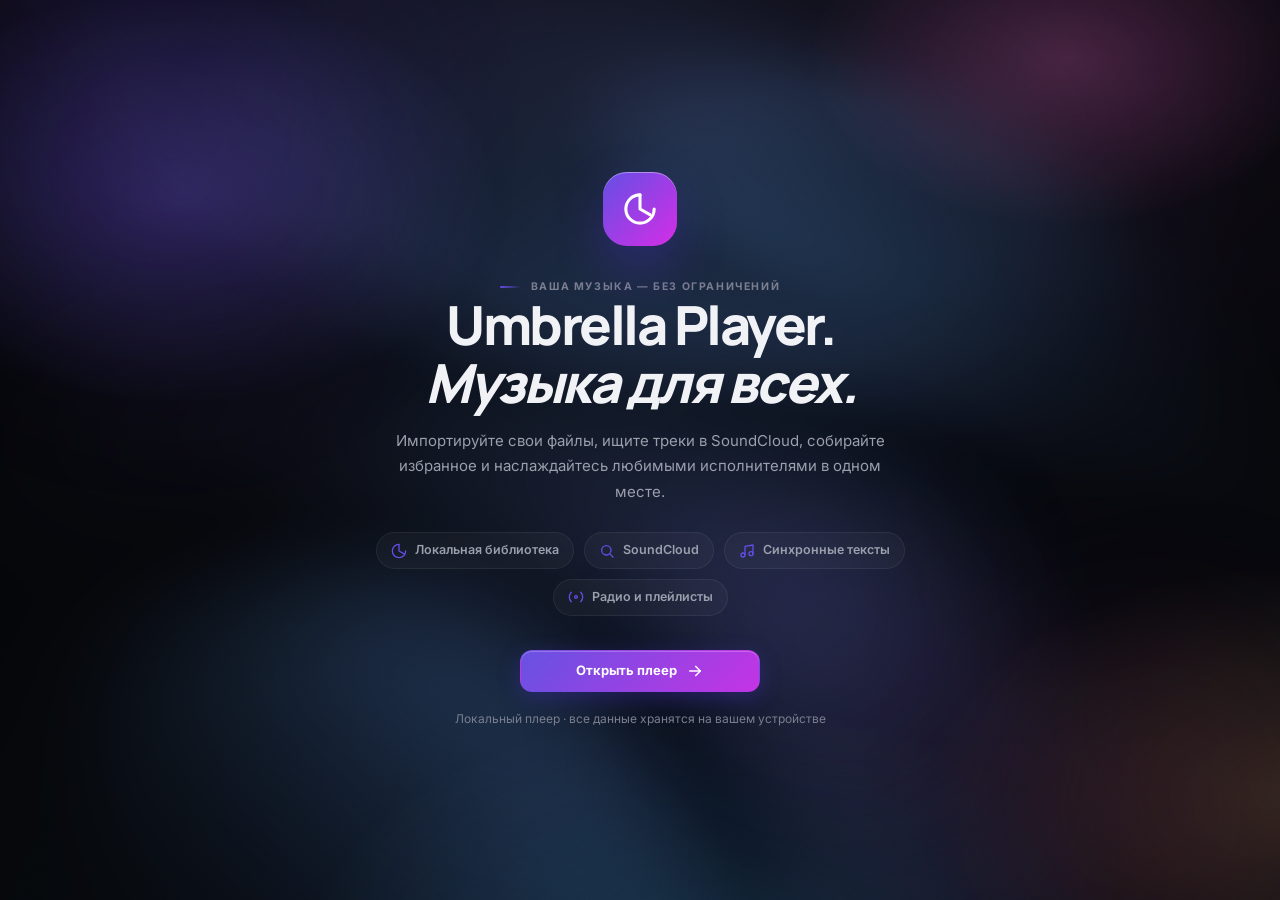
==== commit 7c173692: "add living-ui v1" ====
--- a/SOVAKOD/index.html
+++ b/SOVAKOD/index.html
@@ -596,6 +596,7 @@
   <!-- ===================== PLAYER BAR ===================== -->
   <div class="player-bar" id="playerBar" hidden>
     <canvas class="pb-led" id="pbLed" aria-hidden="true"></canvas>
+    <canvas class="pb-cover-waves" id="pbCoverWaves" aria-hidden="true"></canvas>
 
     <div class="pb-left">
       <button class="pb-cover" id="playerCover" aria-label="Развернуть плеер"></button>
@@ -672,7 +673,6 @@
 
     <div class="np-stage">
       <div class="np-art-wrap" id="npArtWrap">
-        <video class="np-video" id="npVideo" src="sewerslvt.mp4" muted loop playsinline preload="none" aria-hidden="true" disablepictureinpicture></video>
         <div class="np-art" id="npArt"></div>
         <div class="np-art-custom" id="npArtCustom" hidden></div>
         <div class="np-art-shine" aria-hidden="true"></div>
@@ -729,7 +729,7 @@
           <button class="np-btn small" id="npCoverBtn" aria-label="Обложка" title="Сменить обложку">
             <svg viewBox="0 0 24 24" width="18" height="18" fill="none" stroke="currentColor" stroke-width="2" stroke-linecap="round" stroke-linejoin="round" aria-hidden="true"><rect x="3" y="3" width="18" height="18" rx="3"/><circle cx="8.5" cy="8.5" r="1.5"/><path d="m21 15-5-5L5 21"/></svg>
           </button>
-          <input id="npCoverFile" type="file" accept="image/jpeg,image/png,image/gif,video/mp4,video/webm" hidden />
+          <input id="npCoverFile" type="file" accept="image/jpeg,image/png,image/gif" hidden />
 
           <div class="np-speed-popup np-cover-popup" id="npCoverPopup" hidden>
             <button id="npCoverReplace">Заменить…</button>
--- a/SOVAKOD/styles.css
+++ b/SOVAKOD/styles.css
@@ -1645,6 +1645,8 @@
 
 /* ---------- Player bar ---------- */
 .player-bar {
+  overflow: hidden;
+
   position: fixed;
   z-index: 25;
   left: 0; right: 0; bottom: 0;
@@ -2021,8 +2023,7 @@
   box-shadow: 0 44px 100px rgba(0, 0, 0, 0.6), 0 0 0 1px rgba(255, 255, 255, 0.06), 0 0 var(--np-cover-glow, 28px) hsla(var(--dyn-h), 78%, 62%, 0.2);
   transition: box-shadow 120ms ease-out, transform 120ms ease-out;
 }
-.np-video { position: absolute; inset: 0; width: 100%; height: 100%; object-fit: cover; opacity: 0.8; }
-.np-art { position: absolute; inset: 0; background: var(--cover, linear-gradient(135deg, hsl(var(--dyn-h), 65%, 45%), hsl(calc(var(--dyn-h) + 50), 65%, 32%))); mix-blend-mode: overlay; opacity: 0.6; }
+.np-art { position: absolute; inset: 0; background: var(--cover, linear-gradient(135deg, hsl(var(--dyn-h), 65%, 45%), hsl(calc(var(--dyn-h) + 50), 65%, 32%))); background-position: center; background-size: cover; background-repeat: no-repeat; opacity: 1; }
 .np-art-custom { position: absolute; inset: 0; }
 .np-art-custom img, .np-art-custom video { width: 100%; height: 100%; object-fit: cover; }
 .np-art-shine {
@@ -3915,3 +3916,346 @@
 /* Perf: low-fx mode kills backdrop blur + ambient canvas (weak GPUs) */
 body.low-fx #ambient{display:none!important}
 body.low-fx .sidebar,body.low-fx .player-bar,body.low-fx .modal-card,body.low-fx .toast,body.low-fx .stats article,body.low-fx .rec-close{backdrop-filter:none!important;-webkit-backdrop-filter:none!important}
+
+
+/* ============================================================
+   Umbrella Player — Living UI v1.2
+   Реактивный слой. Каждая группа эффектов включается своим классом
+   на <html>: lv-cover / lv-aura / lv-text / lv-micro / lv-depth /
+   lv-trail / lv-bg / lv-states / lv-cursor / lv-extras.
+   Классы ставит и снимает код в app2.js (раздел Living UI).
+   ============================================================ */
+
+:root {
+  --lv-bass: 0;
+  --lv-beat: 0;
+  --lv-energy: 0;
+  --lv-ring-in: 0;
+  --lv-ring-out: 0;
+  --lv-idle: 0;
+  --lv-pbcover: 1;
+}
+
+/* ---------- Глобальные слои ---------- */
+
+#lvFx {
+  position: fixed;
+  inset: 0;
+  z-index: 9990;
+  pointer-events: none;
+  display: block;
+}
+
+.lv-layer { position: fixed; inset: 0; pointer-events: none; z-index: 58; }
+.lv-vinyl #lvGrain, .lv-vinyl #lvAberration, .lv-vinyl #lvVignette { display: none; }
+
+#lvGrain {
+  background-image: url("noise.png");
+  background-repeat: repeat;
+  background-size: 180px 180px;
+  opacity: .05;
+  mix-blend-mode: overlay;
+  transition: opacity .5s linear;
+  z-index: 57;
+}
+
+#lvAberration {
+  z-index: 59;
+  opacity: 0;
+  mix-blend-mode: screen;
+  background:
+    linear-gradient(90deg, rgba(255, 40, 80, .38), transparent 16%),
+    linear-gradient(270deg, rgba(40, 160, 255, .38), transparent 16%),
+    linear-gradient(0deg, rgba(120, 60, 255, .2), transparent 14%);
+}
+
+#lvVignette {
+  z-index: 56;
+  opacity: 0;
+  background: radial-gradient(ellipse 120% 100% at 50% 50%, transparent 38%, rgba(0, 0, 0, .55) 100%);
+  transition: opacity .9s var(--ease, ease);
+}
+.lv-paused #lvVignette { opacity: 1; }
+
+#lvFlash {
+  z-index: 61;
+  opacity: 0;
+  background: radial-gradient(circle at 50% 78%, hsla(var(--dyn-h), 90%, 62%, .5), transparent 62%);
+}
+#lvFlash.on { animation: lvFlash 900ms cubic-bezier(.16, 1, .3, 1) forwards; }
+@keyframes lvFlash {
+  0% { opacity: 0; transform: scale(1.12); }
+  14% { opacity: .85; transform: scale(1); }
+  100% { opacity: 0; transform: scale(1.04); }
+}
+
+/* ---------- 1. Живая обложка ---------- */
+
+.lv-cover .pb-cover {
+  transform: scale(var(--lv-pbcover, 1));
+  transition: box-shadow .25s var(--ease, ease);
+}
+.lv-cover .pb-cover:hover { transform: scale(calc(var(--lv-pbcover, 1) * 1.06)); }
+
+.lv-cover .np-stage { perspective: 1400px; position: relative; }
+.lv-cover .np-art-wrap { will-change: transform, box-shadow; }
+.lv-cursor .np-art-wrap.lv-grab { cursor: grab; }
+.lv-cursor .np-art-wrap.lv-grabbing { cursor: grabbing; }
+
+.lv-states .np-art-wrap.lv-fadeout { animation: lvFadeOut 1.1s ease-in forwards; }
+@keyframes lvFadeOut {
+  from { filter: brightness(1); }
+  to { filter: brightness(.06) saturate(.2); }
+}
+
+/* ---------- 2. Энергетическое поле ---------- */
+
+#lvAuraBar {
+  position: fixed;
+  left: 10px; right: 10px;
+  bottom: 0;
+  height: var(--pb-h, 84px);
+  border-radius: 24px 24px 0 0;
+  pointer-events: none;
+  z-index: 24;
+  opacity: 0;
+  box-shadow:
+    0 0 calc(10px + var(--lv-ring-in) * 34px) hsla(var(--dyn-h), 92%, 62%, calc(.10 + var(--lv-ring-in) * .35)),
+    0 0 calc(30px + var(--lv-ring-out) * 90px) hsla(calc(var(--dyn-h) + 34), 88%, 58%, calc(.05 + var(--lv-ring-out) * .20));
+  border-top: 1px solid hsla(var(--dyn-h), 92%, 68%, calc(.12 + var(--lv-ring-in) * .5));
+  transition: opacity .8s var(--ease, ease);
+}
+#lvAuraNp {
+  position: absolute;
+  inset: -4% -3%;
+  border-radius: 42px;
+  pointer-events: none;
+  z-index: 0;
+  border: 1px solid hsla(var(--dyn-h), 92%, 70%, calc(.10 + var(--lv-ring-in) * .45));
+  box-shadow:
+    0 0 calc(18px + var(--lv-ring-in) * 60px) hsla(var(--dyn-h), 92%, 62%, calc(.10 + var(--lv-ring-in) * .32)),
+    0 0 calc(60px + var(--lv-ring-out) * 150px) hsla(calc(var(--dyn-h) + 40), 88%, 58%, calc(.04 + var(--lv-ring-out) * .16));
+  transform: scale(calc(1 + var(--lv-ring-out) * .02));
+  transition: opacity .8s var(--ease, ease);
+}
+.lv-paused #lvAuraBar { opacity: .35 !important; }
+.lv-paused #lvAuraNp { opacity: .35; }
+
+/* Живой текст удалён. */
+
+/* Микро-пульсации кнопок, времени и хвост прогресса удалены. */
+
+/* ---------- 5. Глубина ---------- */
+
+.lv-depth .dashboard { transition: filter .45s var(--ease, ease), transform .45s var(--ease, ease); }
+.lv-depth.lv-np .dashboard { filter: blur(16px) saturate(.9); transform: scale(.955); }
+
+.lv-depth .track-list { perspective: 1200px; }
+.lv-depth .track-row {
+  position: relative;
+  transform-style: preserve-3d;
+  transition: transform .28s var(--ease-out, ease), box-shadow .28s var(--ease, ease), background .2s ease;
+}
+.lv-depth .track-row:hover {
+  transform: translateZ(26px) translateY(-2px);
+  box-shadow: 0 18px 38px rgba(0, 0, 0, .45), 0 1px 0 rgba(255, 255, 255, .06) inset;
+}
+.lv-depth .track-row::after {
+  content: "";
+  position: absolute;
+  left: 8px; right: 8px; bottom: -14px;
+  height: 14px;
+  border-radius: 0 0 12px 12px;
+  background: linear-gradient(180deg, hsla(var(--dyn-h), 70%, 60%, .16), transparent);
+  opacity: 0;
+  transform: scaleY(.4);
+  transform-origin: top;
+  transition: opacity .28s var(--ease, ease), transform .28s var(--ease, ease);
+  pointer-events: none;
+}
+.lv-depth .track-row:hover::after { opacity: 1; transform: scaleY(1); }
+
+.lv-depth .lv-depth-grid > * {
+  transform: scale(calc(1 - var(--lv-far, 0) * .035)) translateY(calc(var(--lv-far, 0) * 6px));
+  filter: blur(calc(var(--lv-far, 0) * 1.6px));
+  opacity: calc(1 - var(--lv-far, 0) * .22);
+  transition: transform .5s var(--ease-out, ease), filter .5s linear, opacity .5s linear;
+}
+
+.lv-states .pb-progress.lv-burn i { animation: lvBurn 1.2s ease-in forwards; }
+@keyframes lvBurn {
+  0% { filter: brightness(1) saturate(1.6); }
+  55% { filter: brightness(2.2) saturate(2.4); }
+  100% { filter: brightness(.2) saturate(.2); opacity: .2; }
+}
+
+.lv-paused.lv-states .np-art-wrap { filter: saturate(.82) brightness(.92); }
+
+/* ---------- 10. Мини-эффекты ---------- */
+
+.lv-extras .pb-fav.lv-pop,
+.lv-extras .track-fav.lv-pop { animation: lvPop 460ms cubic-bezier(.34, 1.56, .64, 1); }
+@keyframes lvPop {
+  0% { transform: scale(1); }
+  35% { transform: scale(1.38); }
+  100% { transform: scale(1); }
+}
+
+.lv-contour { position: absolute; inset: -1px; border-radius: inherit; pointer-events: none; z-index: 3; }
+.lv-contour rect {
+  fill: none;
+  stroke: hsl(var(--dyn-h), 92%, 66%);
+  stroke-width: 1.6;
+  stroke-linecap: round;
+  filter: drop-shadow(0 0 6px hsla(var(--dyn-h), 95%, 62%, .7));
+}
+
+.lv-odo { display: inline-flex; overflow: hidden; vertical-align: baseline; }
+.lv-odo i { font-style: normal; display: inline-block; animation: lvOdo 420ms cubic-bezier(.16, 1, .3, 1) both; }
+@keyframes lvOdo {
+  0% { transform: translateY(.7em); opacity: 0; filter: blur(4px); }
+  100% { transform: none; opacity: 1; filter: none; }
+}
+
+/* ---------- Диагностика ---------- */
+
+#lvDebug {
+  position: fixed;
+  left: 12px;
+  top: 12px;
+  z-index: 100001;
+  padding: 10px 12px;
+  border-radius: 10px;
+  border: 1px solid hsla(var(--dyn-h), 70%, 65%, .35);
+  background: rgba(8, 8, 14, .88);
+  backdrop-filter: blur(10px);
+  font: 500 11px/1.55 ui-monospace, 'SF Mono', Menlo, Consolas, monospace;
+  color: #cfd3e4;
+  white-space: pre;
+  pointer-events: none;
+}
+#lvDebug b { color: hsl(var(--dyn-h), 85%, 72%); font-weight: 700; }
+#lvDebug .lv-meter {
+  display: block;
+  height: 4px;
+  margin-top: 5px;
+  border-radius: 3px;
+  background: linear-gradient(90deg, hsl(var(--dyn-h), 90%, 62%), hsl(calc(var(--dyn-h) + 50), 90%, 66%));
+  transition: width .06s linear;
+}
+
+/* ---------- Настройки: живой интерфейс ---------- */
+
+.lv-settings-note {
+  margin: -2px 0 12px;
+  color: var(--text-3);
+  font-size: 12px;
+  line-height: 1.5;
+}
+.lv-settings-note b { color: var(--text-2); font-weight: 600; }
+
+/* ---------- Стартовая заставка (внутри launch-view) ---------- */
+
+.launch-view.boot-run { background: #000; }
+#bootCanvas {
+  position: absolute;
+  inset: 0;
+  width: 100%;
+  height: 100%;
+  display: block;
+  pointer-events: none;
+  z-index: 0;
+  opacity: 1;
+  transition: opacity 1.1s ease;
+}
+#bootCanvas.boot-fade { opacity: 0; }
+
+.launch-view.boot-run .launch-orbs,
+.launch-view.boot-run .launch-inner { opacity: 0; }
+.launch-view.boot-run .launch-inner > * { animation: none !important; }
+
+.launch-view.boot-lit .launch-orbs { opacity: 1; transition: opacity 1.4s ease; }
+.launch-view.boot-lit .launch-inner {
+  opacity: 1;
+  animation: bootRise 1s cubic-bezier(.16, 1, .3, 1) both;
+}
+@keyframes bootRise {
+  0% { opacity: 0; transform: translateY(14px) scale(.985); filter: blur(10px); }
+  100% { opacity: 1; transform: none; filter: blur(0); }
+}
+
+.boot-word {
+  position: absolute;
+  left: 50%;
+  top: 50%;
+  transform: translate(-50%, -50%);
+  z-index: 1;
+  text-align: center;
+  color: #fff;
+  pointer-events: none;
+  opacity: 1;
+  transition: opacity .8s ease, transform .9s cubic-bezier(.16, 1, .3, 1), filter .8s ease;
+}
+.boot-word.boot-gone { opacity: 0; transform: translate(-50%, -54%) scale(1.03); filter: blur(8px); }
+.boot-word b {
+  display: block;
+  font: 300 clamp(24px, 5vw, 58px)/1 var(--font-display, sans-serif);
+  letter-spacing: .42em;
+  text-indent: .42em;
+  white-space: nowrap;
+}
+.boot-word b i {
+  font-style: normal;
+  display: inline-block;
+  opacity: 0;
+  animation: bootChar 900ms cubic-bezier(.16, 1, .3, 1) both;
+}
+@keyframes bootChar {
+  0% { opacity: 0; transform: translateY(6px) scale(1.14); filter: blur(8px); }
+  100% { opacity: 1; transform: none; filter: blur(0); }
+}
+.boot-word small {
+  display: block;
+  margin-top: 15px;
+  font: 500 clamp(9px, 1.1vw, 12px)/1 var(--font-body, sans-serif);
+  letter-spacing: .58em;
+  text-indent: .58em;
+  color: rgba(255, 255, 255, .42);
+  animation: bootSub 1.2s ease 420ms both;
+}
+@keyframes bootSub {
+  from { opacity: 0; letter-spacing: .3em; }
+  to { opacity: 1; letter-spacing: .58em; }
+}
+
+@media (prefers-reduced-motion: reduce) {
+  .boot-word b i { animation: none !important; }
+  .lv-depth .track-row:hover { transform: none; }
+  #lvFx, #lvGrain, #lvAberration { display: none; }
+}
+
+/* Beat waves emitted from the mini cover */
+.pb-cover-waves {
+  position: absolute;
+  inset: 0;
+  width: 100%;
+  height: 100%;
+  pointer-events: none;
+  z-index: 0;
+  opacity: .92;
+  mix-blend-mode: screen;
+}
+.player-bar > *:not(.pb-cover-waves):not(.pb-led) { position: relative; z-index: 2; }
+.player-bar .pb-cover-waves { z-index: 1; }
+
+/* Startup animation stays on the same launch surface; no black-to-new-screen flash. */
+.launch-view.boot-run { background: var(--surface-0, #08090d); }
+#bootCanvas { background: transparent; }
+.launch-view.boot-run .launch-orbs { opacity: .18; }
+.launch-view.boot-lit .launch-orbs { opacity: 1; }
+
+.lv-sensitivity { margin-top: 14px; padding-top: 14px; border-top: 1px solid rgba(255,255,255,.07); }
+.lv-range-row { display:grid; grid-template-columns: minmax(0,1fr) auto; gap:10px 14px; align-items:center; margin-top:10px; }
+.lv-range-row label { font-size:12px; color:var(--text-2); }
+.lv-range-row output { min-width:48px; text-align:right; font:600 12px ui-monospace,monospace; color:var(--text-1); }
+.lv-range-row input[type=range] { grid-column:1 / -1; width:100%; accent-color:hsl(var(--dyn-h),85%,62%); }
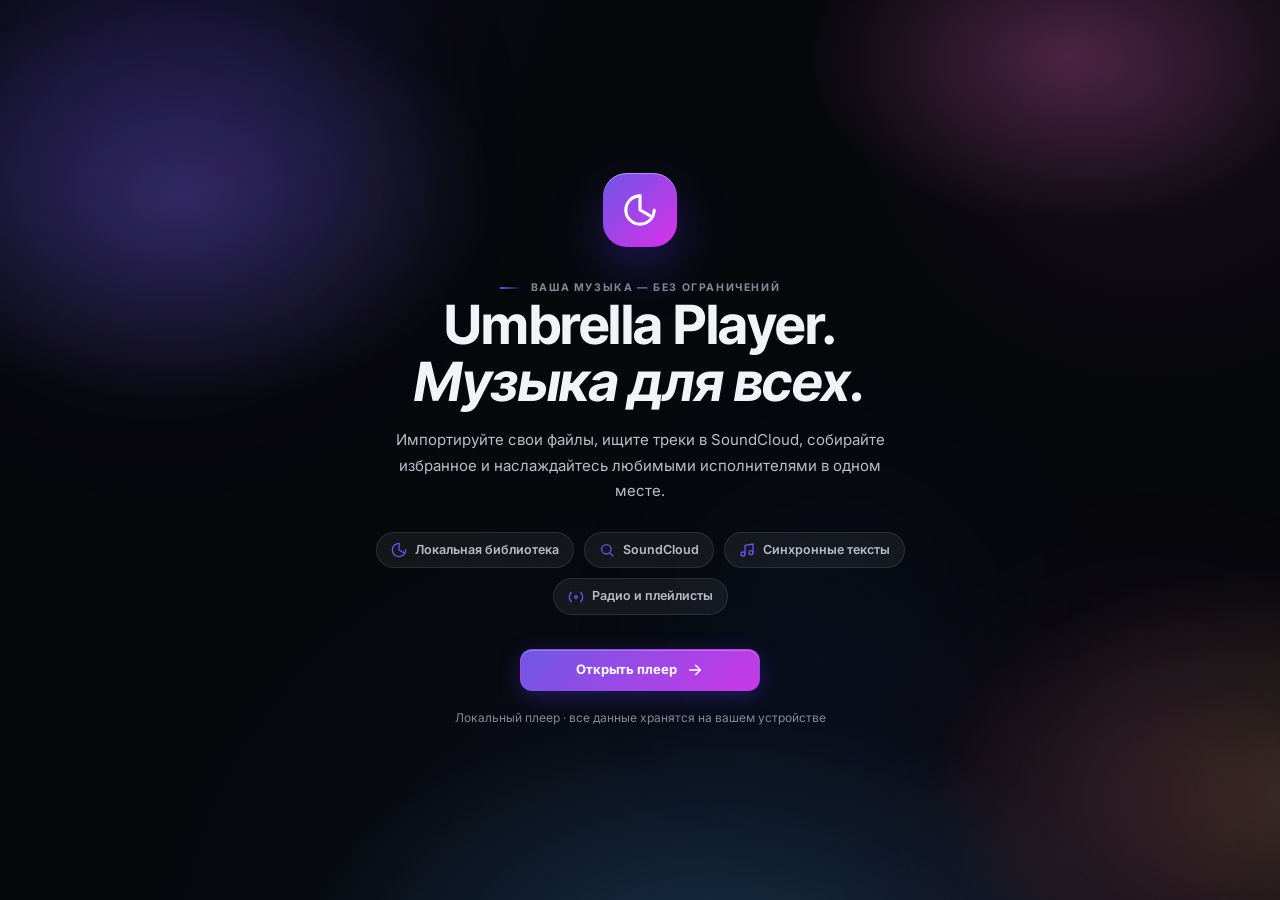
==== commit ea1cc80d: "fix" ====
--- a/SOVAKOD/index.html
+++ b/SOVAKOD/index.html
@@ -7,8 +7,8 @@
   <title>Umbrella Player</title>
   <link rel="preconnect" href="https://fonts.googleapis.com" />
   <link rel="preconnect" href="https://fonts.gstatic.com" crossorigin />
-  <link href="https://fonts.googleapis.com/css2?family=Inter:wght@400;500;600;700&family=Manrope:wght@500;600;700;800&display=swap" rel="stylesheet" />
-  <link rel="stylesheet" href="styles.css?v=8" />
+  <link href="https://fonts.googleapis.com/css2?family=Inter:wght@400;500;600;700&family=Inter+Tight:wght@200;300;500;600;700;800&display=swap" rel="stylesheet" />
+  <link rel="stylesheet" href="styles.css?v=9" />
 </head>
 <body>
   <a class="skip-link" href="#content">Перейти к содержимому</a>
@@ -123,6 +123,19 @@
             <svg viewBox="0 0 24 24" width="18" height="18" fill="none" stroke="currentColor" stroke-width="2.2" stroke-linecap="round" stroke-linejoin="round" aria-hidden="true"><path d="M5 12h14"/><path d="m13 6 6 6-6 6"/></svg>
           </button>
           <div class="launch-hint">Локальный плеер · все данные хранятся на вашем устройстве</div>
+        </div>
+
+        <!-- ── Экран входа: кто слушает? (как выбор пользователя в PS5) ── -->
+        <div class="account-view" id="accountView" hidden>
+          <div class="account-particles" id="accountParticles" aria-hidden="true"></div>
+          <div class="account-vignette" aria-hidden="true"></div>
+          <div class="account-inner">
+            <p class="account-eyebrow">Umbrella Player</p>
+            <h2 class="account-title">Кто слушает?</h2>
+            <div class="account-row" id="accountRow" role="listbox" aria-label="Выбор профиля" tabindex="0"></div>
+            <p class="account-hint" id="accountHint">← → — выбор · Enter — войти</p>
+            <p class="account-ver" id="accountVer"></p>
+          </div>
         </div>
       </section>
 
@@ -328,10 +341,6 @@
               <svg viewBox="0 0 24 24" width="16" height="16" fill="none" stroke="currentColor" stroke-width="1.8" stroke-linecap="round" stroke-linejoin="round" aria-hidden="true"><path d="M4 15v2"/><path d="M7 13v4"/><path d="M10 11v6"/><path d="M13 9v8"/><path d="M16 10v7"/><path d="M18 12c1.5 0 2.8 1.3 2.8 2.9 0 1.6-1.3 2.9-2.8 2.9H6"/></svg>
               SoundCloud
             </button>
-            <button class="search-tab" data-source="zvuk" role="tab" title="Звук — 128kbps без подписки, FLAC с подпиской">
-              <svg viewBox="0 0 24 24" width="16" height="16" fill="none" stroke="currentColor" stroke-width="2" stroke-linecap="round" stroke-linejoin="round" aria-hidden="true"><path d="M9 18V5l12-2v13"/><circle cx="6" cy="18" r="3"/><circle cx="18" cy="16" r="3"/></svg>
-              Zvuk
-            </button>
             <button class="search-tab" data-source="albums" role="tab">
               <svg viewBox="0 0 24 24" width="16" height="16" fill="none" stroke="currentColor" stroke-width="2" stroke-linecap="round" stroke-linejoin="round" aria-hidden="true"><path d="M21 15V6"/><path d="M18.5 18a2.5 2.5 0 1 0 0-5 2.5 2.5 0 0 0 0 5z"/><path d="M12 12H3"/><path d="M16 6H3"/><path d="M12 18H3"/></svg>
               Альбомы
@@ -354,6 +363,16 @@
             </div>
           </div>
           <div class="source-library" id="scLibrary" hidden></div>
+          <div class="sc-auth-banner" id="scAuthBanner" hidden>
+            <div class="sc-auth-text">
+              <b>SoundCloud требует вход</b>
+              <small id="scAuthBannerText">Анонимный доступ закрыт. Войдите бесплатным аккаунтом — ключи подхватим сами.</small>
+            </div>
+            <div class="sc-auth-actions">
+              <button class="btn btn-primary btn-sm" id="scLoginBtn" type="button">Войти через SoundCloud</button>
+              <button class="btn btn-ghost btn-sm" id="scLoginDoneBtn" type="button">Я вошёл — продолжить</button>
+            </div>
+          </div>
           <div class="empty-search" id="searchEmpty">
             <div class="empty-illu" aria-hidden="true">
               <svg viewBox="0 0 24 24" width="52" height="52" fill="none" stroke="currentColor" stroke-width="1.4" stroke-linecap="round" stroke-linejoin="round" aria-hidden="true"><circle cx="11" cy="11" r="7"/><path d="m21 21-4.3-4.3"/><path d="M8 11h6"/><path d="M11 8v6"/></svg>
@@ -424,6 +443,15 @@
                 <div><b>Офлайн-загрузки</b><p>Хранить скачанные треки в кэше приложения</p></div>
                 <button class="toggle on" id="setOffline" aria-label="Офлайн" role="switch" aria-checked="true"></button>
               </div>
+            </div>
+
+            <div class="settings-group">
+              <h3>SoundCloud</h3>
+              <div class="setting-row">
+                <div><b>Доступ к сервису</b><p id="scTokenStatus">Проверка…</p></div>
+                <span class="status-dot" id="scTokenDot"><i></i></span>
+              </div>
+              <p class="settings-hint">Зелёный — поиск, стрим и загрузки работают. Красный — откройте Поиск: вход выполняется там автоматически через браузер.</p>
             </div>
 
             <div class="settings-group">
--- a/SOVAKOD/styles.css
+++ b/SOVAKOD/styles.css
@@ -22,6 +22,20 @@
   --violet: #8b5cf6;
   --blue: #4f8cff;
 
+  /* Apple library contract (hybrid): действия/ссылки/фокус — Apple Blue,
+     живой --dyn-h остаётся только для ambient/свечения обложки. */
+  --apple-blue: #0071e3;
+  --apple-blue-hover: #0077ed;
+  --apple-blue-bright: #2997ff;
+  --apple-link: #0066cc;
+  --apple-ink: #1d1d1f;
+  --apple-gray-2: #6e6e73;
+  --apple-border-soft: #d2d2d7;
+  --apple-border-strong: #86868b;
+  --apple-gray-surface: #f5f5f7;
+  --apple-graphite-a: #272729;
+  --apple-graphite-b: #262629;
+
   --dyn-h: 250;
   --dyn-accent: hsl(var(--dyn-h), 78%, 62%);
   --dyn-accent-2: hsl(calc(var(--dyn-h) + 40), 80%, 58%);
@@ -47,7 +61,7 @@
   --sidebar-w: 192px;
   --pb-h: 84px;
   --font-body: 'Inter', system-ui, -apple-system, 'Segoe UI', sans-serif;
-  --font-display: 'Manrope', var(--font-body);
+  --font-display: 'Inter Tight', 'Inter', system-ui, -apple-system, 'Segoe UI', sans-serif;
 }
 
 /* ---------- Reset ---------- */
@@ -327,6 +341,9 @@
 .launch-btn {
   min-width: 240px;
   margin: 0 auto;
+  border-radius: 980px;
+  min-height: 48px;
+  padding: 0 28px;
   animation: riseIn 0.7s 0.32s var(--ease) both, breathe 4s ease-in-out 1s infinite;
 }
 .launch-hint { margin-top: 18px; color: var(--text-3); font-size: 12px; animation: riseIn 0.7s 0.4s var(--ease) both; }
@@ -353,7 +370,7 @@
   gap: 24px;
   margin-bottom: 26px;
 }
-.dash-header h1 { margin: 0 0 7px; font: 800 clamp(28px, 3.1vw, 38px)/1.05 var(--font-display); letter-spacing: -1.4px; }
+.dash-header h1 { margin: 0 0 7px; font: 700 clamp(28px, 3.1vw, 38px)/1.08 var(--font-display); letter-spacing: -0.3px; }
 .dash-header p { margin: 0; color: var(--text-3); font-size: 13px; }
 .dash-actions { display: flex; gap: 10px; align-items: center; padding-top: 4px; }
 .dash-actions .btn { min-height: 38px; padding: 0 16px; font-size: 12.5px; border-radius: 10px; }
@@ -435,7 +452,7 @@
   background: var(--panel);
   backdrop-filter: blur(14px) saturate(1.3);
   -webkit-backdrop-filter: blur(14px) saturate(1.3);
-  transition: border-color 0.25s var(--ease), transform 0.25s var(--ease), box-shadow 0.25s var(--ease);
+  transition: border-color 0.3s var(--ease-out), transform 0.32s var(--ease-out), box-shadow 0.3s var(--ease-out);
 }
 .stat-body { display: flex; flex-direction: column; min-width: 0; }
 .stats article::before {
@@ -448,7 +465,7 @@
   transition: opacity 0.3s var(--ease);
   pointer-events: none;
 }
-.stats article:hover { transform: translateY(-3px); border-color: var(--line-strong); box-shadow: var(--shadow-md); }
+.stats article:hover { transform: scale(1.03); border-color: var(--line-strong); box-shadow: var(--shadow-md); }
 .stats article:hover::before { opacity: 1; }
 .stat-ico {
   width: 40px; height: 40px;
@@ -639,7 +656,7 @@
   cursor: pointer;
   transition: border-color 0.25s var(--ease), box-shadow 0.25s var(--ease), transform 0.25s var(--ease), background 0.25s var(--ease);
 }
-.playlist-card.hero:hover { transform: translateY(-2px); border-color: var(--line-strong); background: rgba(255, 255, 255, 0.04); box-shadow: var(--shadow-md); }
+.playlist-card.hero:hover { transform: scale(1.03); border-color: var(--line-strong); background: rgba(255, 255, 255, 0.04); box-shadow: var(--shadow-md); }
 .hero-art {
   position: relative;
   overflow: hidden;
@@ -695,7 +712,7 @@
   cursor: pointer;
   transition: border-color 0.25s var(--ease), box-shadow 0.25s var(--ease), transform 0.25s var(--ease);
 }
-.playlist-card:hover { transform: translateY(-2px); border-color: var(--line-strong); box-shadow: var(--shadow-md); will-change: transform; }
+.playlist-card:hover { transform: scale(1.04); border-color: var(--line-strong); box-shadow: var(--shadow-md); }
 .playlist-art {
   position: absolute;
   inset: 0;
@@ -799,7 +816,7 @@
   background: transparent;
   transition: transform 0.25s var(--spring);
 }
-.artist-bubble:hover { transform: translateY(-3px); }
+.artist-bubble:hover { transform: scale(1.05); }
 .artist-ava {
   position: relative;
   width: 100%;
@@ -837,7 +854,7 @@
   cursor: pointer;
   transition: border-color 0.2s var(--ease), background 0.2s var(--ease), transform 0.18s var(--spring);
 }
-.recent-item:hover { border-color: hsla(var(--dyn-h), 70%, 60%, 0.35); background: hsla(var(--dyn-h), 70%, 60%, 0.07); transform: translateY(-1px); }
+.recent-item:hover { border-color: hsla(var(--dyn-h), 70%, 60%, 0.35); background: hsla(var(--dyn-h), 70%, 60%, 0.07); transform: scale(1.03); }
 .recent-ico {
   flex: 0 0 auto;
   display: grid; place-items: center;
@@ -888,7 +905,8 @@
   border-bottom: 1px solid rgba(255, 255, 255, 0.05);
   font-size: 13px;
   position: relative;
-  transition: background 0.2s var(--ease);
+  transform-origin: 50% 50%;
+  transition: background 0.2s var(--ease), transform 0.32s var(--ease-out), border-color 0.25s var(--ease), box-shadow 0.3s var(--ease);
   cursor: pointer;
 }
 .track-row:last-child { border-bottom: 0; }
@@ -903,7 +921,7 @@
   transform: scaleY(0.3);
   transition: opacity 0.25s var(--ease), transform 0.25s var(--ease);
 }
-.track-row:hover { background: rgba(255, 255, 255, 0.035); }
+.track-row:hover { background: rgba(255, 255, 255, 0.035); transform: scale(1.02); z-index: 2; }
 .track-row:hover::before, .track-row.playing::before { opacity: 1; transform: scaleY(1); }
 .track-row.playing {
   background: linear-gradient(90deg, hsla(var(--dyn-h), 75%, 60%, 0.1), transparent 70%);
@@ -1044,7 +1062,7 @@
 /* ---------- Search ---------- */
 .search-tabs {
   display: grid;
-  grid-template-columns: repeat(4, 1fr);
+  grid-template-columns: repeat(2, 1fr);
   gap: 6px;
   margin-bottom: 16px;
   padding: 6px;
@@ -1147,7 +1165,7 @@
   cursor: pointer;
   transition: transform 0.25s var(--spring), border-color 0.25s var(--ease), box-shadow 0.25s var(--ease);
 }
-.album-card:hover { transform: translateY(-5px); border-color: hsla(var(--dyn-h), 75%, 65%, 0.35); box-shadow: var(--shadow-lg); }
+.album-card:hover { transform: scale(1.04); border-color: hsla(var(--dyn-h), 75%, 65%, 0.35); box-shadow: var(--shadow-lg); }
 .album-card img {
   width: 100%; aspect-ratio: 1;
   object-fit: cover;
@@ -1598,6 +1616,21 @@
 .setting-row b { font-size: 13.5px; }
 .setting-row p { margin: 3px 0 0; color: var(--text-3); font-size: 12px; max-width: 420px; }
 .settings-actions { display: flex; gap: 12px; padding: 22px 24px; flex-wrap: wrap; }
+.status-dot.off { color: var(--text-3); }
+.status-dot.off i { background: var(--danger); box-shadow: 0 0 10px var(--danger); animation: none; }
+.sc-token-row { gap: 10px; flex-wrap: wrap; }
+.sc-token-row input {
+  flex: 1 1 180px;
+  min-width: 0;
+  min-height: 38px;
+  padding: 0 14px;
+  border: 1px solid var(--line-strong);
+  border-radius: 10px;
+  background: rgba(255, 255, 255, 0.04);
+  color: var(--text-1);
+  font-size: 13px;
+}
+.sc-token-row input:focus { border-color: hsla(var(--dyn-h), 80%, 65%, 0.5); box-shadow: 0 0 0 3px hsla(var(--dyn-h), 80%, 60%, 0.14); outline: none; }
 
 /* Toggle */
 .toggle {
@@ -1714,9 +1747,11 @@
   flex: 0 0 auto;
   width: 48px; height: 48px;
   border-radius: 10px;
+  overflow: hidden;
+  background: var(--cover, linear-gradient(135deg, hsl(var(--dyn-h), 60%, 45%), hsl(calc(var(--dyn-h) + 50), 65%, 35%)));
   background-size: cover;
   background-position: center;
-  background: var(--cover, linear-gradient(135deg, hsl(var(--dyn-h), 60%, 45%), hsl(calc(var(--dyn-h) + 50), 65%, 35%)));
+  background-repeat: no-repeat;
   box-shadow: var(--shadow-sm), inset 0 1px 0 rgba(255, 255, 255, 0.14);
   cursor: pointer;
   transition: transform 0.25s var(--spring), box-shadow 0.25s var(--ease);
@@ -1865,128 +1900,15 @@
   overflow: hidden;
 }
 
-.ps5-particle {
-  position: absolute;
-  width: 2px;
-  height: 2px;
-  border-radius: 50%;
-  background: rgba(255, 255, 255, 0.5);
-  box-shadow: 0 0 3px rgba(255, 255, 255, 0.4);
-  pointer-events: none;
-  will-change: transform, opacity;
-}
-
-.ps5-pause-particle {
-  position: absolute;
-  width: 4px;
-  height: 4px;
-  border-radius: 50%;
-  background: rgba(255, 255, 255, 0.95);
-  box-shadow: 0 0 7px rgba(255, 255, 255, 0.95), 0 0 18px hsla(var(--dyn-h), 85%, 72%, 0.75);
-  pointer-events: none;
-  z-index: 1;
-  will-change: transform, opacity;
-}
-
-/* Частицы плавают по экрану (не исчезают) */
-@keyframes particleDrift {
-  0% {
-    transform: translate(0, 0);
-    opacity: 0;
-  }
-  5% {
-    opacity: 0.6;
-  }
-  95% {
-    opacity: 0.5;
-  }
-  100% {
-    transform: translate(var(--dx), var(--dy));
-    opacity: 0.6;
-  }
-}
-
-/* Разлет при открытии плеера */
-@keyframes particleBurst {
-  0% {
-    transform: translate(0, 0) scale(0);
-    opacity: 0;
-  }
-  20% {
-    opacity: 0.8;
-  }
-  100% {
-    transform: translate(var(--tx), var(--ty)) scale(0.3);
-    opacity: 0;
-  }
-}
-
-/* Сборка в центр при закрытии */
-@keyframes particleGather {
-  0% {
-    transform: translate(var(--tx), var(--ty)) scale(1);
-    opacity: 0.6;
-  }
-  100% {
-    transform: translate(0, 0) scale(0);
-    opacity: 0;
-  }
-}
-
-/* Сборка в кнопку при паузе (частицы остаются видимыми) */
-@keyframes particleGatherButton {
-  0% {
-    opacity: 0.6;
-  }
-  100% {
-    transform: translate(var(--tx), var(--ty)) scale(0.5);
-    opacity: 0.8;
-  }
-}
-
-/* Разлет из кнопки при play */
-@keyframes particleScatterButton {
-  0% {
-    transform: translate(var(--tx), var(--ty)) scale(0.5);
-    opacity: 0.8;
-  }
-  100% {
-    transform: translate(0, 0) scale(1);
-    opacity: 0.6;
-  }
-}
-
-/* "Божественное свечение" из левого верхнего угла на обложку */
-.ps5-god-rays {
-  position: absolute;
-  top: 0;
-  left: 0;
+.ps5-canvas {
+  position: absolute;
+  inset: 0;
   width: 100%;
   height: 100%;
   pointer-events: none;
-  overflow: hidden;
-}
-
-.ps5-light-ray {
-  position: absolute;
-  top: 0;
-  left: 0;
-  background: linear-gradient(
-    90deg,
-    rgba(255, 255, 255, 0.34) 0%,
-    rgba(255, 255, 255, 0.13) 42%,
-    transparent 100%
-  );
-  transform-origin: 0 0;
-  pointer-events: none;
-  filter: blur(5px);
-  animation: rayDrift var(--ray-duration, 7s) ease-in-out infinite alternate;
-}
-
-@keyframes rayDrift {
-  from { transform: rotate(calc(var(--ray-angle) - 2.4deg)) translateX(-10px); opacity: var(--ray-opacity, .3); }
-  to { transform: rotate(calc(var(--ray-angle) + 2.4deg)) translateX(14px); opacity: calc(var(--ray-opacity, .3) + .16); }
-}
+  z-index: 2;
+}
+
 .np-close {
   position: absolute;
   top: 24px; left: 28px;
@@ -2023,7 +1945,8 @@
   box-shadow: 0 44px 100px rgba(0, 0, 0, 0.6), 0 0 0 1px rgba(255, 255, 255, 0.06), 0 0 var(--np-cover-glow, 28px) hsla(var(--dyn-h), 78%, 62%, 0.2);
   transition: box-shadow 120ms ease-out, transform 120ms ease-out;
 }
-.np-art { position: absolute; inset: 0; background: var(--cover, linear-gradient(135deg, hsl(var(--dyn-h), 65%, 45%), hsl(calc(var(--dyn-h) + 50), 65%, 32%))); background-position: center; background-size: cover; background-repeat: no-repeat; opacity: 1; }
+.np-art { position: absolute; inset: 0; background: var(--cover, linear-gradient(135deg, hsl(var(--dyn-h), 65%, 45%), hsl(calc(var(--dyn-h) + 50), 65%, 32%))); background-position: center; background-size: cover; background-repeat: no-repeat; opacity: 1; overflow: hidden; }
+.np-art-wrap, .np-art-custom { overflow: hidden; }
 .np-art-custom { position: absolute; inset: 0; }
 .np-art-custom img, .np-art-custom video { width: 100%; height: 100%; object-fit: cover; }
 .np-art-shine {
@@ -3836,6 +3759,192 @@
   .track-row .track-fav{opacity:1!important;transform:none!important}
 }
 
+/* === Экран входа: выбор профиля как в PS5 ===
+   Живые частицы переиспользуют движок большого плеера (ps5Engine),
+   плитки входят каскадом, фокус — ровный scale + неоновое кольцо. */
+.launch-view.account-mode { background: #000; }
+.launch-view.account-mode .launch-inner,
+.launch-view.account-mode .launch-orbs { display: none !important; }
+.account-view {
+  position: absolute;
+  inset: 0;
+  z-index: 2;
+  display: grid;
+  place-items: center;
+  padding: 40px 24px;
+  overflow: hidden;
+}
+.account-particles { position: absolute; inset: 0; pointer-events: none; }
+.account-particles .ps5-canvas { opacity: 0.9; }
+.account-vignette {
+  position: absolute;
+  inset: 0;
+  pointer-events: none;
+  background: radial-gradient(90% 75% at 50% 42%, transparent 40%, rgba(0, 0, 0, 0.55) 100%);
+}
+.account-inner { position: relative; z-index: 1; text-align: center; max-width: 760px; width: 100%; }
+.account-eyebrow {
+  margin: 0 0 10px;
+  color: rgba(255, 255, 255, 0.45);
+  font-size: 11px;
+  font-weight: 700;
+  letter-spacing: 4px;
+  text-transform: uppercase;
+  animation: accountIn 0.7s var(--ease-out) both;
+}
+.account-title {
+  margin: 0 0 38px;
+  color: #fff;
+  font: 300 clamp(30px, 4.4vw, 46px)/1.1 var(--font-display);
+  letter-spacing: 0.5px;
+  animation: accountIn 0.7s 0.08s var(--ease-out) both;
+}
+.account-row {
+  display: flex;
+  justify-content: center;
+  align-items: flex-start;
+  gap: clamp(18px, 4vw, 44px);
+  flex-wrap: wrap;
+  outline: none;
+}
+.account-tile {
+  position: relative;
+  display: flex;
+  flex-direction: column;
+  align-items: center;
+  gap: 14px;
+  padding: 10px 14px 6px;
+  border-radius: 20px;
+  cursor: pointer;
+  opacity: 1;
+  animation: accountTileIn 0.6s var(--ease-out) both;
+  transition: transform 0.32s var(--ease-out), opacity 0.3s var(--ease), filter 0.3s var(--ease);
+}
+.account-row:hover .account-tile:not(:hover):not(:focus-visible) { opacity: 0.55; }
+.account-tile:hover, .account-tile:focus-visible {
+  opacity: 1;
+  transform: scale(1.1);
+  outline: none;
+}
+.account-tile:focus-visible .account-ava { box-shadow: 0 0 0 3px #000, 0 0 0 5px #fff, 0 0 34px hsla(var(--dyn-h), 90%, 65%, 0.65); }
+.account-ava {
+  position: relative;
+  width: clamp(84px, 11vw, 116px);
+  height: clamp(84px, 11vw, 116px);
+  border-radius: 50%;
+  display: grid;
+  place-items: center;
+  overflow: hidden;
+  color: #fff;
+  background: linear-gradient(135deg, hsl(var(--dyn-h), 70%, 55%), hsl(calc(var(--dyn-h) + 50), 75%, 42%));
+  box-shadow: 0 14px 40px rgba(0, 0, 0, 0.55), inset 0 1px 0 rgba(255, 255, 255, 0.3);
+  transition: box-shadow 0.32s var(--ease-out), transform 0.32s var(--ease-out);
+}
+.account-tile:hover .account-ava, .account-tile:focus-visible .account-ava {
+  box-shadow: 0 18px 50px rgba(0, 0, 0, 0.6), 0 0 34px hsla(var(--dyn-h), 90%, 65%, 0.65), inset 0 1px 0 rgba(255, 255, 255, 0.35);
+}
+.account-ava img { width: 100%; height: 100%; object-fit: cover; }
+.account-ava .ava-letter { font: 700 34px var(--font-display); }
+.account-ava.guest-ava { background: linear-gradient(135deg, #2a2d3a, #101218); border: 1px solid rgba(255, 255, 255, 0.16); }
+.account-ava.add-ava {
+  background: transparent;
+  border: 1.5px dashed rgba(255, 255, 255, 0.35);
+  color: rgba(255, 255, 255, 0.75);
+  box-shadow: none;
+}
+.account-nick { color: #fff; font-size: 14.5px; font-weight: 600; max-width: 130px; overflow: hidden; text-overflow: ellipsis; white-space: nowrap; }
+.account-sub { margin-top: -10px; color: rgba(255, 255, 255, 0.45); font-size: 11.5px; }
+.account-dot { width: 8px; height: 8px; border-radius: 50%; background: var(--success); box-shadow: 0 0 10px var(--success); }
+.account-dot.off { background: var(--danger); box-shadow: 0 0 10px var(--danger); }
+.account-dot.unknown { background: #ffb454; box-shadow: 0 0 10px #ffb454; animation: accountDotPulse 1.6s ease-in-out infinite; }
+@keyframes accountDotPulse { 0%, 100% { opacity: 1; } 50% { opacity: 0.35; } }
+.account-del {
+  position: absolute;
+  top: 2px;
+  right: 6px;
+  width: 24px; height: 24px;
+  display: grid; place-items: center;
+  border-radius: 50%;
+  background: rgba(10, 10, 14, 0.8);
+  border: 1px solid rgba(255, 255, 255, 0.2);
+  color: rgba(255, 255, 255, 0.7);
+  font-size: 13px;
+  line-height: 1;
+  opacity: 0;
+  cursor: pointer;
+  transition: opacity 0.2s var(--ease), transform 0.2s var(--ease);
+}
+.account-tile:hover .account-del, .account-tile:focus-within .account-del { opacity: 1; }
+.account-del:hover { transform: scale(1.15); color: #fff; border-color: var(--danger); }
+.account-hint { margin: 34px 0 0; color: rgba(255, 255, 255, 0.4); font-size: 12px; animation: accountIn 0.7s 0.3s var(--ease-out) both; }
+.account-ver { margin: 10px 0 0; color: rgba(255, 255, 255, 0.28); font-size: 11px; letter-spacing: 0.4px; }
+.launch-view.account-enter .account-view { transition: opacity 0.35s ease, filter 0.35s ease; opacity: 0; filter: blur(8px); }
+@keyframes accountIn { from { opacity: 0; transform: translateY(16px); filter: blur(6px); } }
+@keyframes accountTileIn { from { opacity: 0; transform: translateY(22px) scale(0.9); } }
+@media (prefers-reduced-motion: reduce) {
+  .account-tile, .account-eyebrow, .account-title, .account-hint { animation: none !important; opacity: 1 !important; }
+  .account-dot.unknown { animation: none; }
+}
+@media (max-width: 560px) {
+  .account-title { margin-bottom: 26px; }
+  .account-hint { display: none; }
+}
+
+/* === Search/favorites spotlight: всё читаемо, соседи приглушены, активный светится === */
+@media (hover: hover) and (pointer: fine) {
+  #searchResults .track-row, #favoritesList .track-row {
+    transition: opacity .25s var(--ease), border-color .25s var(--ease),
+      box-shadow .3s var(--ease-out), background .2s ease, transform .32s var(--ease-out);
+  }
+  /* Соседи — только димминг без блюра: список остаётся читаемым */
+  #searchResults:hover .track-row:not(:hover):not(.playing),
+  #favoritesList:hover .track-row:not(:hover):not(.playing) {
+    opacity: .5;
+  }
+  #searchResults .track-row:hover, #favoritesList .track-row:hover {
+    opacity: 1;
+    border-color: hsla(var(--dyn-h), 80%, 65%, 0.45);
+    background:
+      radial-gradient(120% 140% at 8% 50%, hsla(var(--dyn-h), 80%, 62%, 0.16), transparent 55%),
+      hsla(var(--dyn-h), 70%, 60%, 0.06);
+    animation: searchFocusPulse 2.4s ease-in-out infinite;
+  }
+  #searchResults .track-row:hover .track-meta b,
+  #favoritesList .track-row:hover .track-meta b { color: #fff; }
+  #searchResults .track-row:hover .track-action,
+  #favoritesList .track-row:hover .track-action {
+    background: hsla(var(--dyn-h), 80%, 60%, 0.9);
+    border-color: transparent;
+    color: #fff;
+    box-shadow: 0 4px 18px var(--dyn-glow-strong);
+    transform: scale(1.12);
+  }
+  @keyframes searchFocusPulse {
+    0%, 100% { box-shadow: 0 0 0 0 hsla(var(--dyn-h), 85%, 62%, 0); }
+    50% { box-shadow: 0 10px 30px rgba(0, 0, 0, 0.35), 0 0 22px 0 hsla(var(--dyn-h), 85%, 62%, 0.22); }
+  }
+}
+@media (prefers-reduced-motion: reduce) {
+  #searchResults .track-row:hover, #favoritesList .track-row:hover { animation: none; }
+}
+
+/* === SC auth banner: контекстный вход прямо в поиске === */
+.sc-auth-banner {
+  display: flex;
+  align-items: center;
+  gap: 16px;
+  flex-wrap: wrap;
+  padding: 16px 18px;
+  margin-bottom: 14px;
+  border: 1px solid hsla(var(--dyn-h), 75%, 62%, 0.3);
+  border-radius: 18px;
+  background: linear-gradient(120deg, hsla(var(--dyn-h), 75%, 55%, 0.12), transparent 70%);
+}
+.sc-auth-text { flex: 1 1 220px; min-width: 0; }
+.sc-auth-text b { display: block; font-size: 14px; }
+.sc-auth-text small { display: block; margin-top: 4px; color: var(--text-2); font-size: 12px; line-height: 1.5; }
+.sc-auth-actions { display: flex; gap: 10px; flex-wrap: wrap; }
+
 /* === FIX search track rows on mobile === */
 @media(max-width:768px){
   .track-list .track-row, .search-panel .track-row, #searchResults .track-row{
@@ -3882,8 +3991,8 @@
 .brand{text-align:left;width:100%}
 .brand:focus-visible{outline:2px solid hsla(var(--dyn-h),90%,70%,.8);outline-offset:2px}
 
-/* Launch title keeps hero type (was h1, now p — single h1 per DOM) */
-.launch-view .launch-title{margin:0 0 16px;font:800 clamp(38px,5vw,54px)/1.08 var(--font-display);letter-spacing:-2.5px;animation:riseIn .7s .08s var(--ease) both;text-wrap:balance}
+/* Launch title keeps hero type (was h1, now p — single h1 per DOM). Apple hero metrics: tight leading, controlled tracking. */
+.launch-view .launch-title{margin:0 0 16px;font:700 clamp(38px,5vw,54px)/1.07 var(--font-display);letter-spacing:-.5px;animation:riseIn .7s .08s var(--ease) both;text-wrap:balance}
 
 /* Heading balance — no widows */
 .dash-heading h1,.section-title h2,.empty-search h2,.modal-card h3,.radio-hero h2{text-wrap:balance}
@@ -4019,10 +4128,10 @@
   pointer-events: none;
   z-index: 24;
   opacity: 0;
+  border-top: 1px solid hsla(var(--dyn-h), 70%, 68%, 0.10);
   box-shadow:
-    0 0 calc(10px + var(--lv-ring-in) * 34px) hsla(var(--dyn-h), 92%, 62%, calc(.10 + var(--lv-ring-in) * .35)),
-    0 0 calc(30px + var(--lv-ring-out) * 90px) hsla(calc(var(--dyn-h) + 34), 88%, 58%, calc(.05 + var(--lv-ring-out) * .20));
-  border-top: 1px solid hsla(var(--dyn-h), 92%, 68%, calc(.12 + var(--lv-ring-in) * .5));
+    0 0 calc(22px + var(--lv-ring-in) * 30px) hsla(var(--dyn-h), 75%, 62%, calc(.05 + var(--lv-ring-in) * .16)),
+    0 0 calc(70px + var(--lv-ring-out) * 80px) hsla(calc(var(--dyn-h) + 34), 70%, 58%, calc(.03 + var(--lv-ring-out) * .09));
   transition: opacity .8s var(--ease, ease);
 }
 #lvAuraNp {
@@ -4031,11 +4140,11 @@
   border-radius: 42px;
   pointer-events: none;
   z-index: 0;
-  border: 1px solid hsla(var(--dyn-h), 92%, 70%, calc(.10 + var(--lv-ring-in) * .45));
+  border: 1px solid hsla(var(--dyn-h), 70%, 70%, 0.10);
   box-shadow:
-    0 0 calc(18px + var(--lv-ring-in) * 60px) hsla(var(--dyn-h), 92%, 62%, calc(.10 + var(--lv-ring-in) * .32)),
-    0 0 calc(60px + var(--lv-ring-out) * 150px) hsla(calc(var(--dyn-h) + 40), 88%, 58%, calc(.04 + var(--lv-ring-out) * .16));
-  transform: scale(calc(1 + var(--lv-ring-out) * .02));
+    0 0 calc(34px + var(--lv-ring-in) * 50px) hsla(var(--dyn-h), 75%, 62%, calc(.05 + var(--lv-ring-in) * .15)),
+    0 0 calc(110px + var(--lv-ring-out) * 130px) hsla(calc(var(--dyn-h) + 40), 70%, 58%, calc(.02 + var(--lv-ring-out) * .08));
+  transform: scale(calc(1 + var(--lv-ring-out) * .012));
   transition: opacity .8s var(--ease, ease);
 }
 .lv-paused #lvAuraBar { opacity: .35 !important; }
@@ -4057,8 +4166,9 @@
   transition: transform .28s var(--ease-out, ease), box-shadow .28s var(--ease, ease), background .2s ease;
 }
 .lv-depth .track-row:hover {
-  transform: translateZ(26px) translateY(-2px);
+  transform: scale(1.03);
   box-shadow: 0 18px 38px rgba(0, 0, 0, .45), 0 1px 0 rgba(255, 255, 255, .06) inset;
+  z-index: 2;
 }
 .lv-depth .track-row::after {
   content: "";
@@ -4154,9 +4264,13 @@
 }
 .lv-settings-note b { color: var(--text-2); font-weight: 600; }
 
-/* ---------- Стартовая заставка (внутри launch-view) ---------- */
-
-.launch-view.boot-run { background: #000; }
+/* ---------- Стартовая заставка PS5-style + пыль акцента (внутри launch-view) ----------
+   Чистый чёрный → пыль собирается к центру → белый логотип проявляется →
+   холд → пыль разлетается + dissolve логотипа → ЕДИНЫЙ кроссфейд launch-экрана.
+   Launch-экран после заставки появляется одним целым (дочерние
+   riseIn/лого-спринги подавлены классом from-boot), поэтому шва нет. */
+
+.launch-view.boot-run { background: #000 !important; }
 #bootCanvas {
   position: absolute;
   inset: 0;
@@ -4166,24 +4280,42 @@
   pointer-events: none;
   z-index: 0;
   opacity: 1;
-  transition: opacity 1.1s ease;
-}
-#bootCanvas.boot-fade { opacity: 0; }
+}
 
 .launch-view.boot-run .launch-orbs,
-.launch-view.boot-run .launch-inner { opacity: 0; }
+.launch-view.boot-run .launch-inner,
+.launch-view.boot-run .account-view { opacity: 0 !important; }
+.launch-view.boot-run .account-view { visibility: hidden; }
 .launch-view.boot-run .launch-inner > * { animation: none !important; }
 
-.launch-view.boot-lit .launch-orbs { opacity: 1; transition: opacity 1.4s ease; }
+/* Единое появление launch после dissolve логотипа */
+.launch-view.boot-lit .launch-orbs { opacity: 1; transition: opacity 1.8s ease; }
 .launch-view.boot-lit .launch-inner {
   opacity: 1;
-  animation: bootRise 1s cubic-bezier(.16, 1, .3, 1) both;
-}
+  animation: bootRise 1.1s cubic-bezier(.16, 1, .3, 1) both;
+}
+/* Подавляем каскадные выпрыгивания детей — экран входит как одно целое */
+.launch-view.boot-lit.from-boot .launch-inner > *,
+.launch-view.boot-lit.from-boot .launch-logo,
+.launch-view.boot-lit.from-boot .launch-title,
+.launch-view.boot-lit.from-boot .lead,
+.launch-view.boot-lit.from-boot .launch-features,
+.launch-view.boot-lit.from-boot .launch-btn,
+.launch-view.boot-lit.from-boot .launch-hint,
+.launch-view.boot-lit.from-boot .eyebrow {
+  animation: none !important;
+  opacity: 1 !important;
+  transform: none !important;
+  filter: none !important;
+}
+.launch-view.boot-lit.from-boot .launch-btn { animation: breathe 4s ease-in-out 1.2s infinite !important; }
 @keyframes bootRise {
-  0% { opacity: 0; transform: translateY(14px) scale(.985); filter: blur(10px); }
+  0% { opacity: 0; transform: translateY(8px) scale(.992); filter: blur(12px) brightness(.6); }
+  55% { opacity: 1; filter: blur(3px) brightness(1); }
   100% { opacity: 1; transform: none; filter: blur(0); }
 }
 
+/* PS5-логотип: тонкий белый вордмарк + тонкая глиф-метка сверху */
 .boot-word {
   position: absolute;
   left: 50%;
@@ -4193,43 +4325,73 @@
   text-align: center;
   color: #fff;
   pointer-events: none;
-  opacity: 1;
-  transition: opacity .8s ease, transform .9s cubic-bezier(.16, 1, .3, 1), filter .8s ease;
-}
-.boot-word.boot-gone { opacity: 0; transform: translate(-50%, -54%) scale(1.03); filter: blur(8px); }
+  opacity: 0;
+  transition: none;
+}
+.boot-word .boot-mark {
+  display: grid;
+  place-items: center;
+  margin: 0 auto 26px;
+  color: rgba(255, 255, 255, .92);
+}
+.boot-word .boot-mark svg { display: block; }
+.boot-word.boot-in { animation: bootLogoIn 1.6s cubic-bezier(.22, 1, .36, 1) both; }
+@keyframes bootLogoIn {
+  0% { opacity: 0; filter: blur(6px); }
+  100% { opacity: 1; filter: blur(0); }
+}
+.boot-word.boot-hold { opacity: 1; animation: bootBreathe 2.2s ease-in-out infinite; }
+@keyframes bootBreathe {
+  0%, 100% { opacity: 1; }
+  50% { opacity: .86; }
+}
+/* PS5-dissolve: медленное растворение с лёгким блюром, без сдвига вверх */
+.boot-word.boot-gone {
+  opacity: 0 !important;
+  transform: translate(-50%, -50%) scale(1.015) !important;
+  filter: blur(10px) !important;
+  transition: opacity .85s ease, filter .85s ease, transform .85s ease !important;
+}
 .boot-word b {
   display: block;
-  font: 300 clamp(24px, 5vw, 58px)/1 var(--font-display, sans-serif);
-  letter-spacing: .42em;
-  text-indent: .42em;
+  font: 200 clamp(22px, 4.2vw, 46px)/1 var(--font-display, sans-serif);
+  font-weight: 200;
+  letter-spacing: .48em;
+  text-indent: .48em;
   white-space: nowrap;
-}
-.boot-word b i {
-  font-style: normal;
-  display: inline-block;
-  opacity: 0;
-  animation: bootChar 900ms cubic-bezier(.16, 1, .3, 1) both;
-}
-@keyframes bootChar {
-  0% { opacity: 0; transform: translateY(6px) scale(1.14); filter: blur(8px); }
-  100% { opacity: 1; transform: none; filter: blur(0); }
-}
+  color: rgba(255, 255, 255, .95);
+  transition: text-shadow 1.2s ease, color 1.2s ease;
+}
+.boot-word b.boot-player {
+  margin-top: 16px;
+  font-size: clamp(13px, 1.8vw, 20px);
+  font-weight: 300;
+  letter-spacing: .9em;
+  text-indent: .9em;
+  color: rgba(255, 255, 255, .75);
+}
+/* Частицы собрались в название — оно светится изнутри */
+.boot-word.boot-glow b {
+  color: #fff;
+  text-shadow:
+    0 0 14px rgba(255, 255, 255, 0.9),
+    0 0 46px hsla(var(--dyn-h, 262), 90%, 68%, 0.85),
+    0 0 120px hsla(var(--dyn-h, 262), 90%, 62%, 0.5);
+}
+.boot-word.boot-glow .boot-mark { filter: drop-shadow(0 0 12px rgba(255, 255, 255, 0.8)); }
+.boot-word b i { font-style: normal; display: inline-block; }
 .boot-word small {
   display: block;
-  margin-top: 15px;
-  font: 500 clamp(9px, 1.1vw, 12px)/1 var(--font-body, sans-serif);
-  letter-spacing: .58em;
-  text-indent: .58em;
-  color: rgba(255, 255, 255, .42);
-  animation: bootSub 1.2s ease 420ms both;
-}
-@keyframes bootSub {
-  from { opacity: 0; letter-spacing: .3em; }
-  to { opacity: 1; letter-spacing: .58em; }
+  margin-top: 18px;
+  font: 400 clamp(9px, 1vw, 11px)/1 var(--font-body, sans-serif);
+  letter-spacing: .62em;
+  text-indent: .62em;
+  color: rgba(255, 255, 255, .38);
 }
 
 @media (prefers-reduced-motion: reduce) {
-  .boot-word b i { animation: none !important; }
+  .boot-word.boot-in, .boot-word.boot-hold { animation: none !important; opacity: 1 !important; }
+  .launch-view.boot-lit .launch-inner { animation: none !important; opacity: 1 !important; }
   .lv-depth .track-row:hover { transform: none; }
   #lvFx, #lvGrain, #lvAberration { display: none; }
 }
@@ -4248,10 +4410,19 @@
 .player-bar > *:not(.pb-cover-waves):not(.pb-led) { position: relative; z-index: 2; }
 .player-bar .pb-cover-waves { z-index: 1; }
 
-/* Startup animation stays on the same launch surface; no black-to-new-screen flash. */
-.launch-view.boot-run { background: var(--surface-0, #08090d); }
-#bootCanvas { background: transparent; }
-.launch-view.boot-run .launch-orbs { opacity: .18; }
+/* PS5: заставка идёт на чистом чёрном, без подложки launch-поверхности. */
+.launch-view.boot-run { background: #000 !important; }
+#bootCanvas {
+  position: absolute;
+  inset: 0;
+  width: 100%;
+  height: 100%;
+  display: block;
+  pointer-events: none;
+  z-index: 0;
+  opacity: 1;
+}
+.launch-view.boot-run .launch-orbs { opacity: 0 !important; }
 .launch-view.boot-lit .launch-orbs { opacity: 1; }
 
 .lv-sensitivity { margin-top: 14px; padding-top: 14px; border-top: 1px solid rgba(255,255,255,.07); }
@@ -4259,3 +4430,76 @@
 .lv-range-row label { font-size:12px; color:var(--text-2); }
 .lv-range-row output { min-width:48px; text-align:right; font:600 12px ui-monospace,monospace; color:var(--text-1); }
 .lv-range-row input[type=range] { grid-column:1 / -1; width:100%; accent-color:hsl(var(--dyn-h),85%,62%); }
+
+/* ---------- Apple commerce chapter (opt-in: body.apple-light) ----------
+   Второй режим из DESIGN.md §1/§5: плотные transactional-модули на
+   #f5f5f7/белом с border-led containment вместо glow. Showcase
+   (launch / Now Playing / radio-hero) остаётся тёмным кинематографичным.
+   Включается вручную: document.body.classList.add('apple-light'). */
+body.apple-light {
+  --bg-0: var(--apple-gray-surface);
+  --bg-1: #ffffff;
+  --bg-2: #ffffff;
+  --panel: #ffffff;
+  --panel-strong: #ffffff;
+  --line: var(--apple-border-soft);
+  --line-strong: var(--apple-border-strong);
+  --text-1: var(--apple-ink);
+  --text-2: #424245;
+  --text-3: var(--apple-gray-2);
+  color-scheme: light;
+}
+body.apple-light .ambient { opacity: .25; }
+body.apple-light .sidebar { background: rgba(22, 22, 24, 0.92) !important; --text-1: #f2f3f7; --text-2: #b9bdc9; --text-3: #848899; }
+body.apple-light .content { color: var(--apple-ink); }
+body.apple-light .track-row,
+body.apple-light .stat-card,
+body.apple-light .settings-card,
+body.apple-light .playlist-card {
+  background: #fff;
+  border: 1px solid var(--apple-border-soft);
+  box-shadow: 0 1px 2px rgba(0, 0, 0, 0.05);
+}
+body.apple-light a, body.apple-light .text-button { color: var(--apple-link); }
+body.apple-light .btn-primary { background: var(--apple-blue); }
+
+/* ---------- Apple Phase 2: плотность + конфигуратор + capsule-язык ----------
+   Тёмная тема, dyn-акцент. Геометрия и плотность по DESIGN.md §4-5:
+   контролы 8-12px, карточки/панели 16-18px, spotlight-модули 28px,
+   CTA-пилюли 980px, селекты/кнопки-карусели — круги. */
+
+/* 1. Плотность списков: компактнее строки, утилитарные интервалы 14-20px */
+.track-row { min-height: 56px; padding: 0 14px 0 10px; }
+.track-row::before { top: 14px; bottom: 14px; }
+.track-list.compact .track-row + .track-row { margin-top: 2px; }
+.section-title { margin: 20px 0 12px; }
+.section-title h2 { font-weight: 700; letter-spacing: -0.2px; }
+
+/* 2. Настройки как конфигуратор: группы — панели 18px с чёткой кромкой */
+.settings-group {
+  margin: 0 16px 12px;
+  padding: 6px 0;
+  border: 1px solid var(--line);
+  border-radius: 18px;
+  background: var(--panel);
+}
+.settings-group h3 { margin: 12px 18px 2px; }
+.setting-row { padding: 13px 18px; }
+.setting-row + .setting-row { border-top: 1px solid var(--line); }
+.settings-actions { padding: 6px 18px 18px; }
+.swatches { padding: 12px 18px 4px; }
+
+/* 3. Spotlight-модули: крупные радиусы 28px */
+.banner, .radio-hero { border-radius: 28px; }
+.banner-text h3 { font-weight: 700; }
+.stat-card { border-radius: 18px; }
+.stats article { border-radius: 18px; }
+
+/* 4. CTA-пилюли + press-подтверждение */
+.dash-actions .btn-primary { border-radius: 980px; padding: 0 20px; }
+.search-tab { border-radius: 12px; }
+.search-tab:active, .chip:active, .btn:active { transform: scale(0.97); }
+
+/* 5. Микротипографика: спокойные вторичные подписи */
+.track-meta small, .album, .duration { font-size: 11.5px; }
+.stat-toolbar .chip, .archaeo-scope .chip { border-radius: 980px; }
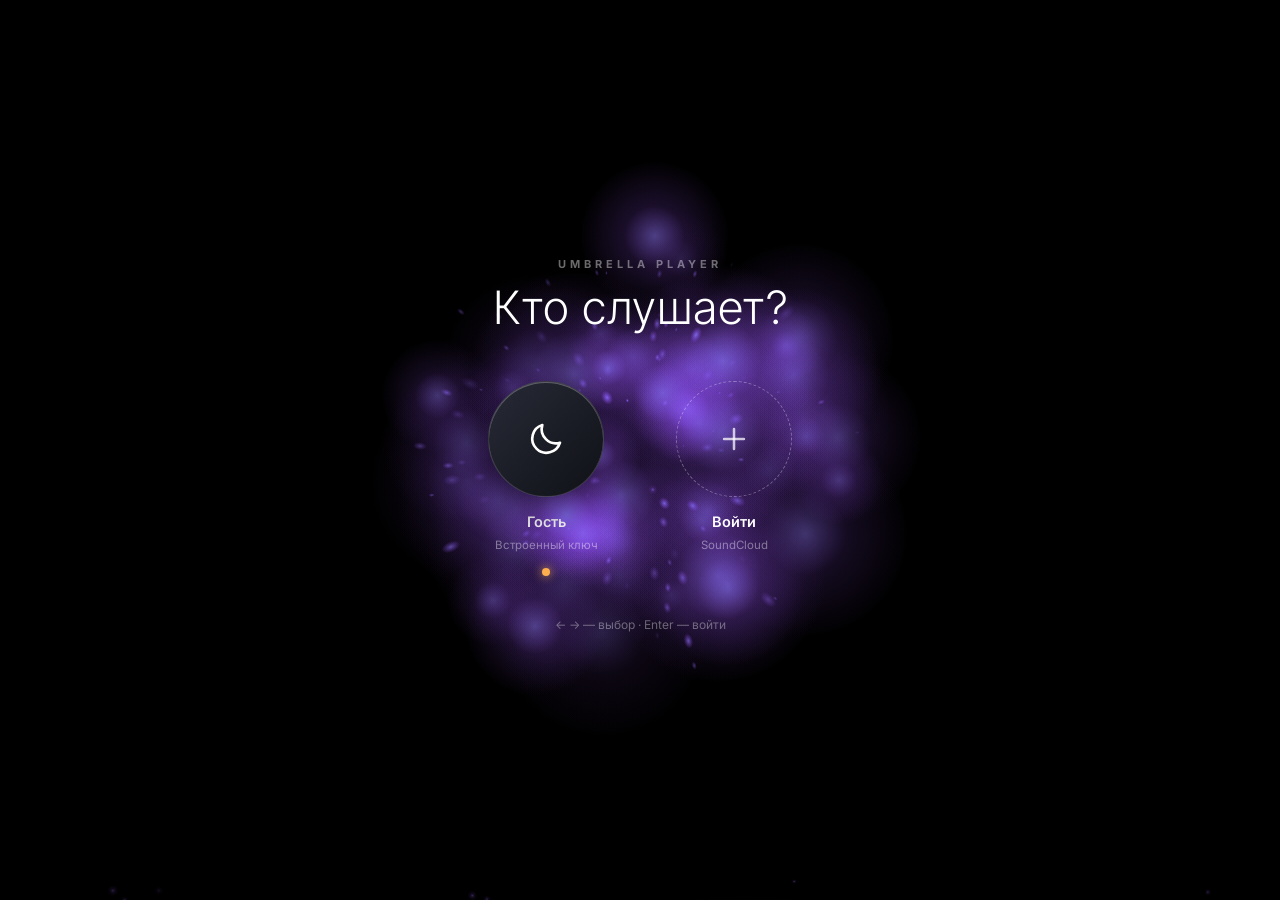
==== commit d9104699: "add_login_window" ====
--- a/SOVAKOD/index.html
+++ b/SOVAKOD/index.html
@@ -135,6 +135,28 @@
             <div class="account-row" id="accountRow" role="listbox" aria-label="Выбор профиля" tabindex="0"></div>
             <p class="account-hint" id="accountHint">← → — выбор · Enter — войти</p>
             <p class="account-ver" id="accountVer"></p>
+          </div>
+        </div>
+
+        <!-- Тихий авто-вход после сплэша (профиль уже сохранён) -->
+        <div class="session-overlay" id="sessionResumeOverlay" hidden aria-live="polite">
+          <div class="session-overlay-card">
+            <div class="session-spinner" aria-hidden="true"></div>
+            <p class="session-overlay-title">Вход…</p>
+            <p class="session-overlay-sub" id="sessionResumeSub">Восстанавливаем ваш профиль</p>
+          </div>
+        </div>
+
+        <!-- Ожидание входа через браузер SoundCloud -->
+        <div class="session-overlay session-overlay-browser" id="browserLoginOverlay" hidden aria-live="polite">
+          <div class="session-overlay-card">
+            <div class="session-spinner" aria-hidden="true"></div>
+            <p class="session-overlay-title">Вход через браузер</p>
+            <p class="session-overlay-sub" id="browserLoginSub">Войдите в SoundCloud в открывшемся окне — плеер подхватит сессию сам</p>
+            <div class="session-overlay-actions">
+              <button type="button" class="btn btn-ghost btn-sm" id="browserLoginRecheck">Проверить сейчас</button>
+              <button type="button" class="btn btn-ghost btn-sm" id="browserLoginCancel">Отмена</button>
+            </div>
           </div>
         </div>
       </section>
@@ -406,7 +428,13 @@
                 <h2 id="settingsName"></h2>
                 <p id="settingsId"></p>
               </div>
-              <span class="status-dot"><i></i> Локальный режим</span>
+              <div class="user-row-actions">
+                <span class="status-dot"><i></i> Локальный режим</span>
+                <button type="button" class="btn btn-ghost btn-sm" id="logoutAccountBtn" title="Выйти из аккаунта">
+                  <svg viewBox="0 0 24 24" width="16" height="16" fill="none" stroke="currentColor" stroke-width="2" stroke-linecap="round" stroke-linejoin="round" aria-hidden="true"><path d="M9 21H5a2 2 0 0 1-2-2V5a2 2 0 0 1 2-2h4"/><polyline points="16 17 21 12 16 7"/><line x1="21" y1="12" x2="9" y2="12"/></svg>
+                  <span>Выйти</span>
+                </button>
+              </div>
             </div>
 
             <div class="settings-group">
--- a/SOVAKOD/styles.css
+++ b/SOVAKOD/styles.css
@@ -4503,3 +4503,254 @@
 /* 5. Микротипографика: спокойные вторичные подписи */
 .track-meta small, .album, .duration { font-size: 11.5px; }
 .stat-toolbar .chip, .archaeo-scope .chip { border-radius: 980px; }
+
+/* ============================================================
+   Cinematic boot splash — energy ring + starfield + light logo
+   ============================================================ */
+.boot-cinematic {
+  position: absolute;
+  inset: 0;
+  z-index: 50;
+  display: grid;
+  place-items: center;
+  pointer-events: none;
+  background: #000;
+  overflow: hidden;
+}
+.boot-cinematic-canvas {
+  position: absolute;
+  inset: 0;
+  width: 100%;
+  height: 100%;
+  display: block;
+}
+.boot-cinematic-glow {
+  position: absolute;
+  width: min(70vw, 520px);
+  height: min(70vw, 520px);
+  border-radius: 50%;
+  background: radial-gradient(circle, rgba(140, 100, 255, 0.28) 0%, rgba(80, 40, 180, 0.08) 42%, transparent 70%);
+  opacity: 0;
+  transform: scale(0.4);
+  transition: opacity 1.4s ease, transform 1.8s cubic-bezier(.16, 1, .3, 1);
+  filter: blur(8px);
+}
+.boot-cinematic.boot-phase-ring .boot-cinematic-glow {
+  opacity: 1;
+  transform: scale(1);
+}
+.boot-cinematic.boot-phase-out .boot-cinematic-glow {
+  opacity: 0;
+  transition-duration: 0.7s;
+}
+.boot-cinematic-ring {
+  position: absolute;
+  width: min(42vw, 340px);
+  height: min(42vw, 340px);
+  border-radius: 50%;
+  border: 1px solid transparent;
+  opacity: 0;
+  transform: scale(0.55) rotate(-12deg);
+  transition: opacity 1s ease, transform 1.6s cubic-bezier(.16, 1, .3, 1);
+  box-shadow:
+    0 0 0 1px rgba(180, 150, 255, 0.15),
+    0 0 40px rgba(140, 100, 255, 0.25),
+    inset 0 0 30px rgba(160, 120, 255, 0.08);
+}
+.boot-cinematic.boot-phase-ring .boot-cinematic-ring {
+  opacity: 0.7;
+  transform: scale(1) rotate(0deg);
+}
+.boot-cinematic.boot-phase-logo .boot-cinematic-ring {
+  opacity: 0.35;
+  transform: scale(1.12);
+  transition-duration: 1.2s;
+}
+.boot-cinematic.boot-phase-out .boot-cinematic-ring {
+  opacity: 0;
+  transform: scale(1.35);
+  transition-duration: 0.8s;
+}
+.boot-cinematic-word {
+  position: relative;
+  z-index: 2;
+  text-align: center;
+  color: #fff;
+  opacity: 0;
+  transform: translateY(18px) scale(0.96);
+  filter: blur(10px);
+  transition: opacity 1.1s cubic-bezier(.22, 1, .36, 1), transform 1.2s cubic-bezier(.16, 1, .3, 1), filter 1.1s ease;
+}
+.boot-cinematic.boot-phase-logo .boot-cinematic-word {
+  opacity: 1;
+  transform: none;
+  filter: blur(0);
+}
+.boot-cinematic.boot-phase-hold .boot-cinematic-word {
+  animation: bootCineBreathe 2.4s ease-in-out infinite;
+}
+.boot-cinematic.boot-phase-out .boot-cinematic-word {
+  opacity: 0;
+  transform: scale(1.04);
+  filter: blur(14px);
+  transition-duration: 0.85s;
+  animation: none;
+}
+@keyframes bootCineBreathe {
+  0%, 100% { filter: drop-shadow(0 0 12px rgba(200, 180, 255, 0.35)); }
+  50% { filter: drop-shadow(0 0 28px rgba(180, 140, 255, 0.7)); }
+}
+.boot-cinematic-mark {
+  display: grid;
+  place-items: center;
+  margin: 0 auto 22px;
+  color: rgba(255, 255, 255, 0.95);
+  filter: drop-shadow(0 0 16px rgba(180, 140, 255, 0.65));
+}
+.boot-cinematic-mark svg { display: block; }
+.boot-cinematic-titles {
+  display: flex;
+  flex-direction: column;
+  align-items: center;
+  gap: 14px;
+}
+.boot-cinematic-umb {
+  font: 200 clamp(24px, 4.6vw, 52px)/1 var(--font-display, system-ui, sans-serif);
+  letter-spacing: 0.52em;
+  text-indent: 0.52em;
+  color: rgba(255, 255, 255, 0.96);
+  text-shadow:
+    0 0 18px rgba(255, 255, 255, 0.55),
+    0 0 60px rgba(150, 110, 255, 0.45);
+}
+.boot-cinematic-pl {
+  font: 300 clamp(12px, 1.7vw, 18px)/1 var(--font-display, system-ui, sans-serif);
+  letter-spacing: 0.95em;
+  text-indent: 0.95em;
+  color: rgba(220, 210, 255, 0.72);
+  text-shadow: 0 0 24px rgba(140, 100, 255, 0.35);
+}
+.boot-cinematic-sub {
+  position: absolute;
+  bottom: max(12vh, 64px);
+  left: 50%;
+  transform: translateX(-50%);
+  font: 400 10px/1 var(--font-body, system-ui, sans-serif);
+  letter-spacing: 0.72em;
+  text-indent: 0.72em;
+  color: rgba(200, 190, 255, 0.28);
+  opacity: 0;
+  transition: opacity 1s ease 0.4s;
+  z-index: 2;
+}
+.boot-cinematic.boot-phase-logo .boot-cinematic-sub { opacity: 1; }
+.boot-cinematic.boot-phase-out .boot-cinematic-sub { opacity: 0; transition-duration: 0.5s; }
+
+.launch-view.boot-run .boot-cinematic { opacity: 1; }
+
+@media (prefers-reduced-motion: reduce) {
+  .boot-cinematic-word,
+  .boot-cinematic-glow,
+  .boot-cinematic-ring {
+    transition-duration: 0.01ms !important;
+  }
+  .boot-cinematic.boot-phase-hold .boot-cinematic-word { animation: none !important; }
+}
+
+
+/* Logout / account switch */
+.user-row-actions {
+  display: flex;
+  flex-direction: column;
+  align-items: flex-end;
+  gap: 10px;
+  margin-left: auto;
+  flex-shrink: 0;
+}
+#logoutAccountBtn {
+  display: inline-flex;
+  align-items: center;
+  gap: 8px;
+  border: 1px solid rgba(255, 255, 255, 0.12);
+  background: rgba(255, 255, 255, 0.04);
+  color: rgba(255, 230, 230, 0.88);
+  border-radius: 999px;
+  padding: 8px 14px;
+  font-size: 12.5px;
+  letter-spacing: 0.02em;
+  transition: background 0.2s ease, border-color 0.2s ease, color 0.2s ease, transform 0.15s ease;
+}
+#logoutAccountBtn:hover {
+  background: rgba(220, 60, 80, 0.14);
+  border-color: rgba(255, 90, 110, 0.35);
+  color: #ffd0d6;
+}
+#logoutAccountBtn:active { transform: scale(0.97); }
+
+
+/* Session resume + browser login waiting overlays */
+.session-overlay {
+  position: absolute;
+  inset: 0;
+  z-index: 40;
+  display: grid;
+  place-items: center;
+  background: rgba(0, 0, 0, 0.72);
+  backdrop-filter: blur(14px);
+  -webkit-backdrop-filter: blur(14px);
+  animation: sessionOverlayIn 0.35s ease both;
+}
+.session-overlay[hidden] { display: none !important; }
+@keyframes sessionOverlayIn {
+  from { opacity: 0; }
+  to { opacity: 1; }
+}
+.session-overlay-card {
+  text-align: center;
+  max-width: 380px;
+  padding: 36px 32px 28px;
+  border-radius: 24px;
+  background: linear-gradient(160deg, rgba(32, 28, 48, 0.95), rgba(12, 10, 20, 0.98));
+  border: 1px solid rgba(255, 255, 255, 0.08);
+  box-shadow: 0 24px 64px rgba(0, 0, 0, 0.55), 0 0 40px hsla(var(--dyn-h, 262), 80%, 50%, 0.12);
+}
+.session-spinner {
+  width: 42px;
+  height: 42px;
+  margin: 0 auto 18px;
+  border-radius: 50%;
+  border: 2.5px solid rgba(255, 255, 255, 0.12);
+  border-top-color: hsla(var(--dyn-h, 262), 90%, 72%, 0.95);
+  animation: sessionSpin 0.85s linear infinite;
+}
+@keyframes sessionSpin {
+  to { transform: rotate(360deg); }
+}
+.session-overlay-title {
+  margin: 0 0 8px;
+  color: #fff;
+  font: 500 18px/1.25 var(--font-display, system-ui, sans-serif);
+  letter-spacing: 0.02em;
+}
+.session-overlay-sub {
+  margin: 0;
+  color: rgba(220, 210, 255, 0.55);
+  font-size: 13.5px;
+  line-height: 1.45;
+}
+.session-overlay-actions {
+  display: flex;
+  justify-content: center;
+  gap: 10px;
+  margin-top: 22px;
+  flex-wrap: wrap;
+}
+.session-overlay-actions .btn {
+  min-width: 120px;
+}
+.launch-view.session-resuming .launch-inner,
+.launch-view.session-resuming .account-view {
+  opacity: 0 !important;
+  pointer-events: none !important;
+  visibility: hidden;
+}
